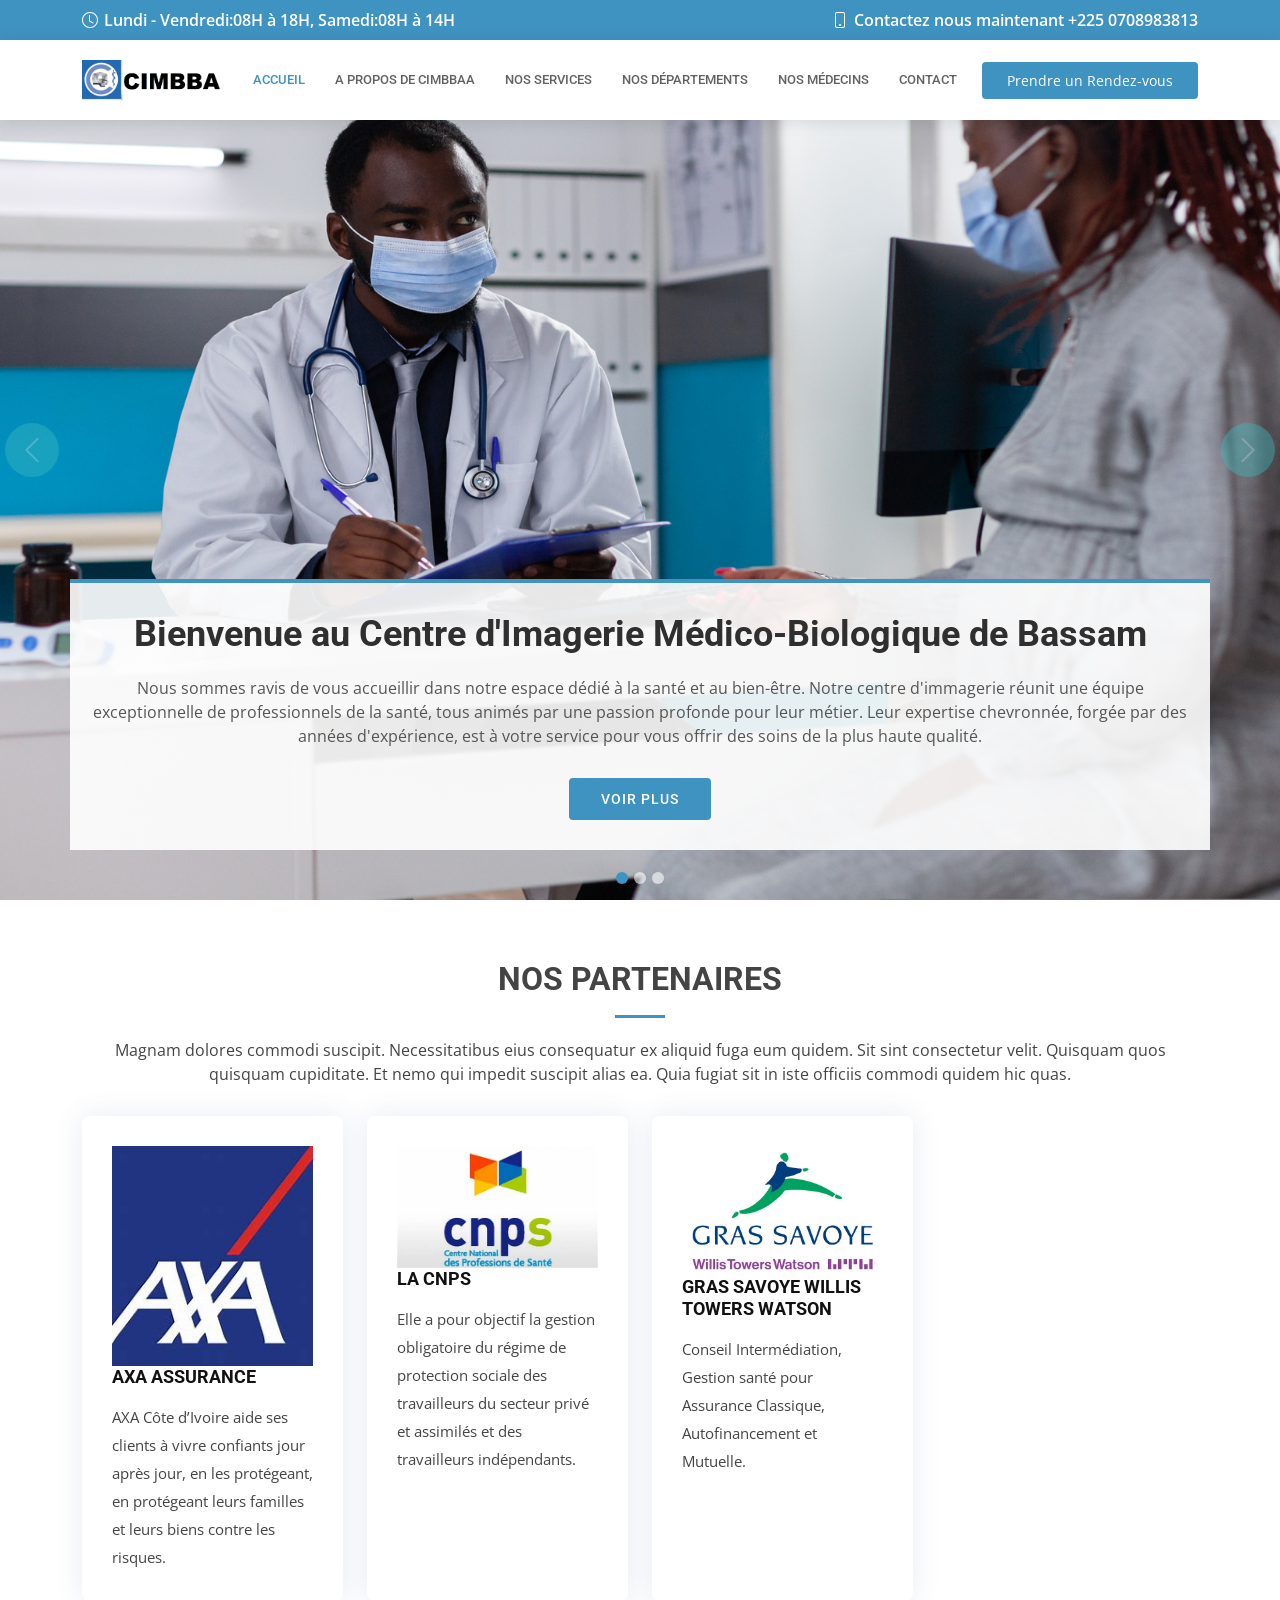
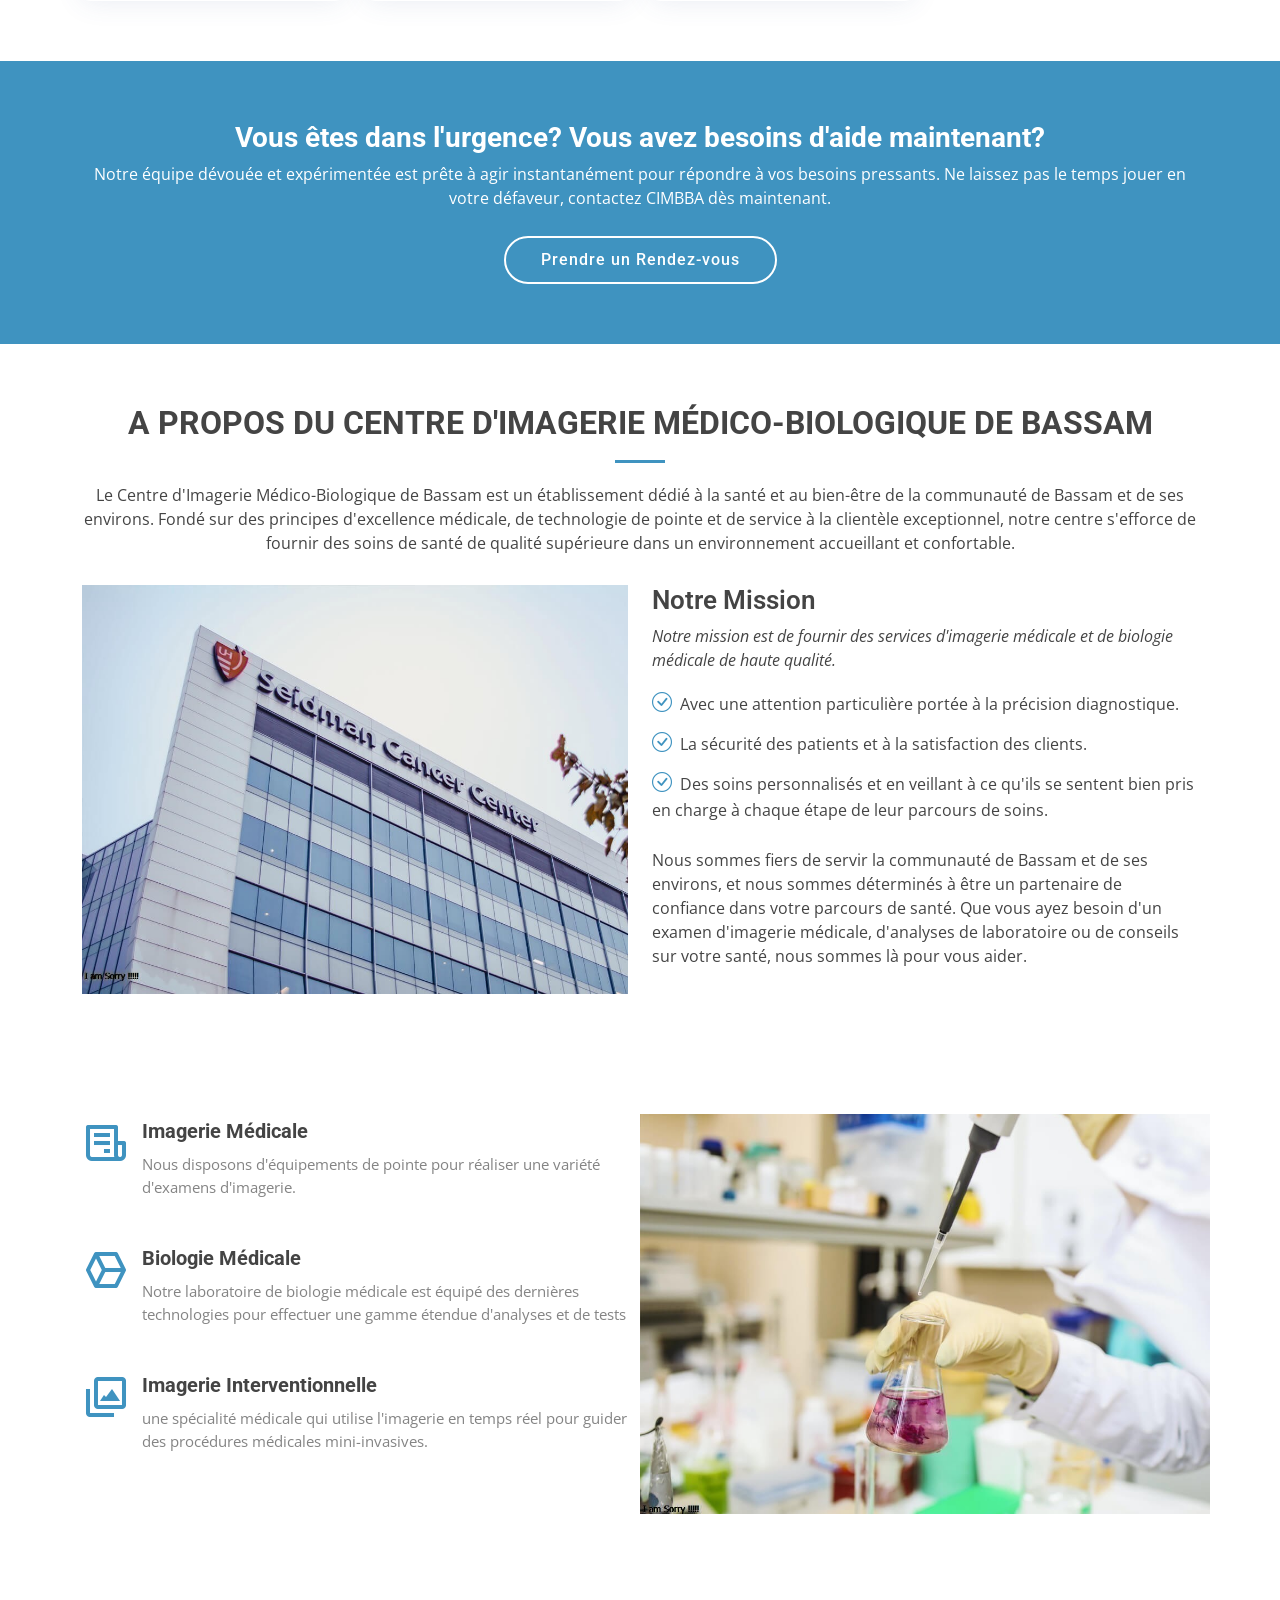
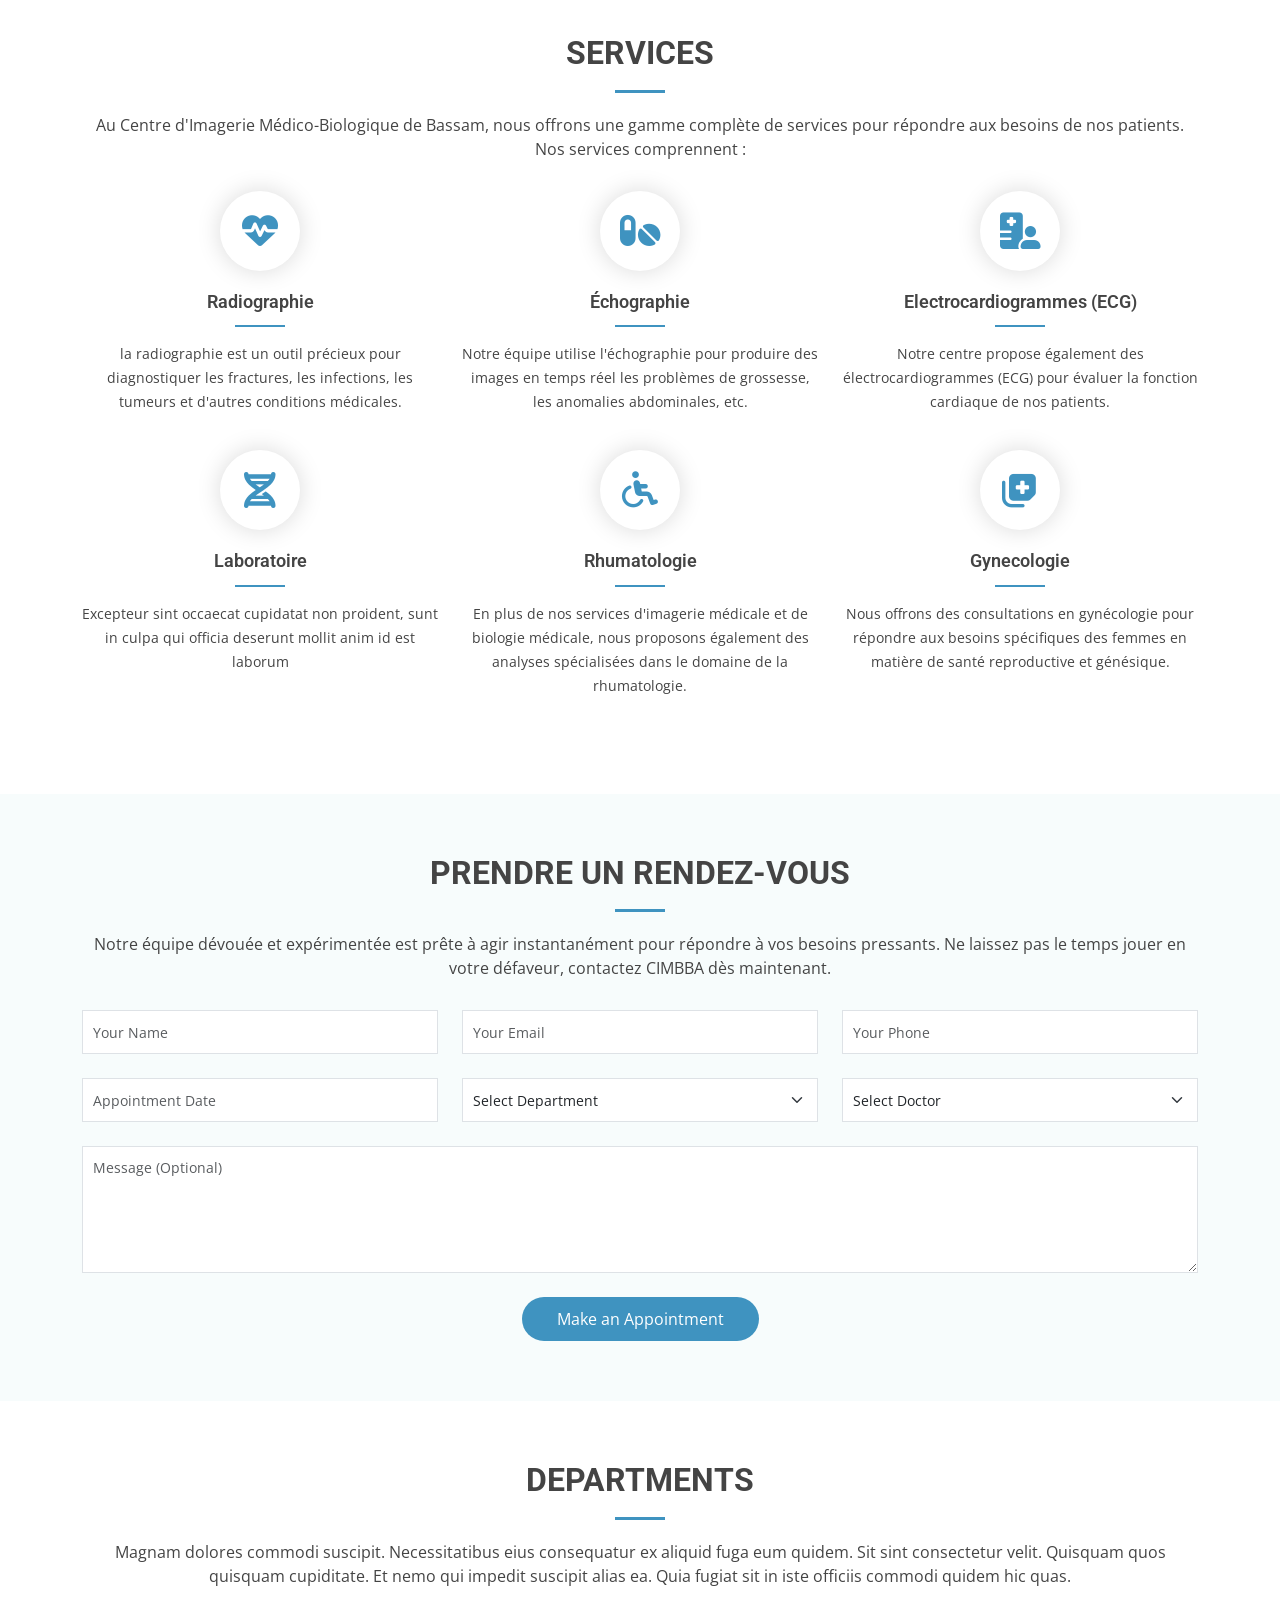
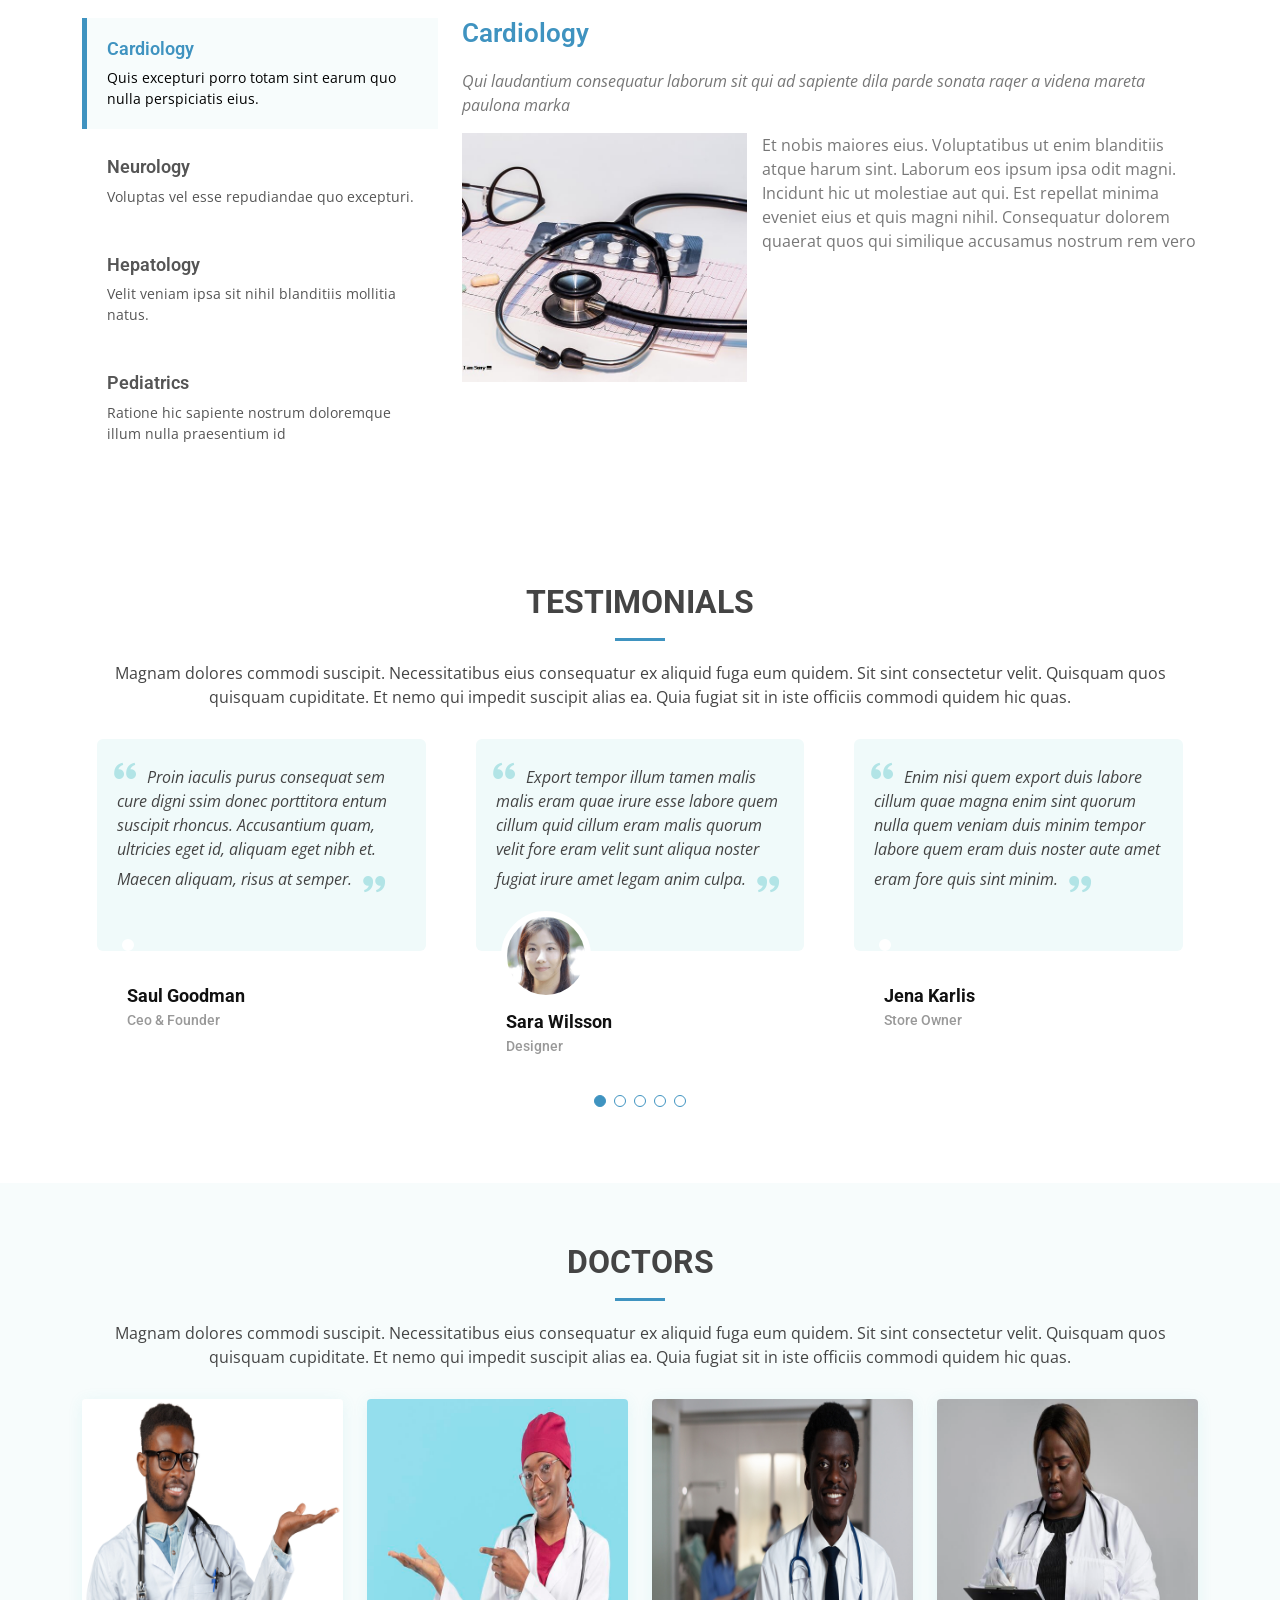
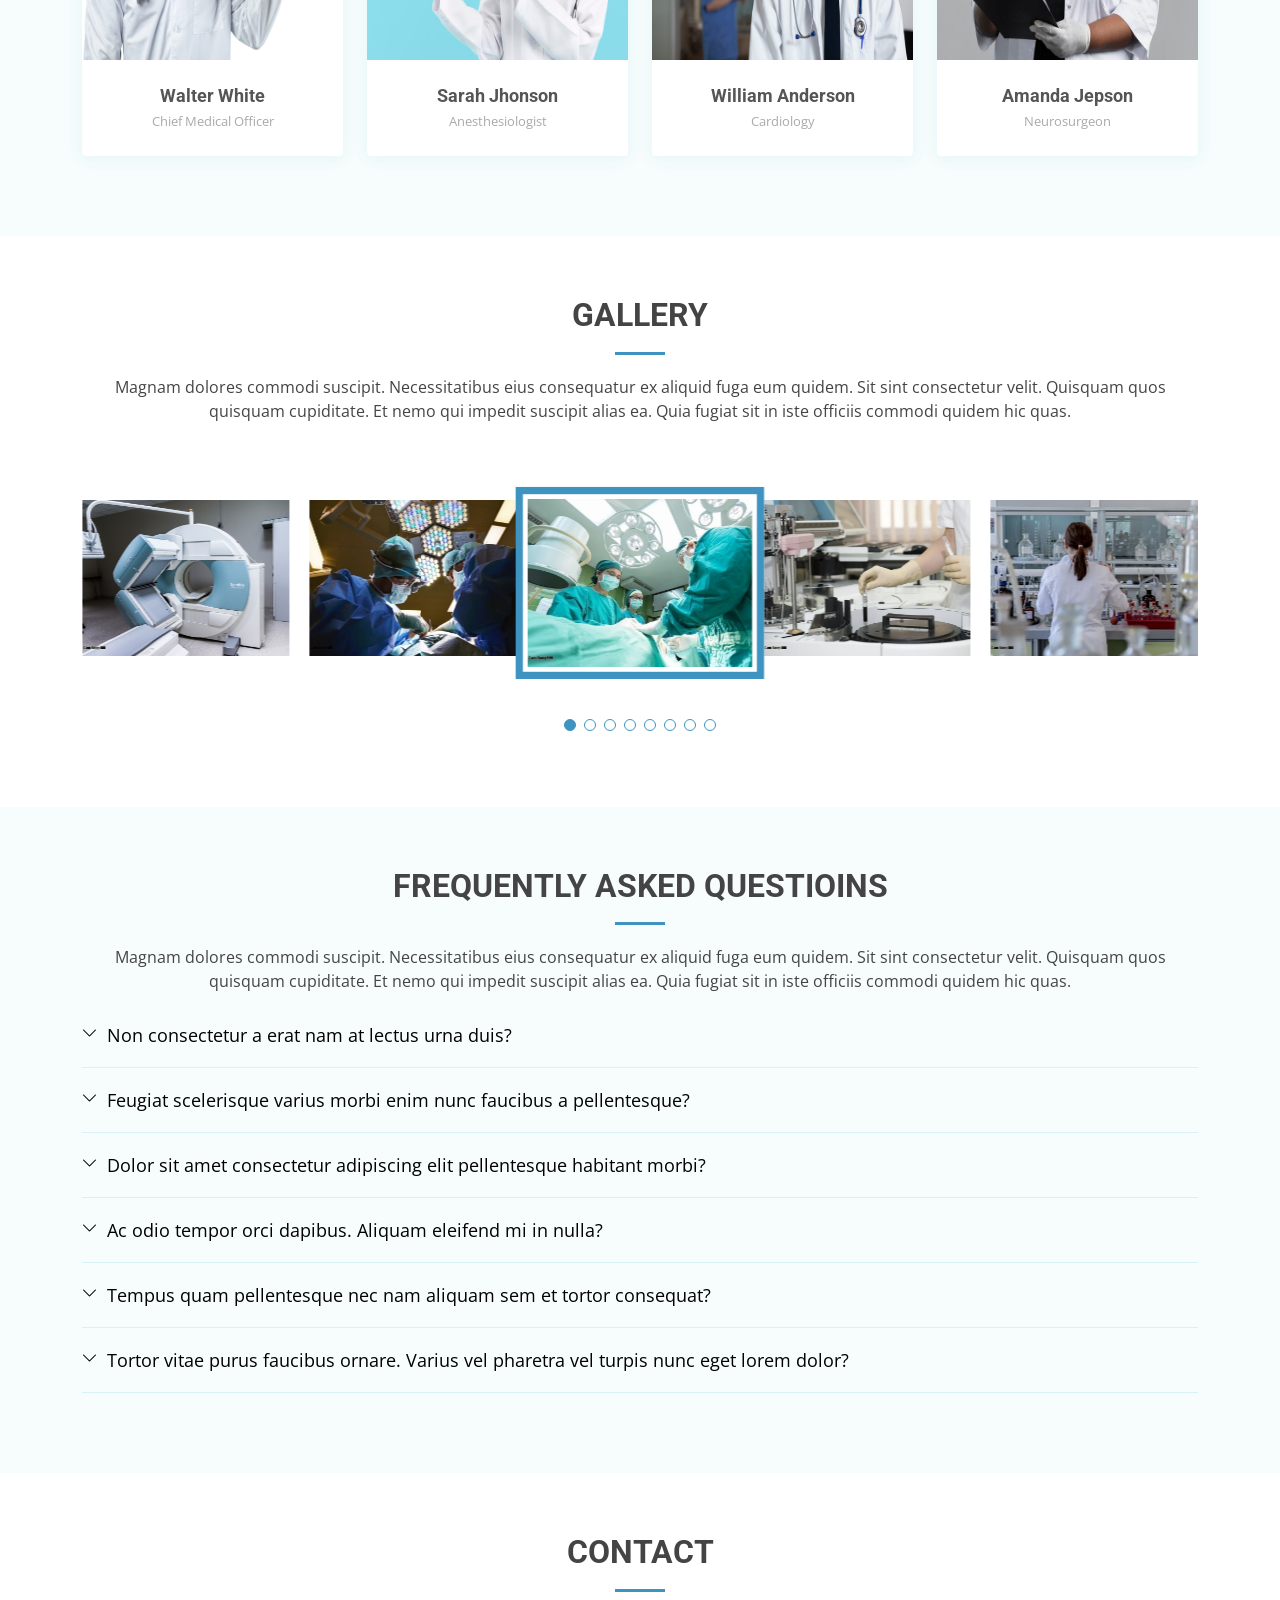
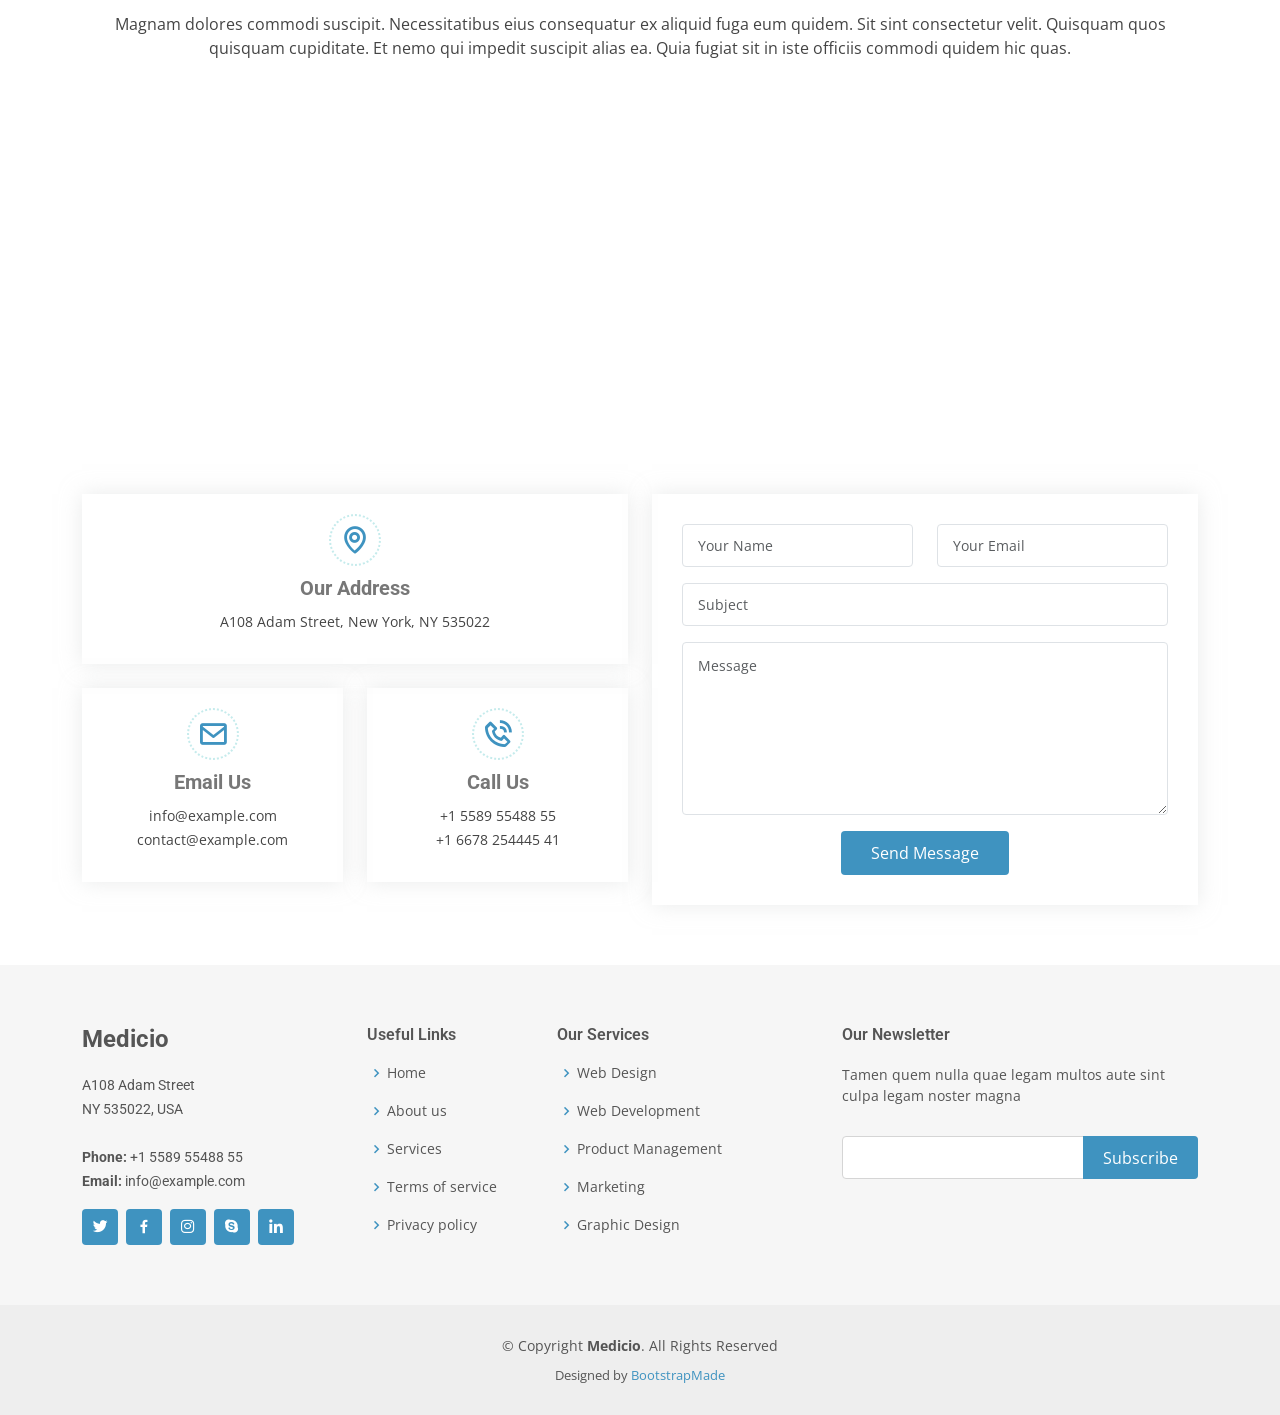
==== index.html @ bd2a92e5 "Premier depot" ====
<!DOCTYPE html>
<html lang="fr">

<head>
  <meta charset="utf-8">
  <meta content="width=device-width, initial-scale=1.0" name="viewport">

  <title>CIMBBA ACCEUIL Index</title>
  <meta content="" name="description">
  <meta content="" name="keywords">

  <!-- Favicons -->
  <link href="assets/img/favicon.png" rel="icon">
  <link href="assets/img/apple-touch-icon.png" rel="apple-touch-icon">

  <!-- Google Fonts -->
  <link href="https://fonts.googleapis.com/css?family=Open+Sans:300,300i,400,400i,600,600i,700,700i|Roboto:300,300i,400,400i,500,500i,600,600i,700,700i|Poppins:300,300i,400,400i,500,500i,600,600i,700,700i" rel="stylesheet">

  <!-- Vendor CSS Files -->
  <link href="assets/vendor/fontawesome-free/css/all.min.css" rel="stylesheet">
  <link href="assets/vendor/animate.css/animate.min.css" rel="stylesheet">
  <link href="assets/vendor/aos/aos.css" rel="stylesheet">
  <link href="assets/vendor/bootstrap/css/bootstrap.min.css" rel="stylesheet">
  <link href="assets/vendor/bootstrap-icons/bootstrap-icons.css" rel="stylesheet">
  <link href="assets/vendor/boxicons/css/boxicons.min.css" rel="stylesheet">
  <link href="assets/vendor/glightbox/css/glightbox.min.css" rel="stylesheet">
  <link href="assets/vendor/swiper/swiper-bundle.min.css" rel="stylesheet">

  <!-- Template Main CSS File -->
  <link href="assets/css/style.css" rel="stylesheet">

  <!-- =======================================================
  * Template Name: Medicio
  * Updated: Jul 27 2023 with Bootstrap v5.3.1
  * Template URL: https://bootstrapmade.com/medicio-free-bootstrap-theme/
  * Author: BootstrapMade.com
  * License: https://bootstrapmade.com/license/
  ======================================================== -->
</head>

<body>

  <!-- ======= Top Bar ======= -->
  <div id="topbar" class="d-flex align-items-center fixed-top">
    <div class="container d-flex align-items-center justify-content-center justify-content-md-between">
      <div class="align-items-center d-none d-md-flex">
        <i class="bi bi-clock"></i> Lundi - Vendredi:08H à 18H, Samedi:08H à 14H
      </div>
      <div class="d-flex align-items-center">
        <i class="bi bi-phone"></i> Contactez nous maintenant +225 0708983813
      </div>
    </div>
  </div>

  <!-- ======= Header ======= -->
  <header id="header" class="fixed-top">
    <div class="container d-flex align-items-center">

      <a href="index.html" class="logo me-auto"><img src="assets/img/logo.png" alt=""></a>
      <!-- Uncomment below if you prefer to use an image logo -->
      <!-- <h1 class="logo me-auto"><a href="index.html">Medicio</a></h1> -->

      <nav id="navbar" class="navbar order-last order-lg-0">
        <ul>
          <li><a class="nav-link scrollto " href="#hero">Accueil</a></li>
          <li><a class="nav-link scrollto" href="#about">A propos de CIMBBAA</a></li>
          <li><a class="nav-link scrollto" href="#services">Nos services</a></li>
          <li><a class="nav-link scrollto" href="#departments">Nos départements</a></li>
          <li><a class="nav-link scrollto" href="#doctors">Nos médecins</a></li>
          <!-- <li class="dropdown"><a href="#"><span>Drop Down</span> <i class="bi bi-chevron-down"></i></a>
            <ul>
              <li><a href="#">Drop Down 1</a></li>
              <li class="dropdown"><a href="#"><span>Deep Drop Down</span> <i class="bi bi-chevron-right"></i></a>
                <ul>
                  <li><a href="#">Deep Drop Down 1</a></li>
                  <li><a href="#">Deep Drop Down 2</a></li>
                  <li><a href="#">Deep Drop Down 3</a></li>
                  <li><a href="#">Deep Drop Down 4</a></li>
                  <li><a href="#">Deep Drop Down 5</a></li>
                </ul>
              </li>
              <li><a href="#">Drop Down 2</a></li>
              <li><a href="#">Drop Down 3</a></li>
              <li><a href="#">Drop Down 4</a></li>
            </ul>
          </li> -->
          <li><a class="nav-link scrollto" href="#contact">Contact</a></li>
        </ul>
        <i class="bi bi-list mobile-nav-toggle"></i>
      </nav><!-- .navbar -->

      <a href="#appointment" class="appointment-btn scrollto"><span class="d-none d-md-inline">Prendre un</span> Rendez-vous</a>

    </div>
  </header><!-- End Header -->

  <!-- ======= Hero Section ======= -->
  <section id="hero">
    <div id="heroCarousel" data-bs-interval="5000" class="carousel slide carousel-fade" data-bs-ride="carousel">

      <ol class="carousel-indicators" id="hero-carousel-indicators"></ol>

      <div class="carousel-inner" role="listbox">

        <!-- Slide 1 -->
        <div class="carousel-item active" style="background-image: url(assets/img/slide/slide-1.jpg)">
          <div class="container">
            <h2>Bienvenue au <span>Centre d'Imagerie Médico-Biologique de Bassam</span></h2>
            <p>Nous sommes ravis de vous accueillir dans notre espace dédié à la santé et au bien-être. Notre centre d'immagerie réunit une équipe exceptionnelle de professionnels de la santé, tous animés par une passion profonde pour leur métier. Leur expertise chevronnée, forgée par des années d'expérience, est à votre service pour vous offrir des soins de la plus haute qualité.</p>
            <a href="#about" class="btn-get-started scrollto">VOIR PLUS</a>
          </div>
        </div>

        <!-- Slide 2 -->
        <div class="carousel-item" style="background-image: url(assets/img/slide/slide-2.jpg)">
          <div class="container">
            <h2>Votre clinique sofistiquée</h2>
            <p>Nos équipements de pointe sont conçus pour optimiser les diagnostics, personnaliser les traitements et garantir une expérience de soins exceptionnelle pour chaque patient. Avec notre technologie de pointe, nous franchissons de nouvelles frontières pour vous offrir des solutions de santé plus rapides, plus précises et plus efficaces.</p>
            <a href="#about" class="btn-get-started scrollto">Read More</a>
          </div>
        </div>

        <!-- Slide 3 -->
        <div class="carousel-item" style="background-image: url(assets/img/slide/slide-3.jpg)">
          <div class="container">
            <h2>Un personel accueillant</h2>
            <p>Notre personnel est bien plus qu'une équipe médicale ; nous sommes une famille engagée à prendre soin de vous. Chaque membre de notre équipe est animé par le désir sincère de vous aider, de répondre à vos questions et de vous mettre à l'aise à chaque étape de votre parcours de soins.</p>
            <a href="#about" class="btn-get-started scrollto">Read More</a>
          </div>
        </div>

      </div>

      <a class="carousel-control-prev" href="#heroCarousel" role="button" data-bs-slide="prev">
        <span class="carousel-control-prev-icon bi bi-chevron-left" aria-hidden="true"></span>
      </a>

      <a class="carousel-control-next" href="#heroCarousel" role="button" data-bs-slide="next">
        <span class="carousel-control-next-icon bi bi-chevron-right" aria-hidden="true"></span>
      </a>

    </div>
  </section><!-- End Hero -->

  <main id="main">

    <!-- ======= Featured Services Section ======= -->
    <section id="featured-services" class="featured-services">
      <div class="container" data-aos="fade-up">

        <div class="section-title">
          <h2>Nos Partenaires</h2>
          <p>Magnam dolores commodi suscipit. Necessitatibus eius consequatur ex aliquid fuga eum quidem. Sit sint consectetur velit. Quisquam quos quisquam cupiditate. Et nemo qui impedit suscipit alias ea. Quia fugiat sit in iste officiis commodi quidem hic quas.</p>
        </div>

        <div class="row">
          <div class="col-md-6 col-lg-3 d-flex align-items-stretch mb-5 mb-lg-0">
            <div class="icon-box" data-aos="fade-up" data-aos-delay="100">
              <img src="assets/img/partenaire/axaassur.jpeg" alt="" class="img-fluid">
              <h4 class="title"><a href="">AXA ASSURANCE</a></h4>
              <p class="description">AXA Côte d’Ivoire aide ses clients à vivre confiants jour après jour, en les protégeant, en protégeant leurs familles et leurs biens contre les risques.</p>
            </div>
          </div>

          <div class="col-md-6 col-lg-3 d-flex align-items-stretch mb-5 mb-lg-0">
            <div class="icon-box" data-aos="fade-up" data-aos-delay="200">
              <img src="assets/img/partenaire/cnpsassur.jpeg" alt="" class="img-fluid">
              <h4 class="title"><a href="">LA CNPS</a></h4>
              <p class="description">Elle a pour objectif la gestion obligatoire du régime de protection sociale des travailleurs du secteur privé et assimilés et des travailleurs indépendants.</p>
            </div>
          </div>

          <div class="col-md-6 col-lg-3 d-flex align-items-stretch mb-5 mb-lg-0">
            <div class="icon-box" data-aos="fade-up" data-aos-delay="300">
              <img src="assets/img/partenaire/grasavoyeassur.jpeg" alt="" class="img-fluid">
              <h4 class="title"><a href="">GRAS SAVOYE WILLIS TOWERS WATSON</a></h4>
              <p class="description">Conseil Intermédiation, Gestion santé pour Assurance Classique, Autofinancement et Mutuelle.</p>
            </div>
          </div>

          <!-- <div class="col-md-6 col-lg-3 d-flex align-items-stretch mb-5 mb-lg-0">
            <div class="icon-box" data-aos="fade-up" data-aos-delay="400">
              <div class="icon"><i class="fas fa-dna"></i></div>
              <h4 class="title"><a href="">Nemo Enim</a></h4>
              <p class="description">At vero eos et accusamus et iusto odio dignissimos ducimus qui blanditiis</p>
            </div>
          </div> -->

        </div>

      </div>
    </section><!-- End Featured Services Section -->

    <!-- ======= Cta Section ======= -->
    <section id="cta" class="cta">
      <div class="container" data-aos="zoom-in">

        <div class="text-center">
          <h3>Vous êtes dans l'urgence? Vous avez besoins d'aide maintenant?</h3>
          <p> Notre équipe dévouée et expérimentée est prête à agir instantanément pour répondre à vos besoins pressants. Ne laissez pas le temps jouer en votre défaveur, contactez CIMBBA dès maintenant.</p>
          <a class="cta-btn scrollto" href="#appointment">Prendre un Rendez-vous</a>
        </div>

      </div>
    </section><!-- End Cta Section -->

    <!-- ======= About Us Section ======= -->
    <section id="about" class="about">
      <div class="container" data-aos="fade-up">

        <div class="section-title">
          <h2>A propos du Centre d'Imagerie Médico-Biologique de Bassam</h2>
          <p>Le Centre d'Imagerie Médico-Biologique de Bassam est un établissement dédié à la santé et au bien-être de la communauté de Bassam et de ses environs. Fondé sur des principes d'excellence médicale, de technologie de pointe et de service à la clientèle exceptionnel, notre centre s'efforce de fournir des soins de santé de qualité supérieure dans un environnement accueillant et confortable.</p>
        </div>

        <div class="row">
          <div class="col-lg-6" data-aos="fade-right">
            <img src="assets/img/about.jpg" class="img-fluid" alt="">
          </div>
          <div class="col-lg-6 pt-4 pt-lg-0 content" data-aos="fade-left">
            <h3>Notre Mission</h3>
            <p class="fst-italic">
              Notre mission est de fournir des services d'imagerie médicale et de biologie médicale de haute qualité.
            </p>
            <ul>
              <li><i class="bi bi-check-circle"></i> Avec une attention particulière portée à la précision diagnostique.</li>
              <li><i class="bi bi-check-circle"></i> La sécurité des patients et à la satisfaction des clients.</li>
              <li><i class="bi bi-check-circle"></i> Des soins personnalisés et en veillant à ce qu'ils se sentent bien pris en charge à chaque étape de leur parcours de soins.</li>
            </ul>
            <p>
              Nous sommes fiers de servir la communauté de Bassam et de ses environs, et nous sommes déterminés à être un partenaire de confiance dans votre parcours de santé. Que vous ayez besoin d'un examen d'imagerie médicale, 
              d'analyses de laboratoire ou de conseils sur votre santé, nous sommes là pour vous aider.
            </p>
          </div>
        </div>

      </div>
    </section><!-- End About Us Section -->

    <!-- ======= Counts Section ======= -->
    <!-- <section id="counts" class="counts">
      <div class="container" data-aos="fade-up">

        <div class="row no-gutters">

          <div class="col-lg-3 col-md-6 d-md-flex align-items-md-stretch">
            <div class="count-box">
              <i class="fas fa-user-md"></i>
              <span data-purecounter-start="0" data-purecounter-end="85" data-purecounter-duration="1" class="purecounter"></span>

              <p><strong>Doctors</strong> consequuntur quae qui deca rode</p>
              <a href="#">Find out more &raquo;</a>
            </div>
          </div>

          <div class="col-lg-3 col-md-6 d-md-flex align-items-md-stretch">
            <div class="count-box">
              <i class="far fa-hospital"></i>
              <span data-purecounter-start="0" data-purecounter-end="26" data-purecounter-duration="1" class="purecounter"></span>
              <p><strong>Departments</strong> adipisci atque cum quia aut numquam delectus</p>
              <a href="#">Find out more &raquo;</a>
            </div>
          </div>

          <div class="col-lg-3 col-md-6 d-md-flex align-items-md-stretch">
            <div class="count-box">
              <i class="fas fa-flask"></i>
              <span data-purecounter-start="0" data-purecounter-end="14" data-purecounter-duration="1" class="purecounter"></span>
              <p><strong>Research Lab</strong> aut commodi quaerat. Aliquam ratione</p>
              <a href="#">Find out more &raquo;</a>
            </div>
          </div>

          <div class="col-lg-3 col-md-6 d-md-flex align-items-md-stretch">
            <div class="count-box">
              <i class="fas fa-award"></i>
              <span data-purecounter-start="0" data-purecounter-end="150" data-purecounter-duration="1" class="purecounter"></span>
              <p><strong>Awards</strong> rerum asperiores dolor molestiae doloribu</p>
              <a href="#">Find out more &raquo;</a>
            </div>
          </div>

        </div>

      </div>-->
    </section><!-- End Counts Section -->

    <!-- ======= Features Section ======= -->
    <section id="features" class="features">
      <div class="container" data-aos="fade-up">

        <div class="row">
          <div class="col-lg-6 order-2 order-lg-1" data-aos="fade-right">
            <div class="icon-box mt-5 mt-lg-0">
              <i class="bx bx-receipt"></i>
              <h4>Imagerie Médicale</h4>
              <p> Nous disposons d'équipements de pointe pour réaliser une variété d'examens d'imagerie.</p>
            </div>
            <div class="icon-box mt-5">
              <i class="bx bx-cube-alt"></i>
              <h4>Biologie Médicale</h4>
              <p>Notre laboratoire de biologie médicale est équipé des dernières technologies pour effectuer une gamme étendue d'analyses et de tests</p>
            </div>
            <div class="icon-box mt-5">
              <i class="bx bx-images"></i>
              <h4>Imagerie Interventionnelle</h4>
              <p>une spécialité médicale qui utilise l'imagerie en temps réel pour guider des procédures médicales mini-invasives.</p>
            </div>
          </div>
          <div class="image col-lg-6 order-1 order-lg-2" style='background-image: url("assets/img/features.jpg");' data-aos="zoom-in"></div>
        </div>

      </div>
    </section><!-- End Features Section -->

    <!-- ======= Services Section ======= -->
    <section id="services" class="services services">
      <div class="container" data-aos="fade-up">

        <div class="section-title">
          <h2>Services</h2>
          <p>Au Centre d'Imagerie Médico-Biologique de Bassam, nous offrons une gamme complète de services pour répondre aux besoins de nos patients. Nos services comprennent :</p>
        </div>

        <div class="row">
          <div class="col-lg-4 col-md-6 icon-box" data-aos="zoom-in" data-aos-delay="100">
            <div class="icon"><i class="fas fa-heartbeat"></i></div>
            <h4 class="title"><a href="">Radiographie</a></h4>
            <p class="description">la radiographie est un outil précieux pour diagnostiquer les fractures, les infections, les tumeurs et d'autres conditions médicales.</p>
          </div>
          <div class="col-lg-4 col-md-6 icon-box" data-aos="zoom-in" data-aos-delay="200">
            <div class="icon"><i class="fas fa-pills"></i></div>
            <h4 class="title"><a href="">Échographie</a></h4>
            <p class="description">Notre équipe utilise l'échographie pour produire des images en temps réel les problèmes de grossesse, les anomalies abdominales, etc.</p>
          </div>
          <div class="col-lg-4 col-md-6 icon-box" data-aos="zoom-in" data-aos-delay="300">
            <div class="icon"><i class="fas fa-hospital-user"></i></div>
            <h4 class="title"><a href="">Electrocardiogrammes (ECG)</a></h4>
            <p class="description">Notre centre propose également des électrocardiogrammes (ECG) pour évaluer la fonction cardiaque de nos patients. </p>
          </div>
          <div class="col-lg-4 col-md-6 icon-box" data-aos="zoom-in" data-aos-delay="100">
            <div class="icon"><i class="fas fa-dna"></i></div>
            <h4 class="title"><a href="">Laboratoire</a></h4>
            <p class="description">Excepteur sint occaecat cupidatat non proident, sunt in culpa qui officia deserunt mollit anim id est laborum</p>
          </div>
          <div class="col-lg-4 col-md-6 icon-box" data-aos="zoom-in" data-aos-delay="200">
            <div class="icon"><i class="fas fa-wheelchair"></i></div>
            <h4 class="title"><a href="">Rhumatologie</a></h4>
            <p class="description">En plus de nos services d'imagerie médicale et de biologie médicale, nous proposons également des analyses spécialisées dans le domaine de la rhumatologie.</p>
          </div>
          <div class="col-lg-4 col-md-6 icon-box" data-aos="zoom-in" data-aos-delay="300">
            <div class="icon"><i class="fas fa-notes-medical"></i></div>
            <h4 class="title"><a href="">Gynecologie</a></h4>
            <p class="description">Nous offrons des consultations en gynécologie pour répondre aux besoins spécifiques des femmes en matière de santé reproductive et génésique. </p>
          </div>
        </div>

      </div>
    </section><!-- End Services Section -->

    <!-- ======= Appointment Section ======= -->
    <section id="appointment" class="appointment section-bg">
      <div class="container" data-aos="fade-up">

        <div class="section-title">
          <h2>Prendre un Rendez-vous</h2>
          <p>Notre équipe dévouée et expérimentée est prête à agir instantanément pour répondre à vos besoins pressants. Ne laissez pas le temps jouer en votre défaveur, contactez CIMBBA dès maintenant.</p>
        </div>

        <form action="forms/appointment.php" method="post" role="form" class="php-email-form" data-aos="fade-up" data-aos-delay="100">
          <div class="row">
            <div class="col-md-4 form-group">
              <input type="text" name="name" class="form-control" id="name" placeholder="Your Name" required>
            </div>
            <div class="col-md-4 form-group mt-3 mt-md-0">
              <input type="email" class="form-control" name="email" id="email" placeholder="Your Email" required>
            </div>
            <div class="col-md-4 form-group mt-3 mt-md-0">
              <input type="tel" class="form-control" name="phone" id="phone" placeholder="Your Phone" required>
            </div>
          </div>
          <div class="row">
            <div class="col-md-4 form-group mt-3">
              <input type="datetime" name="date" class="form-control datepicker" id="date" placeholder="Appointment Date" required>
            </div>
            <div class="col-md-4 form-group mt-3">
              <select name="department" id="department" class="form-select">
                <option value="">Select Department</option>
                <option value="Department 1">Department 1</option>
                <option value="Department 2">Department 2</option>
                <option value="Department 3">Department 3</option>
              </select>
            </div>
            <div class="col-md-4 form-group mt-3">
              <select name="doctor" id="doctor" class="form-select">
                <option value="">Select Doctor</option>
                <option value="Doctor 1">Doctor 1</option>
                <option value="Doctor 2">Doctor 2</option>
                <option value="Doctor 3">Doctor 3</option>
              </select>
            </div>
          </div>

          <div class="form-group mt-3">
            <textarea class="form-control" name="message" rows="5" placeholder="Message (Optional)"></textarea>
          </div>
          <div class="my-3">
            <div class="loading">Loading</div>
            <div class="error-message"></div>
            <div class="sent-message">Your appointment request has been sent successfully. Thank you!</div>
          </div>
          <div class="text-center"><button type="submit">Make an Appointment</button></div>
        </form>

      </div>
    </section><!-- End Appointment Section -->

    <!-- ======= Departments Section ======= -->
    <section id="departments" class="departments">
      <div class="container" data-aos="fade-up">

        <div class="section-title">
          <h2>Departments</h2>
          <p>Magnam dolores commodi suscipit. Necessitatibus eius consequatur ex aliquid fuga eum quidem. Sit sint consectetur velit. Quisquam quos quisquam cupiditate. Et nemo qui impedit suscipit alias ea. Quia fugiat sit in iste officiis commodi quidem hic quas.</p>
        </div>

        <div class="row" data-aos="fade-up" data-aos-delay="100">
          <div class="col-lg-4 mb-5 mb-lg-0">
            <ul class="nav nav-tabs flex-column">
              <li class="nav-item">
                <a class="nav-link active show" data-bs-toggle="tab" data-bs-target="#tab-1">
                  <h4>Cardiology</h4>
                  <p>Quis excepturi porro totam sint earum quo nulla perspiciatis eius.</p>
                </a>
              </li>
              <li class="nav-item mt-2">
                <a class="nav-link" data-bs-toggle="tab" data-bs-target="#tab-2">
                  <h4>Neurology</h4>
                  <p>Voluptas vel esse repudiandae quo excepturi.</p>
                </a>
              </li>
              <li class="nav-item mt-2">
                <a class="nav-link" data-bs-toggle="tab" data-bs-target="#tab-3">
                  <h4>Hepatology</h4>
                  <p>Velit veniam ipsa sit nihil blanditiis mollitia natus.</p>
                </a>
              </li>
              <li class="nav-item mt-2">
                <a class="nav-link" data-bs-toggle="tab" data-bs-target="#tab-4">
                  <h4>Pediatrics</h4>
                  <p>Ratione hic sapiente nostrum doloremque illum nulla praesentium id</p>
                </a>
              </li>
            </ul>
          </div>
          <div class="col-lg-8">
            <div class="tab-content">
              <div class="tab-pane active show" id="tab-1">
                <h3>Cardiology</h3>
                <p class="fst-italic">Qui laudantium consequatur laborum sit qui ad sapiente dila parde sonata raqer a videna mareta paulona marka</p>
                <img src="assets/img/departments-1.jpg" alt="" class="img-fluid">
                <p>Et nobis maiores eius. Voluptatibus ut enim blanditiis atque harum sint. Laborum eos ipsum ipsa odit magni. Incidunt hic ut molestiae aut qui. Est repellat minima eveniet eius et quis magni nihil. Consequatur dolorem quaerat quos qui similique accusamus nostrum rem vero</p>
              </div>
              <div class="tab-pane" id="tab-2">
                <h3>Neurology</h3>
                <p class="fst-italic">Qui laudantium consequatur laborum sit qui ad sapiente dila parde sonata raqer a videna mareta paulona marka</p>
                <img src="assets/img/departments-2.jpg" alt="" class="img-fluid">
                <p>Et nobis maiores eius. Voluptatibus ut enim blanditiis atque harum sint. Laborum eos ipsum ipsa odit magni. Incidunt hic ut molestiae aut qui. Est repellat minima eveniet eius et quis magni nihil. Consequatur dolorem quaerat quos qui similique accusamus nostrum rem vero</p>
              </div>
              <div class="tab-pane" id="tab-3">
                <h3>Hepatology</h3>
                <p class="fst-italic">Qui laudantium consequatur laborum sit qui ad sapiente dila parde sonata raqer a videna mareta paulona marka</p>
                <img src="assets/img/departments-3.jpg" alt="" class="img-fluid">
                <p>Et nobis maiores eius. Voluptatibus ut enim blanditiis atque harum sint. Laborum eos ipsum ipsa odit magni. Incidunt hic ut molestiae aut qui. Est repellat minima eveniet eius et quis magni nihil. Consequatur dolorem quaerat quos qui similique accusamus nostrum rem vero</p>
              </div>
              <div class="tab-pane" id="tab-4">
                <h3>Pediatrics</h3>
                <p class="fst-italic">Qui laudantium consequatur laborum sit qui ad sapiente dila parde sonata raqer a videna mareta paulona marka</p>
                <img src="assets/img/departments-4.jpg" alt="" class="img-fluid">
                <p>Et nobis maiores eius. Voluptatibus ut enim blanditiis atque harum sint. Laborum eos ipsum ipsa odit magni. Incidunt hic ut molestiae aut qui. Est repellat minima eveniet eius et quis magni nihil. Consequatur dolorem quaerat quos qui similique accusamus nostrum rem vero</p>
              </div>
            </div>
          </div>
        </div>

      </div>
    </section><!-- End Departments Section -->

    <!-- ======= Testimonials Section ======= -->
    <section id="testimonials" class="testimonials">
      <div class="container" data-aos="fade-up">

        <div class="section-title">
          <h2>Testimonials</h2>
          <p>Magnam dolores commodi suscipit. Necessitatibus eius consequatur ex aliquid fuga eum quidem. Sit sint consectetur velit. Quisquam quos quisquam cupiditate. Et nemo qui impedit suscipit alias ea. Quia fugiat sit in iste officiis commodi quidem hic quas.</p>
        </div>

        <div class="testimonials-slider swiper" data-aos="fade-up" data-aos-delay="100">
          <div class="swiper-wrapper">

            <div class="swiper-slide">
              <div class="testimonial-item">
                <p>
                  <i class="bx bxs-quote-alt-left quote-icon-left"></i>
                  Proin iaculis purus consequat sem cure digni ssim donec porttitora entum suscipit rhoncus. Accusantium quam, ultricies eget id, aliquam eget nibh et. Maecen aliquam, risus at semper.
                  <i class="bx bxs-quote-alt-right quote-icon-right"></i>
                </p>
                <img src="assets/img/testimonials/testimonials-1.jpg" class="testimonial-img" alt="">
                <h3>Saul Goodman</h3>
                <h4>Ceo &amp; Founder</h4>
              </div>
            </div><!-- End testimonial item -->

            <div class="swiper-slide">
              <div class="testimonial-item">
                <p>
                  <i class="bx bxs-quote-alt-left quote-icon-left"></i>
                  Export tempor illum tamen malis malis eram quae irure esse labore quem cillum quid cillum eram malis quorum velit fore eram velit sunt aliqua noster fugiat irure amet legam anim culpa.
                  <i class="bx bxs-quote-alt-right quote-icon-right"></i>
                </p>
                <img src="assets/img/testimonials/testimonials-2.jpg" class="testimonial-img" alt="">
                <h3>Sara Wilsson</h3>
                <h4>Designer</h4>
              </div>
            </div><!-- End testimonial item -->

            <div class="swiper-slide">
              <div class="testimonial-item">
                <p>
                  <i class="bx bxs-quote-alt-left quote-icon-left"></i>
                  Enim nisi quem export duis labore cillum quae magna enim sint quorum nulla quem veniam duis minim tempor labore quem eram duis noster aute amet eram fore quis sint minim.
                  <i class="bx bxs-quote-alt-right quote-icon-right"></i>
                </p>
                <img src="assets/img/testimonials/testimonials-3.jpg" class="testimonial-img" alt="">
                <h3>Jena Karlis</h3>
                <h4>Store Owner</h4>
              </div>
            </div><!-- End testimonial item -->

            <div class="swiper-slide">
              <div class="testimonial-item">
                <p>
                  <i class="bx bxs-quote-alt-left quote-icon-left"></i>
                  Fugiat enim eram quae cillum dolore dolor amet nulla culpa multos export minim fugiat minim velit minim dolor enim duis veniam ipsum anim magna sunt elit fore quem dolore labore illum veniam.
                  <i class="bx bxs-quote-alt-right quote-icon-right"></i>
                </p>
                <img src="assets/img/testimonials/testimonials-4.jpg" class="testimonial-img" alt="">
                <h3>Matt Brandon</h3>
                <h4>Freelancer</h4>
              </div>
            </div><!-- End testimonial item -->

            <div class="swiper-slide">
              <div class="testimonial-item">
                <p>
                  <i class="bx bxs-quote-alt-left quote-icon-left"></i>
                  Quis quorum aliqua sint quem legam fore sunt eram irure aliqua veniam tempor noster veniam enim culpa labore duis sunt culpa nulla illum cillum fugiat legam esse veniam culpa fore nisi cillum quid.
                  <i class="bx bxs-quote-alt-right quote-icon-right"></i>
                </p>
                <img src="assets/img/testimonials/testimonials-5.jpg" class="testimonial-img" alt="">
                <h3>John Larson</h3>
                <h4>Entrepreneur</h4>
              </div>
            </div><!-- End testimonial item -->

          </div>
          <div class="swiper-pagination"></div>
        </div>

      </div>
    </section><!-- End Testimonials Section -->

    <!-- ======= Doctors Section ======= -->
    <section id="doctors" class="doctors section-bg">
      <div class="container" data-aos="fade-up">

        <div class="section-title">
          <h2>Doctors</h2>
          <p>Magnam dolores commodi suscipit. Necessitatibus eius consequatur ex aliquid fuga eum quidem. Sit sint consectetur velit. Quisquam quos quisquam cupiditate. Et nemo qui impedit suscipit alias ea. Quia fugiat sit in iste officiis commodi quidem hic quas.</p>
        </div>

        <div class="row">

          <div class="col-lg-3 col-md-6 d-flex align-items-stretch">
            <div class="member" data-aos="fade-up" data-aos-delay="100">
              <div class="member-img">
                <img src="assets/img/doctors/doctors-1.jpg" class="img-fluid" alt="">
                <div class="social">
                  <a href=""><i class="bi bi-twitter"></i></a>
                  <a href=""><i class="bi bi-facebook"></i></a>
                  <a href=""><i class="bi bi-instagram"></i></a>
                  <a href=""><i class="bi bi-linkedin"></i></a>
                </div>
              </div>
              <div class="member-info">
                <h4>Walter White</h4>
                <span>Chief Medical Officer</span>
              </div>
            </div>
          </div>

          <div class="col-lg-3 col-md-6 d-flex align-items-stretch">
            <div class="member" data-aos="fade-up" data-aos-delay="200">
              <div class="member-img">
                <img src="assets/img/doctors/doctors-2.jpg" class="img-fluid" alt="">
                <div class="social">
                  <a href=""><i class="bi bi-twitter"></i></a>
                  <a href=""><i class="bi bi-facebook"></i></a>
                  <a href=""><i class="bi bi-instagram"></i></a>
                  <a href=""><i class="bi bi-linkedin"></i></a>
                </div>
              </div>
              <div class="member-info">
                <h4>Sarah Jhonson</h4>
                <span>Anesthesiologist</span>
              </div>
            </div>
          </div>

          <div class="col-lg-3 col-md-6 d-flex align-items-stretch">
            <div class="member" data-aos="fade-up" data-aos-delay="300">
              <div class="member-img">
                <img src="assets/img/doctors/doctors-3.jpg" class="img-fluid" alt="">
                <div class="social">
                  <a href=""><i class="bi bi-twitter"></i></a>
                  <a href=""><i class="bi bi-facebook"></i></a>
                  <a href=""><i class="bi bi-instagram"></i></a>
                  <a href=""><i class="bi bi-linkedin"></i></a>
                </div>
              </div>
              <div class="member-info">
                <h4>William Anderson</h4>
                <span>Cardiology</span>
              </div>
            </div>
          </div>

          <div class="col-lg-3 col-md-6 d-flex align-items-stretch">
            <div class="member" data-aos="fade-up" data-aos-delay="400">
              <div class="member-img">
                <img src="assets/img/doctors/doctors-4.jpg" class="img-fluid" alt="">
                <div class="social">
                  <a href=""><i class="bi bi-twitter"></i></a>
                  <a href=""><i class="bi bi-facebook"></i></a>
                  <a href=""><i class="bi bi-instagram"></i></a>
                  <a href=""><i class="bi bi-linkedin"></i></a>
                </div>
              </div>
              <div class="member-info">
                <h4>Amanda Jepson</h4>
                <span>Neurosurgeon</span>
              </div>
            </div>
          </div>

        </div>

      </div>
    </section><!-- End Doctors Section -->

    <!-- ======= Gallery Section ======= -->
    <section id="gallery" class="gallery">
      <div class="container" data-aos="fade-up">

        <div class="section-title">
          <h2>Gallery</h2>
          <p>Magnam dolores commodi suscipit. Necessitatibus eius consequatur ex aliquid fuga eum quidem. Sit sint consectetur velit. Quisquam quos quisquam cupiditate. Et nemo qui impedit suscipit alias ea. Quia fugiat sit in iste officiis commodi quidem hic quas.</p>
        </div>

        <div class="gallery-slider swiper">
          <div class="swiper-wrapper align-items-center">
            <div class="swiper-slide"><a class="gallery-lightbox" href="assets/img/gallery/gallery-1.jpg"><img src="assets/img/gallery/gallery-1.jpg" class="img-fluid" alt=""></a></div>
            <div class="swiper-slide"><a class="gallery-lightbox" href="assets/img/gallery/gallery-2.jpg"><img src="assets/img/gallery/gallery-2.jpg" class="img-fluid" alt=""></a></div>
            <div class="swiper-slide"><a class="gallery-lightbox" href="assets/img/gallery/gallery-3.jpg"><img src="assets/img/gallery/gallery-3.jpg" class="img-fluid" alt=""></a></div>
            <div class="swiper-slide"><a class="gallery-lightbox" href="assets/img/gallery/gallery-4.jpg"><img src="assets/img/gallery/gallery-4.jpg" class="img-fluid" alt=""></a></div>
            <div class="swiper-slide"><a class="gallery-lightbox" href="assets/img/gallery/gallery-5.jpg"><img src="assets/img/gallery/gallery-5.jpg" class="img-fluid" alt=""></a></div>
            <div class="swiper-slide"><a class="gallery-lightbox" href="assets/img/gallery/gallery-6.jpg"><img src="assets/img/gallery/gallery-6.jpg" class="img-fluid" alt=""></a></div>
            <div class="swiper-slide"><a class="gallery-lightbox" href="assets/img/gallery/gallery-7.jpg"><img src="assets/img/gallery/gallery-7.jpg" class="img-fluid" alt=""></a></div>
            <div class="swiper-slide"><a class="gallery-lightbox" href="assets/img/gallery/gallery-8.jpg"><img src="assets/img/gallery/gallery-8.jpg" class="img-fluid" alt=""></a></div>
          </div>
          <div class="swiper-pagination"></div>
        </div>

      </div>
    </section><!-- End Gallery Section -->

    <!-- ======= Frequently Asked Questioins Section ======= -->
    <section id="faq" class="faq section-bg">
      <div class="container" data-aos="fade-up">

        <div class="section-title">
          <h2>Frequently Asked Questioins</h2>
          <p>Magnam dolores commodi suscipit. Necessitatibus eius consequatur ex aliquid fuga eum quidem. Sit sint consectetur velit. Quisquam quos quisquam cupiditate. Et nemo qui impedit suscipit alias ea. Quia fugiat sit in iste officiis commodi quidem hic quas.</p>
        </div>

        <ul class="faq-list">

          <li>
            <div data-bs-toggle="collapse" class="collapsed question" href="#faq1">Non consectetur a erat nam at lectus urna duis? <i class="bi bi-chevron-down icon-show"></i><i class="bi bi-chevron-up icon-close"></i></div>
            <div id="faq1" class="collapse" data-bs-parent=".faq-list">
              <p>
                Feugiat pretium nibh ipsum consequat. Tempus iaculis urna id volutpat lacus laoreet non curabitur gravida. Venenatis lectus magna fringilla urna porttitor rhoncus dolor purus non.
              </p>
            </div>
          </li>

          <li>
            <div data-bs-toggle="collapse" href="#faq2" class="collapsed question">Feugiat scelerisque varius morbi enim nunc faucibus a pellentesque? <i class="bi bi-chevron-down icon-show"></i><i class="bi bi-chevron-up icon-close"></i></div>
            <div id="faq2" class="collapse" data-bs-parent=".faq-list">
              <p>
                Dolor sit amet consectetur adipiscing elit pellentesque habitant morbi. Id interdum velit laoreet id donec ultrices. Fringilla phasellus faucibus scelerisque eleifend donec pretium. Est pellentesque elit ullamcorper dignissim. Mauris ultrices eros in cursus turpis massa tincidunt dui.
              </p>
            </div>
          </li>

          <li>
            <div data-bs-toggle="collapse" href="#faq3" class="collapsed question">Dolor sit amet consectetur adipiscing elit pellentesque habitant morbi? <i class="bi bi-chevron-down icon-show"></i><i class="bi bi-chevron-up icon-close"></i></div>
            <div id="faq3" class="collapse" data-bs-parent=".faq-list">
              <p>
                Eleifend mi in nulla posuere sollicitudin aliquam ultrices sagittis orci. Faucibus pulvinar elementum integer enim. Sem nulla pharetra diam sit amet nisl suscipit. Rutrum tellus pellentesque eu tincidunt. Lectus urna duis convallis convallis tellus. Urna molestie at elementum eu facilisis sed odio morbi quis
              </p>
            </div>
          </li>

          <li>
            <div data-bs-toggle="collapse" href="#faq4" class="collapsed question">Ac odio tempor orci dapibus. Aliquam eleifend mi in nulla? <i class="bi bi-chevron-down icon-show"></i><i class="bi bi-chevron-up icon-close"></i></div>
            <div id="faq4" class="collapse" data-bs-parent=".faq-list">
              <p>
                Dolor sit amet consectetur adipiscing elit pellentesque habitant morbi. Id interdum velit laoreet id donec ultrices. Fringilla phasellus faucibus scelerisque eleifend donec pretium. Est pellentesque elit ullamcorper dignissim. Mauris ultrices eros in cursus turpis massa tincidunt dui.
              </p>
            </div>
          </li>

          <li>
            <div data-bs-toggle="collapse" href="#faq5" class="collapsed question">Tempus quam pellentesque nec nam aliquam sem et tortor consequat? <i class="bi bi-chevron-down icon-show"></i><i class="bi bi-chevron-up icon-close"></i></div>
            <div id="faq5" class="collapse" data-bs-parent=".faq-list">
              <p>
                Molestie a iaculis at erat pellentesque adipiscing commodo. Dignissim suspendisse in est ante in. Nunc vel risus commodo viverra maecenas accumsan. Sit amet nisl suscipit adipiscing bibendum est. Purus gravida quis blandit turpis cursus in
              </p>
            </div>
          </li>

          <li>
            <div data-bs-toggle="collapse" href="#faq6" class="collapsed question">Tortor vitae purus faucibus ornare. Varius vel pharetra vel turpis nunc eget lorem dolor? <i class="bi bi-chevron-down icon-show"></i><i class="bi bi-chevron-up icon-close"></i></div>
            <div id="faq6" class="collapse" data-bs-parent=".faq-list">
              <p>
                Laoreet sit amet cursus sit amet dictum sit amet justo. Mauris vitae ultricies leo integer malesuada nunc vel. Tincidunt eget nullam non nisi est sit amet. Turpis nunc eget lorem dolor sed. Ut venenatis tellus in metus vulputate eu scelerisque. Pellentesque diam volutpat commodo sed egestas egestas fringilla phasellus faucibus. Nibh tellus molestie nunc non blandit massa enim nec.
              </p>
            </div>
          </li>

        </ul>

      </div>
    </section><!-- End Frequently Asked Questioins Section -->

    <!-- ======= Contact Section ======= -->
    <section id="contact" class="contact">
      <div class="container">

        <div class="section-title">
          <h2>Contact</h2>
          <p>Magnam dolores commodi suscipit. Necessitatibus eius consequatur ex aliquid fuga eum quidem. Sit sint consectetur velit. Quisquam quos quisquam cupiditate. Et nemo qui impedit suscipit alias ea. Quia fugiat sit in iste officiis commodi quidem hic quas.</p>
        </div>

      </div>

      <div>
        <iframe style="border:0; width: 100%; height: 350px;" src="https://www.google.com/maps/embed?pb=!1m14!1m8!1m3!1d12097.433213460943!2d-74.0062269!3d40.7101282!3m2!1i1024!2i768!4f13.1!3m3!1m2!1s0x0%3A0xb89d1fe6bc499443!2sDowntown+Conference+Center!5e0!3m2!1smk!2sbg!4v1539943755621" frameborder="0" allowfullscreen></iframe>
      </div>

      <div class="container">

        <div class="row mt-5">

          <div class="col-lg-6">

            <div class="row">
              <div class="col-md-12">
                <div class="info-box">
                  <i class="bx bx-map"></i>
                  <h3>Our Address</h3>
                  <p>A108 Adam Street, New York, NY 535022</p>
                </div>
              </div>
              <div class="col-md-6">
                <div class="info-box mt-4">
                  <i class="bx bx-envelope"></i>
                  <h3>Email Us</h3>
                  <p>info@example.com<br>contact@example.com</p>
                </div>
              </div>
              <div class="col-md-6">
                <div class="info-box mt-4">
                  <i class="bx bx-phone-call"></i>
                  <h3>Call Us</h3>
                  <p>+1 5589 55488 55<br>+1 6678 254445 41</p>
                </div>
              </div>
            </div>

          </div>

          <div class="col-lg-6">
            <form action="forms/contact.php" method="post" role="form" class="php-email-form">
              <div class="row">
                <div class="col-md-6 form-group">
                  <input type="text" name="name" class="form-control" id="name" placeholder="Your Name" required="">
                </div>
                <div class="col-md-6 form-group mt-3 mt-md-0">
                  <input type="email" class="form-control" name="email" id="email" placeholder="Your Email" required="">
                </div>
              </div>
              <div class="form-group mt-3">
                <input type="text" class="form-control" name="subject" id="subject" placeholder="Subject" required="">
              </div>
              <div class="form-group mt-3">
                <textarea class="form-control" name="message" rows="7" placeholder="Message" required=""></textarea>
              </div>
              <div class="my-3">
                <div class="loading">Loading</div>
                <div class="error-message"></div>
                <div class="sent-message">Your message has been sent. Thank you!</div>
              </div>
              <div class="text-center"><button type="submit">Send Message</button></div>
            </form>
          </div>

        </div>

      </div>
    </section><!-- End Contact Section -->

  </main><!-- End #main -->

  <!-- ======= Footer ======= -->
  <footer id="footer">
    <div class="footer-top">
      <div class="container">
        <div class="row">

          <div class="col-lg-3 col-md-6">
            <div class="footer-info">
              <h3>Medicio</h3>
              <p>
                A108 Adam Street <br>
                NY 535022, USA<br><br>
                <strong>Phone:</strong> +1 5589 55488 55<br>
                <strong>Email:</strong> info@example.com<br>
              </p>
              <div class="social-links mt-3">
                <a href="#" class="twitter"><i class="bx bxl-twitter"></i></a>
                <a href="#" class="facebook"><i class="bx bxl-facebook"></i></a>
                <a href="#" class="instagram"><i class="bx bxl-instagram"></i></a>
                <a href="#" class="google-plus"><i class="bx bxl-skype"></i></a>
                <a href="#" class="linkedin"><i class="bx bxl-linkedin"></i></a>
              </div>
            </div>
          </div>

          <div class="col-lg-2 col-md-6 footer-links">
            <h4>Useful Links</h4>
            <ul>
              <li><i class="bx bx-chevron-right"></i> <a href="#">Home</a></li>
              <li><i class="bx bx-chevron-right"></i> <a href="#">About us</a></li>
              <li><i class="bx bx-chevron-right"></i> <a href="#">Services</a></li>
              <li><i class="bx bx-chevron-right"></i> <a href="#">Terms of service</a></li>
              <li><i class="bx bx-chevron-right"></i> <a href="#">Privacy policy</a></li>
            </ul>
          </div>

          <div class="col-lg-3 col-md-6 footer-links">
            <h4>Our Services</h4>
            <ul>
              <li><i class="bx bx-chevron-right"></i> <a href="#">Web Design</a></li>
              <li><i class="bx bx-chevron-right"></i> <a href="#">Web Development</a></li>
              <li><i class="bx bx-chevron-right"></i> <a href="#">Product Management</a></li>
              <li><i class="bx bx-chevron-right"></i> <a href="#">Marketing</a></li>
              <li><i class="bx bx-chevron-right"></i> <a href="#">Graphic Design</a></li>
            </ul>
          </div>

          <div class="col-lg-4 col-md-6 footer-newsletter">
            <h4>Our Newsletter</h4>
            <p>Tamen quem nulla quae legam multos aute sint culpa legam noster magna</p>
            <form action="" method="post">
              <input type="email" name="email"><input type="submit" value="Subscribe">
            </form>

          </div>

        </div>
      </div>
    </div>

    <div class="container">
      <div class="copyright">
        &copy; Copyright <strong><span>Medicio</span></strong>. All Rights Reserved
      </div>
      <div class="credits">
        <!-- All the links in the footer should remain intact. -->
        <!-- You can delete the links only if you purchased the pro version. -->
        <!-- Licensing information: https://bootstrapmade.com/license/ -->
        <!-- Purchase the pro version with working PHP/AJAX contact form: https://bootstrapmade.com/medicio-free-bootstrap-theme/ -->
        Designed by <a href="https://bootstrapmade.com/">BootstrapMade</a>
      </div>
    </div>
  </footer><!-- End Footer -->

  <div id="preloader"></div>
  <a href="#" class="back-to-top d-flex align-items-center justify-content-center"><i class="bi bi-arrow-up-short"></i></a>

  <!-- Vendor JS Files -->
  <script src="assets/vendor/purecounter/purecounter_vanilla.js"></script>
  <script src="assets/vendor/aos/aos.js"></script>
  <script src="assets/vendor/bootstrap/js/bootstrap.bundle.min.js"></script>
  <script src="assets/vendor/glightbox/js/glightbox.min.js"></script>
  <script src="assets/vendor/swiper/swiper-bundle.min.js"></script>
  <script src="assets/vendor/php-email-form/validate.js"></script>

  <!-- Template Main JS File -->
  <script src="assets/js/main.js"></script>

</body>

</html>
---- assets/css/style.css ----
/*--------------------------------------------------------------
# General
--------------------------------------------------------------*/
body {
  font-family: "Open Sans", sans-serif;
  color: #444444;
}

a {
  color: #3f93c0;
  text-decoration: none;
}

a:hover {
  color: #65c9cd;
  text-decoration: none;
}

h1,
h2,
h3,
h4,
h5,
h6 {
  font-family: "Roboto", sans-serif;
}

/*--------------------------------------------------------------
# Preloader
--------------------------------------------------------------*/
#preloader {
  position: fixed;
  top: 0;
  left: 0;
  right: 0;
  bottom: 0;
  z-index: 9999;
  overflow: hidden;
  background: #fff;
}

#preloader:before {
  content: "";
  position: fixed;
  top: calc(50% - 30px);
  left: calc(50% - 30px);
  border: 6px solid #3f93c0;
  border-top-color: #ecf8f9;
  border-radius: 50%;
  width: 60px;
  height: 60px;
  animation: animate-preloader 1s linear infinite;
}

@keyframes animate-preloader {
  0% {
    transform: rotate(0deg);
  }

  100% {
    transform: rotate(360deg);
  }
}

/*--------------------------------------------------------------
# Back to top button
--------------------------------------------------------------*/
.back-to-top {
  position: fixed;
  visibility: hidden;
  opacity: 0;
  right: 15px;
  bottom: 15px;
  z-index: 996;
  background: #3f93c0;
  width: 40px;
  height: 40px;
  border-radius: 4px;
  transition: all 0.4s;
}

.back-to-top i {
  font-size: 28px;
  color: #fff;
  line-height: 0;
}

.back-to-top:hover {
  background: #5ec6ca;
  color: #fff;
}

.back-to-top.active {
  visibility: visible;
  opacity: 1;
}

/*--------------------------------------------------------------
# Disable aos animation delay on mobile devices
--------------------------------------------------------------*/
@media screen and (max-width: 768px) {
  [data-aos-delay] {
    transition-delay: 0 !important;
  }
}

/*--------------------------------------------------------------
# Top Bar
--------------------------------------------------------------*/
#topbar {
  background: #3f93c0;
  color: #fff;
  height: 40px;
  font-size: 16px;
  font-weight: 600;
  z-index: 996;
  transition: all 0.5s;
}

#topbar.topbar-scrolled {
  top: -40px;
}

#topbar i {
  padding-right: 6px;
  line-height: 0;
}

/*--------------------------------------------------------------
# Header
--------------------------------------------------------------*/
#header {
  background: #fff;
  transition: all 0.5s;
  z-index: 997;
  padding: 20px 0;
  top: 40px;
  box-shadow: 0px 2px 15px rgba(0, 0, 0, 0.1);
}

@media (max-width: 992px) {
  #header {
    padding: 15px 0;
  }
}

#header.header-scrolled {
  top: 0;
}

#header .logo {
  font-size: 28px;
  margin: 0;
  padding: 0;
  line-height: 1;
  font-weight: 600;
  letter-spacing: 0.5px;
  text-transform: uppercase;
}

#header .logo a {
  color: #555555;
}

#header .logo img {
  max-height: 40px;
}

/**
* Appointment Button
*/
.appointment-btn {
  margin-left: 25px;
  background: #3f93c0;
  color: #fff;
  border-radius: 4px;
  padding: 8px 25px;
  white-space: nowrap;
  transition: 0.3s;
  font-size: 14px;
  display: inline-block;
}

.appointment-btn:hover {
  background: #65c9cd;
  color: #fff;
}

@media (max-width: 768px) {
  .appointment-btn {
    margin: 0 15px 0 0;
    padding: 6px 15px;
  }
}

/*--------------------------------------------------------------
# Navigation Menu
--------------------------------------------------------------*/
/**
* Desktop Navigation 
*/
.navbar {
  padding: 0;
}

.navbar ul {
  margin: 0;
  padding: 0;
  display: flex;
  list-style: none;
  align-items: center;
}

.navbar li {
  position: relative;
}

.navbar a,
.navbar a:focus {
  display: flex;
  align-items: center;
  justify-content: space-between;
  padding: 10px 0 10px 30px;
  font-family: "Roboto", sans-serif;
  font-size: 13px;
  color: #626262;
  white-space: nowrap;
  transition: 0.3s;
  text-transform: uppercase;
  font-weight: 500;
}

.navbar a i,
.navbar a:focus i {
  font-size: 12px;
  line-height: 0;
  margin-left: 5px;
}

.navbar a:hover,
.navbar .active,
.navbar .active:focus,
.navbar li:hover>a {
  color: #3f93c0;
}

.navbar .dropdown ul {
  display: block;
  position: absolute;
  left: 14px;
  top: calc(100% + 30px);
  margin: 0;
  padding: 10px 0;
  z-index: 99;
  opacity: 0;
  visibility: hidden;
  background: #fff;
  box-shadow: 0px 0px 30px rgba(127, 137, 161, 0.25);
  transition: 0.3s;
  border-radius: 4px;
}

.navbar .dropdown ul li {
  min-width: 200px;
}

.navbar .dropdown ul a {
  padding: 10px 20px;
  text-transform: none;
}

.navbar .dropdown ul a i {
  font-size: 12px;
}

.navbar .dropdown ul a:hover,
.navbar .dropdown ul .active:hover,
.navbar .dropdown ul li:hover>a {
  color: #3f93c0;
}

.navbar .dropdown:hover>ul {
  opacity: 1;
  top: 100%;
  visibility: visible;
}

.navbar .dropdown .dropdown ul {
  top: 0;
  left: calc(100% - 30px);
  visibility: hidden;
}

.navbar .dropdown .dropdown:hover>ul {
  opacity: 1;
  top: 0;
  left: 100%;
  visibility: visible;
}

@media (max-width: 1366px) {
  .navbar .dropdown .dropdown ul {
    left: -90%;
  }

  .navbar .dropdown .dropdown:hover>ul {
    left: -100%;
  }
}

/**
* Mobile Navigation 
*/
.mobile-nav-toggle {
  color: #555555;
  font-size: 28px;
  cursor: pointer;
  display: none;
  line-height: 0;
  transition: 0.5s;
}

.mobile-nav-toggle.bi-x {
  color: #fff;
}

@media (max-width: 991px) {
  .mobile-nav-toggle {
    display: block;
  }

  .navbar ul {
    display: none;
  }
}

.navbar-mobile {
  position: fixed;
  overflow: hidden;
  top: 0;
  right: 0;
  left: 0;
  bottom: 0;
  background: rgba(60, 60, 60, 0.9);
  transition: 0.3s;
  z-index: 999;
}

.navbar-mobile .mobile-nav-toggle {
  position: absolute;
  top: 15px;
  right: 15px;
}

.navbar-mobile ul {
  display: block;
  position: absolute;
  top: 55px;
  right: 15px;
  bottom: 15px;
  left: 15px;
  padding: 10px 0;
  border-radius: 8px;
  background-color: #fff;
  overflow-y: auto;
  transition: 0.3s;
}

.navbar-mobile a,
.navbar-mobile a:focus {
  padding: 10px 20px;
  font-size: 15px;
  color: #555555;
}

.navbar-mobile a:hover,
.navbar-mobile .active,
.navbar-mobile li:hover>a {
  color: #3f93c0;
}

.navbar-mobile .dropdown ul {
  position: static;
  display: none;
  margin: 10px 20px;
  padding: 10px 0;
  z-index: 99;
  opacity: 1;
  visibility: visible;
  background: #fff;
  box-shadow: 0px 0px 30px rgba(127, 137, 161, 0.25);
}

.navbar-mobile .dropdown ul li {
  min-width: 200px;
}

.navbar-mobile .dropdown ul a {
  padding: 10px 20px;
}

.navbar-mobile .dropdown ul a i {
  font-size: 12px;
}

.navbar-mobile .dropdown ul a:hover,
.navbar-mobile .dropdown ul .active:hover,
.navbar-mobile .dropdown ul li:hover>a {
  color: #3f93c0;
}

.navbar-mobile .dropdown>.dropdown-active {
  display: block;
}

/*--------------------------------------------------------------
# Hero Section
--------------------------------------------------------------*/
#hero {
  width: 100%;
  height: 100vh;
  background-color: rgba(60, 60, 60, 0.8);
  overflow: hidden;
  position: relative;
}

#hero .carousel,
#hero .carousel-inner,
#hero .carousel-item,
#hero .carousel-item::before {
  position: absolute;
  top: 0;
  right: 0;
  left: 0;
  bottom: 0;
}

#hero .carousel-item {
  background-size: cover;
  background-position: center;
  background-repeat: no-repeat;
  display: flex;
  justify-content: center;
  align-items: flex-end;
}

#hero .container {
  text-align: center;
  background: rgba(255, 255, 255, 0.9);
  padding-top: 30px;
  padding-bottom: 30px;
  margin-bottom: 50px;
  border-top: 4px solid #3f93c0;
}

@media (max-width: 1200px) {
  #hero .container {
    margin-left: 50px;
    margin-right: 50px;
  }
}

#hero h2 {
  color: #2f2f2f;
  margin-bottom: 20px;
  font-size: 36px;
  font-weight: 700;
}

#hero p {
  margin: 0 auto 30px auto;
  color: #555555;
}

#hero .carousel-inner .carousel-item {
  transition-property: opacity;
  background-position: center top;
}

#hero .carousel-inner .carousel-item,
#hero .carousel-inner .active.carousel-item-start,
#hero .carousel-inner .active.carousel-item-end {
  opacity: 0;
}

#hero .carousel-inner .active,
#hero .carousel-inner .carousel-item-next.carousel-item-start,
#hero .carousel-inner .carousel-item-prev.carousel-item-end {
  opacity: 1;
  transition: 0.5s;
}

#hero .carousel-inner .carousel-item-next,
#hero .carousel-inner .carousel-item-prev,
#hero .carousel-inner .active.carousel-item-start,
#hero .carousel-inner .active.carousel-item-end {
  left: 0;
  transform: translate3d(0, 0, 0);
}

#hero .carousel-control-next-icon,
#hero .carousel-control-prev-icon {
  background: none;
  font-size: 30px;
  line-height: 0;
  width: auto;
  height: auto;
  background: rgba(63, 187, 192, 0.8);
  border-radius: 50px;
  transition: 0.3s;
  color: rgba(255, 255, 255, 0.5);
  width: 54px;
  height: 54px;
  display: flex;
  align-items: center;
  justify-content: center;
}

#hero .carousel-control-next-icon:hover,
#hero .carousel-control-prev-icon:hover {
  background: #3f93c0;
  color: rgba(255, 255, 255, 0.8);
}

#hero .carousel-indicators li {
  list-style-type: none;
  cursor: pointer;
  background: #fff;
  overflow: hidden;
  border: 0;
  width: 12px;
  height: 12px;
  border-radius: 50px;
  opacity: 0.6;
  transition: 0.3s;
}

#hero .carousel-indicators li.active {
  opacity: 1;
  background: #3f93c0;
}

#hero .btn-get-started {
  font-family: "Roboto", sans-serif;
  font-weight: 500;
  font-size: 14px;
  letter-spacing: 1px;
  display: inline-block;
  padding: 14px 32px;
  border-radius: 4px;
  transition: 0.5s;
  line-height: 1;
  color: #fff;
  background: #3f93c0;
}

#hero .btn-get-started:hover {
  background: #65c9cd;
}

@media (max-width: 992px) {
  #hero {
    height: 100vh;
  }

  #hero .container {
    margin-top: 100px;
  }
}

@media (max-width: 768px) {
  #hero h2 {
    font-size: 28px;
  }
}

@media (min-width: 1024px) {

  #hero .carousel-control-prev,
  #hero .carousel-control-next {
    width: 5%;
  }
}

@media (max-height: 500px) {
  #hero {
    height: 160vh;
  }
}

/*--------------------------------------------------------------
# Sections General
--------------------------------------------------------------*/
section {
  padding: 60px 0;
  overflow: hidden;
}

.section-bg {
  background-color: #f7fcfc;
}

.section-title {
  text-align: center;
  padding-bottom: 30px;
}

.section-title h2 {
  font-size: 32px;
  font-weight: bold;
  text-transform: uppercase;
  margin-bottom: 20px;
  padding-bottom: 20px;
  position: relative;
}

.section-title h2::after {
  content: "";
  position: absolute;
  display: block;
  width: 50px;
  height: 3px;
  background: #3f93c0;
  bottom: 0;
  left: calc(50% - 25px);
}

.section-title p {
  margin-bottom: 0;
}

/*--------------------------------------------------------------
# Breadcrumbs
--------------------------------------------------------------*/
.breadcrumbs {
  padding: 20px 0;
  background-color: #ecf8f9;
  min-height: 40px;
  margin-top: 120px;
}

@media (max-width: 992px) {
  .breadcrumbs {
    margin-top: 70px;
  }
}

.breadcrumbs h2 {
  font-size: 24px;
  font-weight: 300;
  margin: 0;
}

@media (max-width: 992px) {
  .breadcrumbs h2 {
    margin: 0 0 10px 0;
  }
}

.breadcrumbs ol {
  display: flex;
  flex-wrap: wrap;
  list-style: none;
  padding: 0;
  margin: 0;
  font-size: 14px;
}

.breadcrumbs ol li+li {
  padding-left: 10px;
}

.breadcrumbs ol li+li::before {
  display: inline-block;
  padding-right: 10px;
  color: #6c757d;
  content: "/";
}

@media (max-width: 768px) {
  .breadcrumbs .d-flex {
    display: block !important;
  }

  .breadcrumbs ol {
    display: block;
  }

  .breadcrumbs ol li {
    display: inline-block;
  }
}

/*--------------------------------------------------------------
# Featured Services
--------------------------------------------------------------*/
.featured-services .icon-box {
  padding: 30px;
  position: relative;
  overflow: hidden;
  background: #fff;
  box-shadow: 0 0 29px 0 rgba(68, 88, 144, 0.12);
  transition: all 0.3s ease-in-out;
  border-radius: 8px;
  z-index: 1;
}

.featured-services .icon-box::before {
  content: "";
  position: absolute;
  background: #d9f1f2;
  right: 0;
  left: 0;
  bottom: 0;
  top: 100%;
  transition: all 0.3s;
  z-index: -1;
}

.featured-services .icon-box:hover::before {
  background: #3f93c0;
  top: 0;
  border-radius: 0px;
}

.featured-services .icon {
  margin-bottom: 15px;
}

.featured-services .icon i {
  font-size: 48px;
  line-height: 1;
  color: #3f93c0;
  transition: all 0.3s ease-in-out;
}

.featured-services .title {
  font-weight: 700;
  margin-bottom: 15px;
  font-size: 18px;
}

.featured-services .title a {
  color: #111;
}

.featured-services .description {
  font-size: 15px;
  line-height: 28px;
  margin-bottom: 0;
}

.featured-services .icon-box:hover .title a,
.featured-services .icon-box:hover .description {
  color: #fff;
}

.featured-services .icon-box:hover .icon i {
  color: #fff;
}

/*--------------------------------------------------------------
# Cta
--------------------------------------------------------------*/
.cta {
  background: #3f93c0;
  color: #fff;
  background-size: cover;
  padding: 60px 0;
}

.cta h3 {
  font-size: 28px;
  font-weight: 700;
}

.cta .cta-btn {
  font-family: "Roboto", sans-serif;
  font-weight: 500;
  font-size: 16px;
  letter-spacing: 1px;
  display: inline-block;
  padding: 10px 35px;
  border-radius: 25px;
  transition: 0.5s;
  margin-top: 10px;
  border: 2px solid #fff;
  color: #fff;
}

.cta .cta-btn:hover {
  background: #fff;
  color: #3f93c0;
}

/*--------------------------------------------------------------
# About Us
--------------------------------------------------------------*/
.about .content h3 {
  font-weight: 600;
  font-size: 26px;
}

.about .content ul {
  list-style: none;
  padding: 0;
}

.about .content ul li {
  padding-bottom: 10px;
}

.about .content ul i {
  font-size: 20px;
  padding-right: 4px;
  color: #3f93c0;
}

.about .content p:last-child {
  margin-bottom: 0;
}

/*--------------------------------------------------------------
# Counts
--------------------------------------------------------------*/
.counts {
  padding-bottom: 30px;
}

.counts .count-box {
  box-shadow: -10px -5px 40px 0 rgba(0, 0, 0, 0.1);
  padding: 30px;
  width: 100%;
}

.counts .count-box i {
  display: block;
  font-size: 30px;
  color: #3f93c0;
  float: left;
}

.counts .count-box span {
  font-size: 42px;
  line-height: 24px;
  display: block;
  font-weight: 700;
  color: #555555;
  margin-left: 50px;
}

.counts .count-box p {
  padding: 30px 0 0 0;
  margin: 0;
  font-family: "Roboto", sans-serif;
  font-size: 14px;
}

.counts .count-box a {
  font-weight: 600;
  display: block;
  margin-top: 20px;
  color: #7b7b7b;
  font-size: 15px;
  font-family: "Poppins", sans-serif;
  transition: ease-in-out 0.3s;
}

.counts .count-box a:hover {
  color: #3f93c0;
}

/*--------------------------------------------------------------
# Features
--------------------------------------------------------------*/
.features .icon-box h4 {
  font-size: 20px;
  font-weight: 700;
  margin: 5px 0 10px 60px;
}

.features .icon-box i {
  font-size: 48px;
  float: left;
  color: #3f93c0;
}

.features .icon-box p {
  font-size: 15px;
  color: #848484;
  margin-left: 60px;
}

.features .image {
  background-position: center center;
  background-repeat: no-repeat;
  background-size: cover;
  min-height: 400px;
}

/*--------------------------------------------------------------
# Services
--------------------------------------------------------------*/
.services .icon-box {
  margin-bottom: 20px;
  text-align: center;
}

.services .icon {
  display: inline-flex;
  justify-content: center;
  align-items: center;
  width: 80px;
  height: 80px;
  margin-bottom: 20px;
  background: #fff;
  border-radius: 50%;
  transition: 0.5s;
  color: #3f93c0;
  overflow: hidden;
  box-shadow: 0px 0 25px rgba(0, 0, 0, 0.15);
}

.services .icon i {
  font-size: 36px;
  line-height: 0;
}

.services .icon-box:hover .icon {
  box-shadow: 0px 0 25px rgba(63, 187, 192, 0.3);
}

.services .title {
  font-weight: 600;
  margin-bottom: 15px;
  font-size: 18px;
  position: relative;
  padding-bottom: 15px;
}

.services .title a {
  color: #444444;
  transition: 0.3s;
}

.services .title a:hover {
  color: #3f93c0;
}

.services .title::after {
  content: "";
  position: absolute;
  display: block;
  width: 50px;
  height: 2px;
  background: #3f93c0;
  bottom: 0;
  left: calc(50% - 25px);
}

.services .description {
  line-height: 24px;
  font-size: 14px;
}

/*--------------------------------------------------------------
# Appointments
--------------------------------------------------------------*/
.appointment .php-email-form {
  width: 100%;
}

.appointment .php-email-form .form-group {
  padding-bottom: 8px;
}

.appointment .php-email-form .validate {
  display: none;
  color: red;
  margin: 0 0 15px 0;
  font-weight: 400;
  font-size: 13px;
}

.appointment .php-email-form .error-message {
  display: none;
  color: #fff;
  background: #ed3c0d;
  text-align: left;
  padding: 15px;
  font-weight: 600;
}

.appointment .php-email-form .error-message br+br {
  margin-top: 25px;
}

.appointment .php-email-form .sent-message {
  display: none;
  color: #fff;
  background: #18d26e;
  text-align: center;
  padding: 15px;
  font-weight: 600;
}

.appointment .php-email-form .loading {
  display: none;
  background: #fff;
  text-align: center;
  padding: 15px;
}

.appointment .php-email-form .loading:before {
  content: "";
  display: inline-block;
  border-radius: 50%;
  width: 24px;
  height: 24px;
  margin: 0 10px -6px 0;
  border: 3px solid #18d26e;
  border-top-color: #eee;
  animation: animate-loading 1s linear infinite;
}

.appointment .php-email-form input,
.appointment .php-email-form textarea,
.appointment .php-email-form select {
  border-radius: 0;
  box-shadow: none;
  font-size: 14px;
  padding: 10px !important;
}

.appointment .php-email-form input:focus,
.appointment .php-email-form textarea:focus,
.appointment .php-email-form select:focus {
  border-color: #3f93c0;
}

.appointment .php-email-form input,
.appointment .php-email-form select {
  height: 44px;
}

.appointment .php-email-form textarea {
  padding: 10px 12px;
}

.appointment .php-email-form button[type=submit] {
  background: #3f93c0;
  border: 0;
  padding: 10px 35px;
  color: #fff;
  transition: 0.4s;
  border-radius: 50px;
}

.appointment .php-email-form button[type=submit]:hover {
  background: #52c2c6;
}

/*--------------------------------------------------------------
# Departments
--------------------------------------------------------------*/
.departments .nav-tabs {
  border: 0;
}

.departments .nav-link {
  border: 0;
  padding: 20px;
  color: #555555;
  border-radius: 0;
  border-left: 5px solid #fff;
  cursor: pointer;
}

.departments .nav-link h4 {
  font-size: 18px;
  font-weight: 600;
  transition: 0.3s;
}

.departments .nav-link p {
  font-size: 14px;
  margin-bottom: 0;
}

.departments .nav-link:hover h4 {
  color: #3f93c0;
}

.departments .nav-link.active {
  background: #f7fcfc;
  border-color: #3f93c0;
}

.departments .nav-link.active h4 {
  color: #3f93c0;
}

.departments .tab-pane.active {
  animation: slide-down 0.5s ease-out;
}

.departments .tab-pane img {
  float: left;
  max-width: 300px;
  padding: 0 15px 15px 0;
}

@media (max-width: 768px) {
  .departments .tab-pane img {
    float: none;
    padding: 0 0 15px 0;
    max-width: 100%;
  }
}

.departments .tab-pane h3 {
  font-size: 26px;
  font-weight: 600;
  margin-bottom: 20px;
  color: #3f93c0;
}

.departments .tab-pane p {
  color: #777777;
}

.departments .tab-pane p:last-child {
  margin-bottom: 0;
}

@keyframes slide-down {
  0% {
    opacity: 0;
  }

  100% {
    opacity: 1;
  }
}

/*--------------------------------------------------------------
# Testimonials
--------------------------------------------------------------*/
.testimonials .testimonials-carousel,
.testimonials .testimonials-slider {
  overflow: hidden;
}

.testimonials .testimonial-item {
  box-sizing: content-box;
  min-height: 320px;
}

.testimonials .testimonial-item .testimonial-img {
  width: 90px;
  border-radius: 50%;
  margin: -40px 0 0 40px;
  position: relative;
  z-index: 2;
  border: 6px solid #fff;
}

.testimonials .testimonial-item h3 {
  font-size: 18px;
  font-weight: bold;
  margin: 10px 0 5px 45px;
  color: #111;
}

.testimonials .testimonial-item h4 {
  font-size: 14px;
  color: #999;
  margin: 0 0 0 45px;
}

.testimonials .testimonial-item .quote-icon-left,
.testimonials .testimonial-item .quote-icon-right {
  color: #b2e4e6;
  font-size: 26px;
}

.testimonials .testimonial-item .quote-icon-left {
  display: inline-block;
  left: -5px;
  position: relative;
}

.testimonials .testimonial-item .quote-icon-right {
  display: inline-block;
  right: -5px;
  position: relative;
  top: 10px;
}

.testimonials .testimonial-item p {
  font-style: italic;
  margin: 0 15px 0 15px;
  padding: 20px 20px 60px 20px;
  background: #f0fafa;
  position: relative;
  border-radius: 6px;
  position: relative;
  z-index: 1;
}

.testimonials .swiper-pagination {
  margin-top: 20px;
  position: relative;
}

.testimonials .swiper-pagination .swiper-pagination-bullet {
  width: 12px;
  height: 12px;
  background-color: #fff;
  opacity: 1;
  border: 1px solid #3f93c0;
}

.testimonials .swiper-pagination .swiper-pagination-bullet-active {
  background-color: #3f93c0;
}

/*--------------------------------------------------------------
# Doctors
--------------------------------------------------------------*/
.doctors .member {
  margin-bottom: 20px;
  overflow: hidden;
  text-align: center;
  border-radius: 4px;
  background: #fff;
  box-shadow: 0px 2px 15px rgba(63, 187, 192, 0.1);
}

.doctors .member .member-img {
  position: relative;
  overflow: hidden;
}

.doctors .member .social {
  position: absolute;
  left: 0;
  bottom: 0;
  right: 0;
  height: 40px;
  opacity: 0;
  transition: ease-in-out 0.3s;
  background: rgba(255, 255, 255, 0.85);
  display: flex;
  align-items: center;
  justify-content: center;
}

.doctors .member .social a {
  transition: color 0.3s;
  color: #555555;
  margin: 0 10px;
  display: inline-flex;
  align-items: center;
  justify-content: center;
}

.doctors .member .social a i {
  line-height: 0;
}

.doctors .member .social a:hover {
  color: #3f93c0;
}

.doctors .member .social i {
  font-size: 18px;
  margin: 0 2px;
}

.doctors .member .member-info {
  padding: 25px 15px;
}

.doctors .member .member-info h4 {
  font-weight: 700;
  margin-bottom: 5px;
  font-size: 18px;
  color: #555555;
}

.doctors .member .member-info span {
  display: block;
  font-size: 13px;
  font-weight: 400;
  color: #aaaaaa;
}

.doctors .member .member-info p {
  font-style: italic;
  font-size: 14px;
  line-height: 26px;
  color: #777777;
}

.doctors .member:hover .social {
  opacity: 1;
}

/*--------------------------------------------------------------
# Gallery
--------------------------------------------------------------*/
.gallery {
  overflow: hidden;
}

.gallery .swiper-pagination {
  margin-top: 20px;
  position: relative;
}

.gallery .swiper-pagination .swiper-pagination-bullet {
  width: 12px;
  height: 12px;
  background-color: #fff;
  opacity: 1;
  border: 1px solid #3f93c0;
}

.gallery .swiper-pagination .swiper-pagination-bullet-active {
  background-color: #3f93c0;
}

.gallery .swiper-slide-active {
  text-align: center;
}

@media (min-width: 992px) {
  .gallery .swiper-wrapper {
    padding: 40px 0;
  }

  .gallery .swiper-slide-active {
    border: 6px solid #3f93c0;
    padding: 4px;
    background: #fff;
    z-index: 1;
    transform: scale(1.2);
    margin-top: 10px;
  }
}

/*--------------------------------------------------------------
# Pricing
--------------------------------------------------------------*/
.pricing .box {
  padding: 20px;
  background: #fff;
  text-align: center;
  box-shadow: 0px 0px 4px rgba(0, 0, 0, 0.12);
  border-radius: 4px;
  position: relative;
  overflow: hidden;
}

.pricing h3 {
  font-weight: 400;
  margin: -20px -20px 20px -20px;
  padding: 20px 15px;
  font-size: 16px;
  font-weight: 600;
  color: #777777;
  background: #f8f8f8;
}

.pricing h4 {
  font-size: 36px;
  color: #3f93c0;
  font-weight: 600;
  font-family: "Poppins", sans-serif;
  margin-bottom: 20px;
}

.pricing h4 sup {
  font-size: 20px;
  top: -15px;
  left: -3px;
}

.pricing h4 span {
  color: #bababa;
  font-size: 16px;
  font-weight: 300;
}

.pricing ul {
  padding: 0;
  list-style: none;
  color: #444444;
  text-align: center;
  line-height: 20px;
  font-size: 14px;
}

.pricing ul li {
  padding-bottom: 16px;
}

.pricing ul i {
  color: #3f93c0;
  font-size: 18px;
  padding-right: 4px;
}

.pricing ul .na {
  color: #ccc;
  text-decoration: line-through;
}

.pricing .btn-wrap {
  margin: 20px -20px -20px -20px;
  padding: 20px 15px;
  background: #f8f8f8;
  text-align: center;
}

.pricing .btn-buy {
  background: #3f93c0;
  display: inline-block;
  padding: 8px 35px 10px 35px;
  border-radius: 4px;
  color: #fff;
  transition: none;
  font-size: 14px;
  font-weight: 400;
  font-family: "Roboto", sans-serif;
  font-weight: 600;
  transition: 0.3s;
}

.pricing .btn-buy:hover {
  background: #65c9cd;
}

.pricing .featured h3 {
  color: #fff;
  background: #3f93c0;
}

.pricing .advanced {
  width: 200px;
  position: absolute;
  top: 18px;
  right: -68px;
  transform: rotate(45deg);
  z-index: 1;
  font-size: 14px;
  padding: 1px 0 3px 0;
  background: #3f93c0;
  color: #fff;
}

/*--------------------------------------------------------------
# Frequently Asked Questioins
--------------------------------------------------------------*/
.faq {
  padding: 60px 0;
}

.faq .faq-list {
  padding: 0;
  list-style: none;
}

.faq .faq-list li {
  border-bottom: 1px solid #d9f1f2;
  margin-bottom: 20px;
  padding-bottom: 20px;
}

.faq .faq-list .question {
  display: block;
  position: relative;
  font-family: #3f93c0;
  font-size: 18px;
  line-height: 24px;
  font-weight: 400;
  padding-left: 25px;
  cursor: pointer;
  color: #32969a;
  transition: 0.3s;
}

.faq .faq-list i {
  font-size: 16px;
  position: absolute;
  left: 0;
  top: -2px;
}

.faq .faq-list p {
  margin-bottom: 0;
  padding: 10px 0 0 25px;
}

.faq .faq-list .icon-show {
  display: none;
}

.faq .faq-list .collapsed {
  color: black;
}

.faq .faq-list .collapsed:hover {
  color: #3f93c0;
}

.faq .faq-list .collapsed .icon-show {
  display: inline-block;
  transition: 0.6s;
}

.faq .faq-list .collapsed .icon-close {
  display: none;
  transition: 0.6s;
}

/*--------------------------------------------------------------
# Contact
--------------------------------------------------------------*/
.contact .info-box {
  color: #444444;
  text-align: center;
  box-shadow: 0 0 20px rgba(214, 215, 216, 0.5);
  padding: 20px 0 30px 0;
}

.contact .info-box i {
  font-size: 32px;
  color: #3f93c0;
  border-radius: 50%;
  padding: 8px;
  border: 2px dotted #c5ebec;
}

.contact .info-box h3 {
  font-size: 20px;
  color: #777777;
  font-weight: 700;
  margin: 10px 0;
}

.contact .info-box p {
  padding: 0;
  line-height: 24px;
  font-size: 14px;
  margin-bottom: 0;
}

.contact .php-email-form {
  box-shadow: 0 0 20px rgba(214, 215, 216, 0.5);
  padding: 30px;
}

.contact .php-email-form .error-message {
  display: none;
  color: #fff;
  background: #ed3c0d;
  text-align: left;
  padding: 15px;
  font-weight: 600;
}

.contact .php-email-form .error-message br+br {
  margin-top: 25px;
}

.contact .php-email-form .sent-message {
  display: none;
  color: #fff;
  background: #18d26e;
  text-align: center;
  padding: 15px;
  font-weight: 600;
}

.contact .php-email-form .loading {
  display: none;
  background: #fff;
  text-align: center;
  padding: 15px;
}

.contact .php-email-form .loading:before {
  content: "";
  display: inline-block;
  border-radius: 50%;
  width: 24px;
  height: 24px;
  margin: 0 10px -6px 0;
  border: 3px solid #18d26e;
  border-top-color: #eee;
  animation: animate-loading 1s linear infinite;
}

.contact .php-email-form input,
.contact .php-email-form textarea {
  border-radius: 4px;
  box-shadow: none;
  font-size: 14px;
}

.contact .php-email-form input:focus,
.contact .php-email-form textarea:focus {
  border-color: #3f93c0;
}

.contact .php-email-form input {
  padding: 10px 15px;
}

.contact .php-email-form textarea {
  padding: 12px 15px;
}

.contact .php-email-form button[type=submit] {
  background: #3f93c0;
  border: 0;
  padding: 10px 30px;
  color: #fff;
  transition: 0.4s;
  border-radius: 4px;
}

.contact .php-email-form button[type=submit]:hover {
  background: #65c9cd;
}

@keyframes animate-loading {
  0% {
    transform: rotate(0deg);
  }

  100% {
    transform: rotate(360deg);
  }
}

/*--------------------------------------------------------------
# Footer
--------------------------------------------------------------*/
#footer {
  background: #eeeeee;
  padding: 0 0 30px 0;
  color: #555555;
  font-size: 14px;
}

#footer .footer-top {
  background: #f6f6f6;
  padding: 60px 0 30px 0;
}

#footer .footer-top .footer-info {
  margin-bottom: 30px;
}

#footer .footer-top .footer-info h3 {
  font-size: 24px;
  margin: 0 0 20px 0;
  padding: 2px 0 2px 0;
  line-height: 1;
  font-weight: 700;
}

#footer .footer-top .footer-info p {
  font-size: 14px;
  line-height: 24px;
  margin-bottom: 0;
  font-family: "Roboto", sans-serif;
}

#footer .footer-top .social-links a {
  font-size: 18px;
  display: inline-block;
  background: #3f93c0;
  color: #fff;
  line-height: 1;
  padding: 8px 0;
  margin-right: 4px;
  border-radius: 4px;
  text-align: center;
  width: 36px;
  height: 36px;
  transition: 0.3s;
}

#footer .footer-top .social-links a:hover {
  background: #65c9cd;
  text-decoration: none;
}

#footer .footer-top h4 {
  font-size: 16px;
  font-weight: 600;
  position: relative;
  padding-bottom: 12px;
}

#footer .footer-top .footer-links {
  margin-bottom: 30px;
}

#footer .footer-top .footer-links ul {
  list-style: none;
  padding: 0;
  margin: 0;
}

#footer .footer-top .footer-links ul i {
  padding-right: 2px;
  color: #3f93c0;
  font-size: 18px;
  line-height: 1;
}

#footer .footer-top .footer-links ul li {
  padding: 10px 0;
  display: flex;
  align-items: center;
}

#footer .footer-top .footer-links ul li:first-child {
  padding-top: 0;
}

#footer .footer-top .footer-links ul a {
  color: #555555;
  transition: 0.3s;
  display: inline-block;
  line-height: 1;
}

#footer .footer-top .footer-links ul a:hover {
  color: #3f93c0;
}

#footer .footer-top .footer-newsletter form {
  margin-top: 30px;
  background: #fff;
  padding: 6px 10px;
  position: relative;
  border: 1px solid #d5d5d5;
  border-radius: 4px;
}

#footer .footer-top .footer-newsletter form input[type=email] {
  border: 0;
  padding: 4px;
  width: calc(100% - 110px);
}

#footer .footer-top .footer-newsletter form input[type=submit] {
  position: absolute;
  top: -1px;
  right: -1px;
  bottom: -1px;
  border: 0;
  background: none;
  font-size: 16px;
  padding: 0 20px;
  background: #3f93c0;
  color: #fff;
  transition: 0.3s;
  border-radius: 0 4px 4px 0;
}

#footer .footer-top .footer-newsletter form input[type=submit]:hover {
  background: #65c9cd;
}

#footer .copyright {
  text-align: center;
  padding-top: 30px;
}

#footer .credits {
  padding-top: 10px;
  text-align: center;
  font-size: 13px;
}
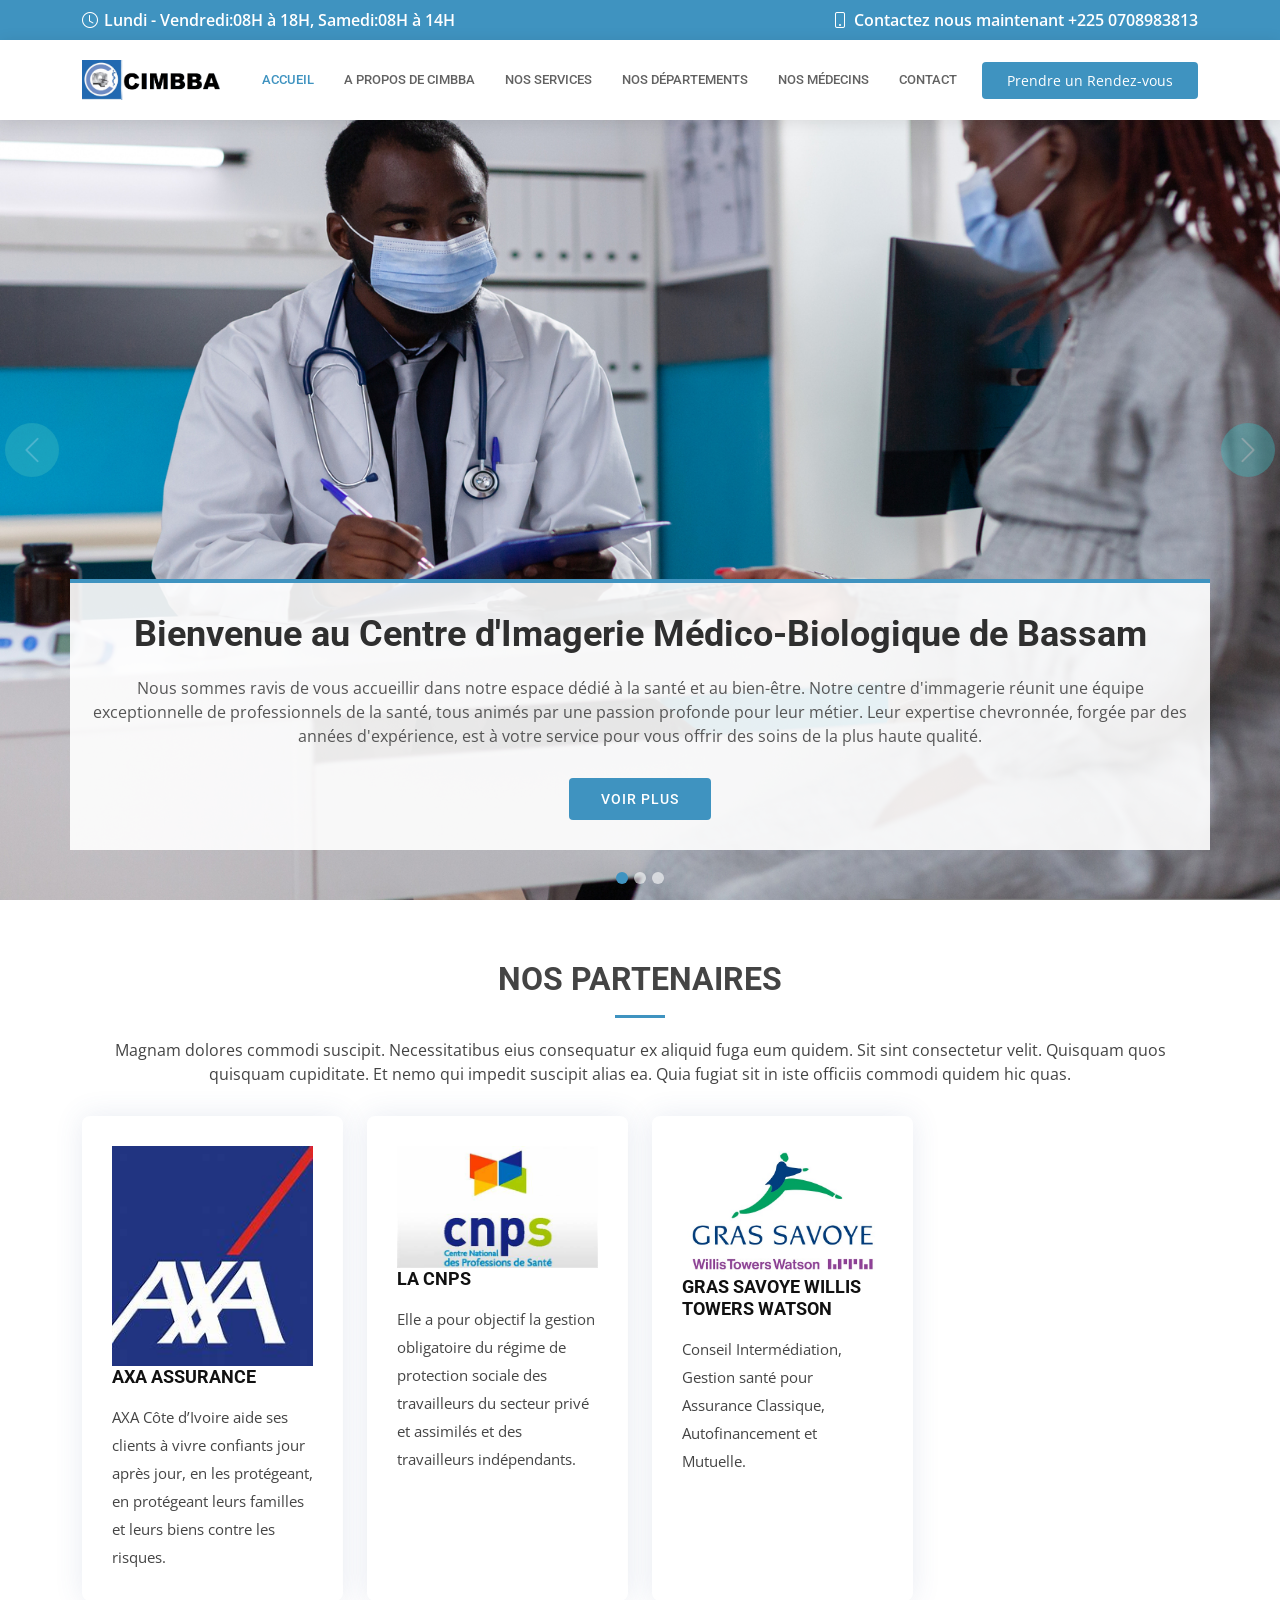
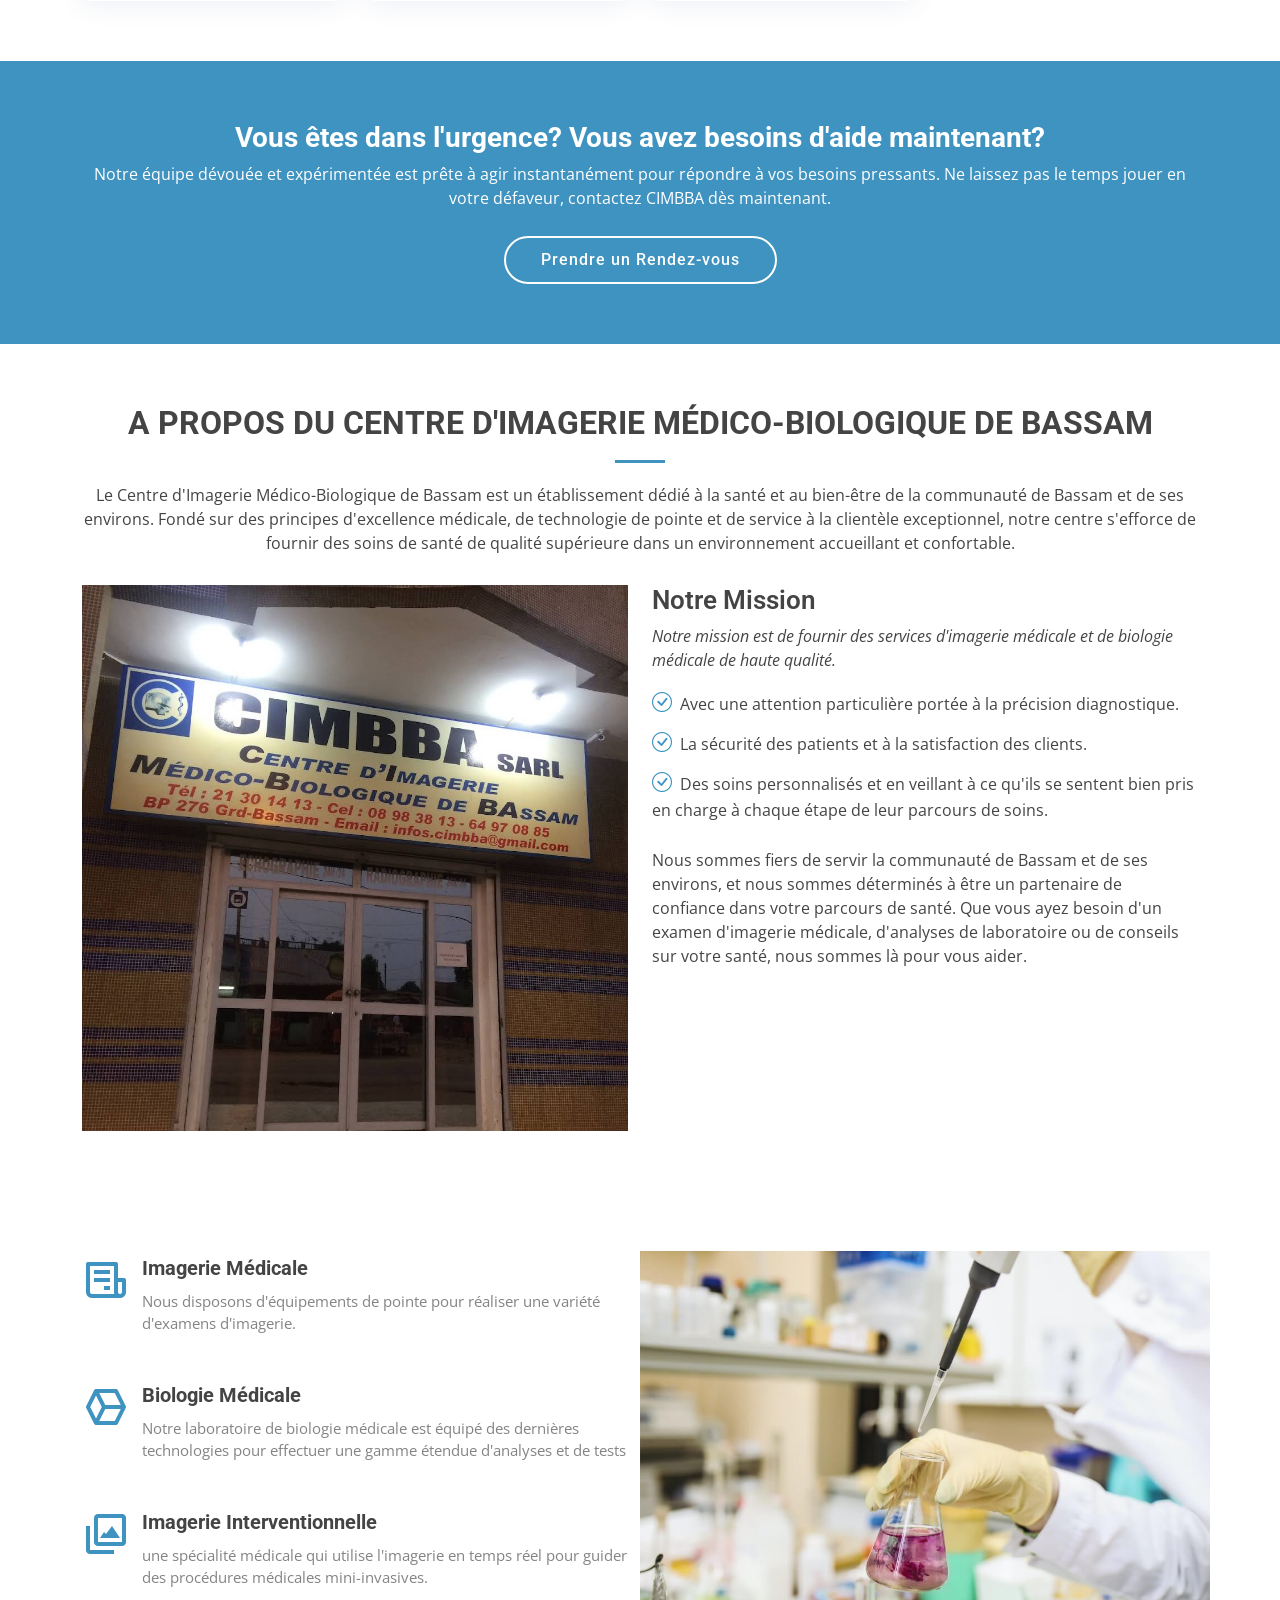
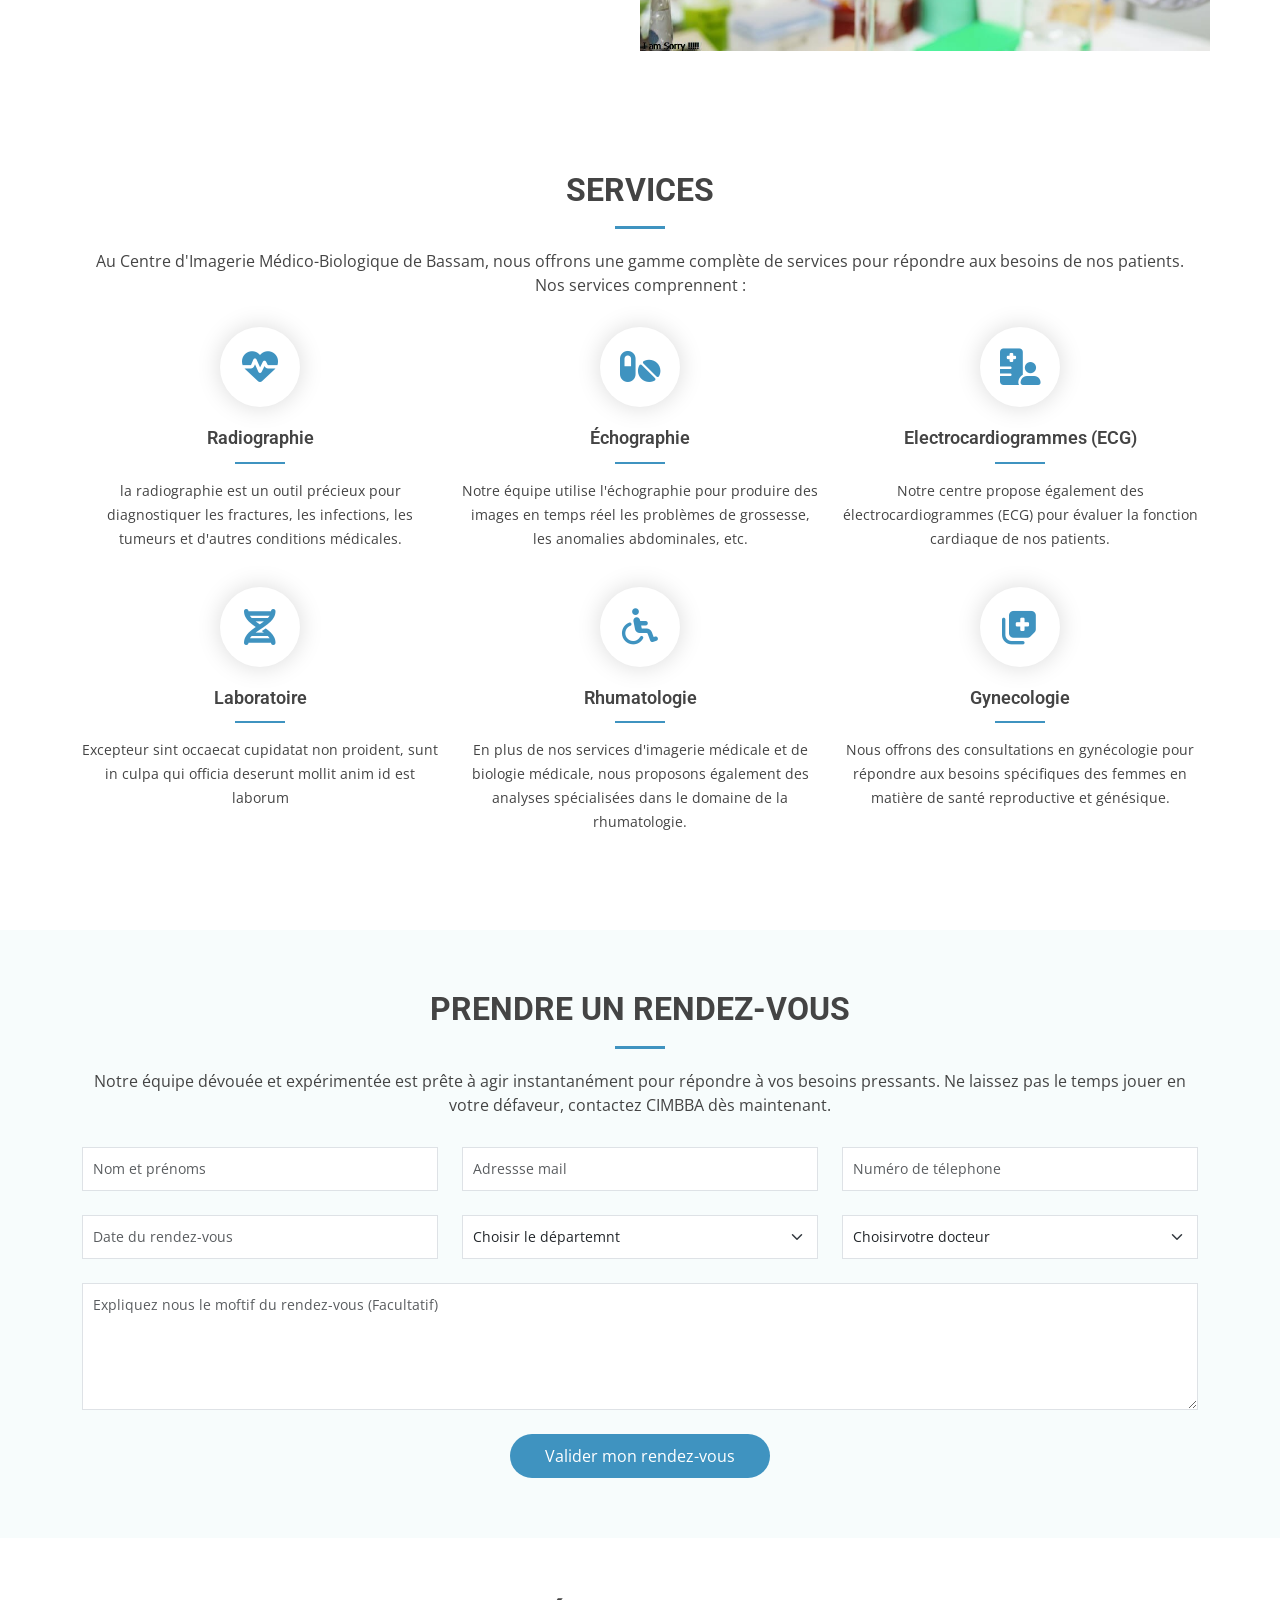
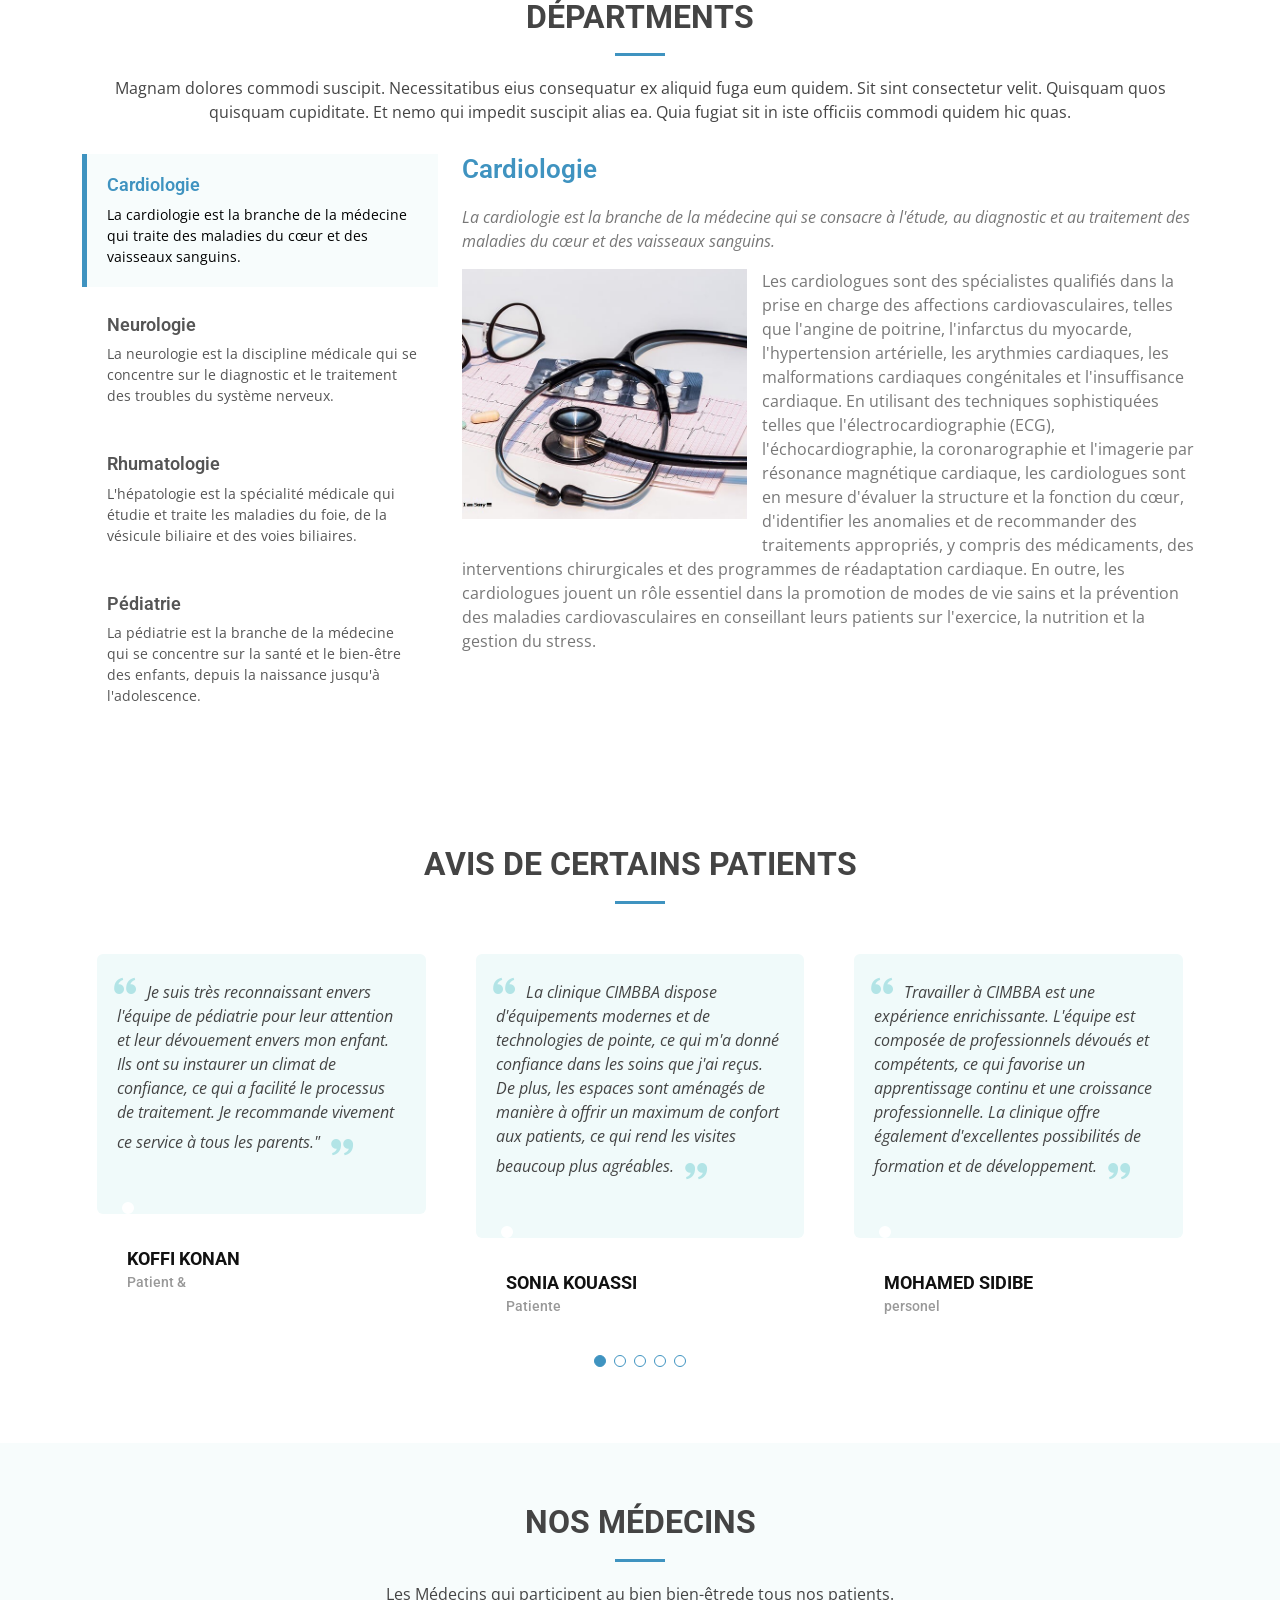
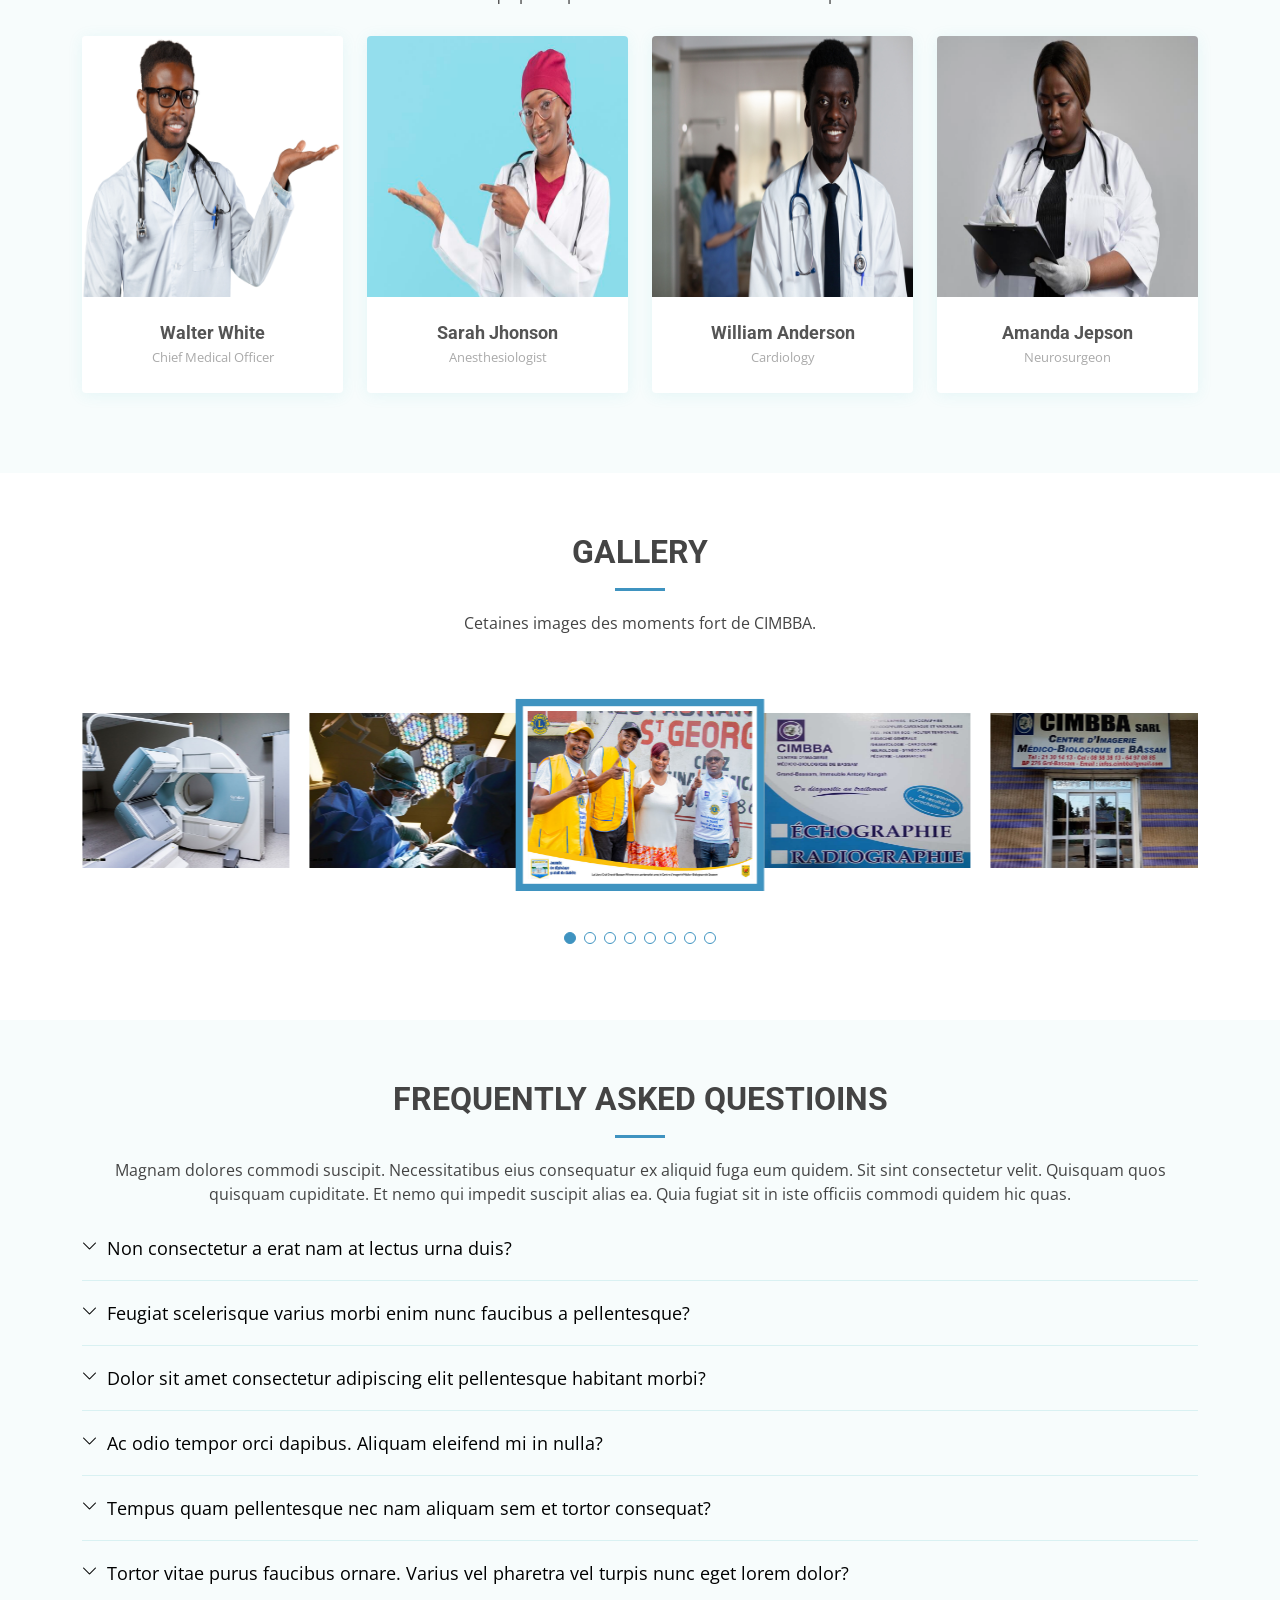
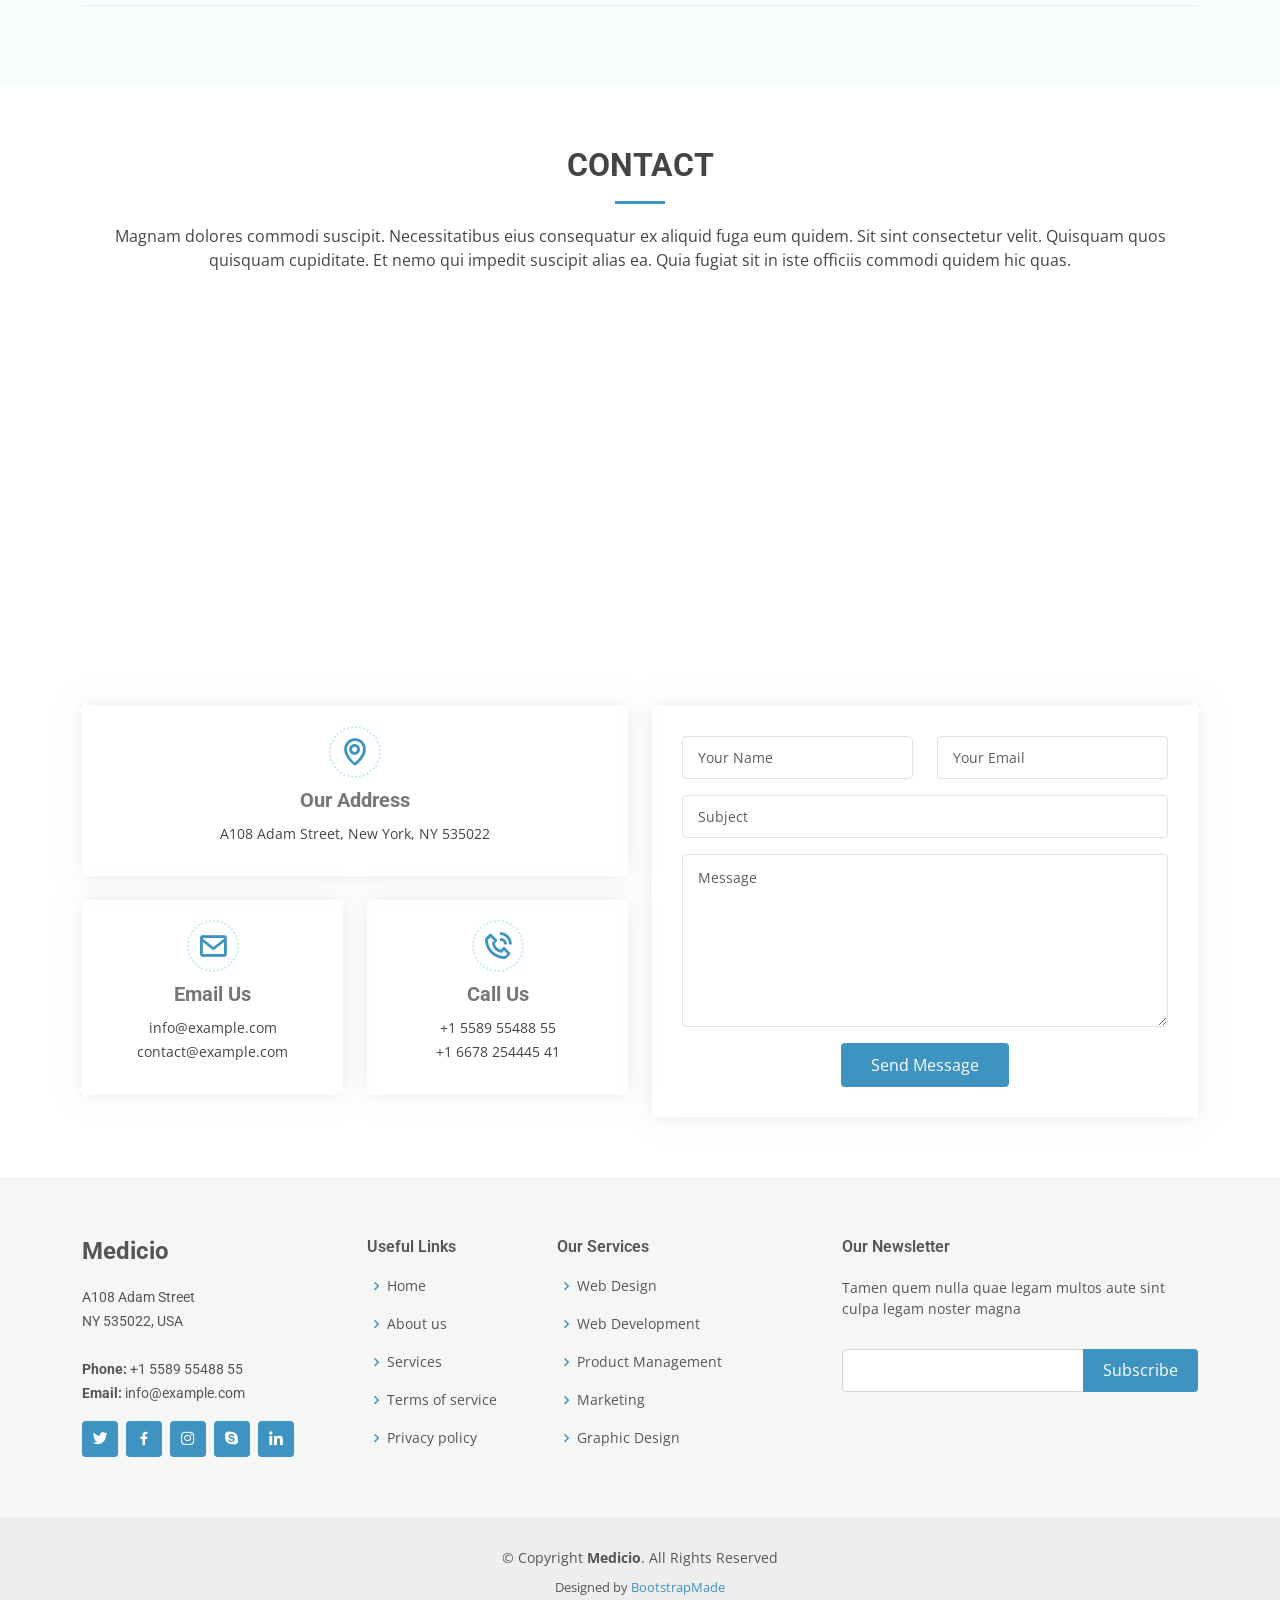
==== commit cfbb16e1: "2 depot" ====
--- a/index.html
+++ b/index.html
@@ -8,6 +8,21 @@
   <title>CIMBBA ACCEUIL Index</title>
   <meta content="" name="description">
   <meta content="" name="keywords">
+
+   <!-- Inclure jQuery -->
+   <script src="https://ajax.googleapis.com/ajax/libs/jquery/3.5.1/jquery.min.js"></script>
+   <!-- Inclure jQuery UI -->
+   <link rel="stylesheet" href="https://cdnjs.cloudflare.com/ajax/libs/jqueryui/1.12.1/jquery-ui.min.css">
+   <script src="https://cdnjs.cloudflare.com/ajax/libs/jqueryui/1.12.1/jquery-ui.min.js"></script>
+   <script>
+       // Attendre que le document soit prêt
+       $(document).ready(function () {
+           // Activer le datepicker sur l'élément avec la classe "datepicker"
+           $(".datepicker").datepicker({
+               dateFormat: "yy-mm-dd" // Format de la date
+           });
+       });
+   </script>
 
   <!-- Favicons -->
   <link href="assets/img/favicon.png" rel="icon">
@@ -63,7 +78,7 @@
       <nav id="navbar" class="navbar order-last order-lg-0">
         <ul>
           <li><a class="nav-link scrollto " href="#hero">Accueil</a></li>
-          <li><a class="nav-link scrollto" href="#about">A propos de CIMBBAA</a></li>
+          <li><a class="nav-link scrollto" href="#about">A propos de CIMBBA</a></li>
           <li><a class="nav-link scrollto" href="#services">Nos services</a></li>
           <li><a class="nav-link scrollto" href="#departments">Nos départements</a></li>
           <li><a class="nav-link scrollto" href="#doctors">Nos médecins</a></li>
@@ -370,30 +385,31 @@
         <form action="forms/appointment.php" method="post" role="form" class="php-email-form" data-aos="fade-up" data-aos-delay="100">
           <div class="row">
             <div class="col-md-4 form-group">
-              <input type="text" name="name" class="form-control" id="name" placeholder="Your Name" required>
+              <input type="text" name="name" class="form-control" id="name" placeholder="Nom et prénoms" required>
             </div>
             <div class="col-md-4 form-group mt-3 mt-md-0">
-              <input type="email" class="form-control" name="email" id="email" placeholder="Your Email" required>
+              <input type="email" class="form-control" name="email" id="email" placeholder="Adressse mail" required>
             </div>
             <div class="col-md-4 form-group mt-3 mt-md-0">
-              <input type="tel" class="form-control" name="phone" id="phone" placeholder="Your Phone" required>
+              <input type="tel" class="form-control" name="phone" id="phone" placeholder="Numéro de télephone" required>
             </div>
           </div>
           <div class="row">
             <div class="col-md-4 form-group mt-3">
-              <input type="datetime" name="date" class="form-control datepicker" id="date" placeholder="Appointment Date" required>
+              <input type="text" name="date" class="form-control datepicker" id="date" placeholder="Date du rendez-vous" required>
             </div>
             <div class="col-md-4 form-group mt-3">
               <select name="department" id="department" class="form-select">
-                <option value="">Select Department</option>
-                <option value="Department 1">Department 1</option>
-                <option value="Department 2">Department 2</option>
-                <option value="Department 3">Department 3</option>
+                <option value="">Choisir le départemnt</option>
+                <option value="Department 1">Department de radiologie</option>
+                <option value="Department 2">Department d'échographie</option>
+                <option value="Department 3">Department de rhumatologie</option>
+                <option value="Department 3">Department d'électrocardiogrammes</option>
               </select>
             </div>
             <div class="col-md-4 form-group mt-3">
               <select name="doctor" id="doctor" class="form-select">
-                <option value="">Select Doctor</option>
+                <option value="">Choisirvotre docteur</option>
                 <option value="Doctor 1">Doctor 1</option>
                 <option value="Doctor 2">Doctor 2</option>
                 <option value="Doctor 3">Doctor 3</option>
@@ -402,14 +418,14 @@
           </div>
 
           <div class="form-group mt-3">
-            <textarea class="form-control" name="message" rows="5" placeholder="Message (Optional)"></textarea>
+            <textarea class="form-control" name="message" rows="5" placeholder="Expliquez nous le moftif du rendez-vous (Facultatif)"></textarea>
           </div>
           <div class="my-3">
-            <div class="loading">Loading</div>
+            <div class="loading">En cours</div>
             <div class="error-message"></div>
-            <div class="sent-message">Your appointment request has been sent successfully. Thank you!</div>
-          </div>
-          <div class="text-center"><button type="submit">Make an Appointment</button></div>
+            <div class="sent-message">Votre demande de rendez-vous a été envoyée avec succès. Merci!</div>
+          </div>
+          <div class="text-center"><button type="submit">Valider mon rendez-vous</button></div>
         </form>
 
       </div>
@@ -420,7 +436,7 @@
       <div class="container" data-aos="fade-up">
 
         <div class="section-title">
-          <h2>Departments</h2>
+          <h2>Départments</h2>
           <p>Magnam dolores commodi suscipit. Necessitatibus eius consequatur ex aliquid fuga eum quidem. Sit sint consectetur velit. Quisquam quos quisquam cupiditate. Et nemo qui impedit suscipit alias ea. Quia fugiat sit in iste officiis commodi quidem hic quas.</p>
         </div>
 
@@ -429,26 +445,26 @@
             <ul class="nav nav-tabs flex-column">
               <li class="nav-item">
                 <a class="nav-link active show" data-bs-toggle="tab" data-bs-target="#tab-1">
-                  <h4>Cardiology</h4>
-                  <p>Quis excepturi porro totam sint earum quo nulla perspiciatis eius.</p>
+                  <h4>Cardiologie</h4>
+                  <p>La cardiologie est la branche de la médecine qui traite des maladies du cœur et des vaisseaux sanguins.</p>
                 </a>
               </li>
               <li class="nav-item mt-2">
                 <a class="nav-link" data-bs-toggle="tab" data-bs-target="#tab-2">
-                  <h4>Neurology</h4>
-                  <p>Voluptas vel esse repudiandae quo excepturi.</p>
+                  <h4>Neurologie</h4>
+                  <p>La neurologie est la discipline médicale qui se concentre sur le diagnostic et le traitement des troubles du système nerveux.</p>
                 </a>
               </li>
               <li class="nav-item mt-2">
                 <a class="nav-link" data-bs-toggle="tab" data-bs-target="#tab-3">
-                  <h4>Hepatology</h4>
-                  <p>Velit veniam ipsa sit nihil blanditiis mollitia natus.</p>
+                  <h4>Rhumatologie</h4>
+                  <p>L'hépatologie est la spécialité médicale qui étudie et traite les maladies du foie, de la vésicule biliaire et des voies biliaires.</p>
                 </a>
               </li>
               <li class="nav-item mt-2">
                 <a class="nav-link" data-bs-toggle="tab" data-bs-target="#tab-4">
-                  <h4>Pediatrics</h4>
-                  <p>Ratione hic sapiente nostrum doloremque illum nulla praesentium id</p>
+                  <h4>Pédiatrie</h4>
+                  <p>La pédiatrie est la branche de la médecine qui se concentre sur la santé et le bien-être des enfants, depuis la naissance jusqu'à l'adolescence.</p>
                 </a>
               </li>
             </ul>
@@ -456,28 +472,51 @@
           <div class="col-lg-8">
             <div class="tab-content">
               <div class="tab-pane active show" id="tab-1">
-                <h3>Cardiology</h3>
-                <p class="fst-italic">Qui laudantium consequatur laborum sit qui ad sapiente dila parde sonata raqer a videna mareta paulona marka</p>
+                <h3>Cardiologie</h3>
+                <p class="fst-italic">La cardiologie est la branche de la médecine qui se consacre à l'étude, au diagnostic et au traitement des maladies du cœur et des vaisseaux sanguins.</p>
                 <img src="assets/img/departments-1.jpg" alt="" class="img-fluid">
-                <p>Et nobis maiores eius. Voluptatibus ut enim blanditiis atque harum sint. Laborum eos ipsum ipsa odit magni. Incidunt hic ut molestiae aut qui. Est repellat minima eveniet eius et quis magni nihil. Consequatur dolorem quaerat quos qui similique accusamus nostrum rem vero</p>
+                <p>Les cardiologues sont des spécialistes qualifiés dans la prise en charge des affections cardiovasculaires, 
+                  telles que l'angine de poitrine, l'infarctus du myocarde, l'hypertension artérielle, les arythmies cardiaques, 
+                  les malformations cardiaques congénitales et l'insuffisance cardiaque. En utilisant des techniques sophistiquées telles 
+                  que l'électrocardiographie (ECG), l'échocardiographie, la coronarographie et l'imagerie par résonance magnétique cardiaque, 
+                  les cardiologues sont en mesure d'évaluer la structure et la fonction du cœur, d'identifier les anomalies et de recommander 
+                  des traitements appropriés, y compris des médicaments, des interventions chirurgicales et des programmes de réadaptation 
+                  cardiaque. En outre, les cardiologues jouent un rôle essentiel dans la promotion de modes de vie sains et la prévention 
+                  des maladies cardiovasculaires en conseillant leurs patients sur l'exercice, la nutrition et la gestion du stress.
+                </p>
               </div>
               <div class="tab-pane" id="tab-2">
-                <h3>Neurology</h3>
-                <p class="fst-italic">Qui laudantium consequatur laborum sit qui ad sapiente dila parde sonata raqer a videna mareta paulona marka</p>
+                <h3>Neurologie</h3>
+                <p class="fst-italic">La neurologie est une spécialité médicale axée sur l'étude et le traitement des troubles du système nerveux central et périphérique.</p>
                 <img src="assets/img/departments-2.jpg" alt="" class="img-fluid">
-                <p>Et nobis maiores eius. Voluptatibus ut enim blanditiis atque harum sint. Laborum eos ipsum ipsa odit magni. Incidunt hic ut molestiae aut qui. Est repellat minima eveniet eius et quis magni nihil. Consequatur dolorem quaerat quos qui similique accusamus nostrum rem vero</p>
+                <p> Les neurologues sont formés pour diagnostiquer et gérer un large éventail de conditions neurologiques, notamment les maladies dégénératives telles 
+                  que la maladie d'Alzheimer et la maladie de Parkinson, les troubles épileptiques, les accidents vasculaires cérébraux, les maux de tête 
+                  chroniques, les troubles du sommeil, les tumeurs cérébrales et les blessures à la moelle épinière. Grâce à des techniques avancées 
+                  d'imagerie cérébrale, de tests neurophysiologiques et de consultations spécialisées, les neurologues sont en mesure d'offrir des soins 
+                  précis et personnalisés à leurs patients, tout en travaillant souvent en collaboration avec d'autres spécialistes, tels que les 
+                  neurochirurgiens et les physiothérapeutes, pour assurer une approche globale et intégrée du traitement.</p>
               </div>
               <div class="tab-pane" id="tab-3">
-                <h3>Hepatology</h3>
-                <p class="fst-italic">Qui laudantium consequatur laborum sit qui ad sapiente dila parde sonata raqer a videna mareta paulona marka</p>
+                <h3>Rhumatologie</h3>
+                <p class="fst-italic">La rhumatologie est une spécialité médicale qui se concentre sur le diagnostic et le traitement des maladies et des troubles affectant les articulations, les os, les muscles et les tissus conjonctifs.</p>
                 <img src="assets/img/departments-3.jpg" alt="" class="img-fluid">
-                <p>Et nobis maiores eius. Voluptatibus ut enim blanditiis atque harum sint. Laborum eos ipsum ipsa odit magni. Incidunt hic ut molestiae aut qui. Est repellat minima eveniet eius et quis magni nihil. Consequatur dolorem quaerat quos qui similique accusamus nostrum rem vero</p>
+                <p>Les rhumatologues sont des médecins spécialisés dans la gestion des affections telles que l'arthrite rhumatoïde, 
+                  l'ostéoarthrite, la spondylarthrite ankylosante, le lupus érythémateux systémique, la fibromyalgie, 
+                  la goutte et d'autres formes d'arthrite inflammatoire ou auto-immune. Ils utilisent une combinaison d'examens cliniques, 
+                  d'imagerie médicale, de tests sanguins et parfois de biopsies pour évaluer les symptômes et établir un plan de traitement 
+                  adapté à chaque patient. En plus de la gestion médicamenteuse, les rhumatologues peuvent recommander des thérapies physiques,
+                   des exercices et des changements de mode de vie pour aider à réduire la douleur, 
+                  à améliorer la mobilité et à prévenir les complications à long terme des maladies rhumatismales.</p>
               </div>
               <div class="tab-pane" id="tab-4">
-                <h3>Pediatrics</h3>
-                <p class="fst-italic">Qui laudantium consequatur laborum sit qui ad sapiente dila parde sonata raqer a videna mareta paulona marka</p>
+                <h3>Pédiatrie</h3>
+                <p class="fst-italic">La pédiatrie est une spécialité médicale dédiée à la santé et au bien-être des nourrissons, des enfants et des adolescents.</p>
                 <img src="assets/img/departments-4.jpg" alt="" class="img-fluid">
-                <p>Et nobis maiores eius. Voluptatibus ut enim blanditiis atque harum sint. Laborum eos ipsum ipsa odit magni. Incidunt hic ut molestiae aut qui. Est repellat minima eveniet eius et quis magni nihil. Consequatur dolorem quaerat quos qui similique accusamus nostrum rem vero</p>
+                <p>Les pédiatres sont formés pour diagnostiquer, traiter et prévenir une large gamme de problèmes de santé spécifiques à ces groupes d'âge. 
+                  Leur expertise couvre des domaines tels que le développement physique et mental, les maladies infantiles courantes, les vaccinations, 
+                  les troubles du comportement et de l'apprentissage, ainsi que les problèmes de croissance et de développement. En collaborant étroitement 
+                  avec les parents et les tuteurs légaux, les pédiatres s'efforcent de fournir des soins complets et holistiques aux jeunes patients, 
+                  en mettant l'accent sur la promotion d'un mode de vie sain dès le plus jeune âge.</p>
               </div>
             </div>
           </div>
@@ -491,8 +530,8 @@
       <div class="container" data-aos="fade-up">
 
         <div class="section-title">
-          <h2>Testimonials</h2>
-          <p>Magnam dolores commodi suscipit. Necessitatibus eius consequatur ex aliquid fuga eum quidem. Sit sint consectetur velit. Quisquam quos quisquam cupiditate. Et nemo qui impedit suscipit alias ea. Quia fugiat sit in iste officiis commodi quidem hic quas.</p>
+          <h2>Avis de certains patients</h2>
+          <p></p>
         </div>
 
         <div class="testimonials-slider swiper" data-aos="fade-up" data-aos-delay="100">
@@ -502,12 +541,12 @@
               <div class="testimonial-item">
                 <p>
                   <i class="bx bxs-quote-alt-left quote-icon-left"></i>
-                  Proin iaculis purus consequat sem cure digni ssim donec porttitora entum suscipit rhoncus. Accusantium quam, ultricies eget id, aliquam eget nibh et. Maecen aliquam, risus at semper.
+                  Je suis très reconnaissant envers l'équipe de pédiatrie pour leur attention et leur dévouement envers mon enfant. Ils ont su instaurer un climat de confiance, ce qui a facilité le processus de traitement. Je recommande vivement ce service à tous les parents."
                   <i class="bx bxs-quote-alt-right quote-icon-right"></i>
                 </p>
                 <img src="assets/img/testimonials/testimonials-1.jpg" class="testimonial-img" alt="">
-                <h3>Saul Goodman</h3>
-                <h4>Ceo &amp; Founder</h4>
+                <h3>KOFFI KONAN</h3>
+                <h4>Patient &amp;</h4>
               </div>
             </div><!-- End testimonial item -->
 
@@ -515,12 +554,12 @@
               <div class="testimonial-item">
                 <p>
                   <i class="bx bxs-quote-alt-left quote-icon-left"></i>
-                  Export tempor illum tamen malis malis eram quae irure esse labore quem cillum quid cillum eram malis quorum velit fore eram velit sunt aliqua noster fugiat irure amet legam anim culpa.
+                  La clinique CIMBBA dispose d'équipements modernes et de technologies de pointe, ce qui m'a donné confiance dans les soins que j'ai reçus. De plus, les espaces sont aménagés de manière à offrir un maximum de confort aux patients, ce qui rend les visites beaucoup plus agréables.
                   <i class="bx bxs-quote-alt-right quote-icon-right"></i>
                 </p>
-                <img src="assets/img/testimonials/testimonials-2.jpg" class="testimonial-img" alt="">
-                <h3>Sara Wilsson</h3>
-                <h4>Designer</h4>
+                <img src="assets/img/testimonials/testimonials-1.jpg" class="testimonial-img" alt="">
+                <h3>SONIA KOUASSI</h3>
+                <h4>Patiente</h4>
               </div>
             </div><!-- End testimonial item -->
 
@@ -528,12 +567,12 @@
               <div class="testimonial-item">
                 <p>
                   <i class="bx bxs-quote-alt-left quote-icon-left"></i>
-                  Enim nisi quem export duis labore cillum quae magna enim sint quorum nulla quem veniam duis minim tempor labore quem eram duis noster aute amet eram fore quis sint minim.
+                  Travailler à CIMBBA est une expérience enrichissante. L'équipe est composée de professionnels dévoués et compétents, ce qui favorise un apprentissage continu et une croissance professionnelle. La clinique offre également d'excellentes possibilités de formation et de développement.
                   <i class="bx bxs-quote-alt-right quote-icon-right"></i>
                 </p>
                 <img src="assets/img/testimonials/testimonials-3.jpg" class="testimonial-img" alt="">
-                <h3>Jena Karlis</h3>
-                <h4>Store Owner</h4>
+                <h3>MOHAMED SIDIBE</h3>
+                <h4>personel</h4>
               </div>
             </div><!-- End testimonial item -->
 
@@ -541,12 +580,12 @@
               <div class="testimonial-item">
                 <p>
                   <i class="bx bxs-quote-alt-left quote-icon-left"></i>
-                  Fugiat enim eram quae cillum dolore dolor amet nulla culpa multos export minim fugiat minim velit minim dolor enim duis veniam ipsum anim magna sunt elit fore quem dolore labore illum veniam.
+                  Je suis très satisfait des soins que j'ai reçus en cardiologie. L'équipe médicale a été très professionnelle et empathique tout au long de mon parcours de traitement. Grâce à leur expertise, j'ai pu retrouver une meilleure qualité de vie. Je recommande fortement ce service à quiconque a des problèmes cardiaques.
                   <i class="bx bxs-quote-alt-right quote-icon-right"></i>
                 </p>
                 <img src="assets/img/testimonials/testimonials-4.jpg" class="testimonial-img" alt="">
                 <h3>Matt Brandon</h3>
-                <h4>Freelancer</h4>
+                <h4>Patient</h4>
               </div>
             </div><!-- End testimonial item -->
 
@@ -554,12 +593,12 @@
               <div class="testimonial-item">
                 <p>
                   <i class="bx bxs-quote-alt-left quote-icon-left"></i>
-                  Quis quorum aliqua sint quem legam fore sunt eram irure aliqua veniam tempor noster veniam enim culpa labore duis sunt culpa nulla illum cillum fugiat legam esse veniam culpa fore nisi cillum quid.
+                  Notre partenariat avec le Centre Médical-Biologique de Grand-Bassam a été extrêmement fructueux. Leur équipe est professionnelle, bien organisée et toujours prête à collaborer pour offrir des soins de qualité à nos patients communs. C'est un plaisir de travailler avec une clinique aussi engagée et soucieuse du bien-être des patients.
                   <i class="bx bxs-quote-alt-right quote-icon-right"></i>
                 </p>
-                <img src="assets/img/testimonials/testimonials-5.jpg" class="testimonial-img" alt="">
+                <img src="assets/img/testimonials/testimonials-1.jpg" class="testimonial-img" alt="">
                 <h3>John Larson</h3>
-                <h4>Entrepreneur</h4>
+                <h4>Partenaire AXA</h4>
               </div>
             </div><!-- End testimonial item -->
 
@@ -575,8 +614,8 @@
       <div class="container" data-aos="fade-up">
 
         <div class="section-title">
-          <h2>Doctors</h2>
-          <p>Magnam dolores commodi suscipit. Necessitatibus eius consequatur ex aliquid fuga eum quidem. Sit sint consectetur velit. Quisquam quos quisquam cupiditate. Et nemo qui impedit suscipit alias ea. Quia fugiat sit in iste officiis commodi quidem hic quas.</p>
+          <h2>Nos Médecins</h2>
+          <p>Les Médecins qui participent au bien bien-êtrede tous nos patients.</p>
         </div>
 
         <div class="row">
@@ -664,7 +703,7 @@
 
         <div class="section-title">
           <h2>Gallery</h2>
-          <p>Magnam dolores commodi suscipit. Necessitatibus eius consequatur ex aliquid fuga eum quidem. Sit sint consectetur velit. Quisquam quos quisquam cupiditate. Et nemo qui impedit suscipit alias ea. Quia fugiat sit in iste officiis commodi quidem hic quas.</p>
+          <p>Cetaines images des moments fort de CIMBBA.</p>
         </div>
 
         <div class="gallery-slider swiper">
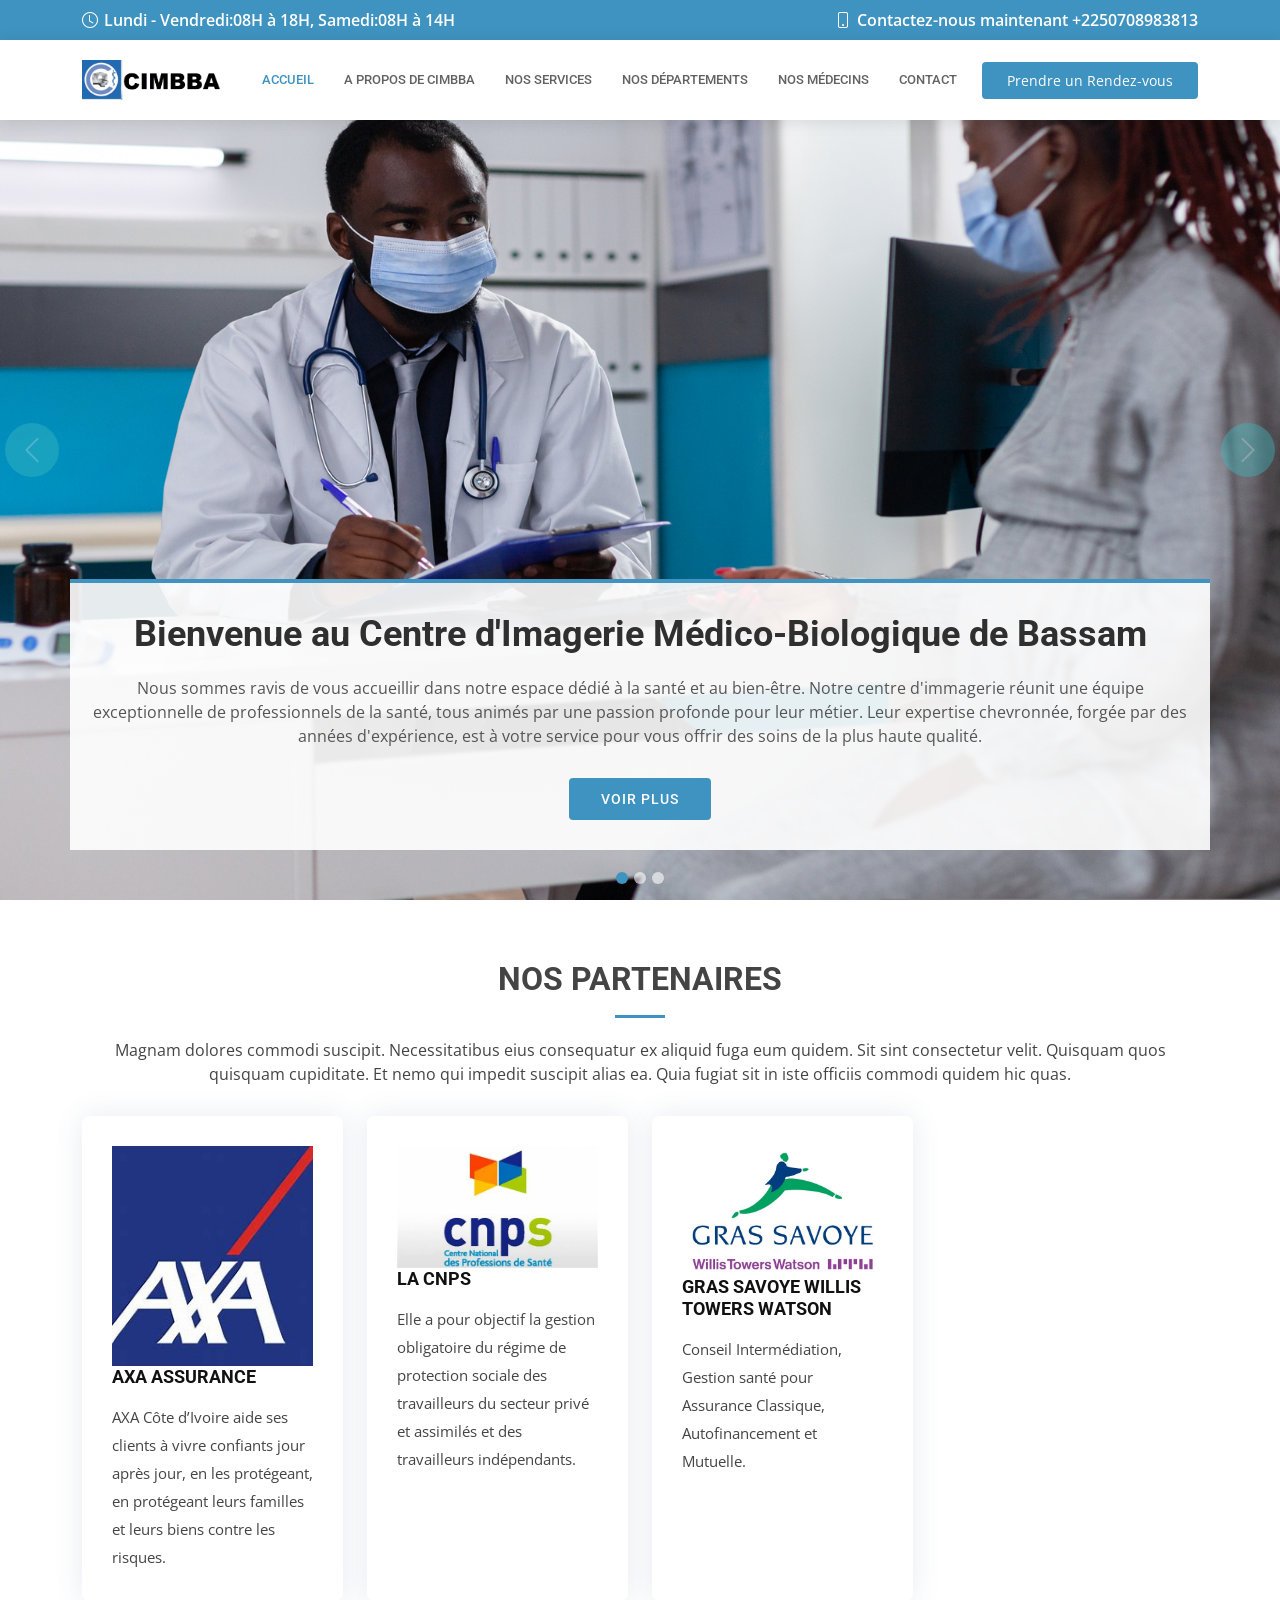
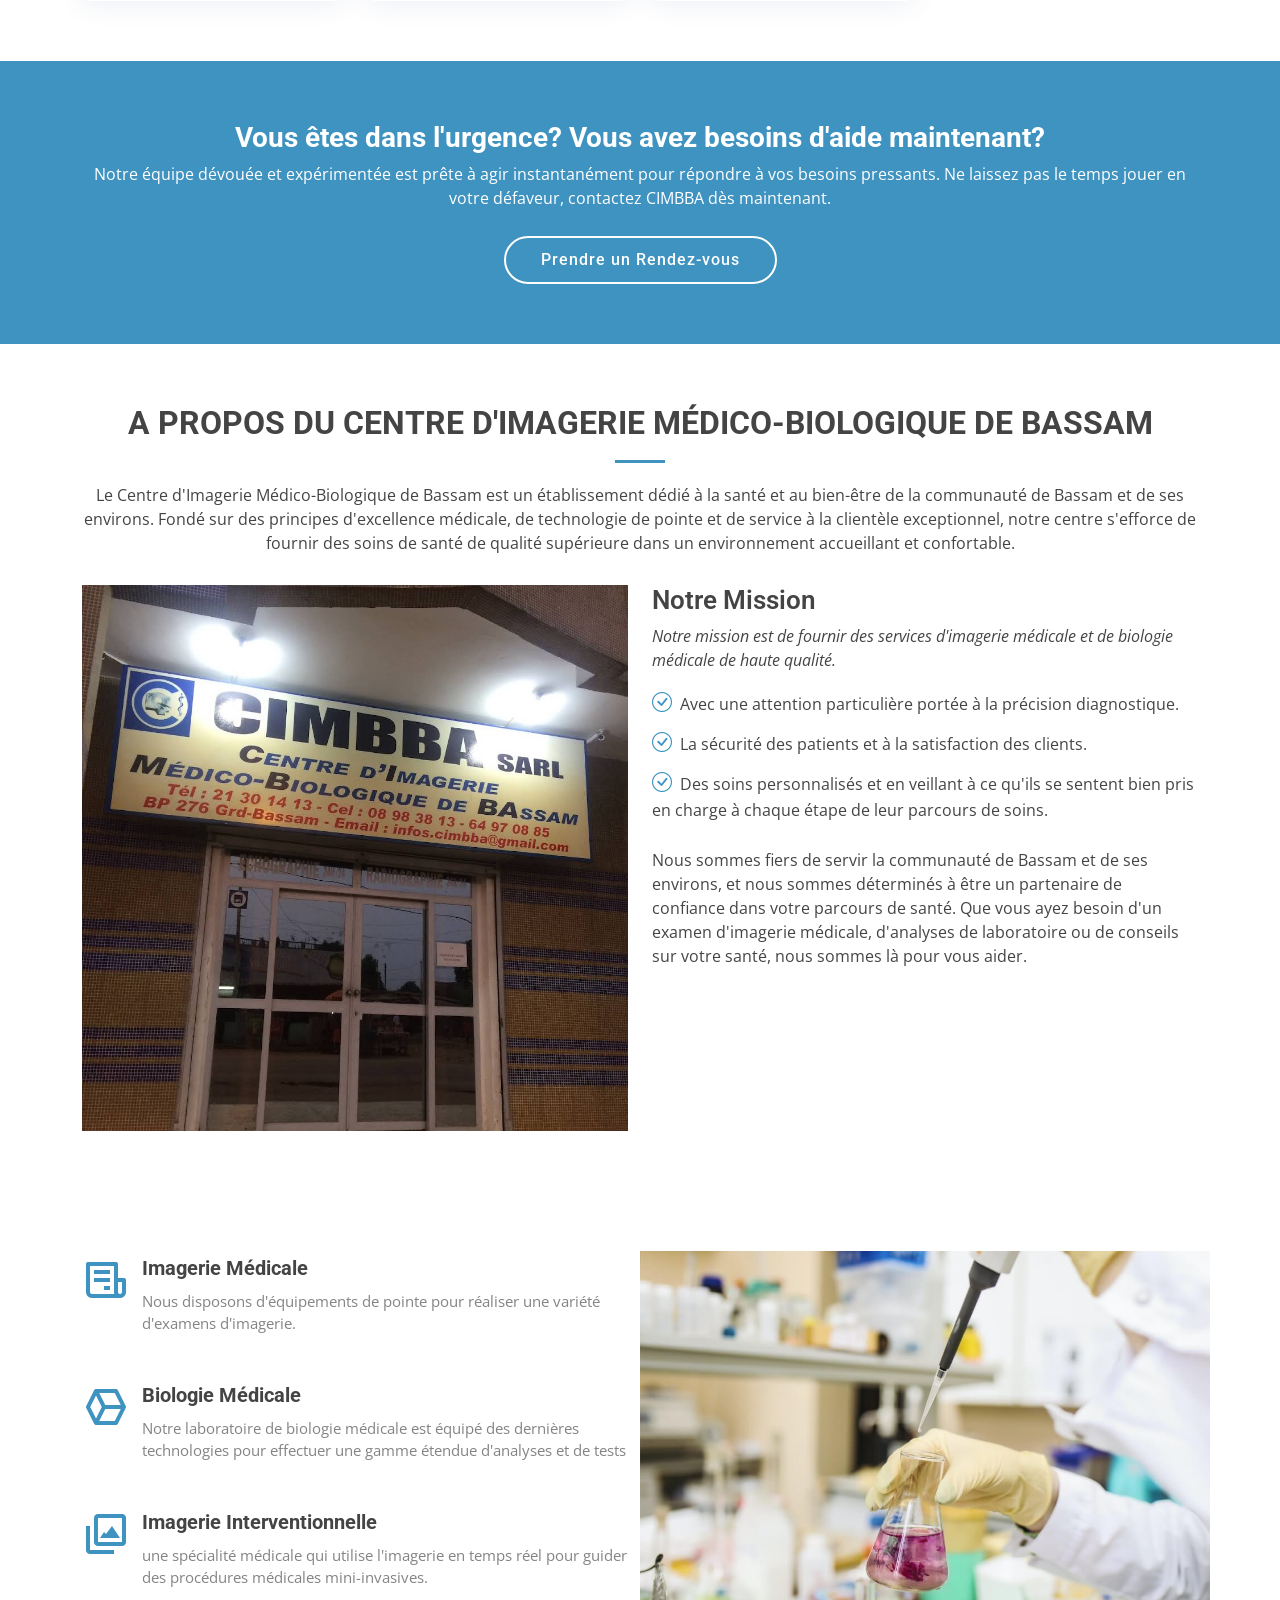
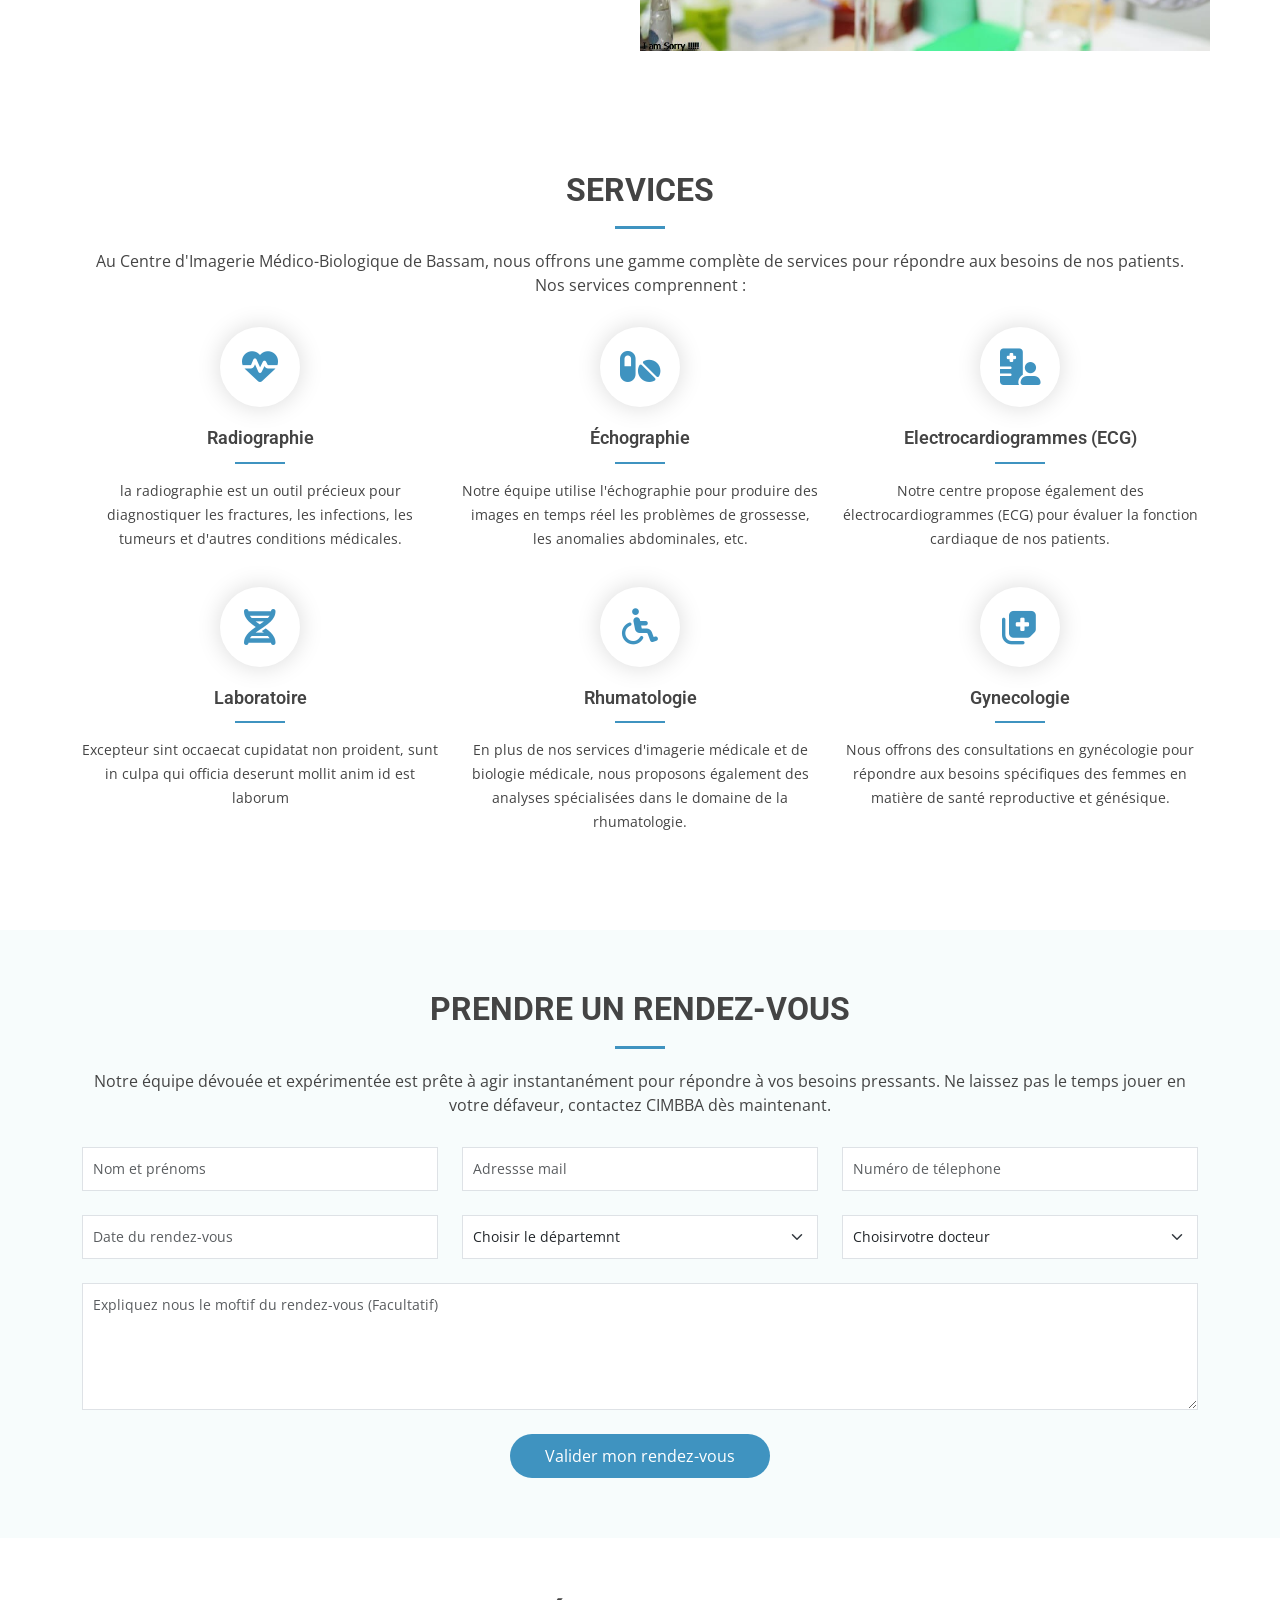
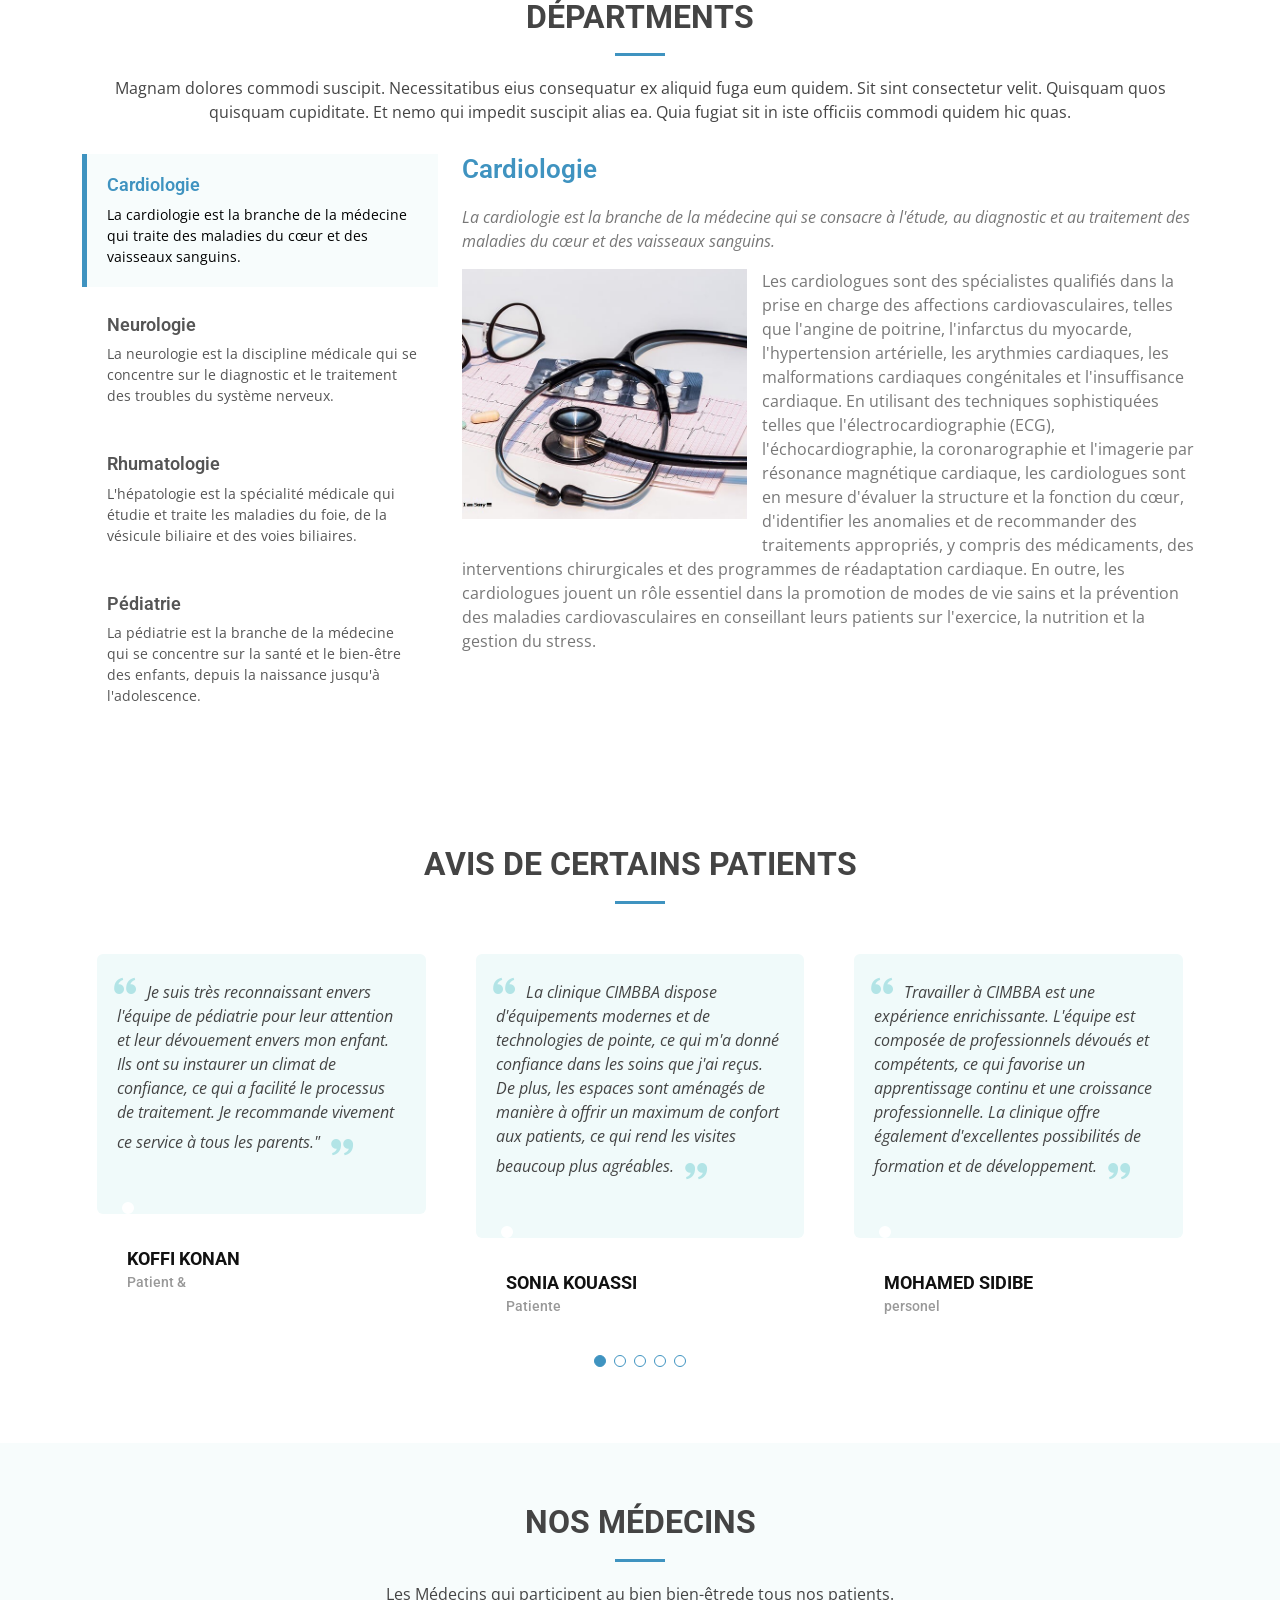
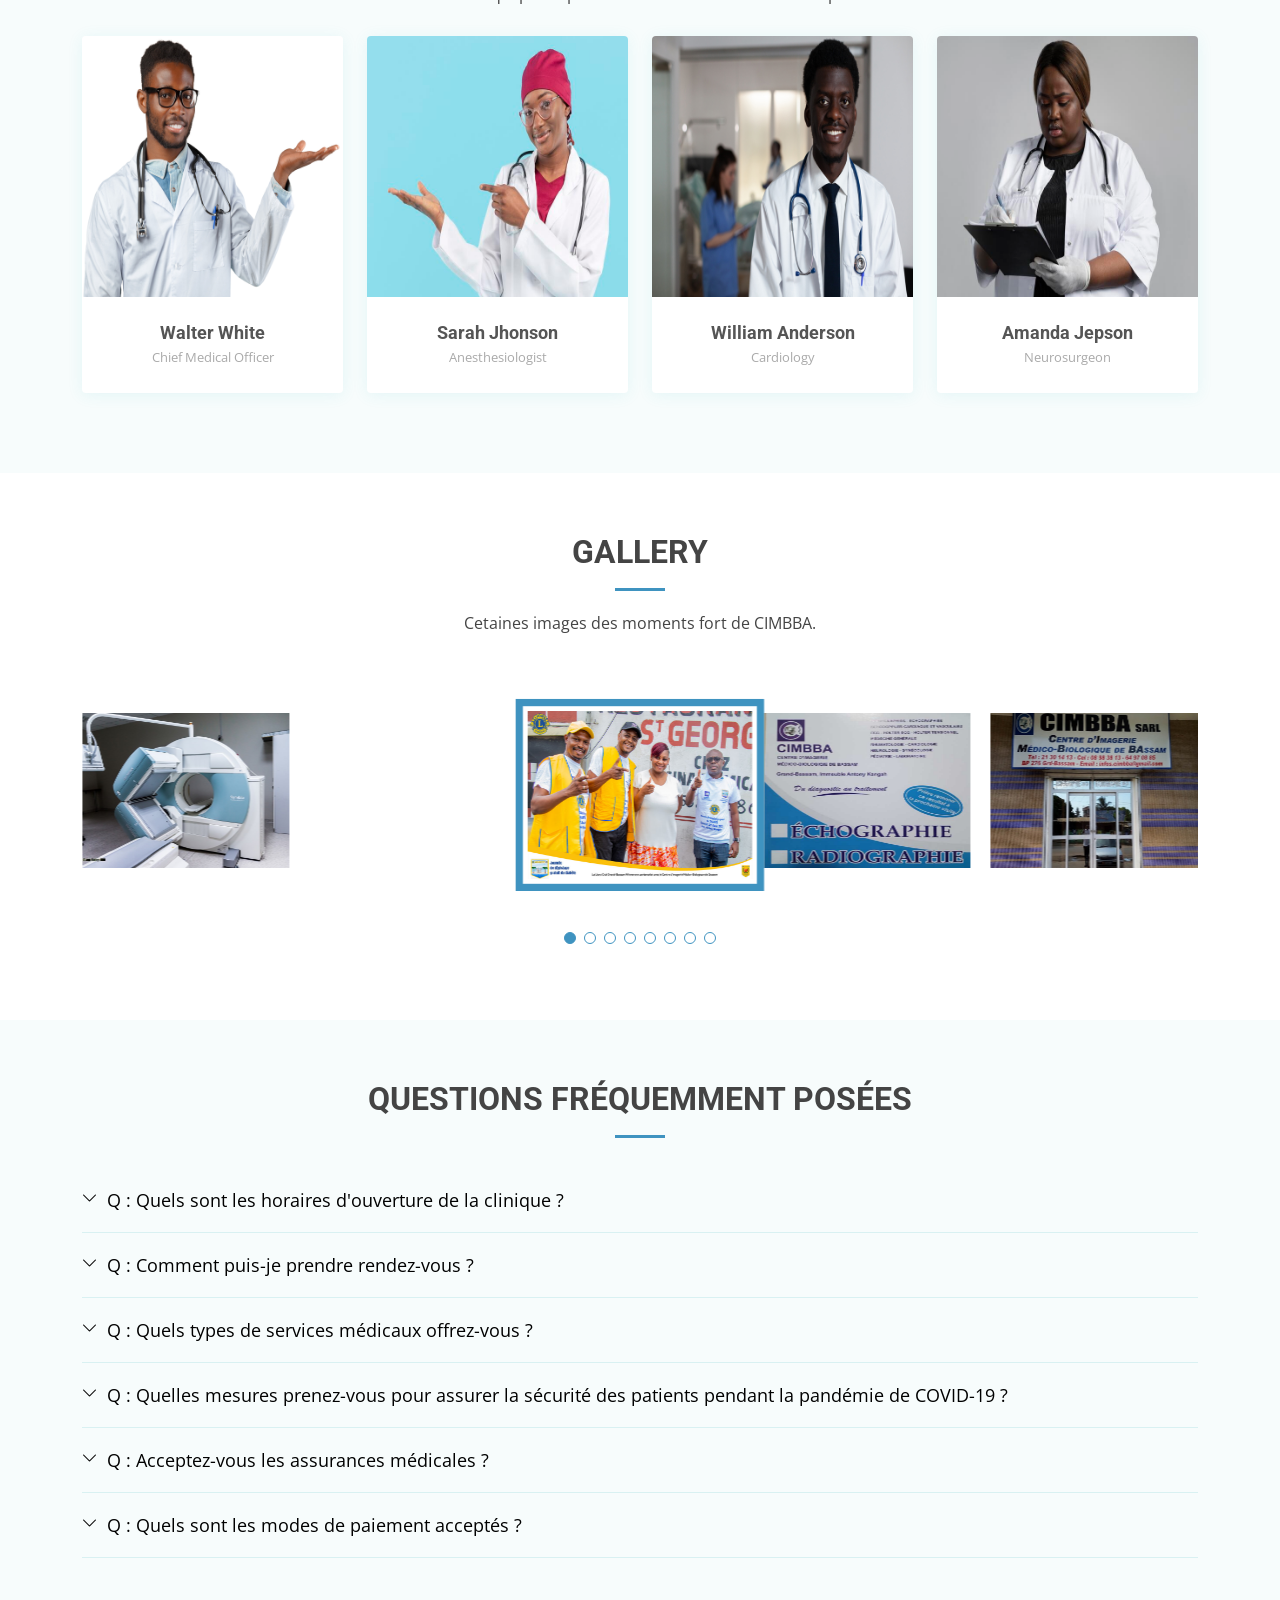
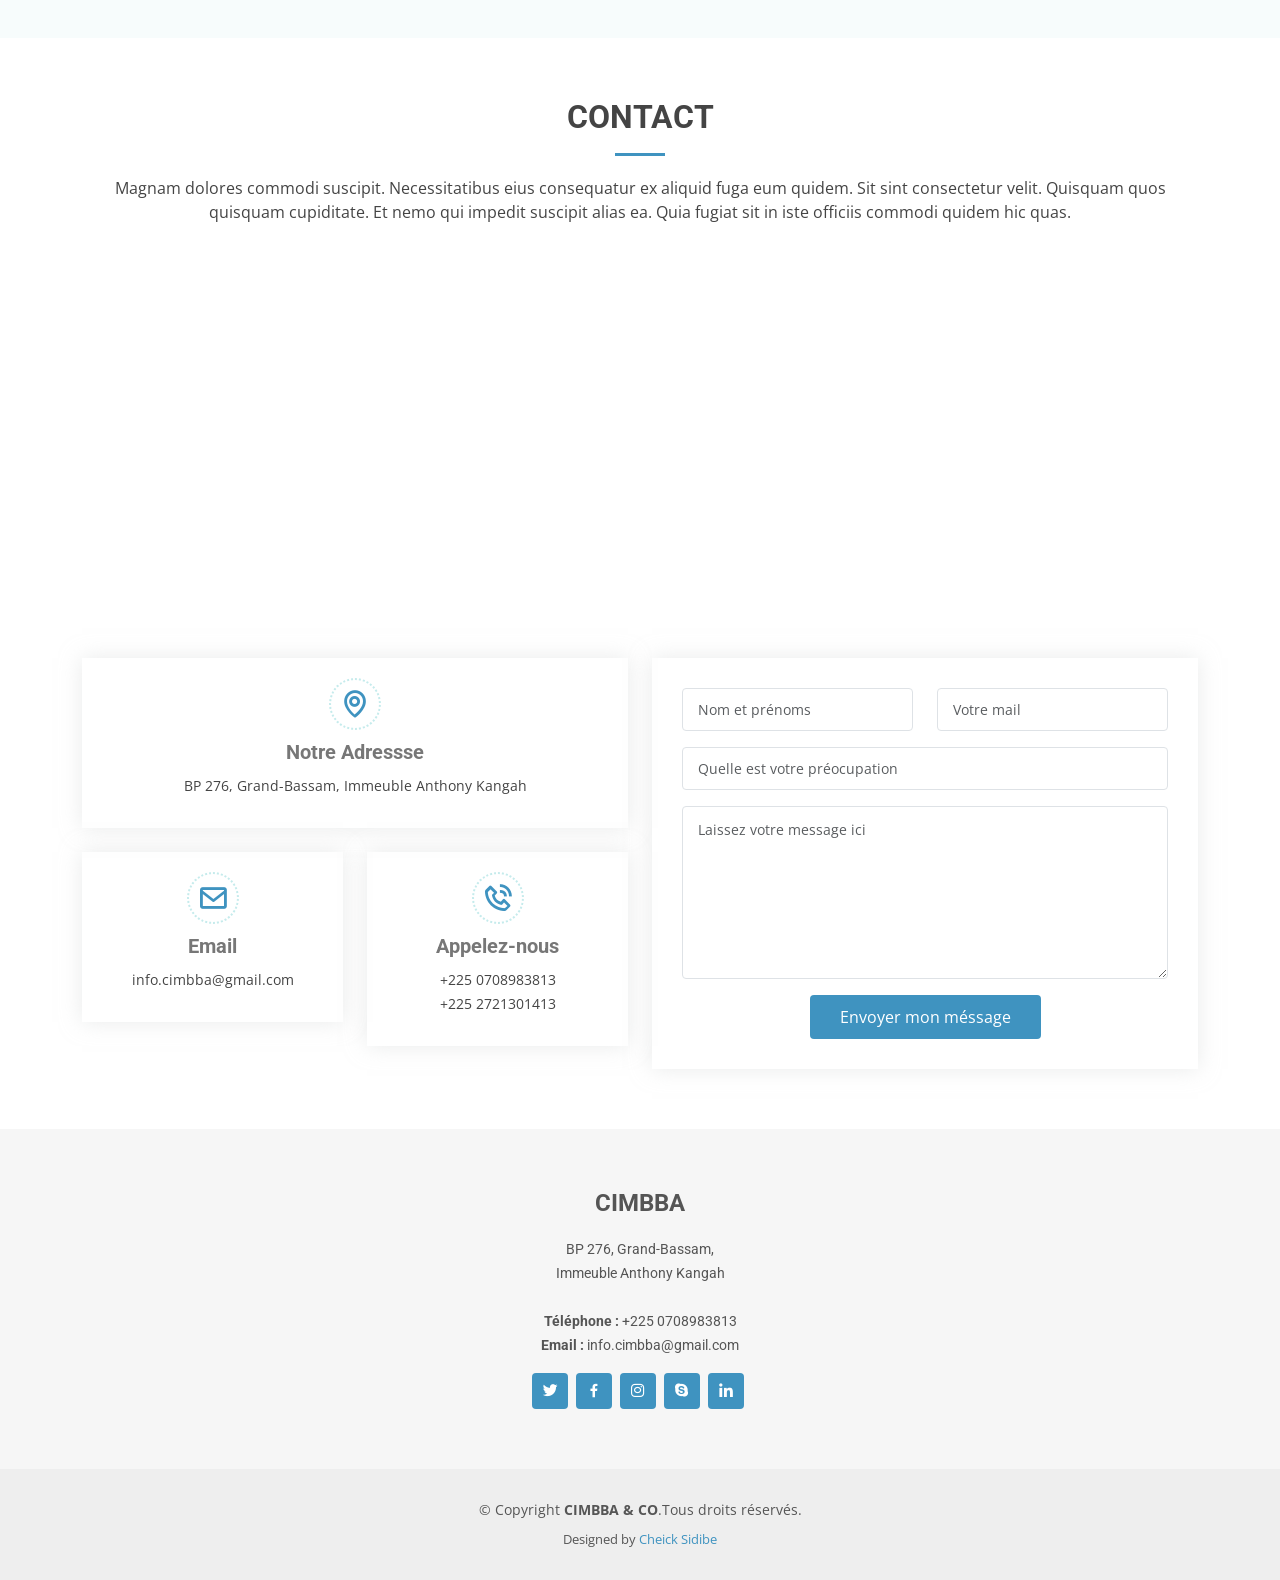
==== commit 80f241d7: "final1 depot" ====
--- a/index.html
+++ b/index.html
@@ -62,7 +62,7 @@
         <i class="bi bi-clock"></i> Lundi - Vendredi:08H à 18H, Samedi:08H à 14H
       </div>
       <div class="d-flex align-items-center">
-        <i class="bi bi-phone"></i> Contactez nous maintenant +225 0708983813
+        <i class="bi bi-phone"></i>Contactez-nous maintenant +2250708983813
       </div>
     </div>
   </div>
@@ -728,62 +728,62 @@
       <div class="container" data-aos="fade-up">
 
         <div class="section-title">
-          <h2>Frequently Asked Questioins</h2>
-          <p>Magnam dolores commodi suscipit. Necessitatibus eius consequatur ex aliquid fuga eum quidem. Sit sint consectetur velit. Quisquam quos quisquam cupiditate. Et nemo qui impedit suscipit alias ea. Quia fugiat sit in iste officiis commodi quidem hic quas.</p>
+          <h2>Questions Fréquemment Posées</h2>
+          <p></p>
         </div>
 
         <ul class="faq-list">
 
           <li>
-            <div data-bs-toggle="collapse" class="collapsed question" href="#faq1">Non consectetur a erat nam at lectus urna duis? <i class="bi bi-chevron-down icon-show"></i><i class="bi bi-chevron-up icon-close"></i></div>
+            <div data-bs-toggle="collapse" class="collapsed question" href="#faq1">Q : Quels sont les horaires d'ouverture de la clinique ? <i class="bi bi-chevron-down icon-show"></i><i class="bi bi-chevron-up icon-close"></i></div>
             <div id="faq1" class="collapse" data-bs-parent=".faq-list">
               <p>
-                Feugiat pretium nibh ipsum consequat. Tempus iaculis urna id volutpat lacus laoreet non curabitur gravida. Venenatis lectus magna fringilla urna porttitor rhoncus dolor purus non.
+                R : La clinique est ouverte du lundi au vendredi de 8h00 à 18h00, et le samedi de 8h00 à 12h00. Veuillez noter que les horaires peuvent varier pendant les jours fériés, veuillez vérifier notre site web pour les mises à jour.
               </p>
             </div>
           </li>
 
           <li>
-            <div data-bs-toggle="collapse" href="#faq2" class="collapsed question">Feugiat scelerisque varius morbi enim nunc faucibus a pellentesque? <i class="bi bi-chevron-down icon-show"></i><i class="bi bi-chevron-up icon-close"></i></div>
+            <div data-bs-toggle="collapse" href="#faq2" class="collapsed question">Q : Comment puis-je prendre rendez-vous ? <i class="bi bi-chevron-down icon-show"></i><i class="bi bi-chevron-up icon-close"></i></div>
             <div id="faq2" class="collapse" data-bs-parent=".faq-list">
               <p>
-                Dolor sit amet consectetur adipiscing elit pellentesque habitant morbi. Id interdum velit laoreet id donec ultrices. Fringilla phasellus faucibus scelerisque eleifend donec pretium. Est pellentesque elit ullamcorper dignissim. Mauris ultrices eros in cursus turpis massa tincidunt dui.
+                R : Vous pouvez prendre rendez-vous en ligne via notre site web en remplissant le formulaire de rendez-vous, ou en nous appelant au numéro indiqué sur la page de contact. Notre équipe se fera un plaisir de vous aider à planifier votre visite.
               </p>
             </div>
           </li>
 
           <li>
-            <div data-bs-toggle="collapse" href="#faq3" class="collapsed question">Dolor sit amet consectetur adipiscing elit pellentesque habitant morbi? <i class="bi bi-chevron-down icon-show"></i><i class="bi bi-chevron-up icon-close"></i></div>
+            <div data-bs-toggle="collapse" href="#faq3" class="collapsed question">Q : Quels types de services médicaux offrez-vous ? <i class="bi bi-chevron-down icon-show"></i><i class="bi bi-chevron-up icon-close"></i></div>
             <div id="faq3" class="collapse" data-bs-parent=".faq-list">
               <p>
-                Eleifend mi in nulla posuere sollicitudin aliquam ultrices sagittis orci. Faucibus pulvinar elementum integer enim. Sem nulla pharetra diam sit amet nisl suscipit. Rutrum tellus pellentesque eu tincidunt. Lectus urna duis convallis convallis tellus. Urna molestie at elementum eu facilisis sed odio morbi quis
+                R : Nous offrons une gamme complète de services médicaux dans divers domaines, y compris la pédiatrie, la cardiologie, la neurologie, l'hépatologie et la rhumatologie. Pour plus d'informations sur nos services, veuillez consulter la section "Nos Services" de notre site web.
               </p>
             </div>
           </li>
 
           <li>
-            <div data-bs-toggle="collapse" href="#faq4" class="collapsed question">Ac odio tempor orci dapibus. Aliquam eleifend mi in nulla? <i class="bi bi-chevron-down icon-show"></i><i class="bi bi-chevron-up icon-close"></i></div>
+            <div data-bs-toggle="collapse" href="#faq4" class="collapsed question">Q : Quelles mesures prenez-vous pour assurer la sécurité des patients pendant la pandémie de COVID-19 ? <i class="bi bi-chevron-down icon-show"></i><i class="bi bi-chevron-up icon-close"></i></div>
             <div id="faq4" class="collapse" data-bs-parent=".faq-list">
               <p>
-                Dolor sit amet consectetur adipiscing elit pellentesque habitant morbi. Id interdum velit laoreet id donec ultrices. Fringilla phasellus faucibus scelerisque eleifend donec pretium. Est pellentesque elit ullamcorper dignissim. Mauris ultrices eros in cursus turpis massa tincidunt dui.
+                R : Nous avons mis en place des protocoles stricts de désinfection et de distanciation sociale pour assurer la sécurité de nos patients et de notre personnel. Cela comprend le port obligatoire de masques, la désinfection fréquente des surfaces et la limitation du nombre de personnes dans la clinique à tout moment. Pour plus de détails sur nos mesures COVID-19, veuillez consulter notre page dédiée sur notre site web.
               </p>
             </div>
           </li>
 
           <li>
-            <div data-bs-toggle="collapse" href="#faq5" class="collapsed question">Tempus quam pellentesque nec nam aliquam sem et tortor consequat? <i class="bi bi-chevron-down icon-show"></i><i class="bi bi-chevron-up icon-close"></i></div>
+            <div data-bs-toggle="collapse" href="#faq5" class="collapsed question">Q : Acceptez-vous les assurances médicales ? <i class="bi bi-chevron-down icon-show"></i><i class="bi bi-chevron-up icon-close"></i></div>
             <div id="faq5" class="collapse" data-bs-parent=".faq-list">
               <p>
-                Molestie a iaculis at erat pellentesque adipiscing commodo. Dignissim suspendisse in est ante in. Nunc vel risus commodo viverra maecenas accumsan. Sit amet nisl suscipit adipiscing bibendum est. Purus gravida quis blandit turpis cursus in
+                R : Oui, nous acceptons la plupart des assurances médicales. Veuillez vérifier auprès de votre fournisseur d'assurance pour connaître la couverture spécifique de votre plan. Nous sommes également heureux de vous aider à comprendre vos prestations d'assurance et à traiter les réclamations.
               </p>
             </div>
           </li>
 
           <li>
-            <div data-bs-toggle="collapse" href="#faq6" class="collapsed question">Tortor vitae purus faucibus ornare. Varius vel pharetra vel turpis nunc eget lorem dolor? <i class="bi bi-chevron-down icon-show"></i><i class="bi bi-chevron-up icon-close"></i></div>
+            <div data-bs-toggle="collapse" href="#faq6" class="collapsed question">Q : Quels sont les modes de paiement acceptés ? <i class="bi bi-chevron-down icon-show"></i><i class="bi bi-chevron-up icon-close"></i></div>
             <div id="faq6" class="collapse" data-bs-parent=".faq-list">
               <p>
-                Laoreet sit amet cursus sit amet dictum sit amet justo. Mauris vitae ultricies leo integer malesuada nunc vel. Tincidunt eget nullam non nisi est sit amet. Turpis nunc eget lorem dolor sed. Ut venenatis tellus in metus vulputate eu scelerisque. Pellentesque diam volutpat commodo sed egestas egestas fringilla phasellus faucibus. Nibh tellus molestie nunc non blandit massa enim nec.
+                R : Nous acceptons les paiements en espèces, par carte de crédit et par mobile monney. Nous offrons également des options de paiement flexibles, y compris des plans de paiement échelonnés pour les patients admissibles. Pour plus d'informations sur les options de paiement, veuillez nous contacter directement.
               </p>
             </div>
           </li>
@@ -805,7 +805,7 @@
       </div>
 
       <div>
-        <iframe style="border:0; width: 100%; height: 350px;" src="https://www.google.com/maps/embed?pb=!1m14!1m8!1m3!1d12097.433213460943!2d-74.0062269!3d40.7101282!3m2!1i1024!2i768!4f13.1!3m3!1m2!1s0x0%3A0xb89d1fe6bc499443!2sDowntown+Conference+Center!5e0!3m2!1smk!2sbg!4v1539943755621" frameborder="0" allowfullscreen></iframe>
+        <iframe style="border:0; width: 100%; height: 350px;" src="https://www.google.com/maps/embed?pb=!1m18!1m12!1m3!1d1986.6652924146063!2d-3.7373339648291433!3d5.210642148266239!2m3!1f0!2f0!3f0!3m2!1i1024!2i768!4f13.1!3m3!1m2!1s0xfc203c7c8038b03%3A0xa448d89620e4583d!2sCIMBBA%20Centre%20d&#39;Imagerie%20M%C3%A9dico-Biologique%20de%20Bassam!5e0!3m2!1sfr!2sci!4v1708704973634!5m2!1sfr!2sci" frameborder="0" allowfullscreen></iframe>
       </div>
 
       <div class="container">
@@ -818,22 +818,22 @@
               <div class="col-md-12">
                 <div class="info-box">
                   <i class="bx bx-map"></i>
-                  <h3>Our Address</h3>
-                  <p>A108 Adam Street, New York, NY 535022</p>
+                  <h3>Notre Adressse</h3>
+                  <p>BP 276, Grand-Bassam, Immeuble Anthony Kangah</p>
                 </div>
               </div>
               <div class="col-md-6">
                 <div class="info-box mt-4">
                   <i class="bx bx-envelope"></i>
-                  <h3>Email Us</h3>
-                  <p>info@example.com<br>contact@example.com</p>
+                  <h3>Email</h3>
+                  <p>info.cimbba@gmail.com<br></p>
                 </div>
               </div>
               <div class="col-md-6">
                 <div class="info-box mt-4">
                   <i class="bx bx-phone-call"></i>
-                  <h3>Call Us</h3>
-                  <p>+1 5589 55488 55<br>+1 6678 254445 41</p>
+                  <h3>Appelez-nous</h3>
+                  <p>+225 0708983813<br>+225 2721301413</p>
                 </div>
               </div>
             </div>
@@ -844,24 +844,24 @@
             <form action="forms/contact.php" method="post" role="form" class="php-email-form">
               <div class="row">
                 <div class="col-md-6 form-group">
-                  <input type="text" name="name" class="form-control" id="name" placeholder="Your Name" required="">
+                  <input type="text" name="name" class="form-control" id="name" placeholder="Nom et prénoms" required="">
                 </div>
                 <div class="col-md-6 form-group mt-3 mt-md-0">
-                  <input type="email" class="form-control" name="email" id="email" placeholder="Your Email" required="">
+                  <input type="email" class="form-control" name="email" id="email" placeholder="Votre mail" required="">
                 </div>
               </div>
               <div class="form-group mt-3">
-                <input type="text" class="form-control" name="subject" id="subject" placeholder="Subject" required="">
+                <input type="text" class="form-control" name="subject" id="subject" placeholder="Quelle est votre préocupation" required="">
               </div>
               <div class="form-group mt-3">
-                <textarea class="form-control" name="message" rows="7" placeholder="Message" required=""></textarea>
+                <textarea class="form-control" name="message" rows="7" placeholder="Laissez votre message ici" required=""></textarea>
               </div>
               <div class="my-3">
-                <div class="loading">Loading</div>
+                <div class="loading">Evoi en cours</div>
                 <div class="error-message"></div>
-                <div class="sent-message">Your message has been sent. Thank you!</div>
-              </div>
-              <div class="text-center"><button type="submit">Send Message</button></div>
+                <div class="sent-message">Votre méssage a été envoyée avec succès. Merci!</div>
+              </div>
+              <div class="text-center"><button type="submit">Envoyer mon méssage</button></div>
             </form>
           </div>
 
@@ -874,74 +874,44 @@
 
   <!-- ======= Footer ======= -->
   <footer id="footer">
-    <div class="footer-top">
+    <div class="footer-top text-center">
       <div class="container">
-        <div class="row">
-
+        <div class="row justify-content-center">
+    
           <div class="col-lg-3 col-md-6">
             <div class="footer-info">
-              <h3>Medicio</h3>
+              <h3>CIMBBA</h3>
               <p>
-                A108 Adam Street <br>
-                NY 535022, USA<br><br>
-                <strong>Phone:</strong> +1 5589 55488 55<br>
-                <strong>Email:</strong> info@example.com<br>
+                BP 276, Grand-Bassam,<br>
+                Immeuble Anthony Kangah<br><br>
+                <strong>Téléphone :</strong> +225 0708983813<br>
+                <strong>Email :</strong> info.cimbba@gmail.com<br>
               </p>
               <div class="social-links mt-3">
                 <a href="#" class="twitter"><i class="bx bxl-twitter"></i></a>
-                <a href="#" class="facebook"><i class="bx bxl-facebook"></i></a>
+                <a href="https://www.facebook.com/cimbba.cimbba" class="facebook"><i class="bx bxl-facebook"></i></a>
                 <a href="#" class="instagram"><i class="bx bxl-instagram"></i></a>
                 <a href="#" class="google-plus"><i class="bx bxl-skype"></i></a>
                 <a href="#" class="linkedin"><i class="bx bxl-linkedin"></i></a>
               </div>
             </div>
           </div>
-
-          <div class="col-lg-2 col-md-6 footer-links">
-            <h4>Useful Links</h4>
-            <ul>
-              <li><i class="bx bx-chevron-right"></i> <a href="#">Home</a></li>
-              <li><i class="bx bx-chevron-right"></i> <a href="#">About us</a></li>
-              <li><i class="bx bx-chevron-right"></i> <a href="#">Services</a></li>
-              <li><i class="bx bx-chevron-right"></i> <a href="#">Terms of service</a></li>
-              <li><i class="bx bx-chevron-right"></i> <a href="#">Privacy policy</a></li>
-            </ul>
-          </div>
-
-          <div class="col-lg-3 col-md-6 footer-links">
-            <h4>Our Services</h4>
-            <ul>
-              <li><i class="bx bx-chevron-right"></i> <a href="#">Web Design</a></li>
-              <li><i class="bx bx-chevron-right"></i> <a href="#">Web Development</a></li>
-              <li><i class="bx bx-chevron-right"></i> <a href="#">Product Management</a></li>
-              <li><i class="bx bx-chevron-right"></i> <a href="#">Marketing</a></li>
-              <li><i class="bx bx-chevron-right"></i> <a href="#">Graphic Design</a></li>
-            </ul>
-          </div>
-
-          <div class="col-lg-4 col-md-6 footer-newsletter">
-            <h4>Our Newsletter</h4>
-            <p>Tamen quem nulla quae legam multos aute sint culpa legam noster magna</p>
-            <form action="" method="post">
-              <input type="email" name="email"><input type="submit" value="Subscribe">
-            </form>
-
-          </div>
-
+    
         </div>
       </div>
     </div>
+    
 
     <div class="container">
       <div class="copyright">
-        &copy; Copyright <strong><span>Medicio</span></strong>. All Rights Reserved
+        &copy; Copyright <strong><span>CIMBBA & CO</span></strong>.Tous droits réservés.
       </div>
       <div class="credits">
         <!-- All the links in the footer should remain intact. -->
         <!-- You can delete the links only if you purchased the pro version. -->
         <!-- Licensing information: https://bootstrapmade.com/license/ -->
         <!-- Purchase the pro version with working PHP/AJAX contact form: https://bootstrapmade.com/medicio-free-bootstrap-theme/ -->
-        Designed by <a href="https://bootstrapmade.com/">BootstrapMade</a>
+        Designed by <a href="https://www.linkedin.com/in/cheick-sidibe27/">Cheick Sidibe</a>
       </div>
     </div>
   </footer><!-- End Footer -->
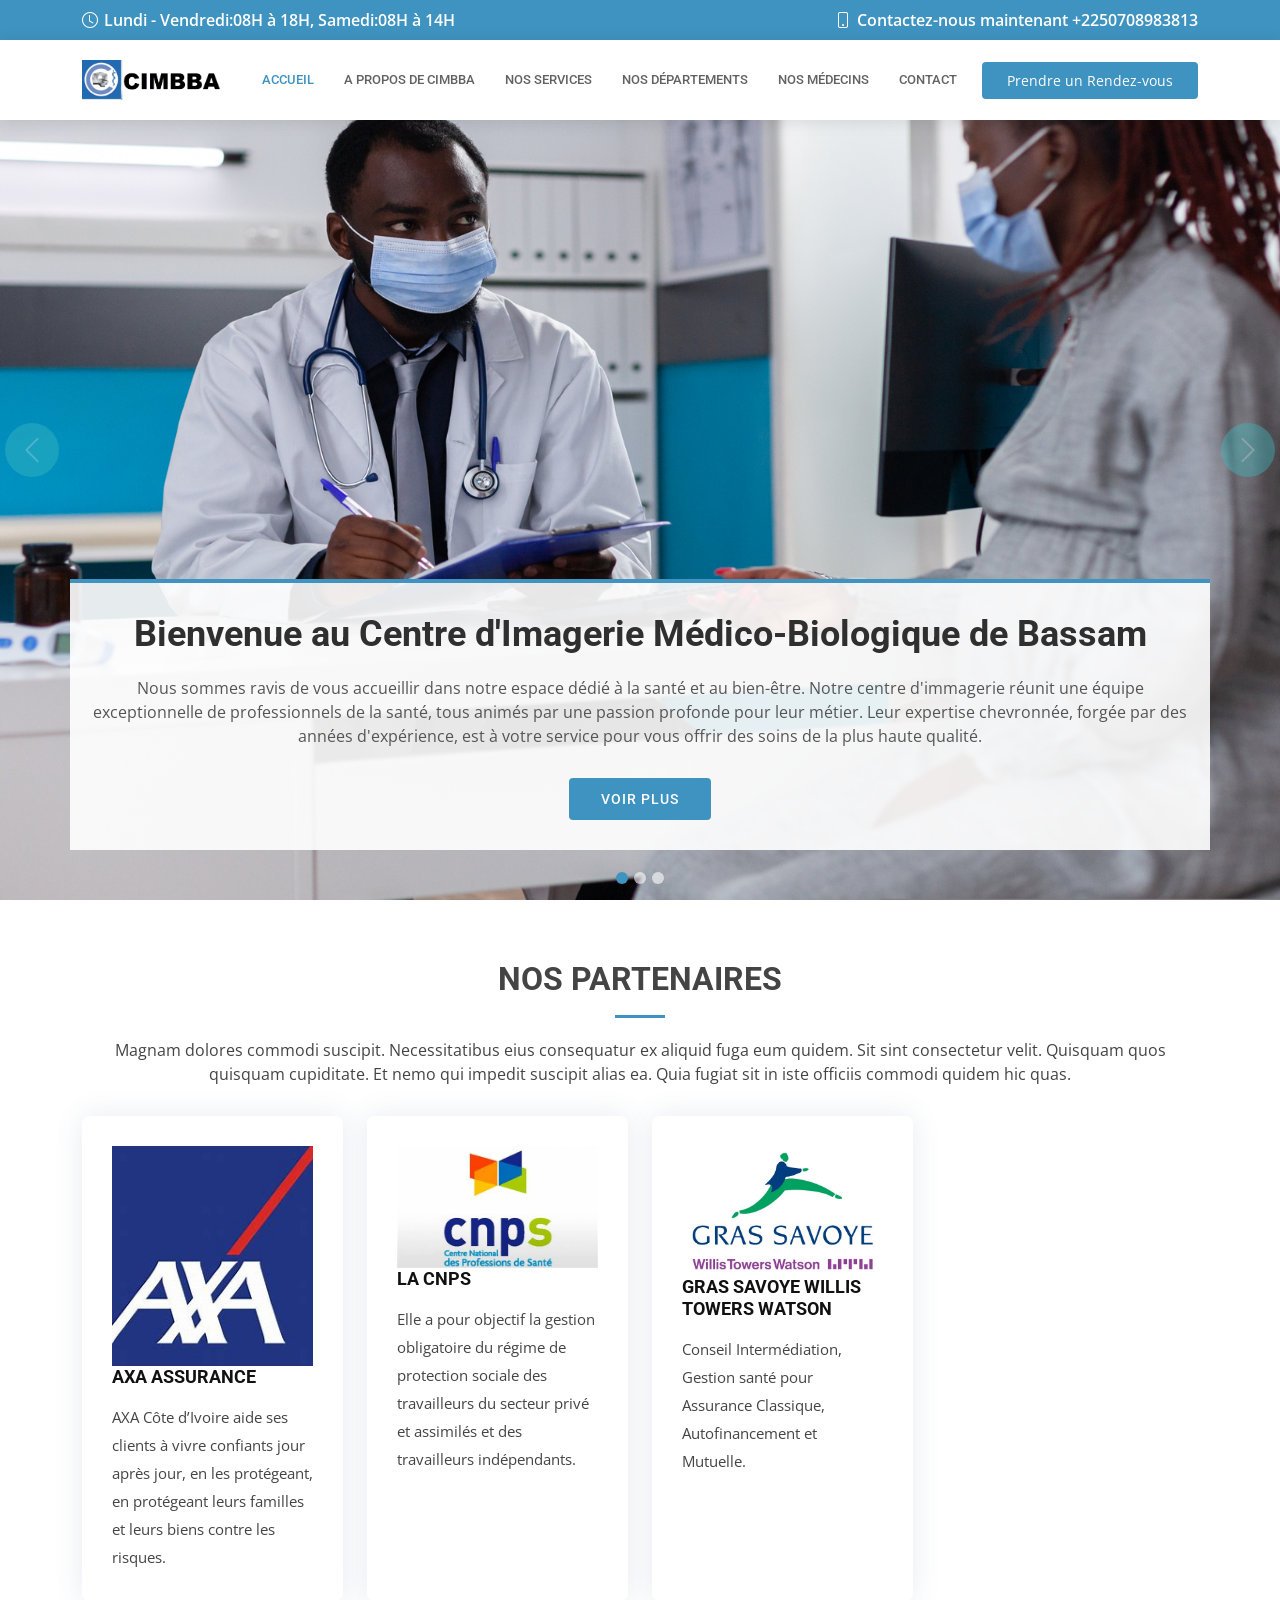
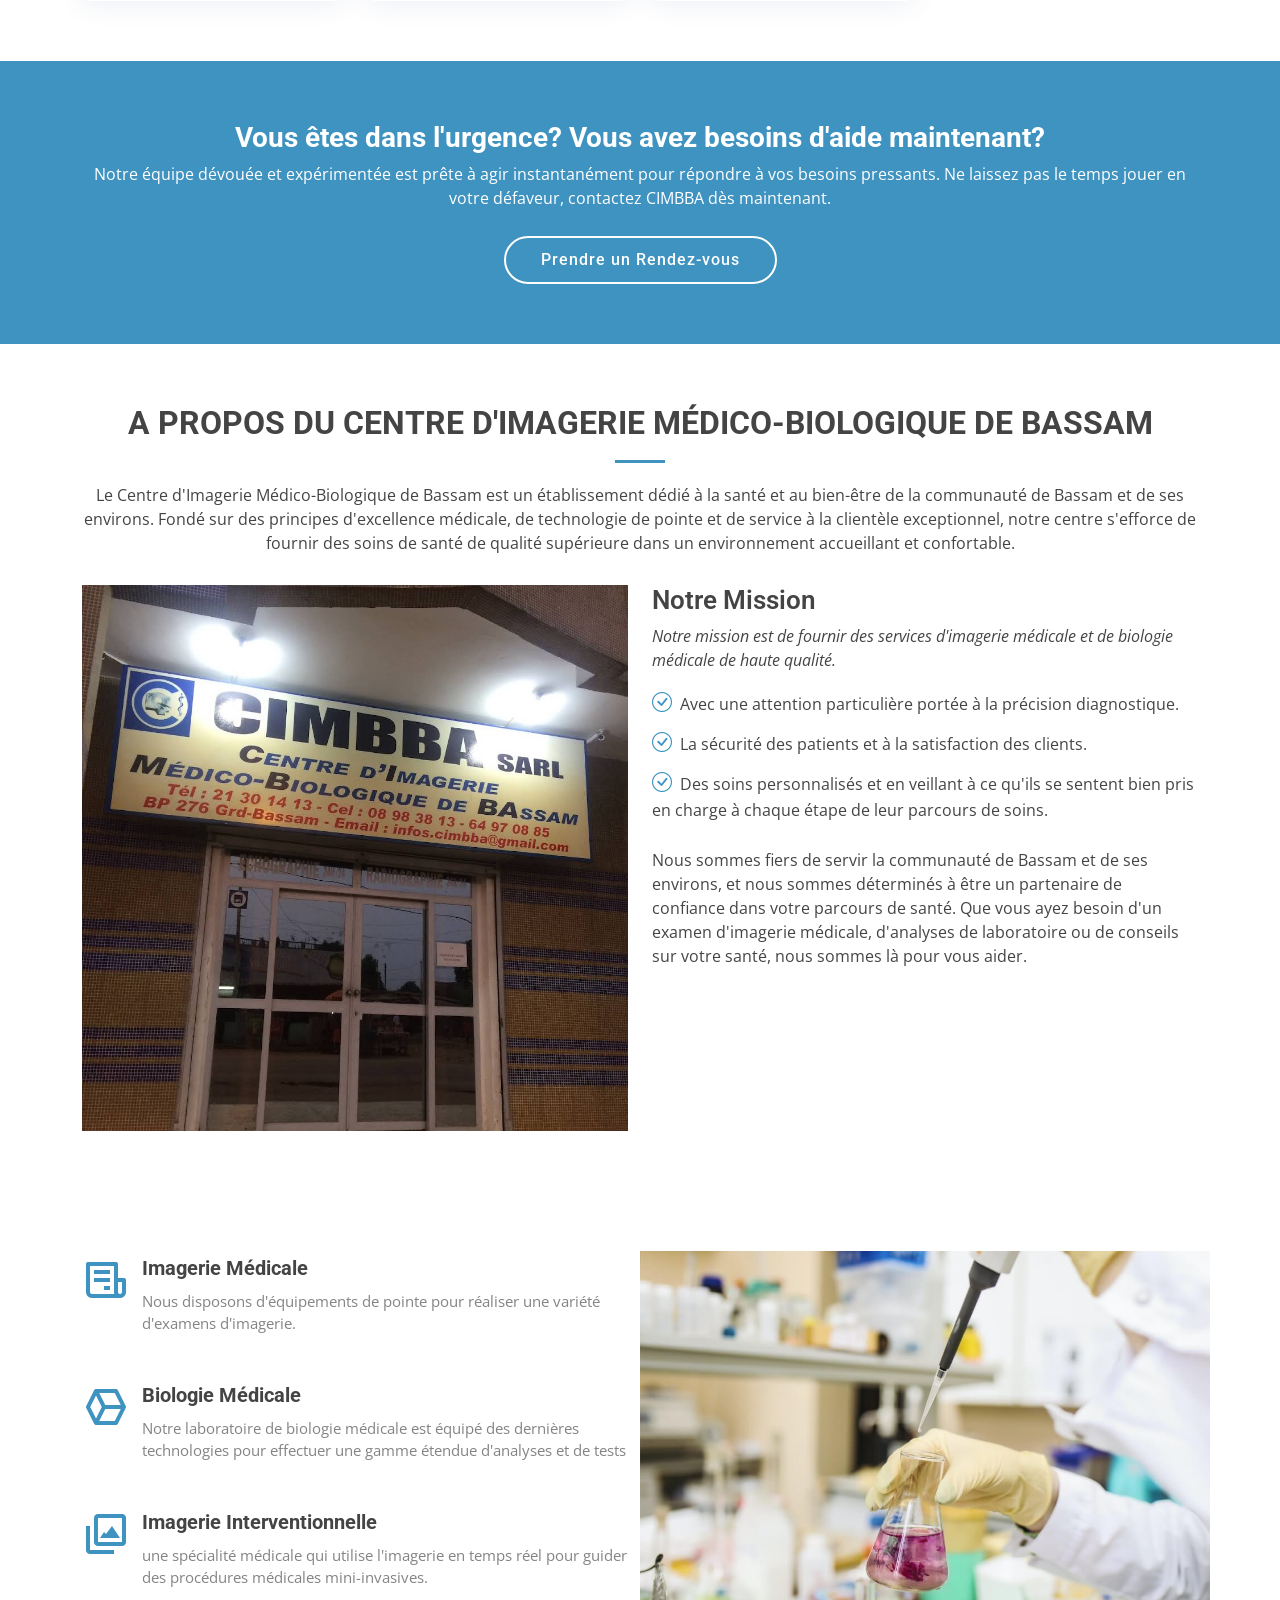
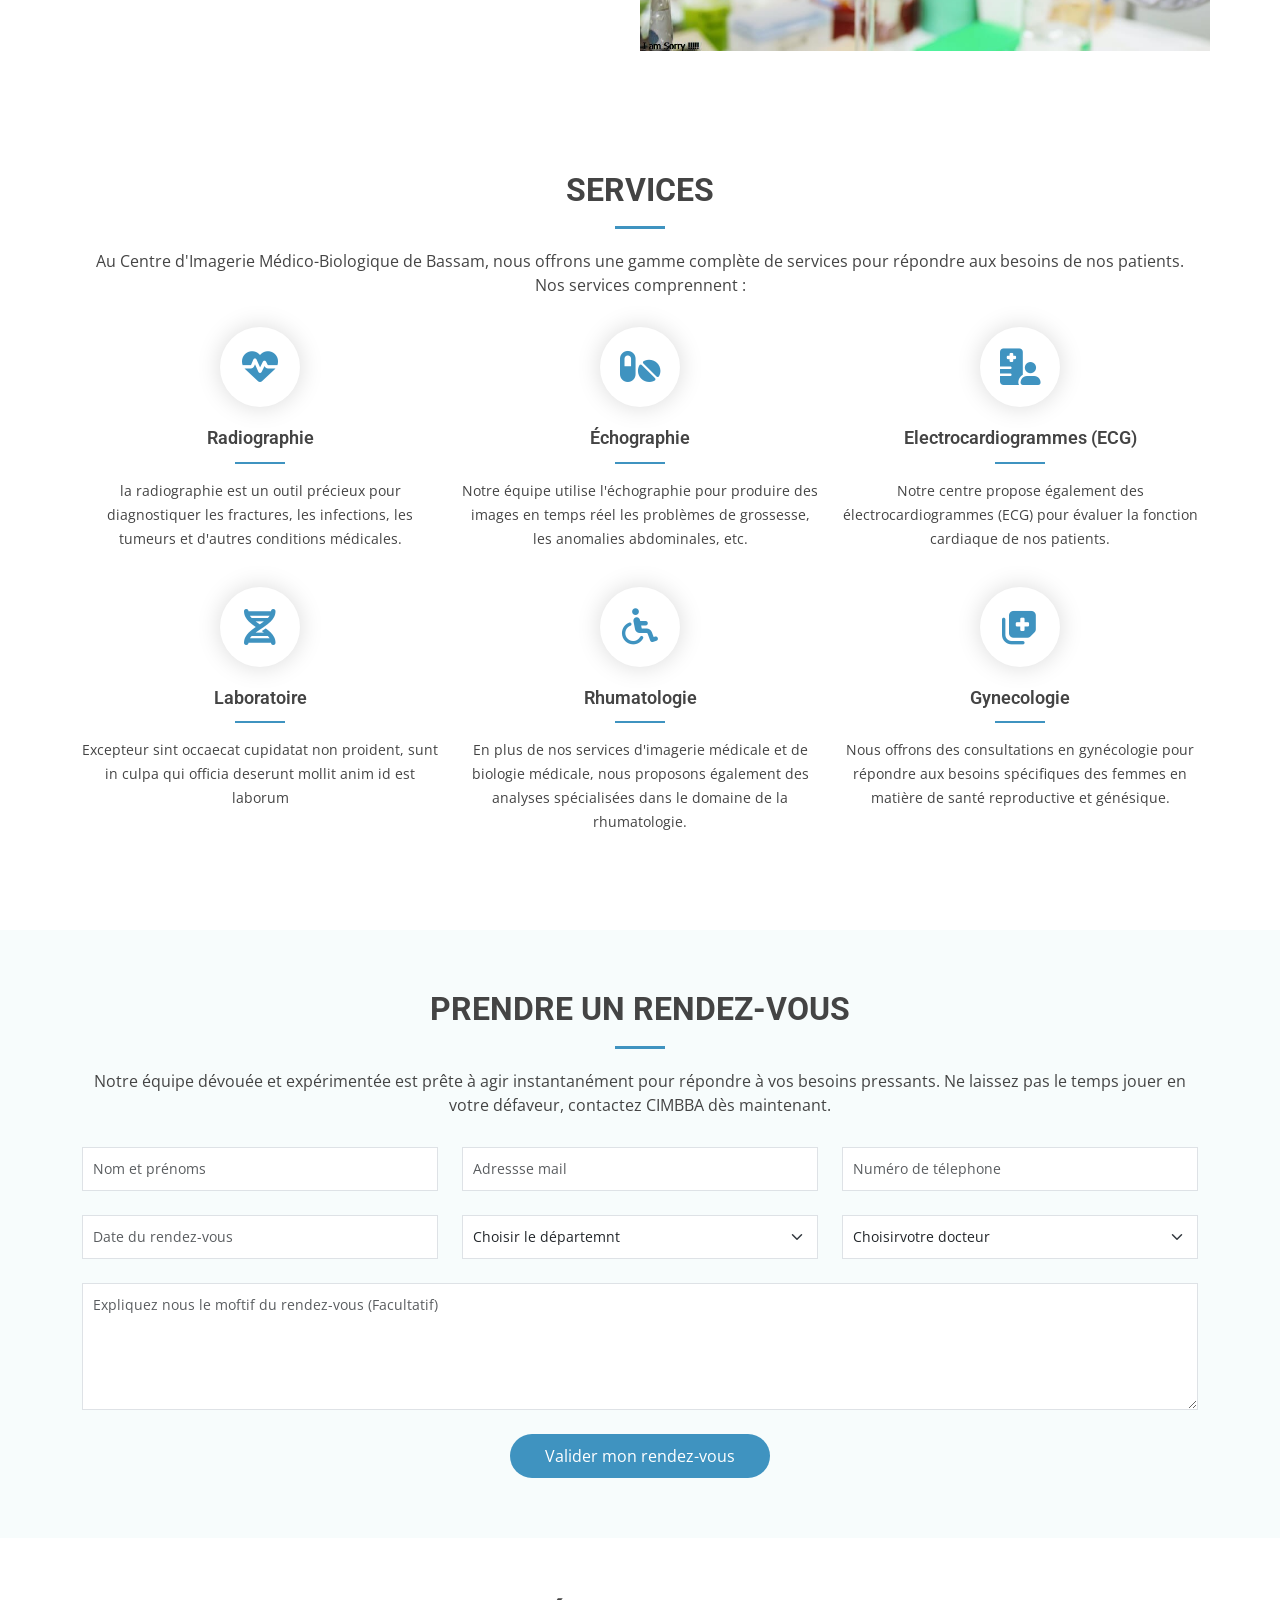
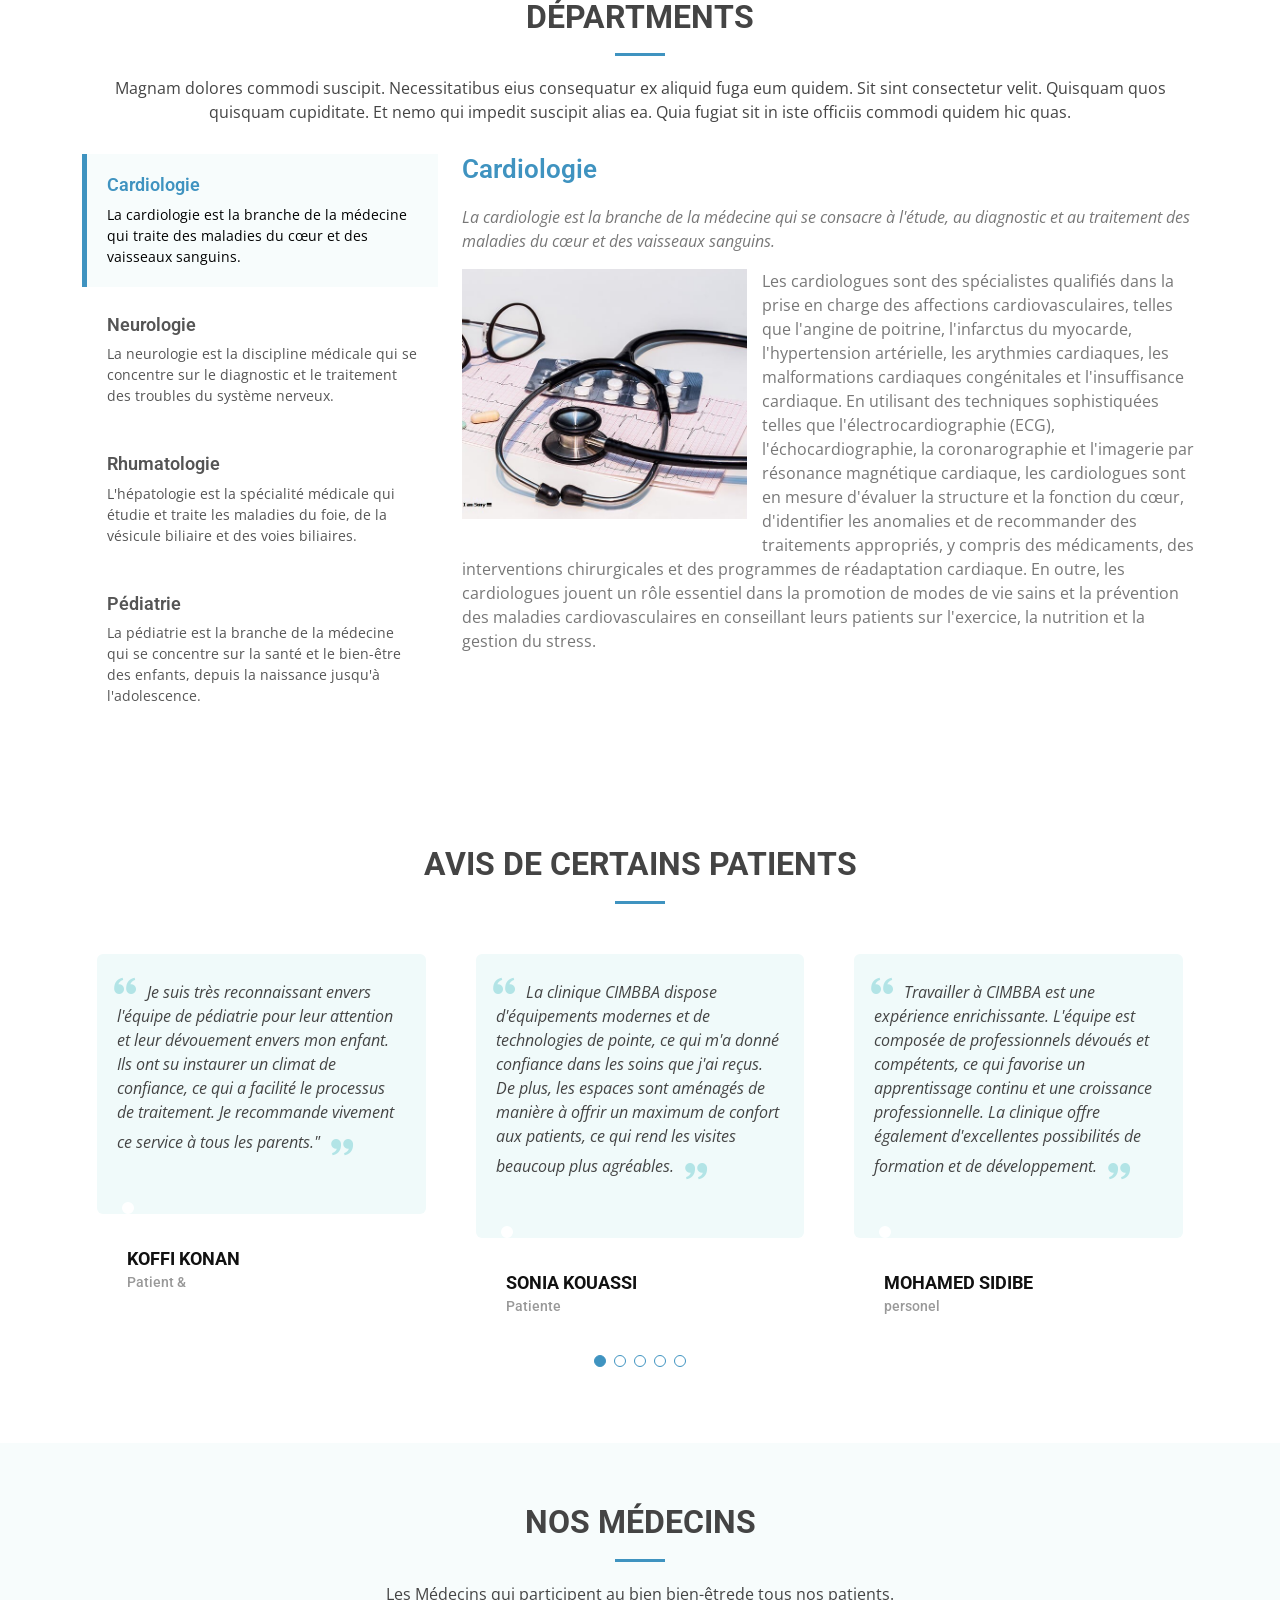
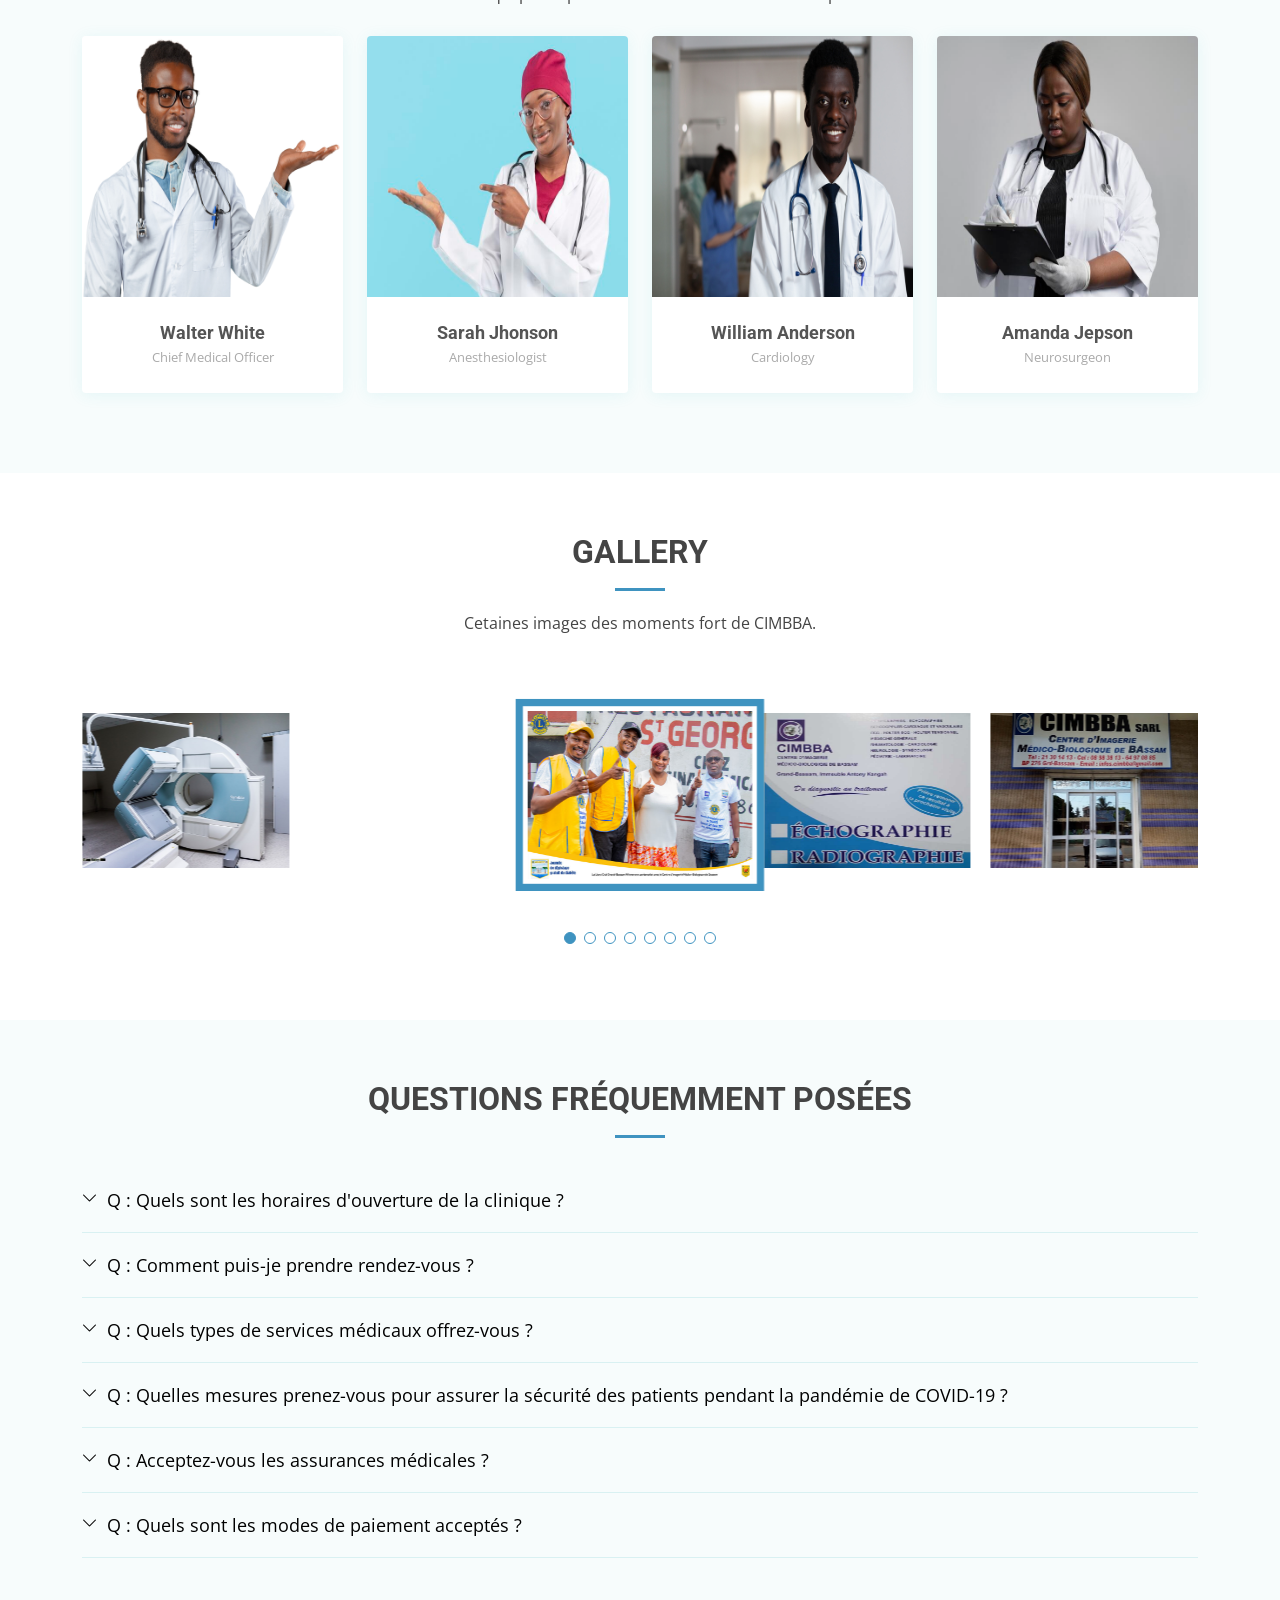
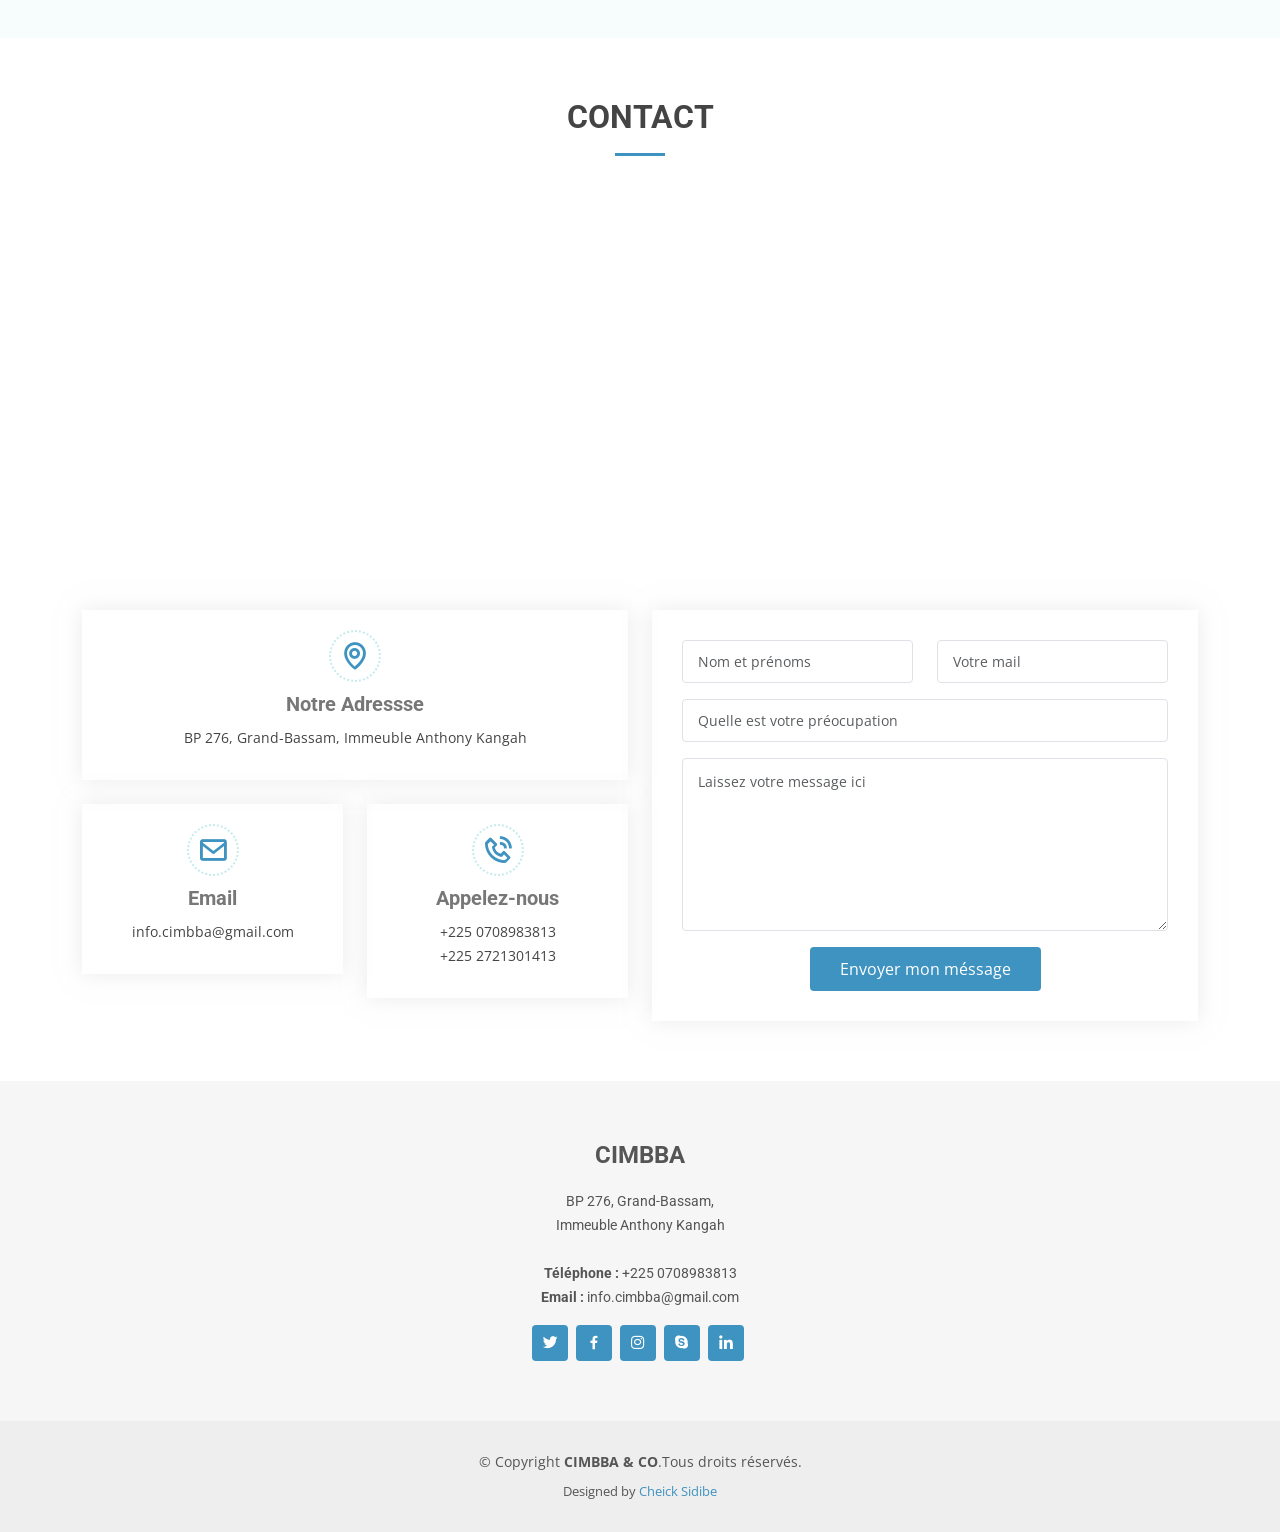
==== commit 9ce3186e: "Update index.html" ====
--- a/index.html
+++ b/index.html
@@ -799,7 +799,7 @@
 
         <div class="section-title">
           <h2>Contact</h2>
-          <p>Magnam dolores commodi suscipit. Necessitatibus eius consequatur ex aliquid fuga eum quidem. Sit sint consectetur velit. Quisquam quos quisquam cupiditate. Et nemo qui impedit suscipit alias ea. Quia fugiat sit in iste officiis commodi quidem hic quas.</p>
+          <p></p>
         </div>
 
       </div>
@@ -932,4 +932,4 @@
 
 </body>
 
-</html>+</html>
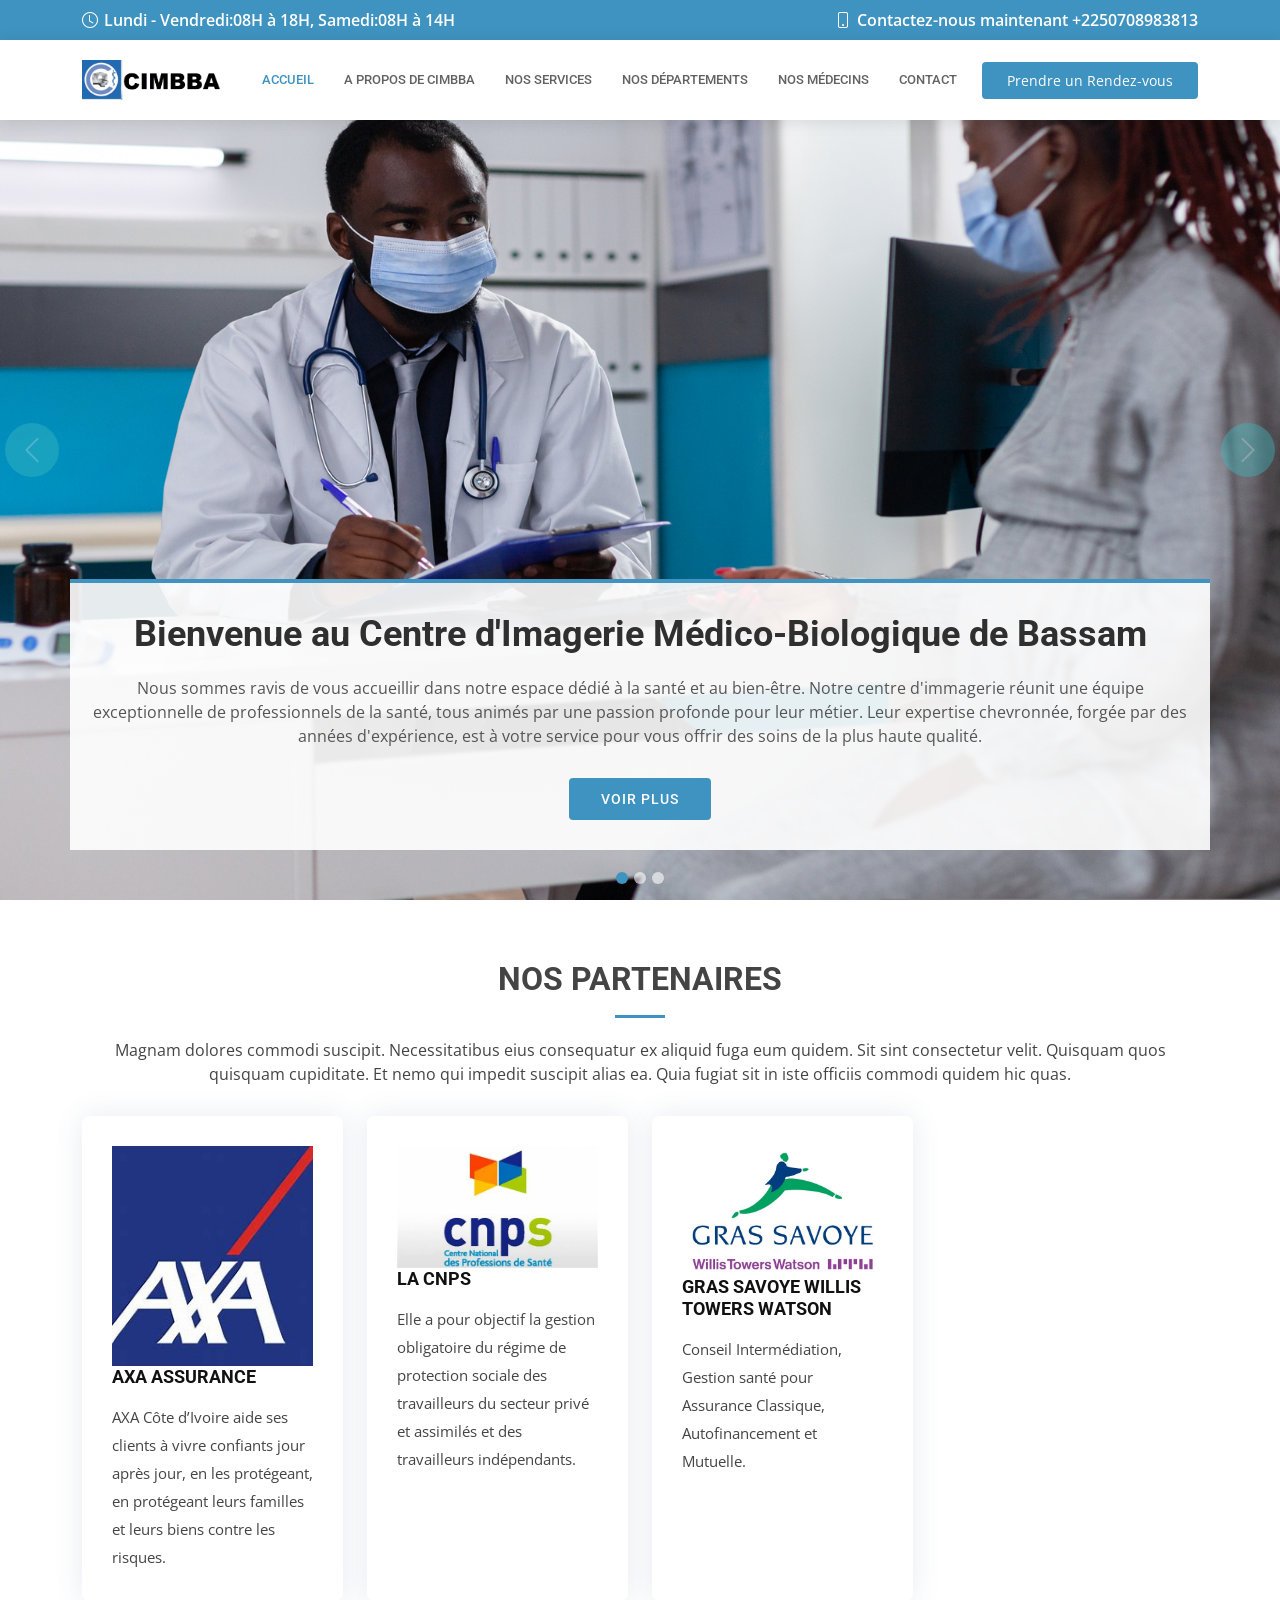
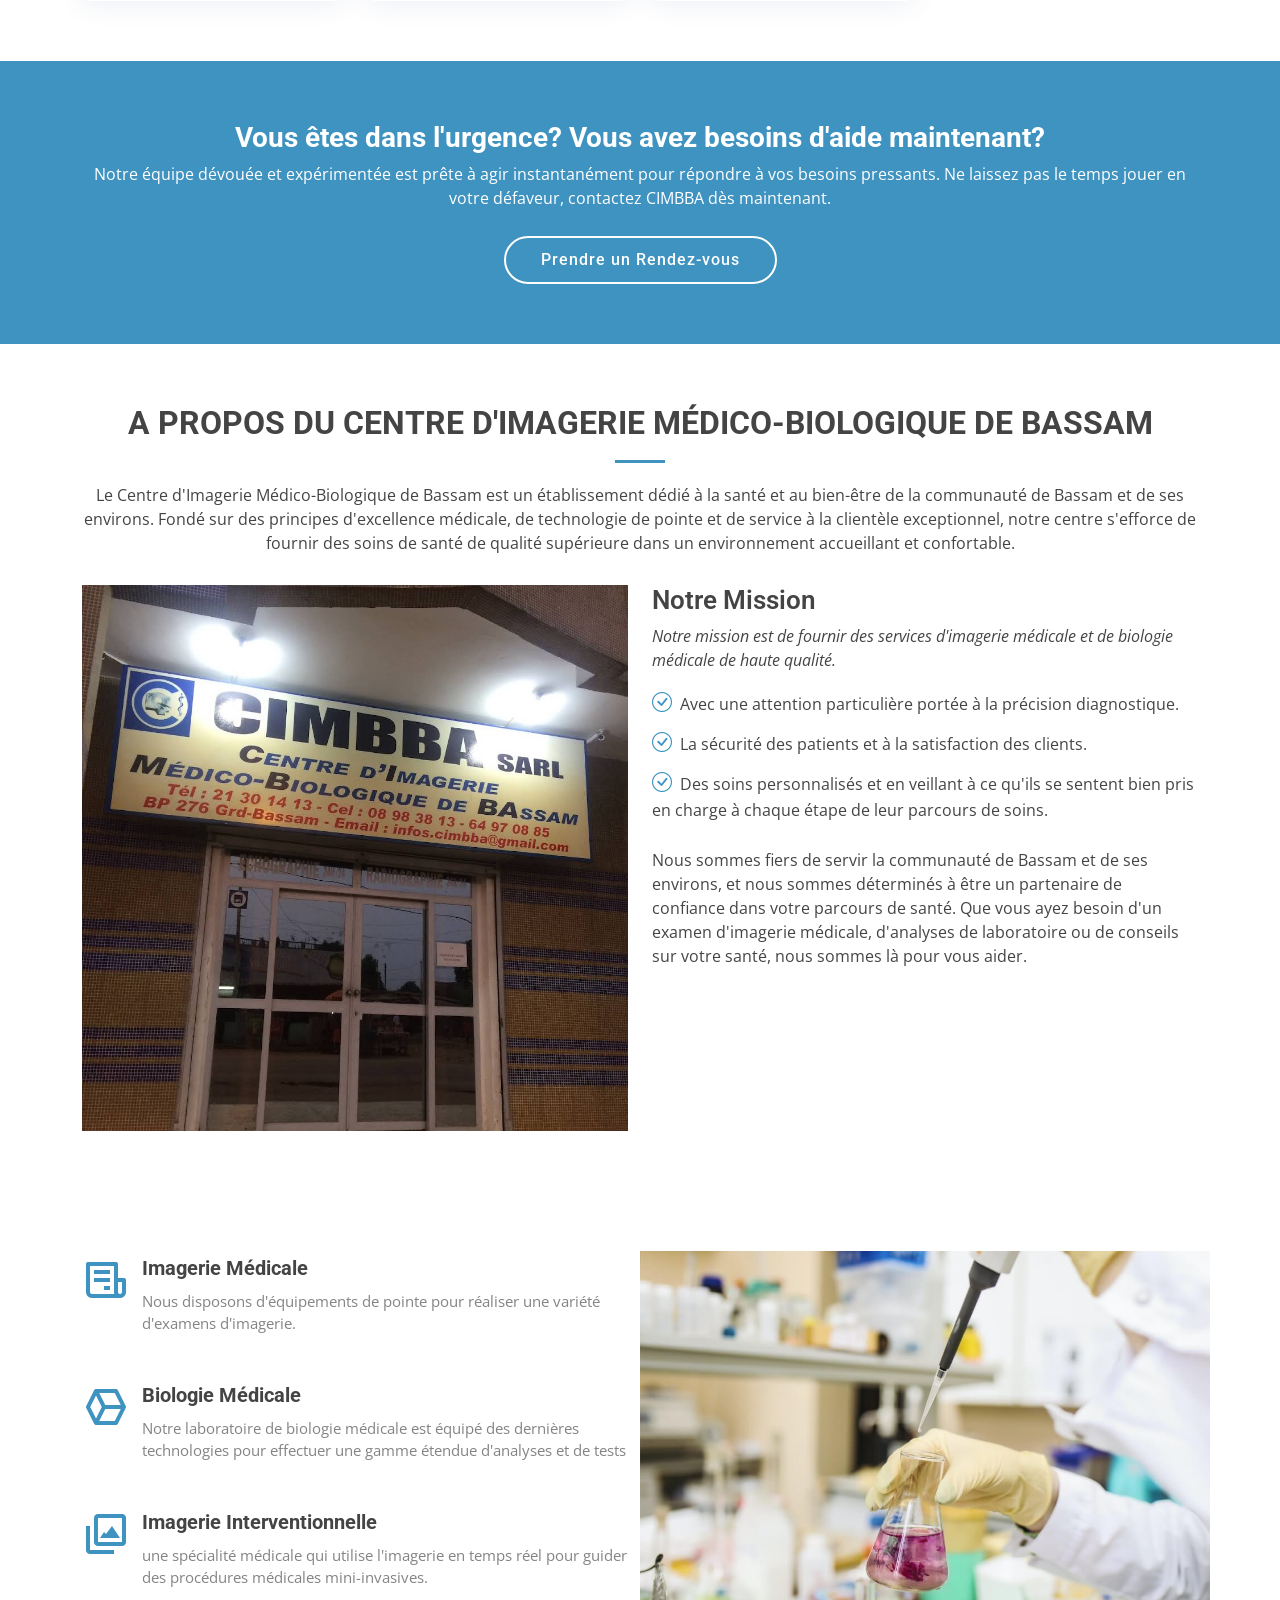
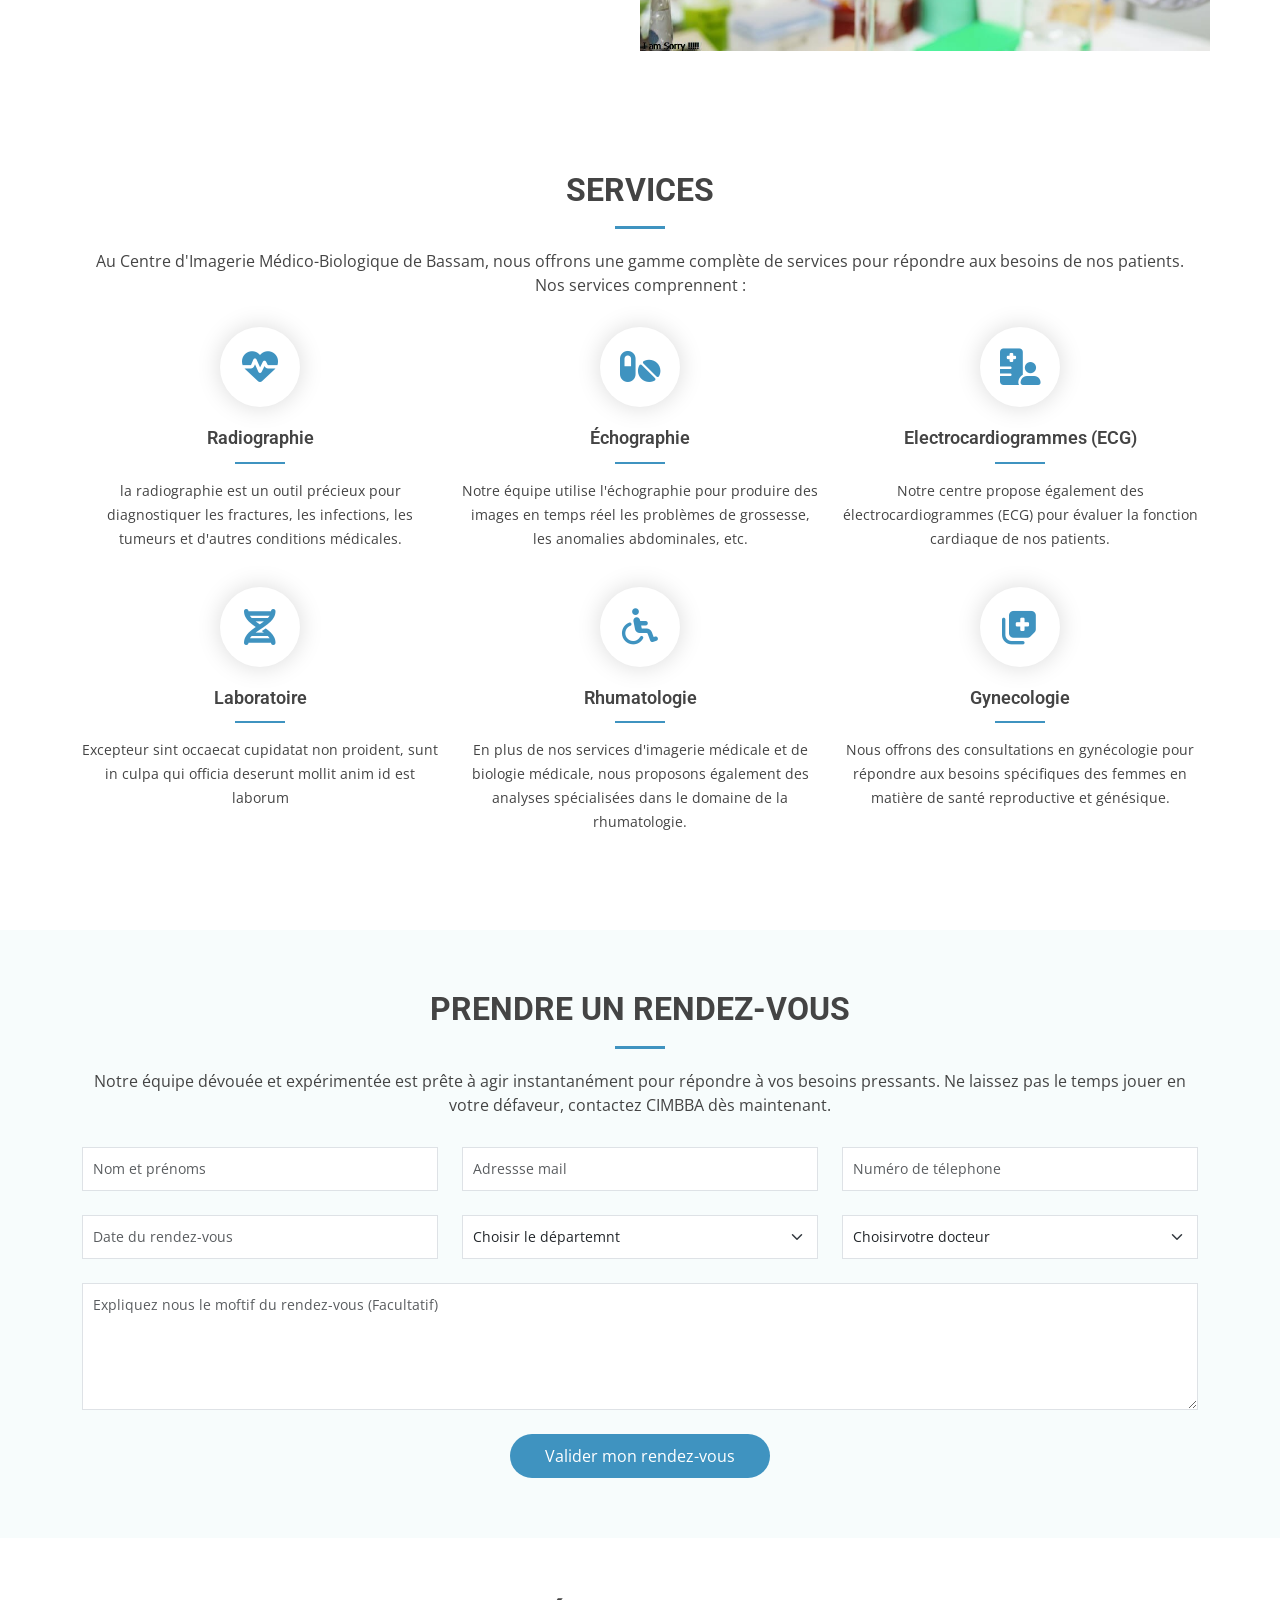
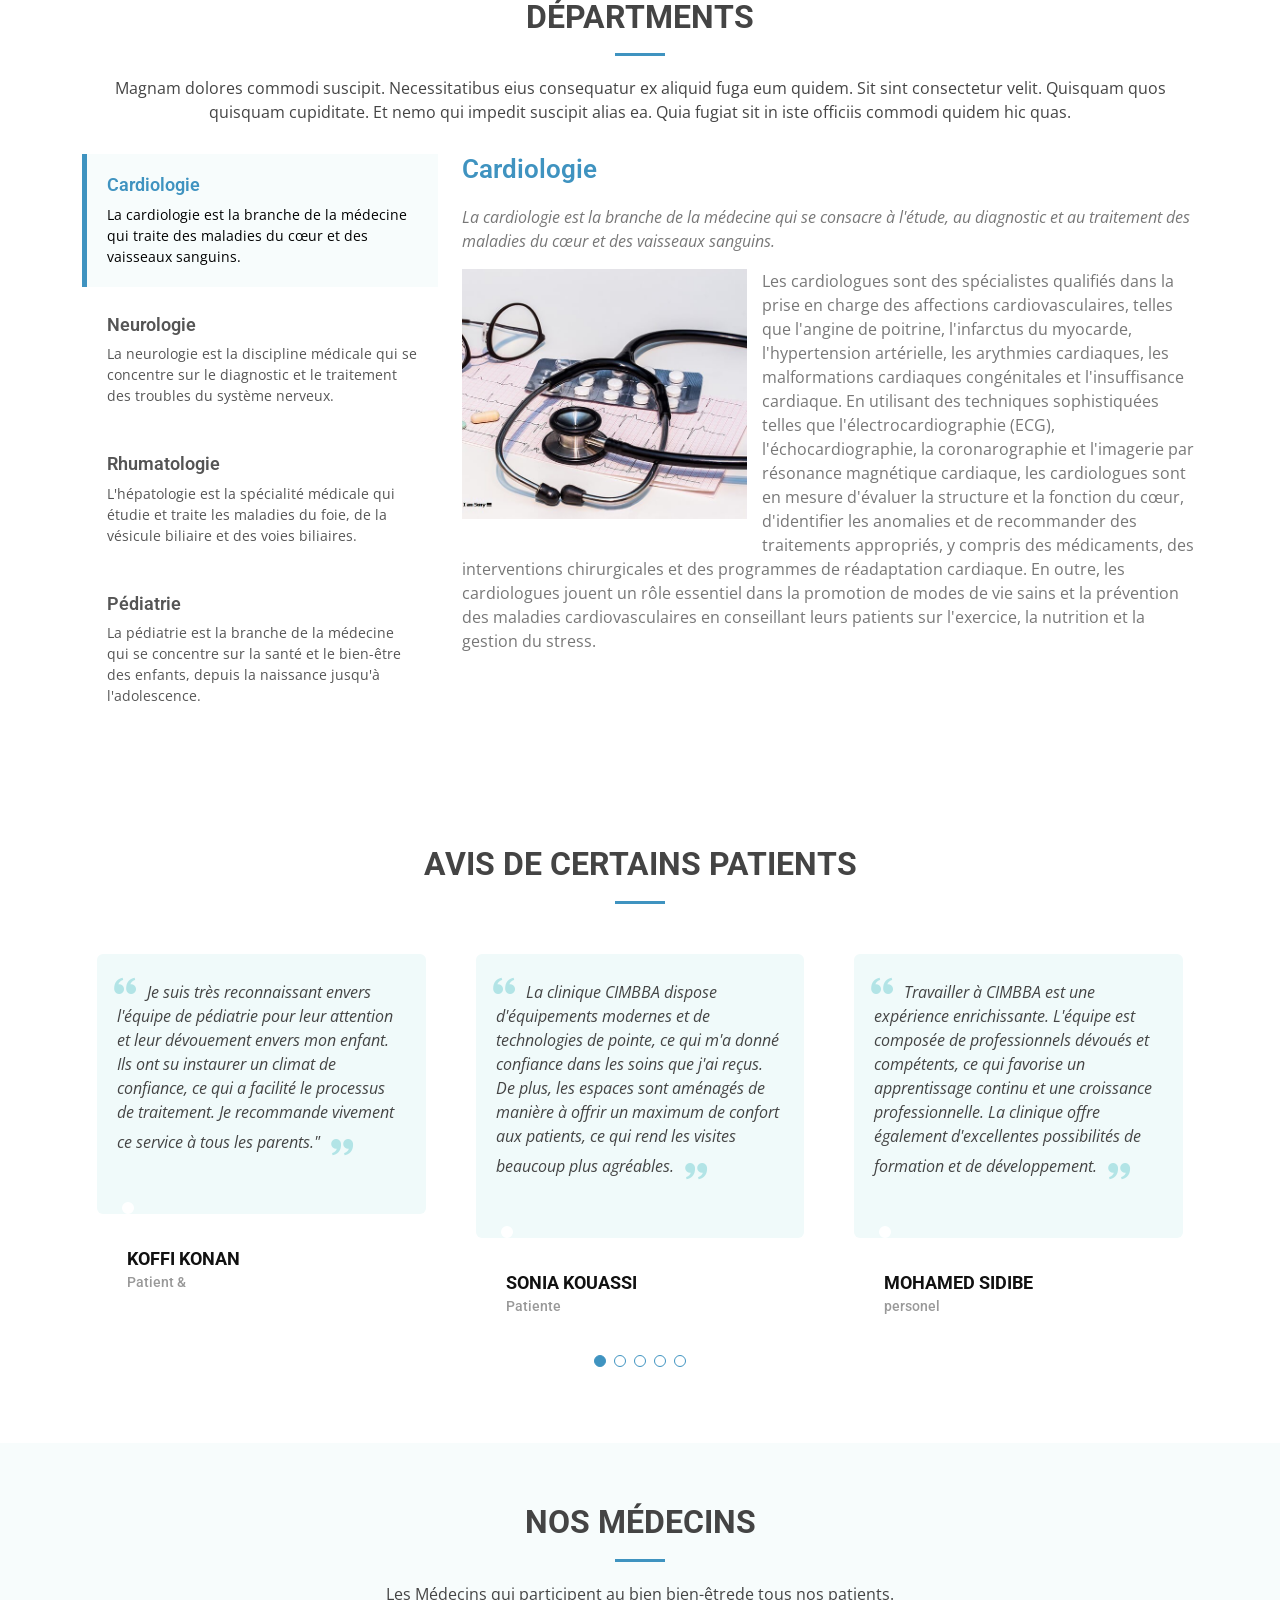
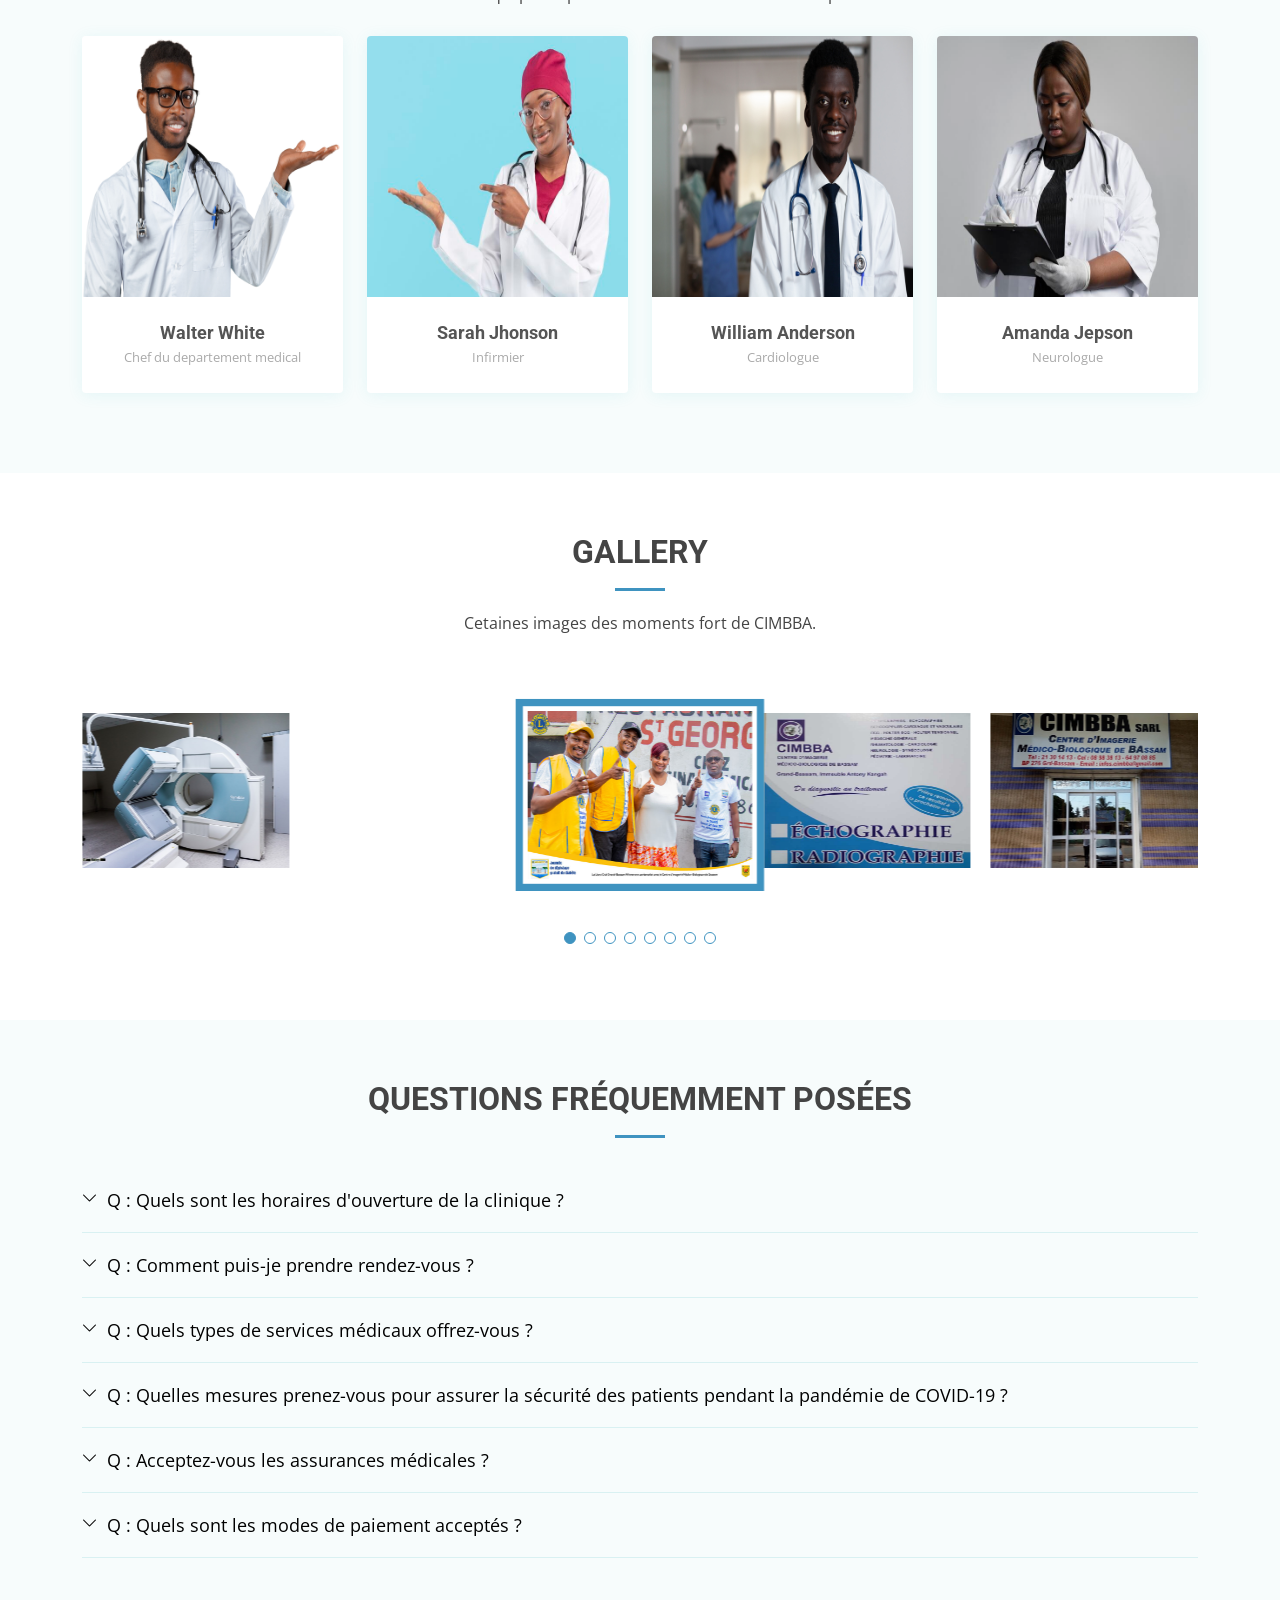
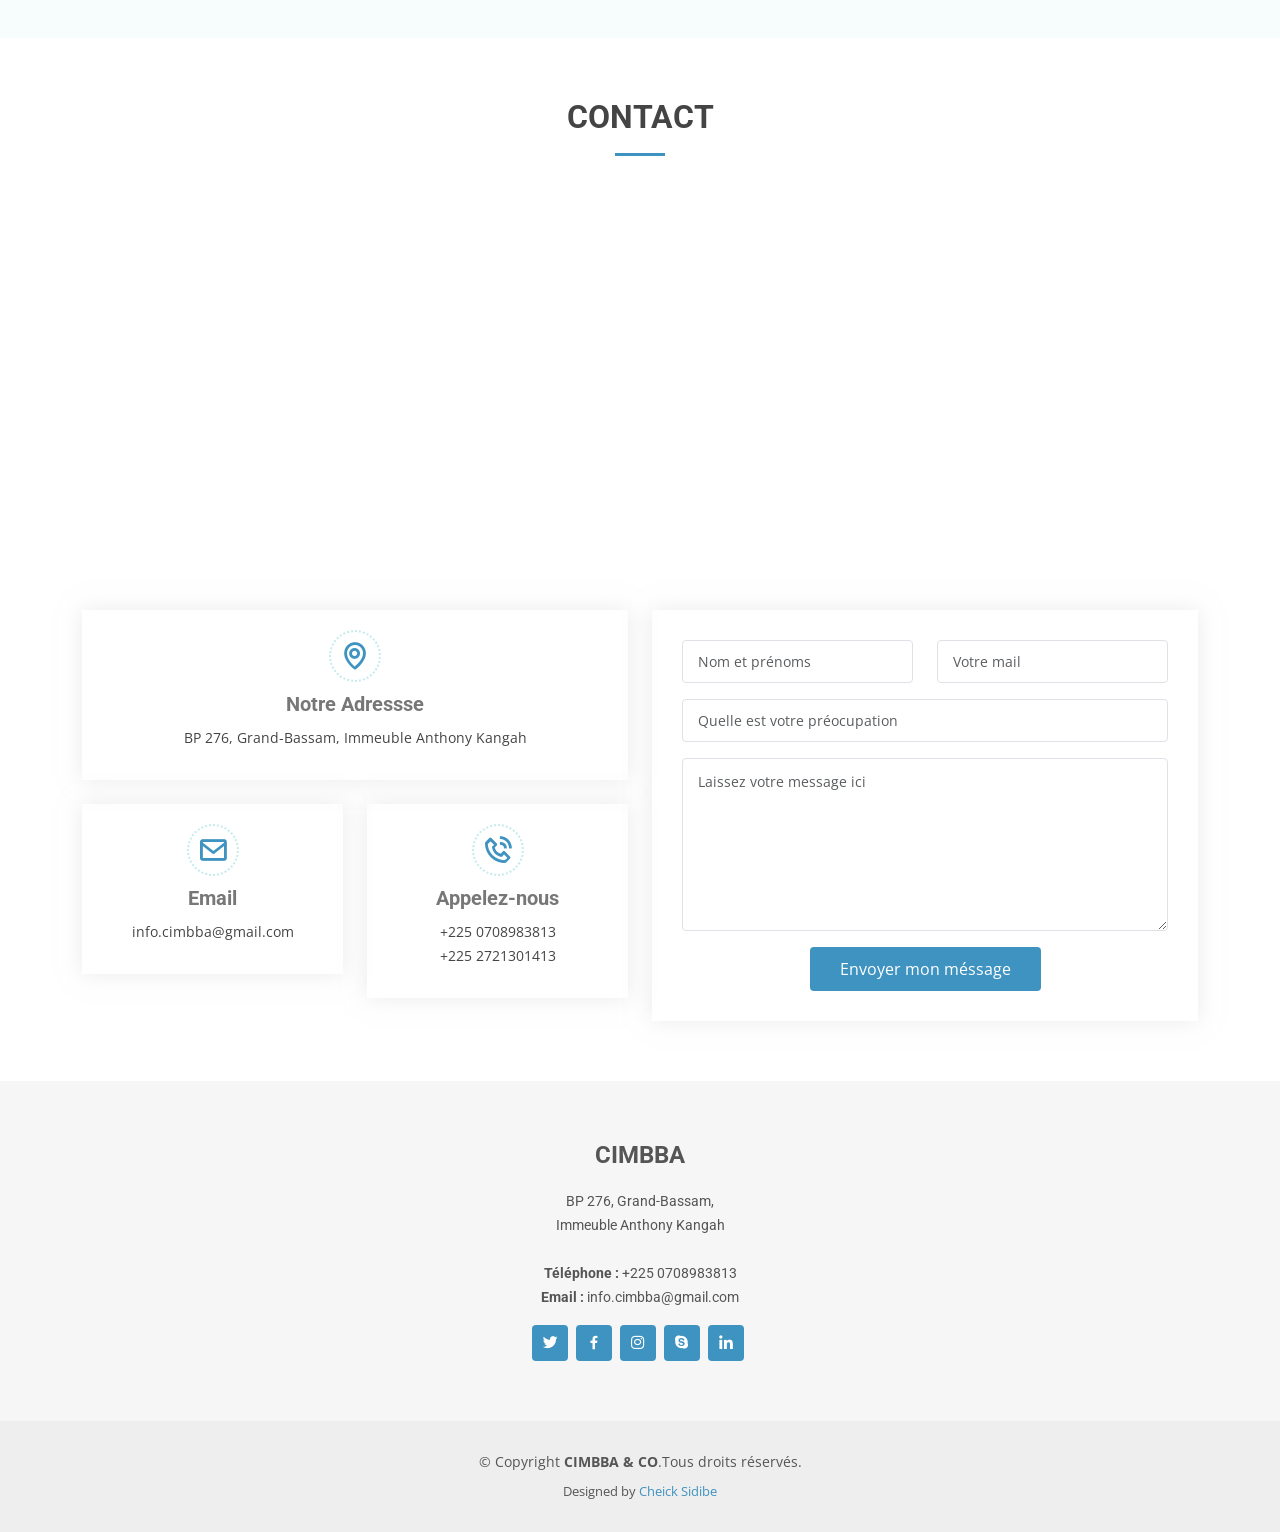
==== commit 18309633: "Update index.html" ====
--- a/index.html
+++ b/index.html
@@ -633,7 +633,7 @@
               </div>
               <div class="member-info">
                 <h4>Walter White</h4>
-                <span>Chief Medical Officer</span>
+                <span>Chef du departement medical</span>
               </div>
             </div>
           </div>
@@ -651,7 +651,7 @@
               </div>
               <div class="member-info">
                 <h4>Sarah Jhonson</h4>
-                <span>Anesthesiologist</span>
+                <span>Infirmier</span>
               </div>
             </div>
           </div>
@@ -669,7 +669,7 @@
               </div>
               <div class="member-info">
                 <h4>William Anderson</h4>
-                <span>Cardiology</span>
+                <span>Cardiologue</span>
               </div>
             </div>
           </div>
@@ -687,7 +687,7 @@
               </div>
               <div class="member-info">
                 <h4>Amanda Jepson</h4>
-                <span>Neurosurgeon</span>
+                <span>Neurologue</span>
               </div>
             </div>
           </div>
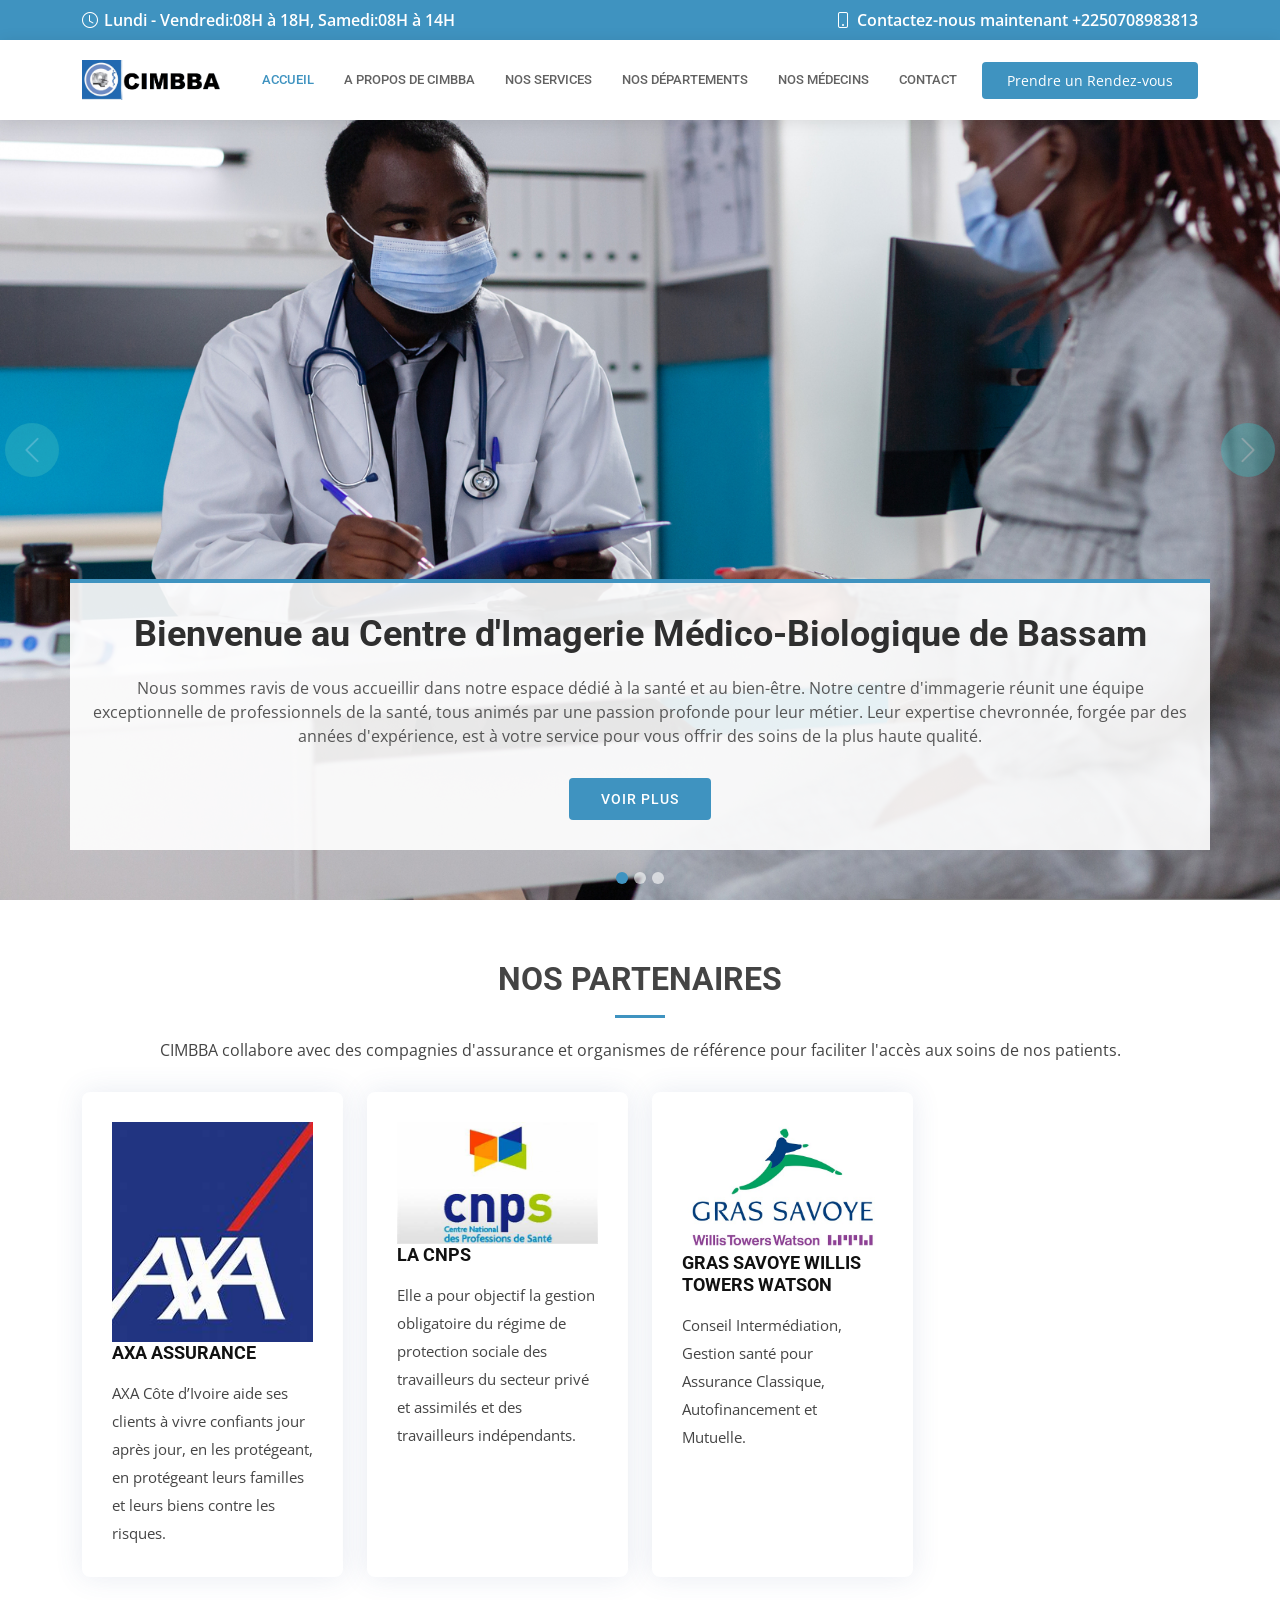
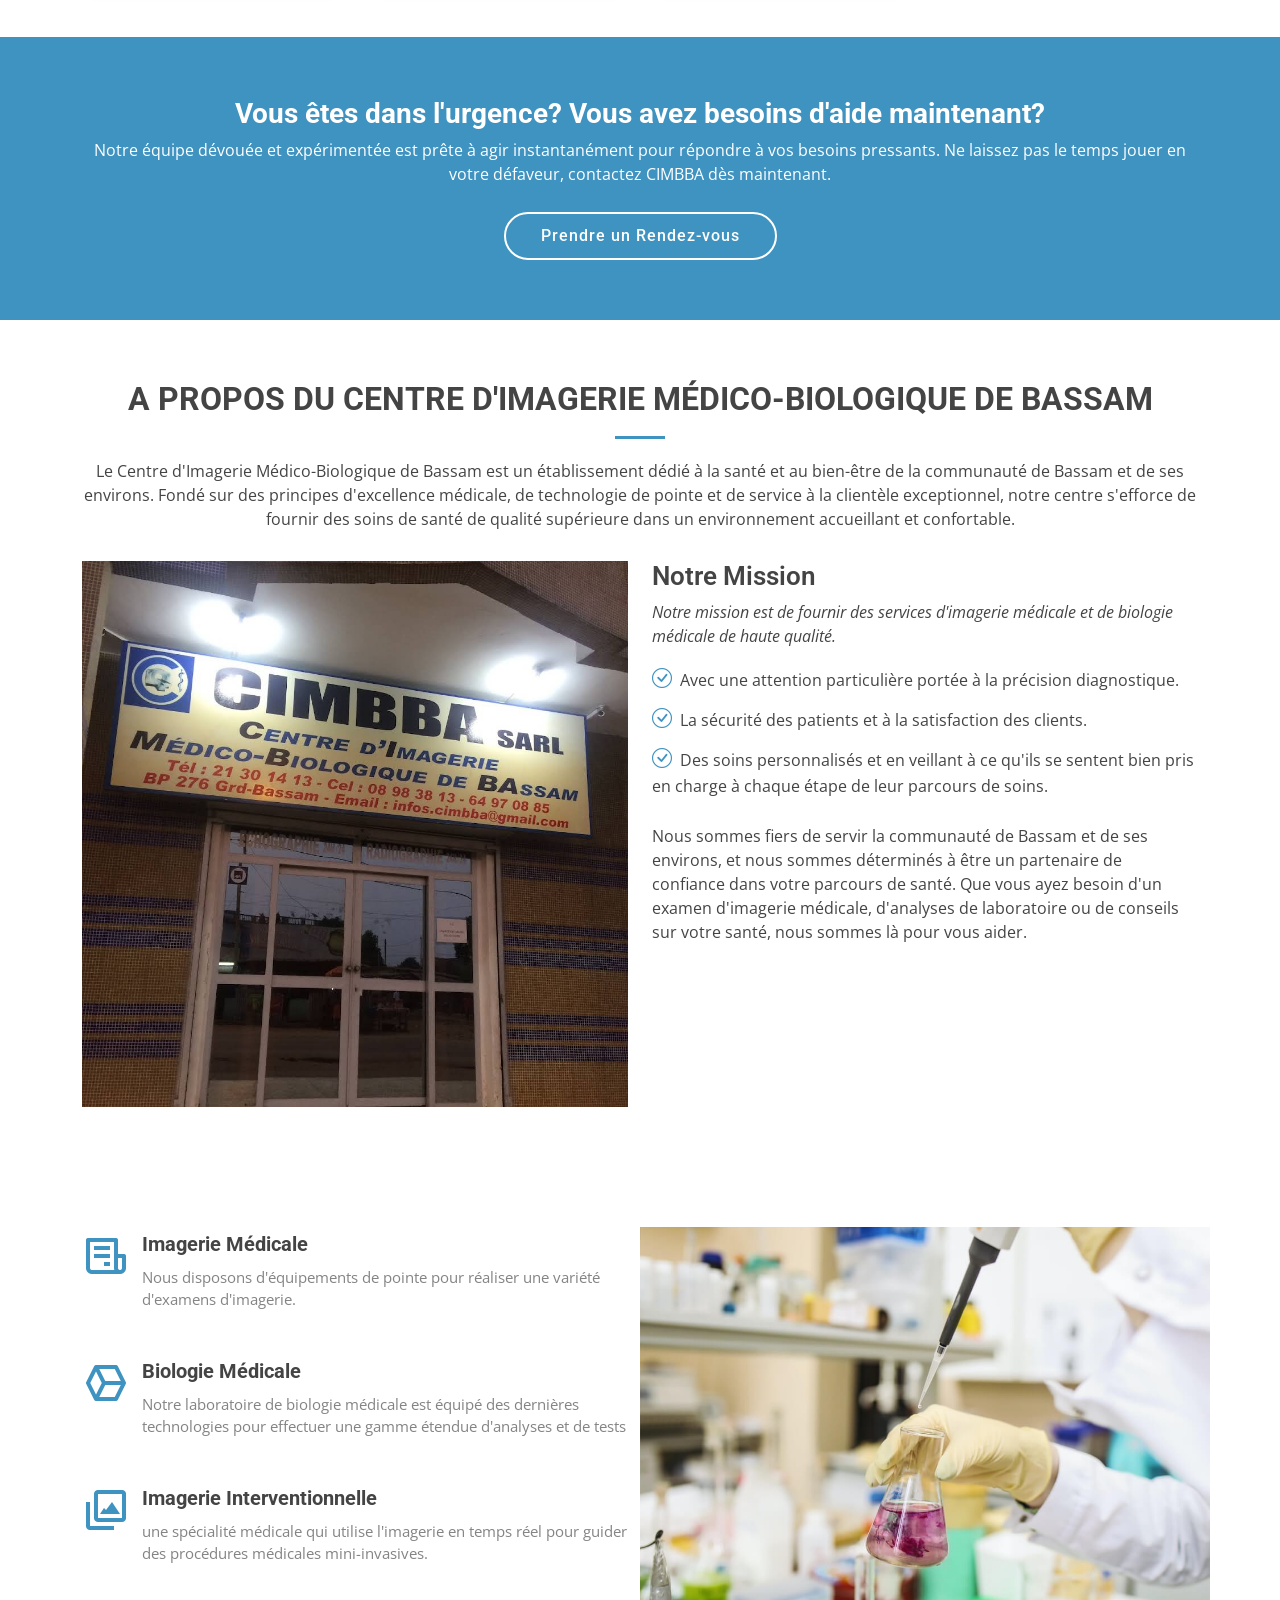
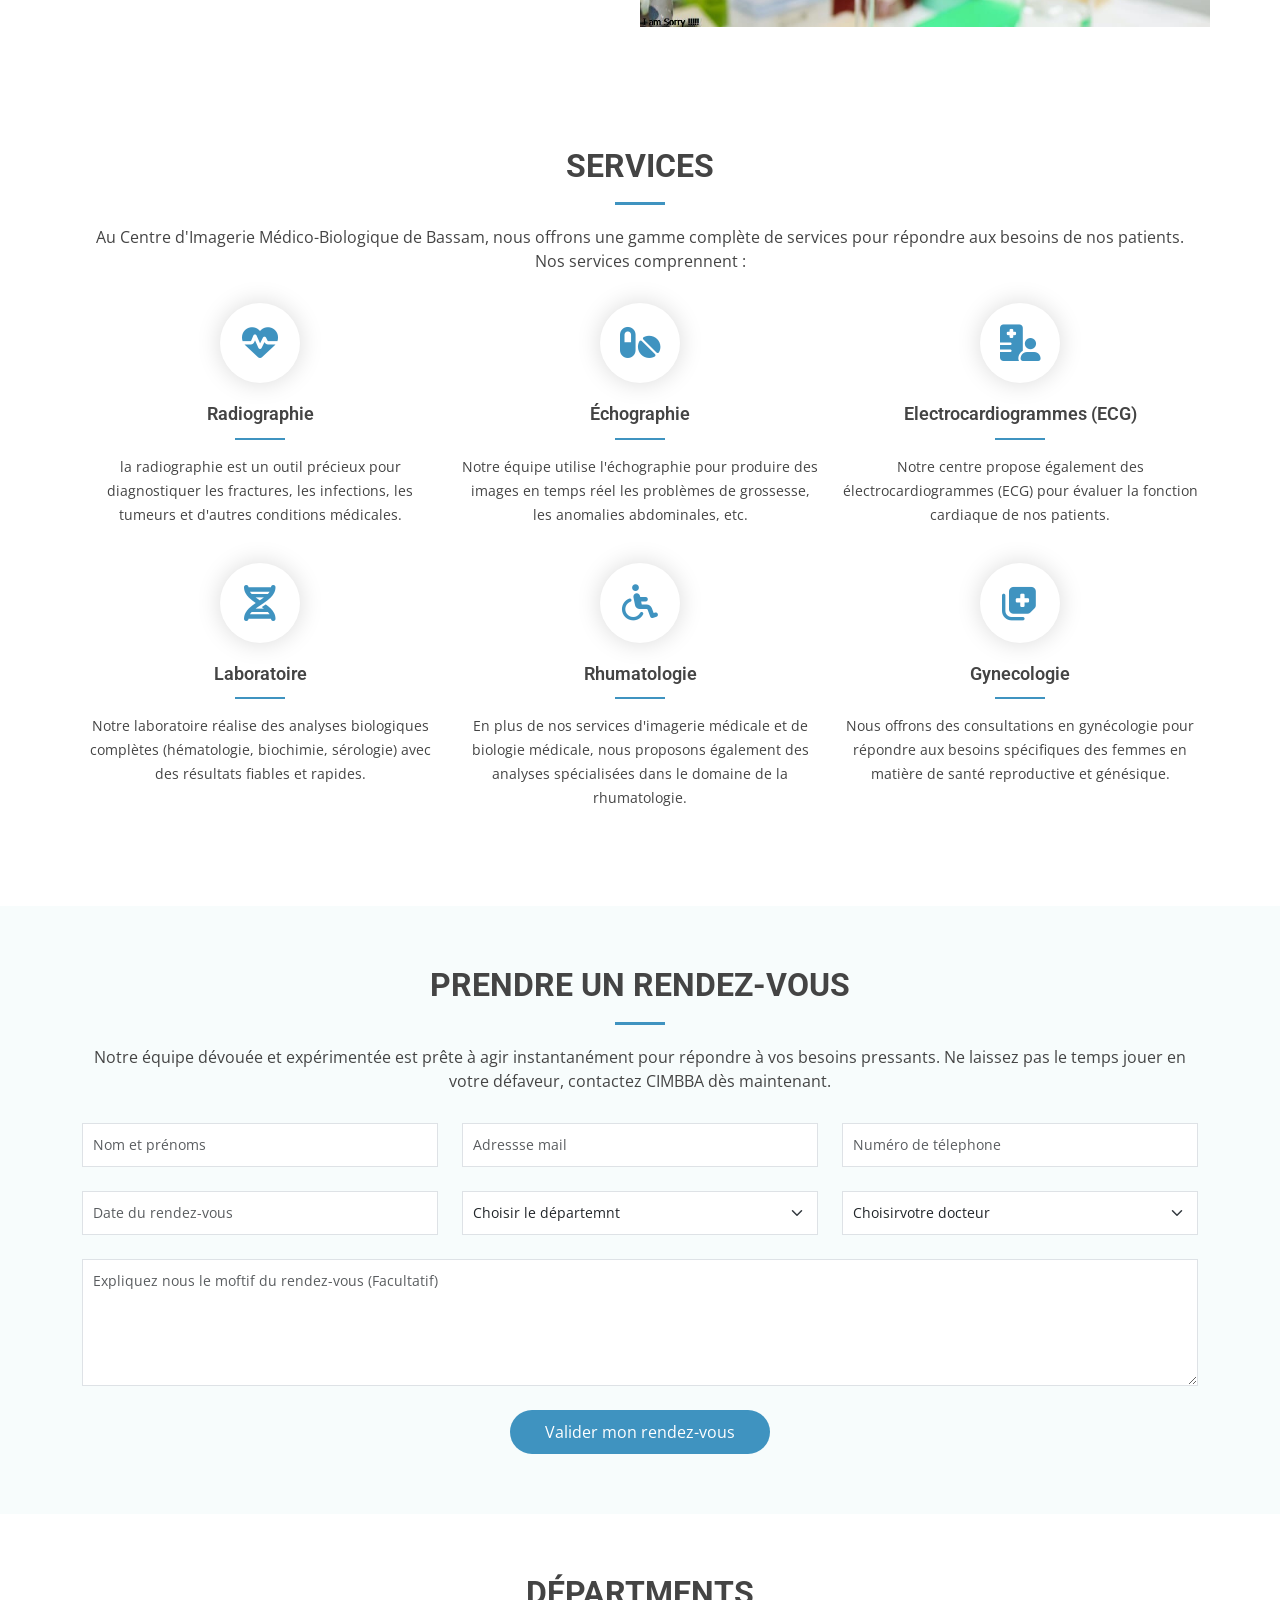
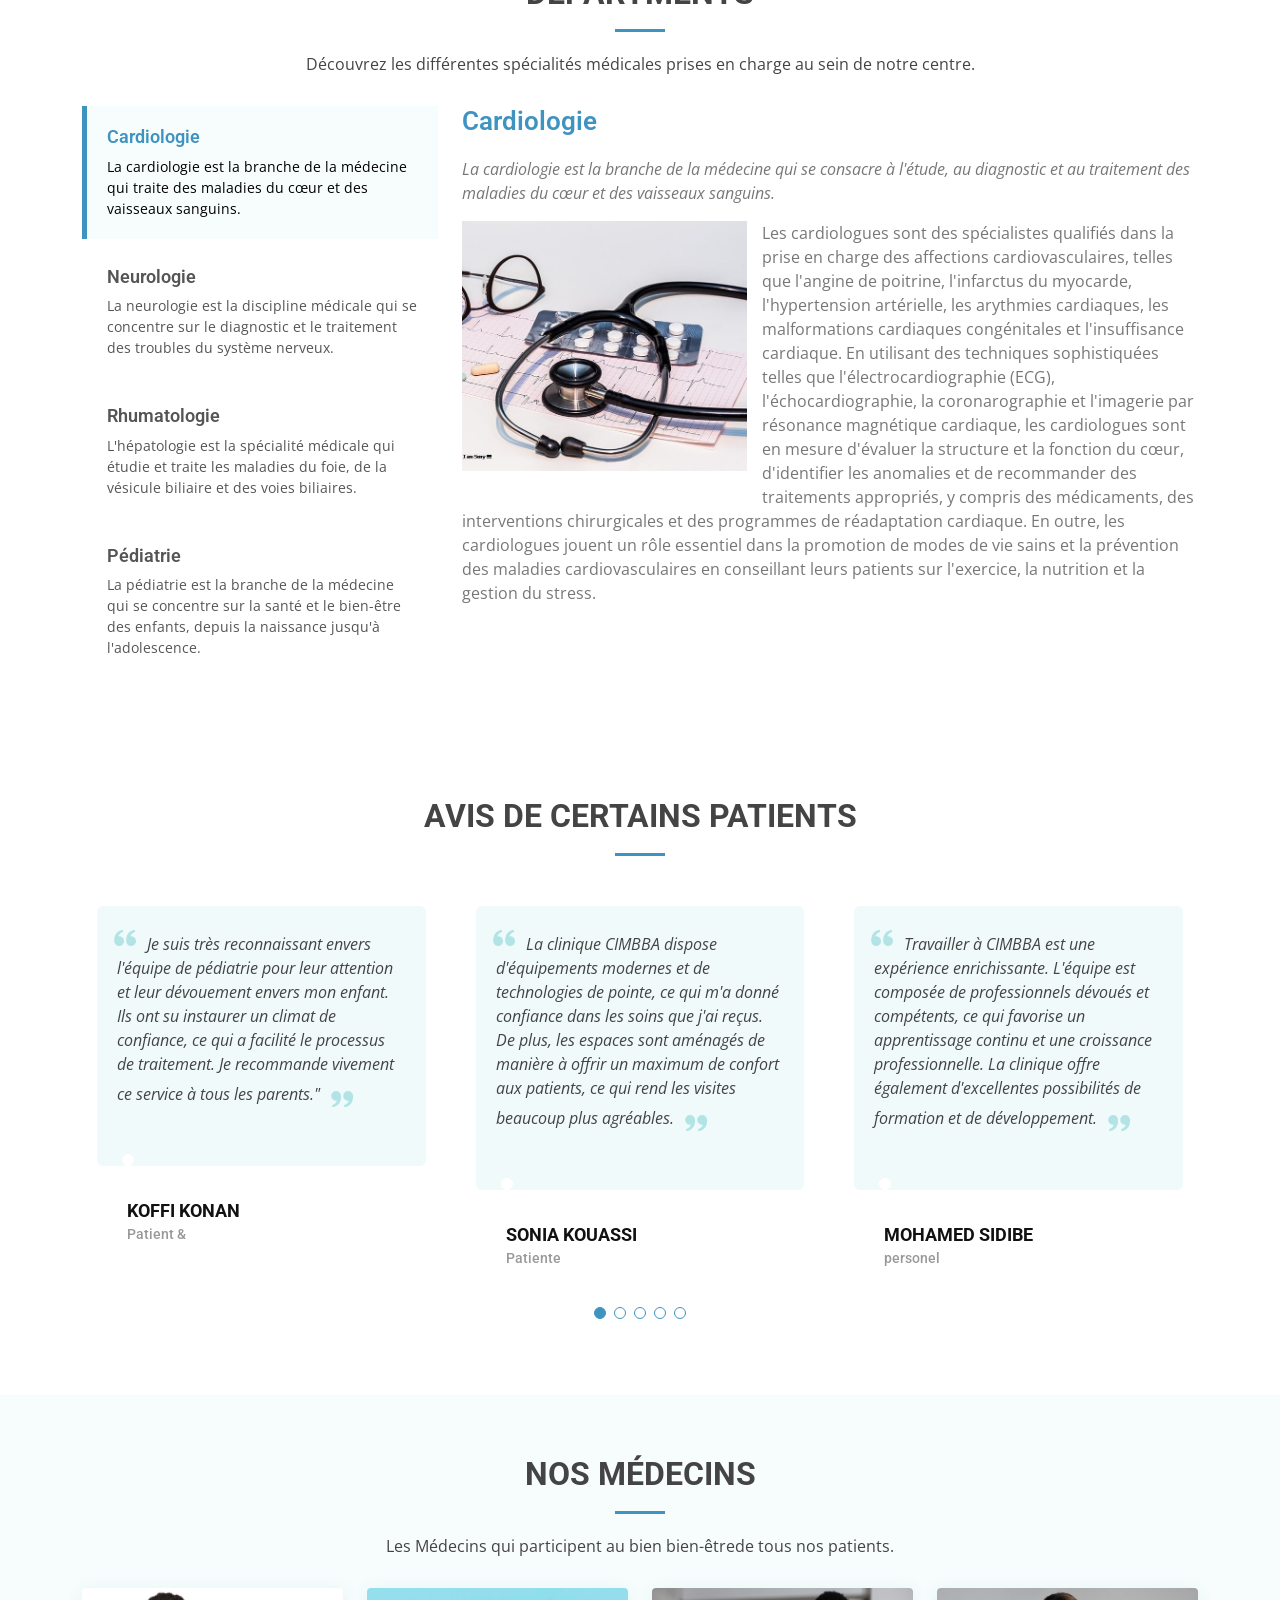
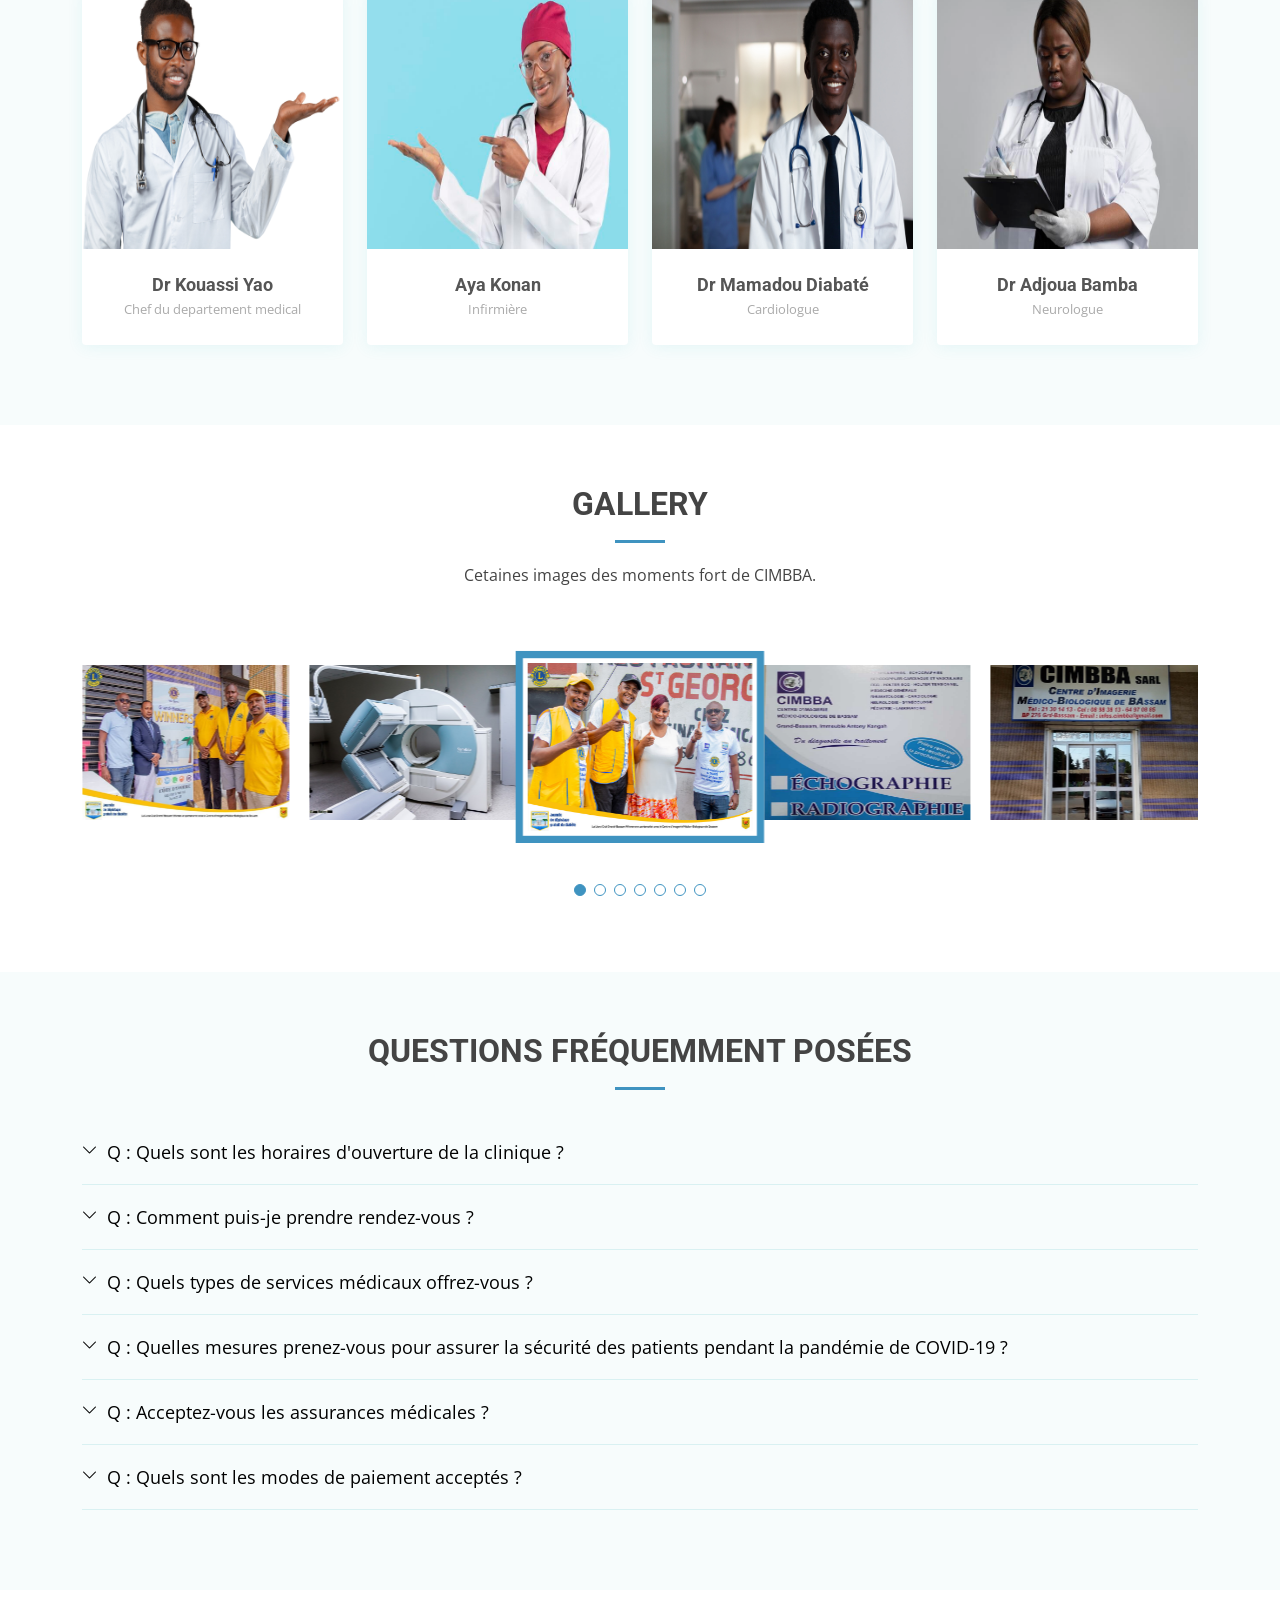
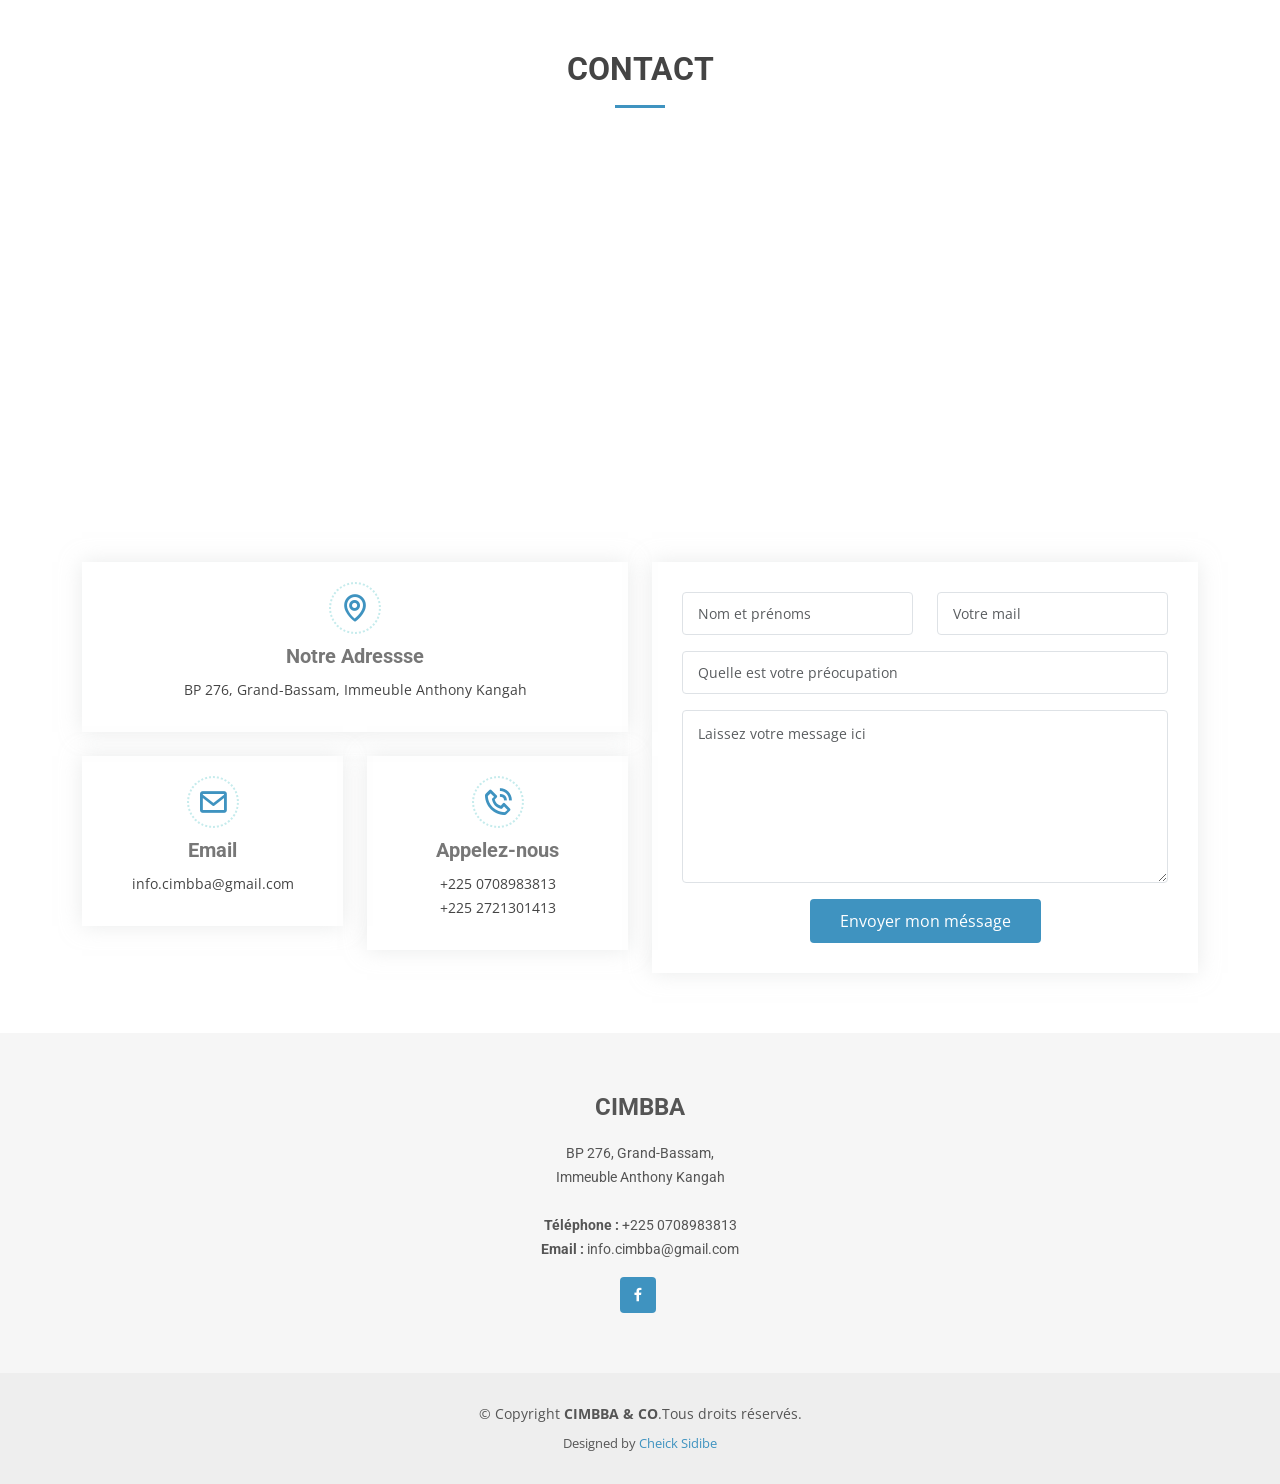
==== commit c4fa1240: "Add files via upload" ====
--- a/index.html
+++ b/index.html
@@ -43,6 +43,9 @@
 
   <!-- Template Main CSS File -->
   <link href="assets/css/style.css" rel="stylesheet">
+
+  <!-- CIMBBA Liquid Glass Theme -->
+  <link href="assets/css/glass.css" rel="stylesheet">
 
   <!-- =======================================================
   * Template Name: Medicio
@@ -165,7 +168,7 @@
 
         <div class="section-title">
           <h2>Nos Partenaires</h2>
-          <p>Magnam dolores commodi suscipit. Necessitatibus eius consequatur ex aliquid fuga eum quidem. Sit sint consectetur velit. Quisquam quos quisquam cupiditate. Et nemo qui impedit suscipit alias ea. Quia fugiat sit in iste officiis commodi quidem hic quas.</p>
+          <p>CIMBBA collabore avec des compagnies d'assurance et organismes de référence pour faciliter l'accès aux soins de nos patients.</p>
         </div>
 
         <div class="row">
@@ -356,7 +359,7 @@
           <div class="col-lg-4 col-md-6 icon-box" data-aos="zoom-in" data-aos-delay="100">
             <div class="icon"><i class="fas fa-dna"></i></div>
             <h4 class="title"><a href="">Laboratoire</a></h4>
-            <p class="description">Excepteur sint occaecat cupidatat non proident, sunt in culpa qui officia deserunt mollit anim id est laborum</p>
+            <p class="description">Notre laboratoire réalise des analyses biologiques complètes (hématologie, biochimie, sérologie) avec des résultats fiables et rapides.</p>
           </div>
           <div class="col-lg-4 col-md-6 icon-box" data-aos="zoom-in" data-aos-delay="200">
             <div class="icon"><i class="fas fa-wheelchair"></i></div>
@@ -382,7 +385,10 @@
           <p>Notre équipe dévouée et expérimentée est prête à agir instantanément pour répondre à vos besoins pressants. Ne laissez pas le temps jouer en votre défaveur, contactez CIMBBA dès maintenant.</p>
         </div>
 
-        <form action="forms/appointment.php" method="post" role="form" class="php-email-form" data-aos="fade-up" data-aos-delay="100">
+        <form action="https://api.web3forms.com/submit" method="post" role="form" class="php-email-form" data-aos="fade-up" data-aos-delay="100">
+          <input type="hidden" name="access_key" value="22a340c6-c098-4c7d-a2a0-a2d2ca713986">
+          <input type="hidden" name="subject" value="Nouveau rendez-vous en ligne - CIMBBA">
+          <input type="hidden" name="from_name" value="Site CIMBBA - Prise de rendez-vous">
           <div class="row">
             <div class="col-md-4 form-group">
               <input type="text" name="name" class="form-control" id="name" placeholder="Nom et prénoms" required>
@@ -437,7 +443,7 @@
 
         <div class="section-title">
           <h2>Départments</h2>
-          <p>Magnam dolores commodi suscipit. Necessitatibus eius consequatur ex aliquid fuga eum quidem. Sit sint consectetur velit. Quisquam quos quisquam cupiditate. Et nemo qui impedit suscipit alias ea. Quia fugiat sit in iste officiis commodi quidem hic quas.</p>
+          <p>Découvrez les différentes spécialités médicales prises en charge au sein de notre centre.</p>
         </div>
 
         <div class="row" data-aos="fade-up" data-aos-delay="100">
@@ -584,7 +590,7 @@
                   <i class="bx bxs-quote-alt-right quote-icon-right"></i>
                 </p>
                 <img src="assets/img/testimonials/testimonials-4.jpg" class="testimonial-img" alt="">
-                <h3>Matt Brandon</h3>
+                <h3>Yves Kouamé</h3>
                 <h4>Patient</h4>
               </div>
             </div><!-- End testimonial item -->
@@ -597,7 +603,7 @@
                   <i class="bx bxs-quote-alt-right quote-icon-right"></i>
                 </p>
                 <img src="assets/img/testimonials/testimonials-1.jpg" class="testimonial-img" alt="">
-                <h3>John Larson</h3>
+                <h3>Ibrahim Coulibaly</h3>
                 <h4>Partenaire AXA</h4>
               </div>
             </div><!-- End testimonial item -->
@@ -624,15 +630,9 @@
             <div class="member" data-aos="fade-up" data-aos-delay="100">
               <div class="member-img">
                 <img src="assets/img/doctors/doctors-1.jpg" class="img-fluid" alt="">
-                <div class="social">
-                  <a href=""><i class="bi bi-twitter"></i></a>
-                  <a href=""><i class="bi bi-facebook"></i></a>
-                  <a href=""><i class="bi bi-instagram"></i></a>
-                  <a href=""><i class="bi bi-linkedin"></i></a>
-                </div>
               </div>
               <div class="member-info">
-                <h4>Walter White</h4>
+                <h4>Dr Kouassi Yao</h4>
                 <span>Chef du departement medical</span>
               </div>
             </div>
@@ -642,16 +642,10 @@
             <div class="member" data-aos="fade-up" data-aos-delay="200">
               <div class="member-img">
                 <img src="assets/img/doctors/doctors-2.jpg" class="img-fluid" alt="">
-                <div class="social">
-                  <a href=""><i class="bi bi-twitter"></i></a>
-                  <a href=""><i class="bi bi-facebook"></i></a>
-                  <a href=""><i class="bi bi-instagram"></i></a>
-                  <a href=""><i class="bi bi-linkedin"></i></a>
-                </div>
               </div>
               <div class="member-info">
-                <h4>Sarah Jhonson</h4>
-                <span>Infirmier</span>
+                <h4>Aya Konan</h4>
+                <span>Infirmière</span>
               </div>
             </div>
           </div>
@@ -660,15 +654,9 @@
             <div class="member" data-aos="fade-up" data-aos-delay="300">
               <div class="member-img">
                 <img src="assets/img/doctors/doctors-3.jpg" class="img-fluid" alt="">
-                <div class="social">
-                  <a href=""><i class="bi bi-twitter"></i></a>
-                  <a href=""><i class="bi bi-facebook"></i></a>
-                  <a href=""><i class="bi bi-instagram"></i></a>
-                  <a href=""><i class="bi bi-linkedin"></i></a>
-                </div>
               </div>
               <div class="member-info">
-                <h4>William Anderson</h4>
+                <h4>Dr Mamadou Diabaté</h4>
                 <span>Cardiologue</span>
               </div>
             </div>
@@ -678,15 +666,9 @@
             <div class="member" data-aos="fade-up" data-aos-delay="400">
               <div class="member-img">
                 <img src="assets/img/doctors/doctors-4.jpg" class="img-fluid" alt="">
-                <div class="social">
-                  <a href=""><i class="bi bi-twitter"></i></a>
-                  <a href=""><i class="bi bi-facebook"></i></a>
-                  <a href=""><i class="bi bi-instagram"></i></a>
-                  <a href=""><i class="bi bi-linkedin"></i></a>
-                </div>
               </div>
               <div class="member-info">
-                <h4>Amanda Jepson</h4>
+                <h4>Dr Adjoua Bamba</h4>
                 <span>Neurologue</span>
               </div>
             </div>
@@ -715,7 +697,6 @@
             <div class="swiper-slide"><a class="gallery-lightbox" href="assets/img/gallery/gallery-5.jpg"><img src="assets/img/gallery/gallery-5.jpg" class="img-fluid" alt=""></a></div>
             <div class="swiper-slide"><a class="gallery-lightbox" href="assets/img/gallery/gallery-6.jpg"><img src="assets/img/gallery/gallery-6.jpg" class="img-fluid" alt=""></a></div>
             <div class="swiper-slide"><a class="gallery-lightbox" href="assets/img/gallery/gallery-7.jpg"><img src="assets/img/gallery/gallery-7.jpg" class="img-fluid" alt=""></a></div>
-            <div class="swiper-slide"><a class="gallery-lightbox" href="assets/img/gallery/gallery-8.jpg"><img src="assets/img/gallery/gallery-8.jpg" class="img-fluid" alt=""></a></div>
           </div>
           <div class="swiper-pagination"></div>
         </div>
@@ -841,7 +822,9 @@
           </div>
 
           <div class="col-lg-6">
-            <form action="forms/contact.php" method="post" role="form" class="php-email-form">
+            <form action="https://api.web3forms.com/submit" method="post" role="form" class="php-email-form">
+              <input type="hidden" name="access_key" value="22a340c6-c098-4c7d-a2a0-a2d2ca713986">
+              <input type="hidden" name="from_name" value="Site CIMBBA - Formulaire de contact">
               <div class="row">
                 <div class="col-md-6 form-group">
                   <input type="text" name="name" class="form-control" id="name" placeholder="Nom et prénoms" required="">
@@ -888,11 +871,7 @@
                 <strong>Email :</strong> info.cimbba@gmail.com<br>
               </p>
               <div class="social-links mt-3">
-                <a href="#" class="twitter"><i class="bx bxl-twitter"></i></a>
                 <a href="https://www.facebook.com/cimbba.cimbba" class="facebook"><i class="bx bxl-facebook"></i></a>
-                <a href="#" class="instagram"><i class="bx bxl-instagram"></i></a>
-                <a href="#" class="google-plus"><i class="bx bxl-skype"></i></a>
-                <a href="#" class="linkedin"><i class="bx bxl-linkedin"></i></a>
               </div>
             </div>
           </div>
@@ -925,7 +904,8 @@
   <script src="assets/vendor/bootstrap/js/bootstrap.bundle.min.js"></script>
   <script src="assets/vendor/glightbox/js/glightbox.min.js"></script>
   <script src="assets/vendor/swiper/swiper-bundle.min.js"></script>
-  <script src="assets/vendor/php-email-form/validate.js"></script>
+  <!-- Envoi des formulaires (Web3Forms) -->
+  <script src="assets/js/web3forms.js"></script>
 
   <!-- Template Main JS File -->
   <script src="assets/js/main.js"></script>
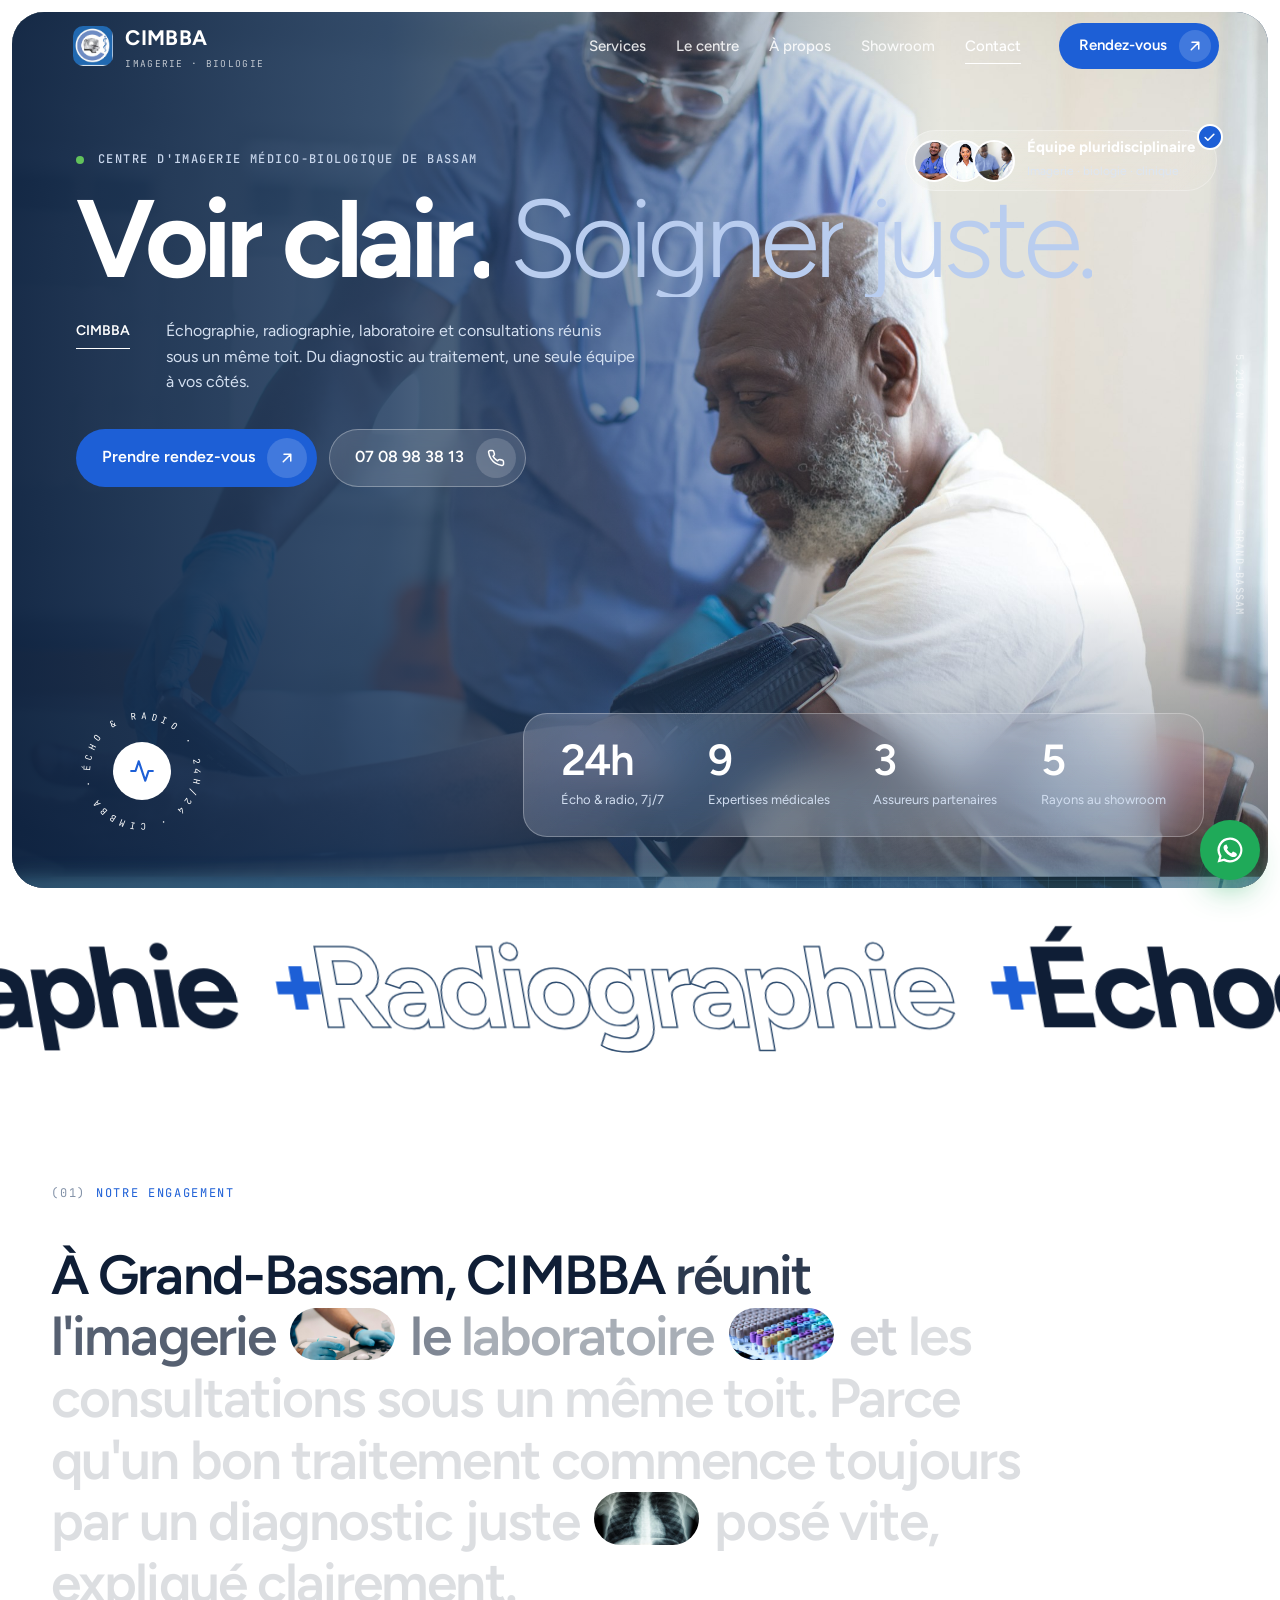
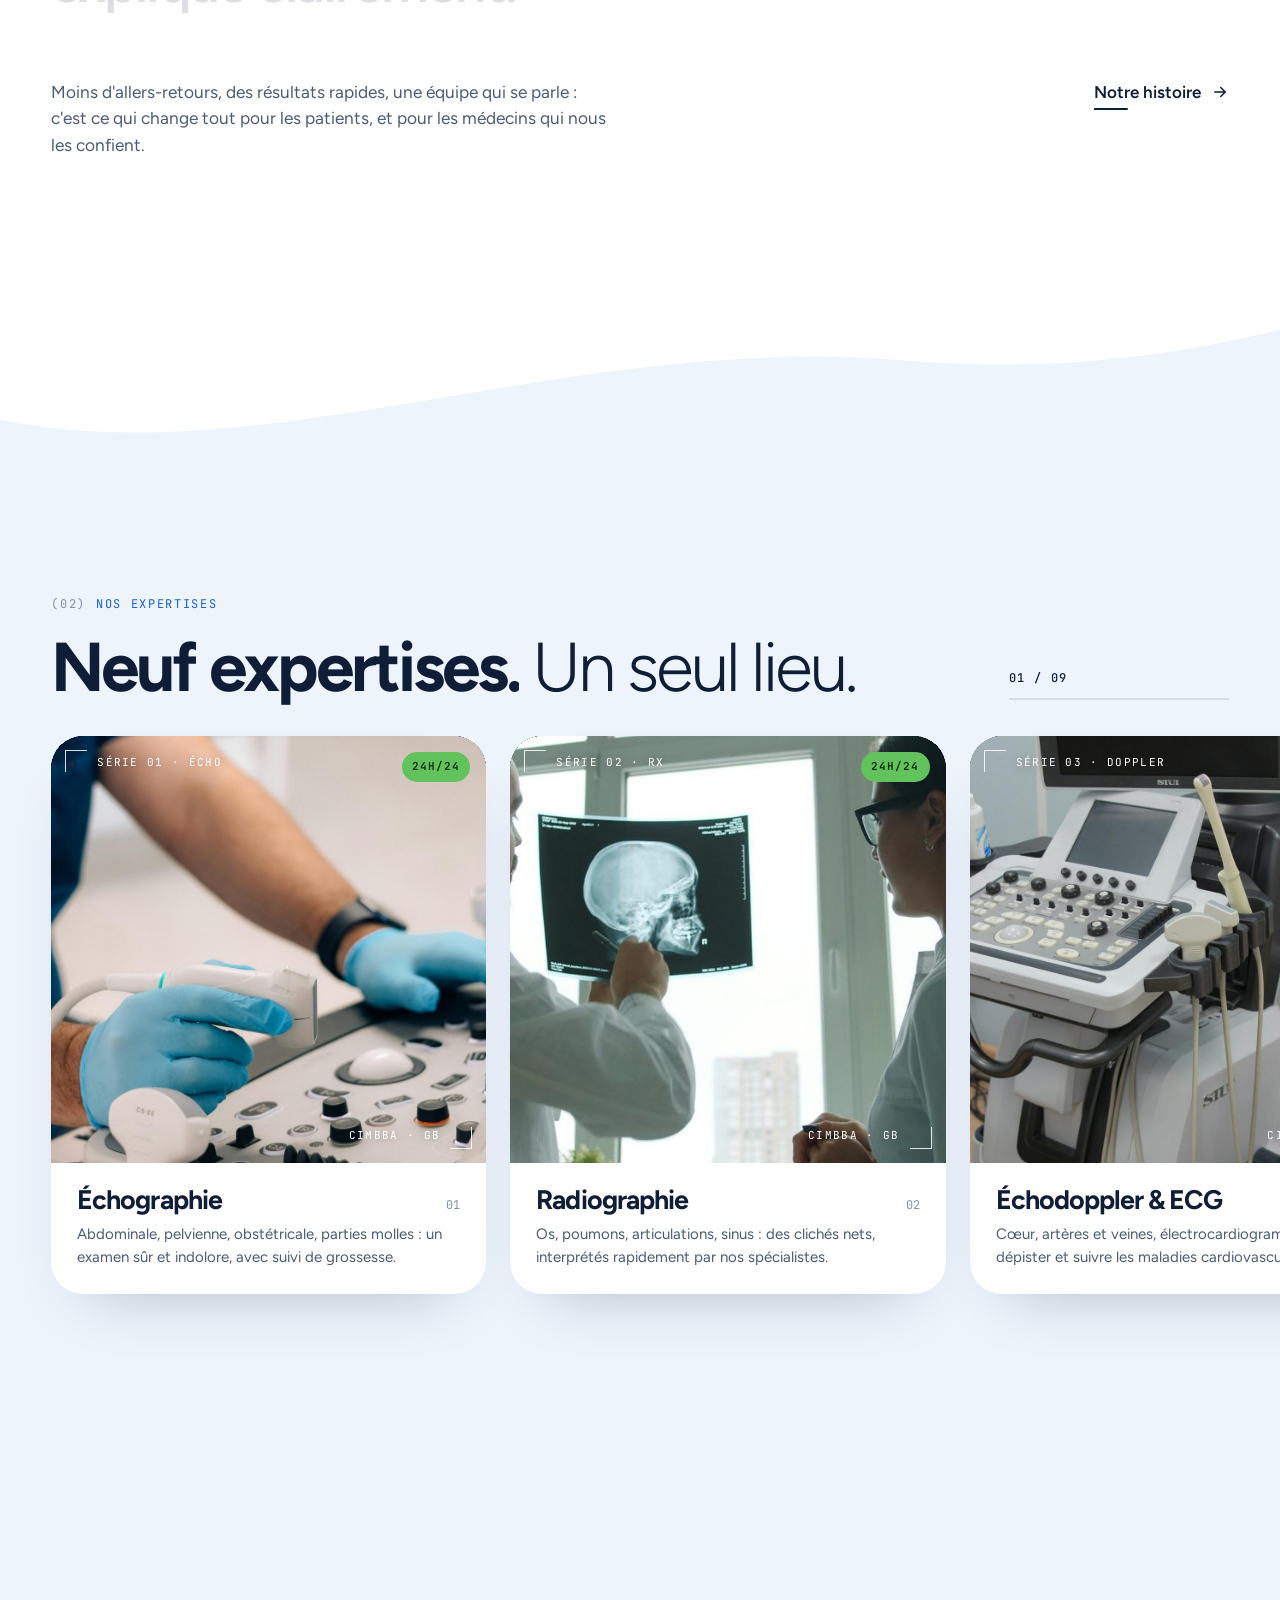
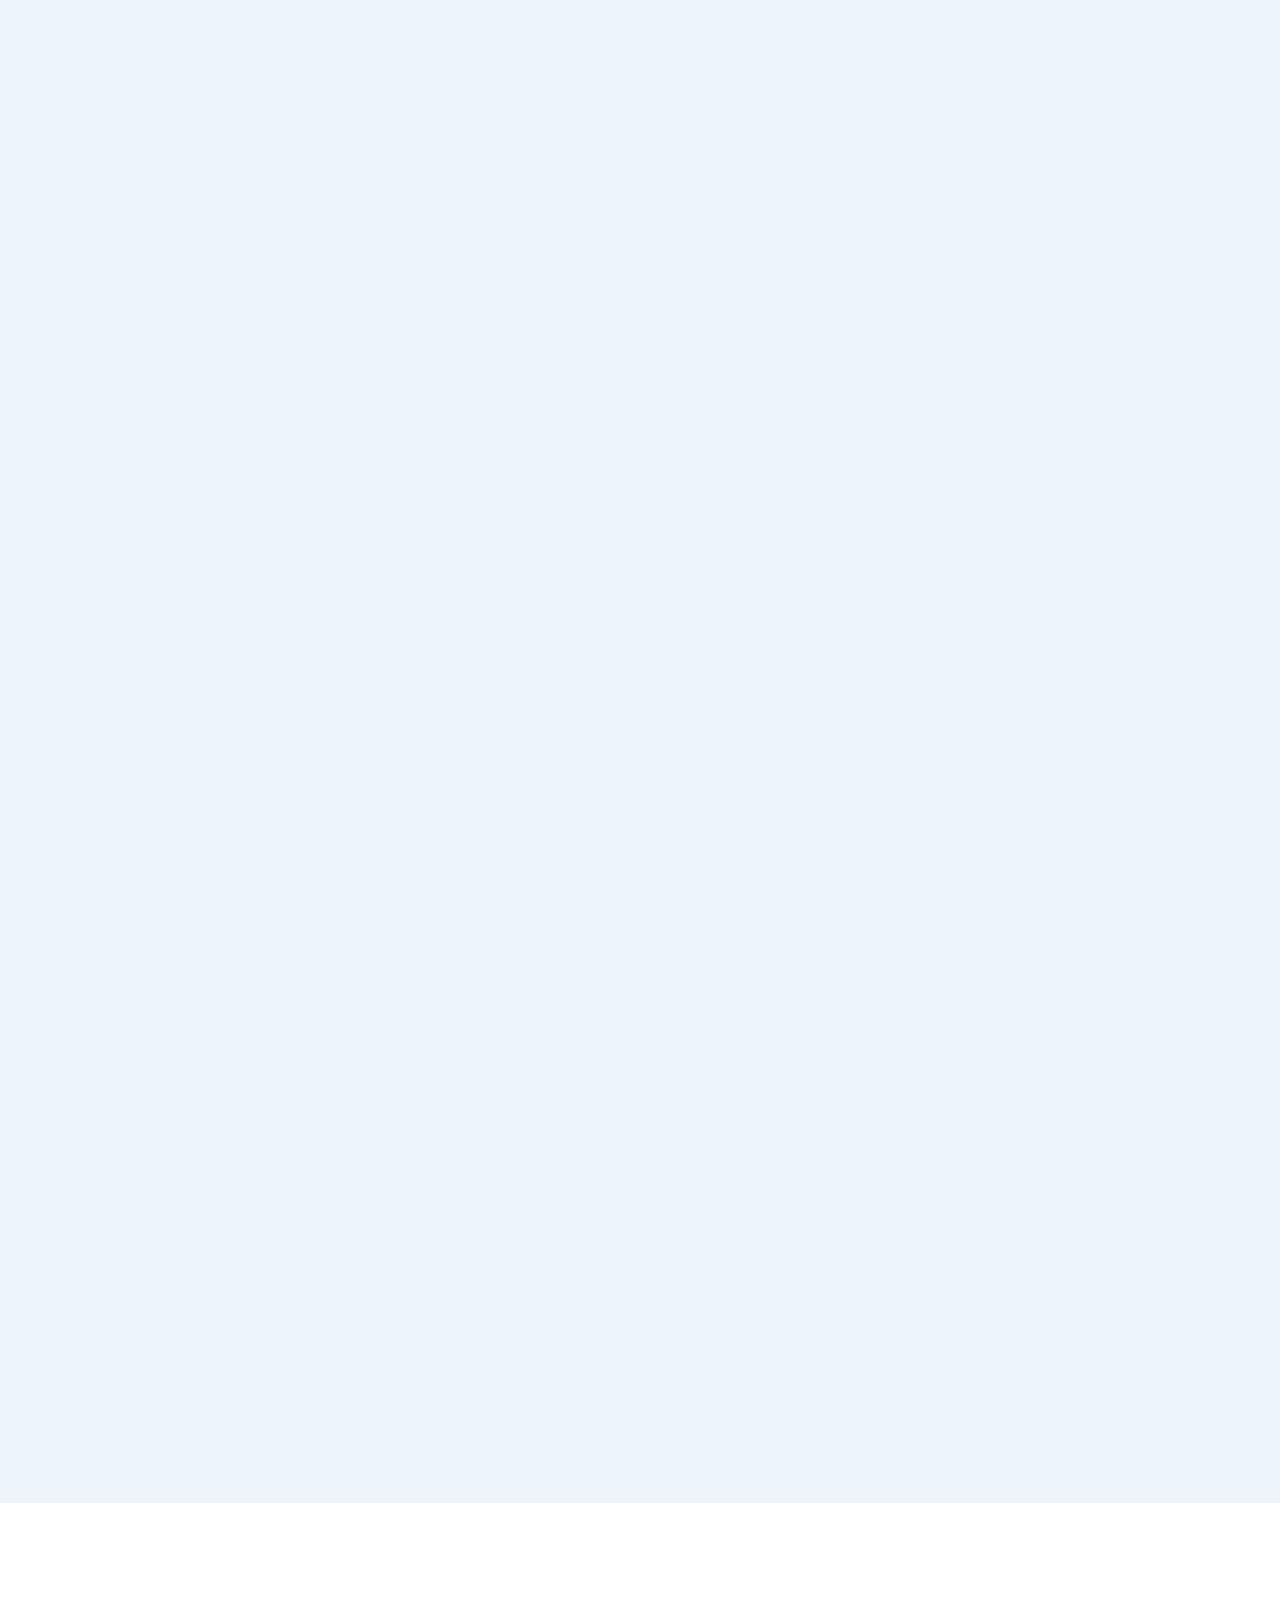
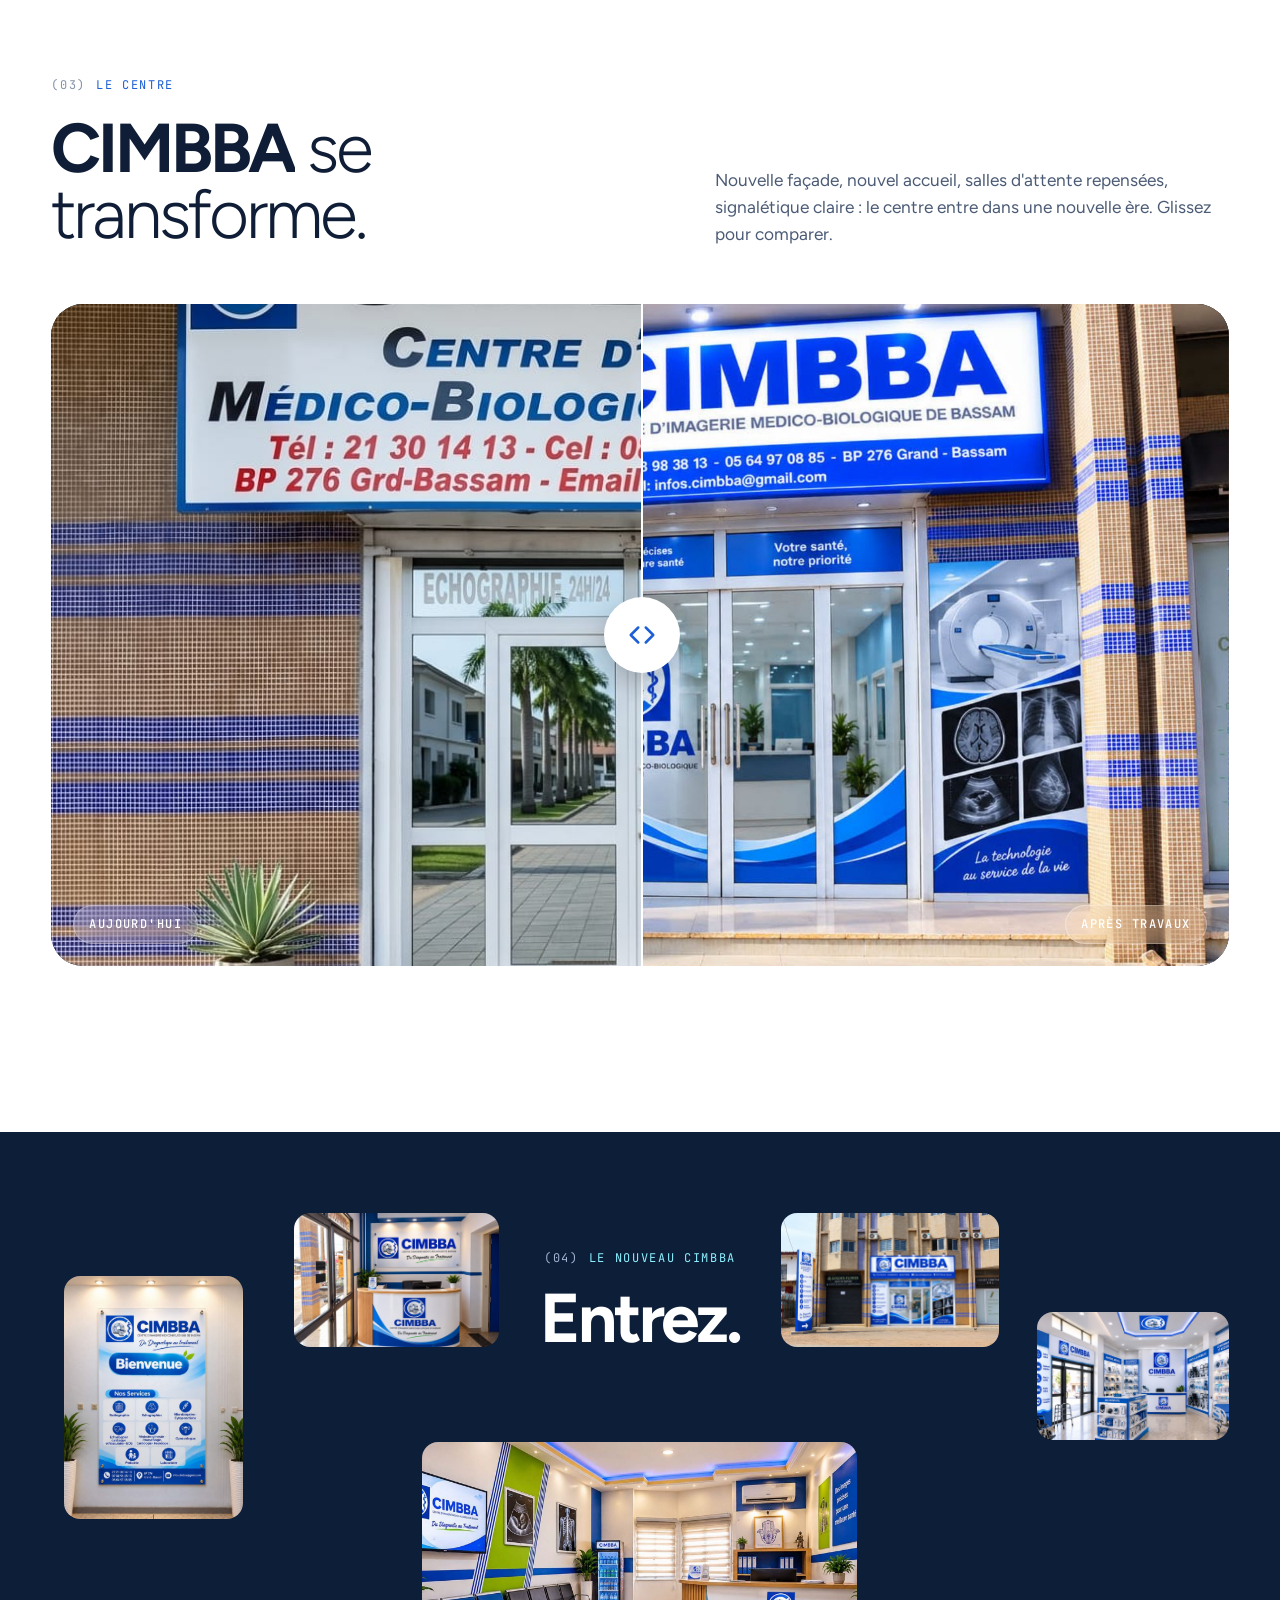
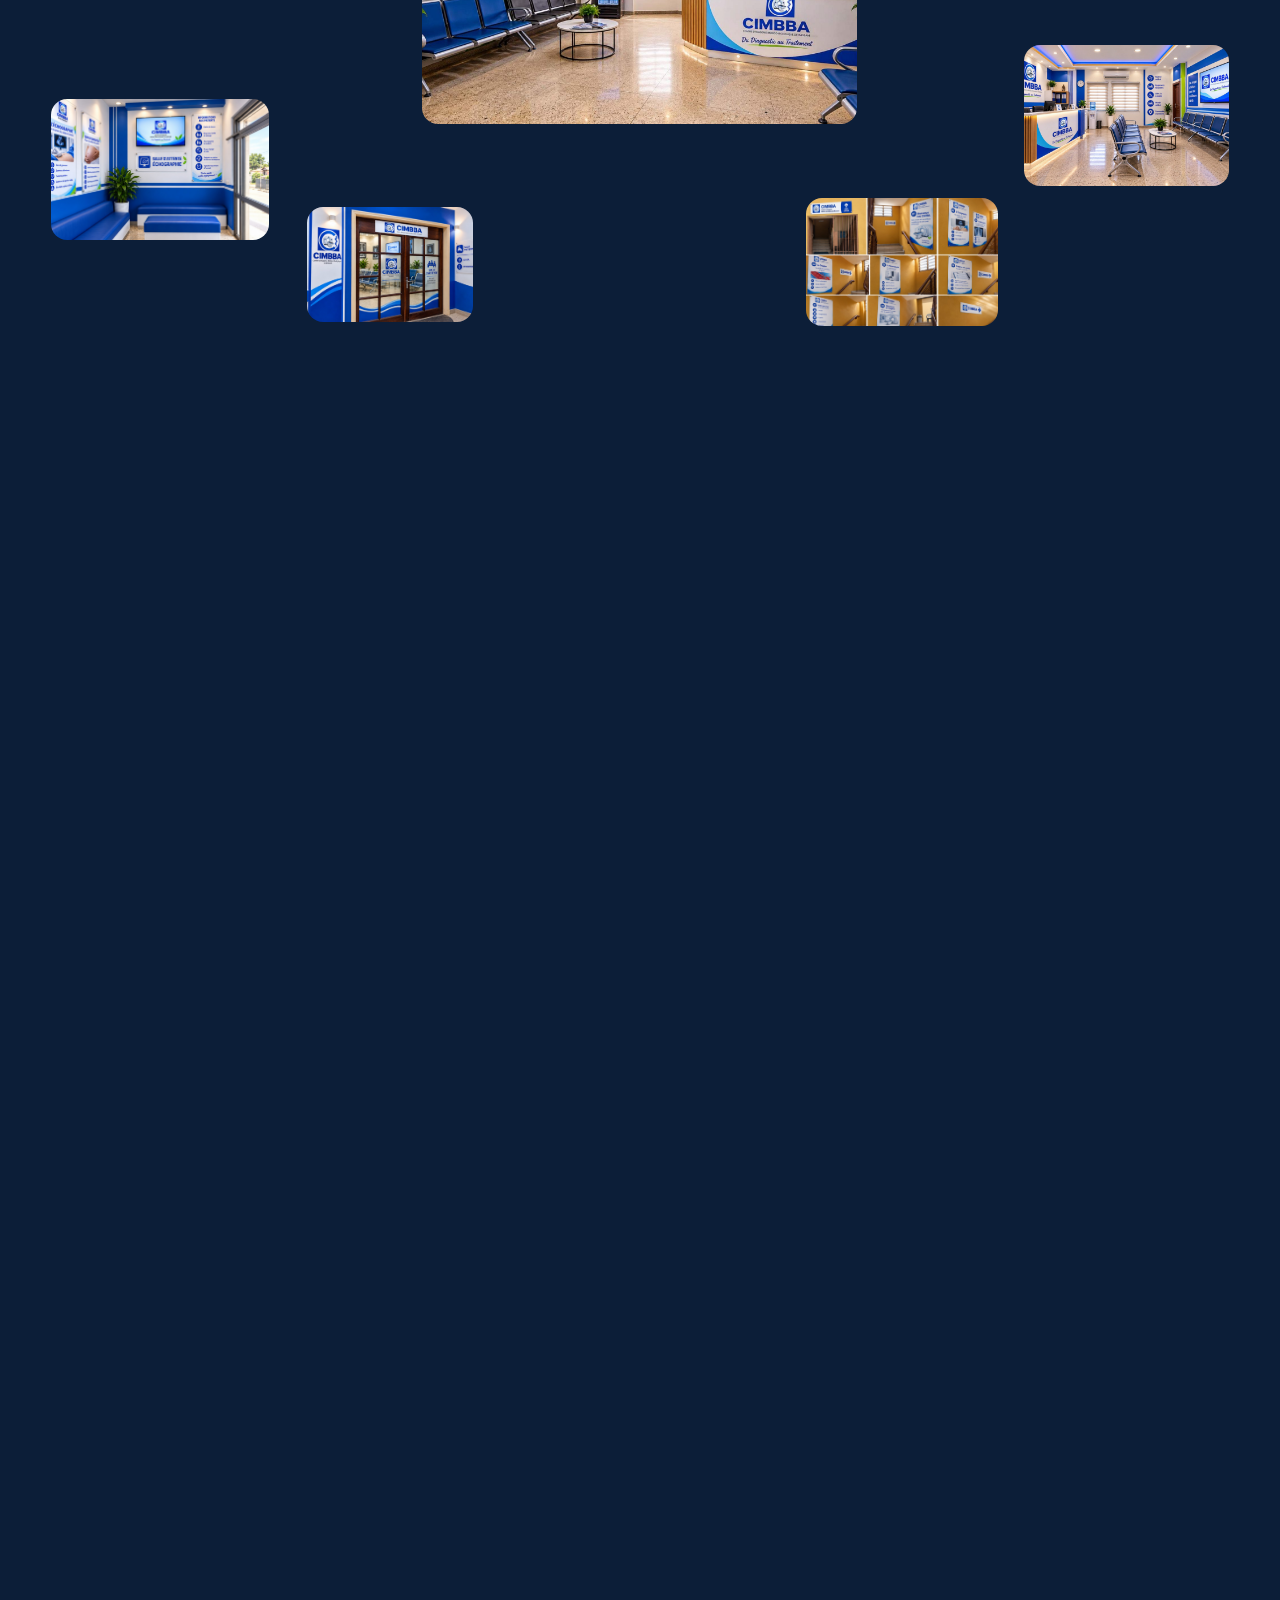
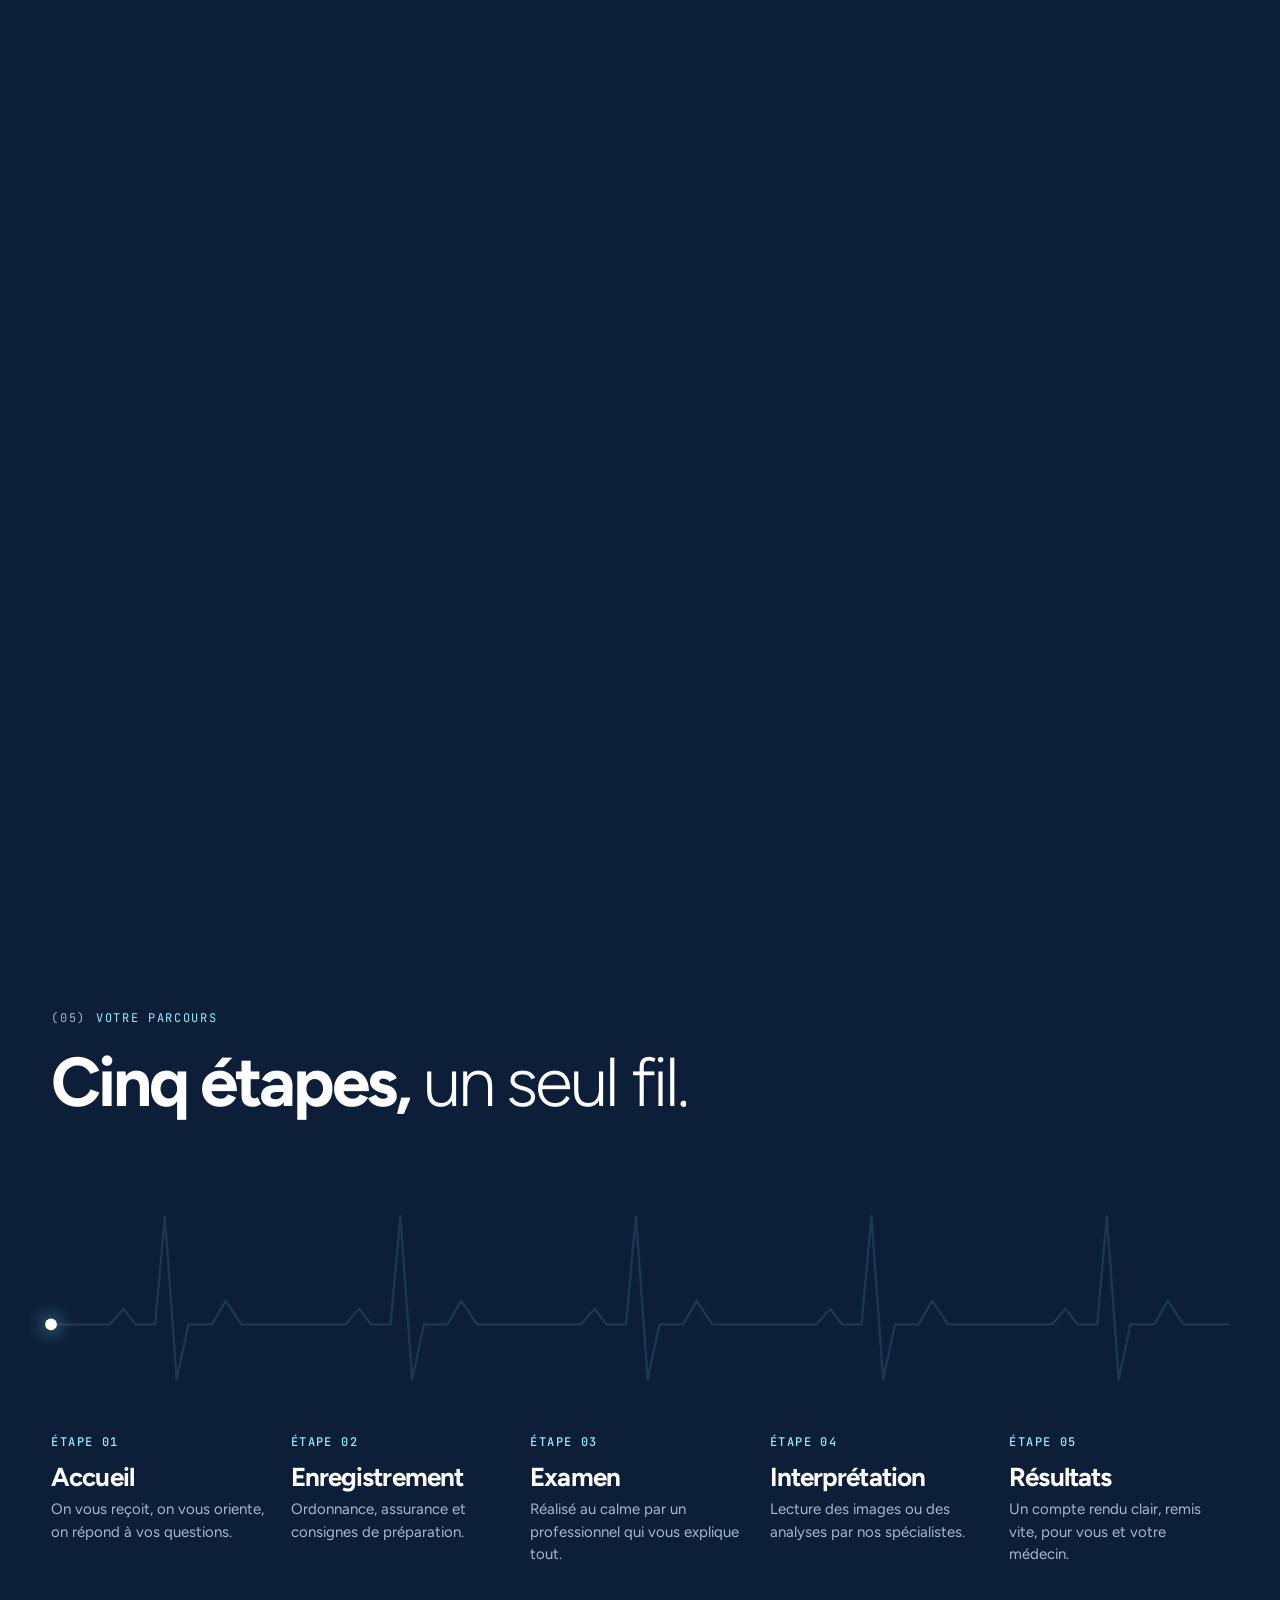
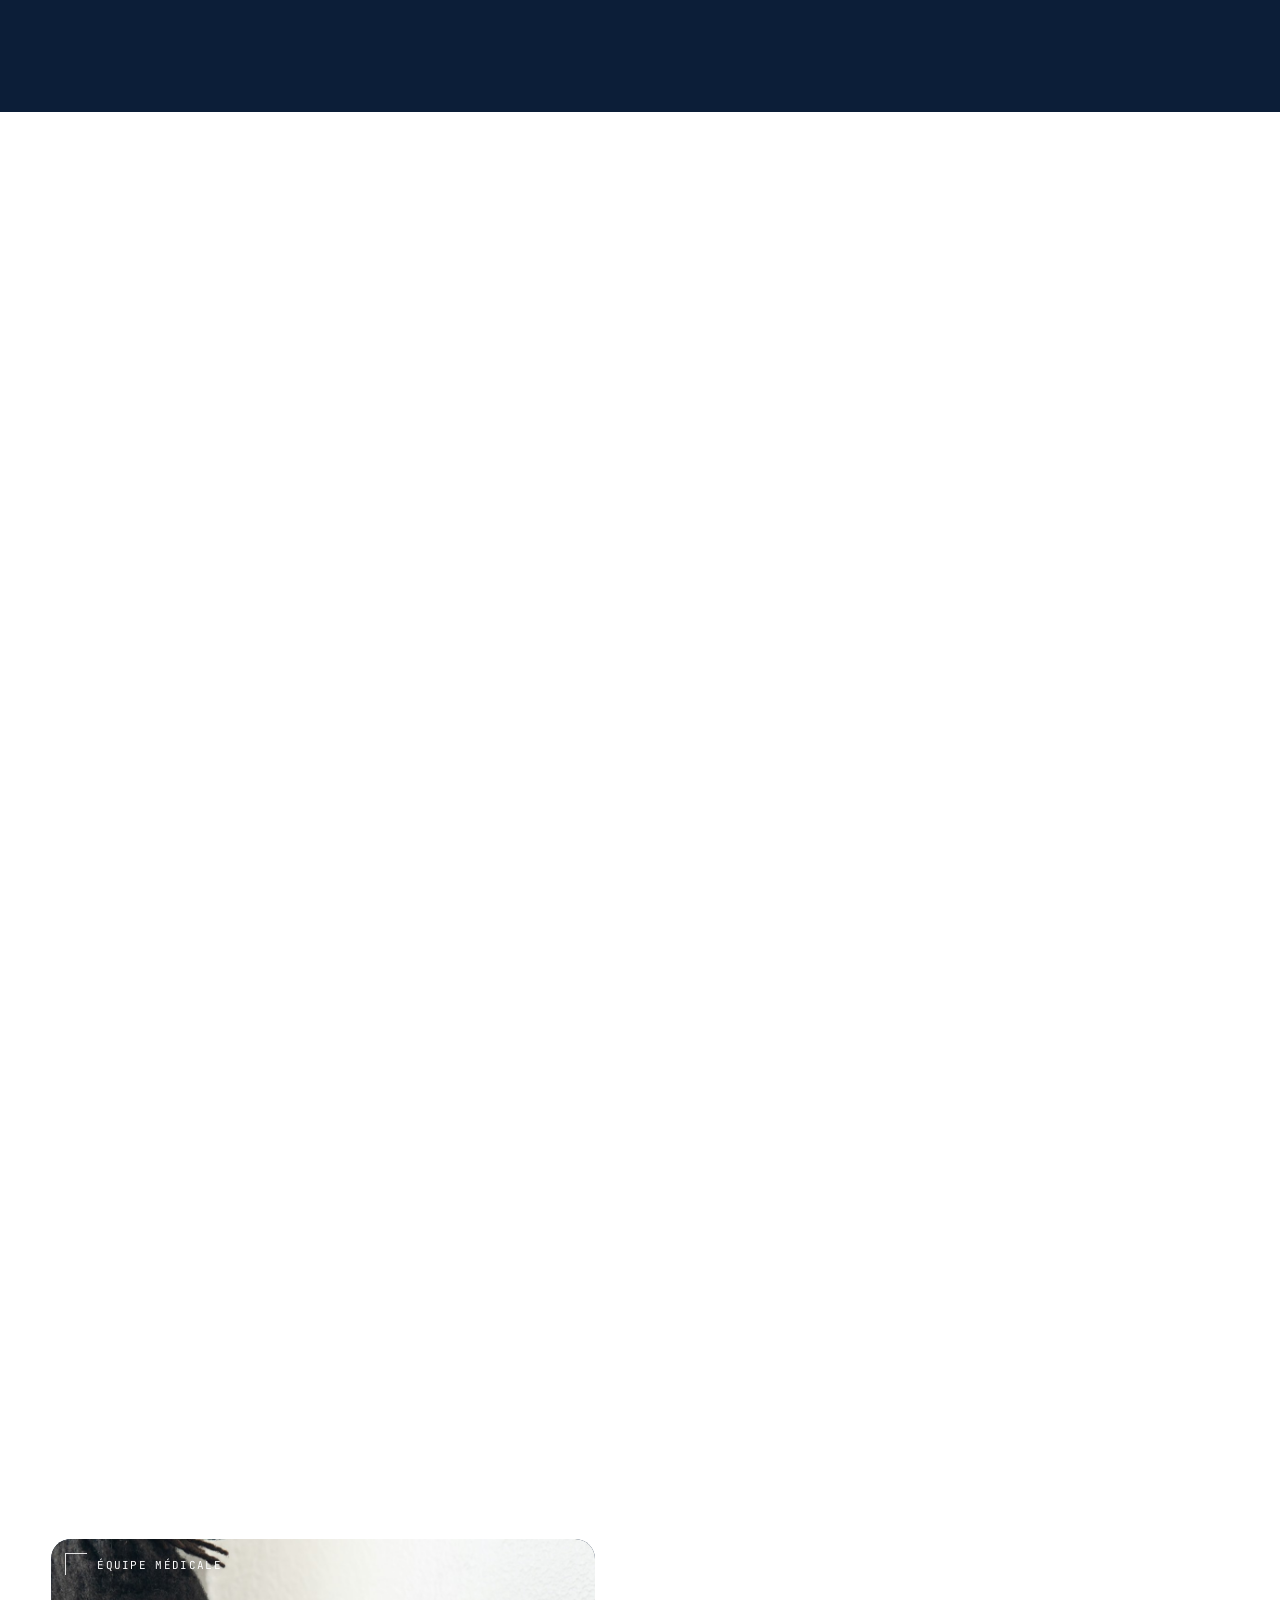
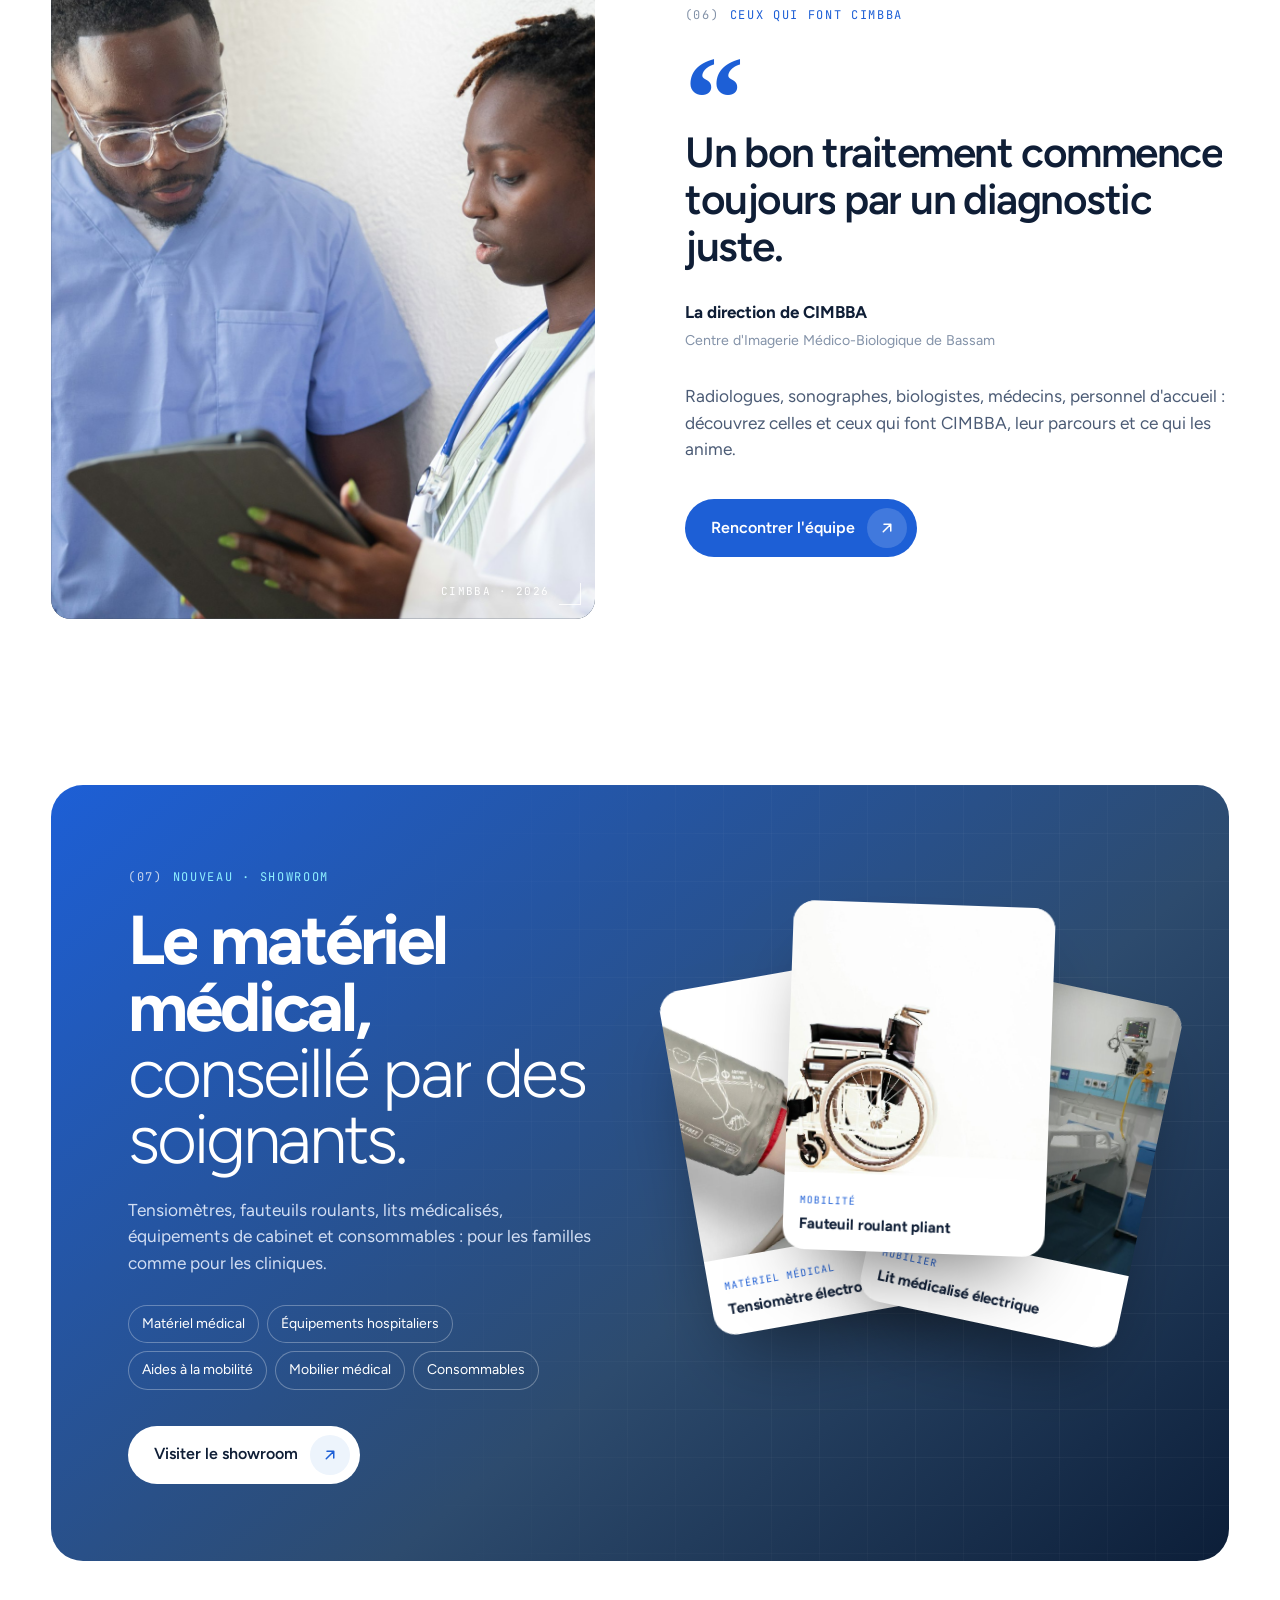
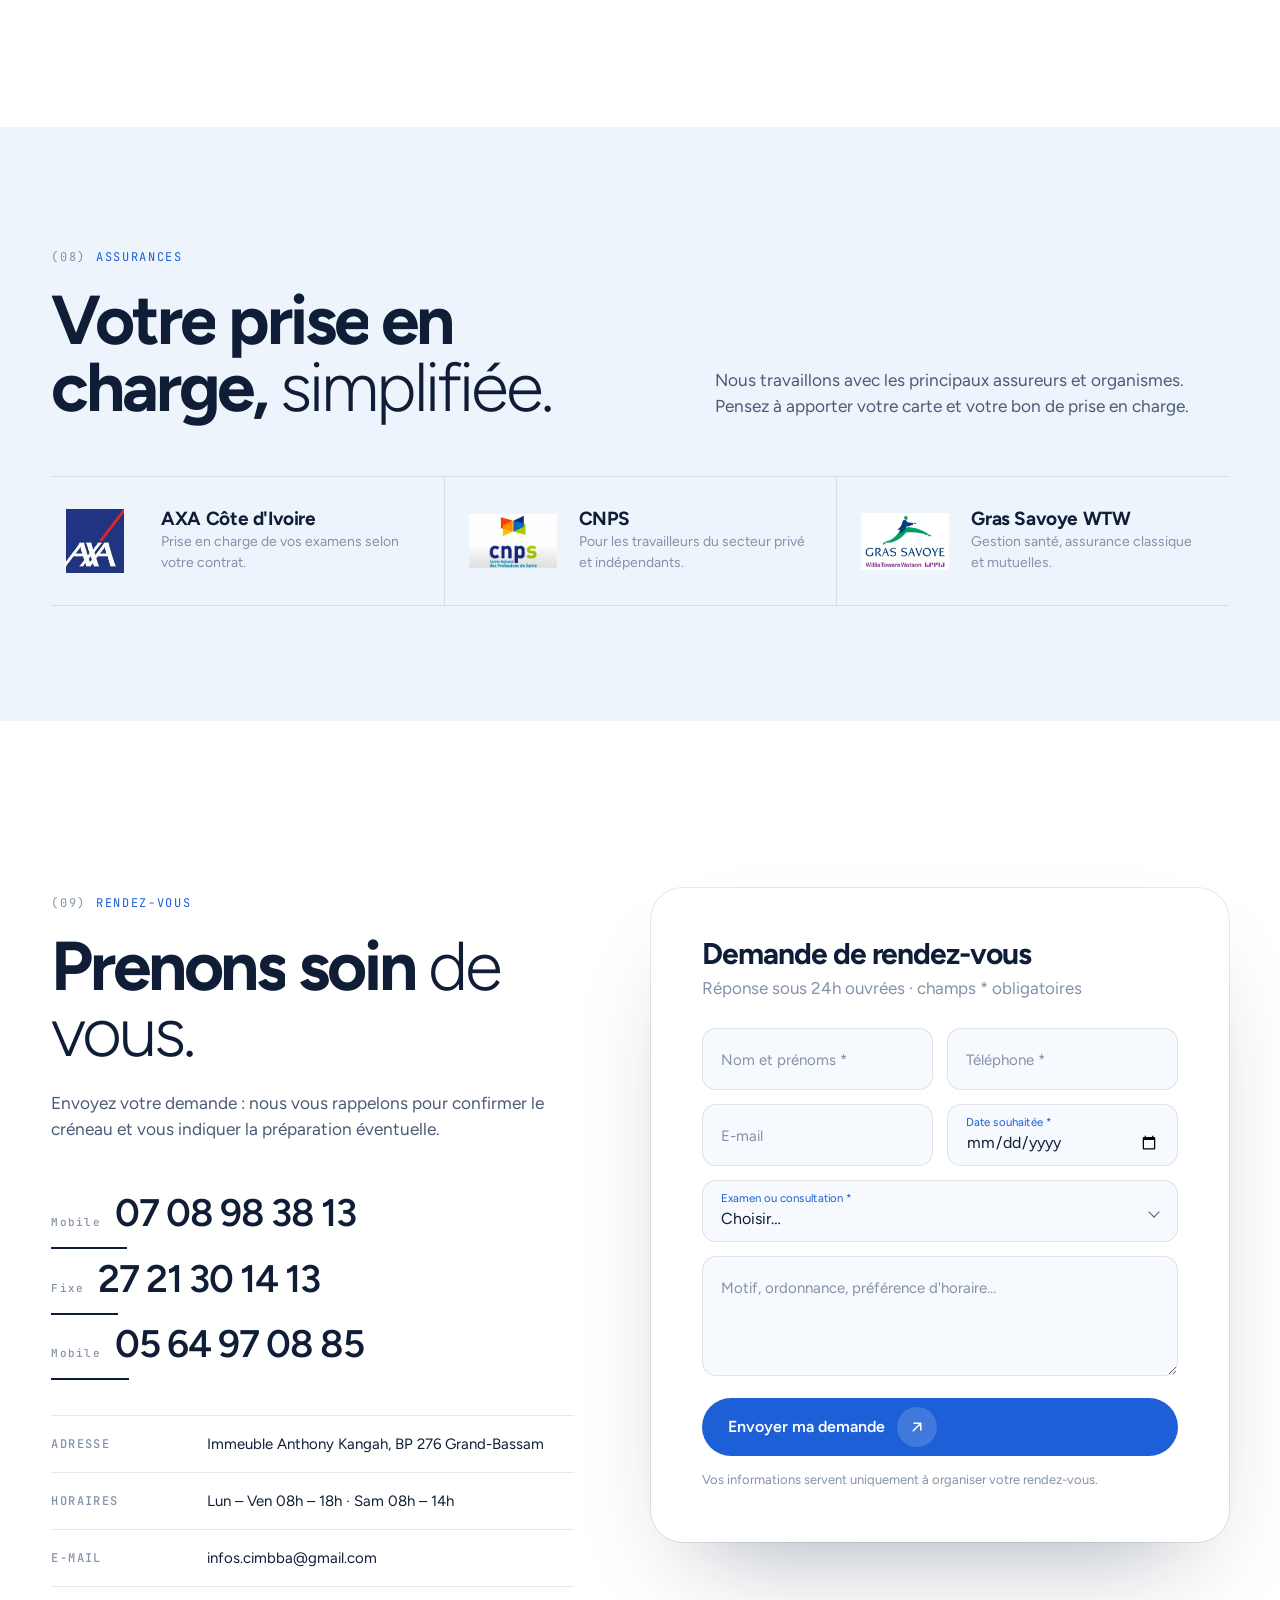
==== commit e75eba7c: "Refonte complète du site CIMBBA : accueil, À propos et showroom - Nouvelle direction artistique insp" ====
--- a/index.html
+++ b/index.html
@@ -1,915 +1,541 @@
 <!DOCTYPE html>
 <html lang="fr">
-
 <head>
   <meta charset="utf-8">
-  <meta content="width=device-width, initial-scale=1.0" name="viewport">
-
-  <title>CIMBBA ACCEUIL Index</title>
-  <meta content="" name="description">
-  <meta content="" name="keywords">
-
-   <!-- Inclure jQuery -->
-   <script src="https://ajax.googleapis.com/ajax/libs/jquery/3.5.1/jquery.min.js"></script>
-   <!-- Inclure jQuery UI -->
-   <link rel="stylesheet" href="https://cdnjs.cloudflare.com/ajax/libs/jqueryui/1.12.1/jquery-ui.min.css">
-   <script src="https://cdnjs.cloudflare.com/ajax/libs/jqueryui/1.12.1/jquery-ui.min.js"></script>
-   <script>
-       // Attendre que le document soit prêt
-       $(document).ready(function () {
-           // Activer le datepicker sur l'élément avec la classe "datepicker"
-           $(".datepicker").datepicker({
-               dateFormat: "yy-mm-dd" // Format de la date
-           });
-       });
-   </script>
-
-  <!-- Favicons -->
-  <link href="assets/img/favicon.png" rel="icon">
-  <link href="assets/img/apple-touch-icon.png" rel="apple-touch-icon">
-
-  <!-- Google Fonts -->
-  <link href="https://fonts.googleapis.com/css?family=Open+Sans:300,300i,400,400i,600,600i,700,700i|Roboto:300,300i,400,400i,500,500i,600,600i,700,700i|Poppins:300,300i,400,400i,500,500i,600,600i,700,700i" rel="stylesheet">
-
-  <!-- Vendor CSS Files -->
-  <link href="assets/vendor/fontawesome-free/css/all.min.css" rel="stylesheet">
-  <link href="assets/vendor/animate.css/animate.min.css" rel="stylesheet">
-  <link href="assets/vendor/aos/aos.css" rel="stylesheet">
-  <link href="assets/vendor/bootstrap/css/bootstrap.min.css" rel="stylesheet">
-  <link href="assets/vendor/bootstrap-icons/bootstrap-icons.css" rel="stylesheet">
-  <link href="assets/vendor/boxicons/css/boxicons.min.css" rel="stylesheet">
-  <link href="assets/vendor/glightbox/css/glightbox.min.css" rel="stylesheet">
-  <link href="assets/vendor/swiper/swiper-bundle.min.css" rel="stylesheet">
-
-  <!-- Template Main CSS File -->
-  <link href="assets/css/style.css" rel="stylesheet">
-
-  <!-- CIMBBA Liquid Glass Theme -->
-  <link href="assets/css/glass.css" rel="stylesheet">
-
-  <!-- =======================================================
-  * Template Name: Medicio
-  * Updated: Jul 27 2023 with Bootstrap v5.3.1
-  * Template URL: https://bootstrapmade.com/medicio-free-bootstrap-theme/
-  * Author: BootstrapMade.com
-  * License: https://bootstrapmade.com/license/
-  ======================================================== -->
+  <meta name="viewport" content="width=device-width, initial-scale=1">
+  <title>CIMBBA — Centre d'Imagerie Médico-Biologique de Bassam</title>
+  <meta name="description" content="CIMBBA, Grand-Bassam : échographie et radiographie 24h/24, laboratoire d'analyses, échodoppler, ECG et consultations spécialisées. Du diagnostic au traitement.">
+  <meta name="theme-color" content="#0c1e38">
+  <meta property="og:title" content="CIMBBA — Voir clair. Soigner juste.">
+  <meta property="og:description" content="Imagerie médicale, laboratoire et consultations à Grand-Bassam. Échographie & radiographie 24h/24.">
+  <meta property="og:image" content="assets/img/maquettes/facade.jpg">
+  <link rel="icon" href="assets/img/new/logo-mark.png">
+  <link rel="apple-touch-icon" href="assets/img/apple-touch-icon.png">
+  <script>
+    (function (d) {
+      var h = d.documentElement, r = matchMedia("(prefers-reduced-motion: reduce)").matches;
+      if (!r) h.classList.add("motion");
+      try {
+        if (r || sessionStorage.getItem("cimbba-seen")) h.classList.add("no-loader");
+        if (!r && sessionStorage.getItem("cimbba-pt")) h.classList.add("pt-in", "no-loader");
+      } catch (e) { h.classList.add("no-loader"); }
+      setTimeout(function () { if (!window.__cimbbaReady) { h.classList.add("no-loader"); h.classList.remove("motion", "pt-in"); } }, 5000);
+    })(document);
+  </script>
+  <link rel="preconnect" href="https://fonts.googleapis.com">
+  <link rel="preconnect" href="https://fonts.gstatic.com" crossorigin>
+  <link href="https://fonts.googleapis.com/css2?family=Figtree:wght@300;400;500;600;700&family=JetBrains+Mono:wght@400;500;600&display=swap" rel="stylesheet">
+  <link rel="stylesheet" href="assets/css/cimbba.css">
+  <link rel="preload" as="image" href="assets/img/stock/c-bp.jpg">
 </head>
-
 <body>
 
-  <!-- ======= Top Bar ======= -->
-  <div id="topbar" class="d-flex align-items-center fixed-top">
-    <div class="container d-flex align-items-center justify-content-center justify-content-md-between">
-      <div class="align-items-center d-none d-md-flex">
-        <i class="bi bi-clock"></i> Lundi - Vendredi:08H à 18H, Samedi:08H à 14H
-      </div>
-      <div class="d-flex align-items-center">
-        <i class="bi bi-phone"></i>Contactez-nous maintenant +2250708983813
-      </div>
+  <!-- Icônes -->
+  <svg width="0" height="0" style="position:absolute" aria-hidden="true">
+    <symbol id="i-arrow" viewBox="0 0 24 24" fill="none" stroke="currentColor" stroke-width="2" stroke-linecap="round" stroke-linejoin="round"><path d="M7 17 17 7M8 7h9v9"/></symbol>
+    <symbol id="i-right" viewBox="0 0 24 24" fill="none" stroke="currentColor" stroke-width="2" stroke-linecap="round" stroke-linejoin="round"><path d="M5 12h14M13 6l6 6-6 6"/></symbol>
+    <symbol id="i-phone" viewBox="0 0 24 24" fill="none" stroke="currentColor" stroke-width="2" stroke-linecap="round" stroke-linejoin="round"><path d="M22 16.9v3a2 2 0 0 1-2.2 2 19.8 19.8 0 0 1-8.6-3.1 19.5 19.5 0 0 1-6-6A19.8 19.8 0 0 1 2.1 4.2 2 2 0 0 1 4.1 2h3a2 2 0 0 1 2 1.7c.1.9.4 1.8.7 2.7a2 2 0 0 1-.5 2.1L8 9.8a16 16 0 0 0 6 6l1.3-1.3a2 2 0 0 1 2.1-.4c.9.3 1.8.6 2.7.7a2 2 0 0 1 1.7 2z"/></symbol>
+    <symbol id="i-pulse" viewBox="0 0 24 24" fill="none" stroke="currentColor" stroke-width="2" stroke-linecap="round" stroke-linejoin="round"><path d="M22 12h-4l-3 9L9 3l-3 9H2"/></symbol>
+    <symbol id="i-check" viewBox="0 0 24 24" fill="none" stroke="currentColor" stroke-width="3" stroke-linecap="round" stroke-linejoin="round"><path d="M20 6 9 17l-5-5"/></symbol>
+    <symbol id="i-cross" viewBox="0 0 24 24" fill="currentColor"><path d="M9 2h6v7h7v6h-7v7H9v-7H2V9h7z"/></symbol>
+    <symbol id="i-drag" viewBox="0 0 24 24" fill="none" stroke="currentColor" stroke-width="2" stroke-linecap="round" stroke-linejoin="round"><path d="m9 6-6 6 6 6M15 6l6 6-6 6"/></symbol>
+    <symbol id="i-whatsapp" viewBox="0 0 24 24" fill="currentColor"><path d="M12 2a10 10 0 0 0-8.6 15.1L2 22l5-1.3A10 10 0 1 0 12 2zm0 18.2a8.2 8.2 0 0 1-4.2-1.2l-.3-.2-3 .8.8-2.9-.2-.3A8.2 8.2 0 1 1 12 20.2zm4.5-6.1c-.2-.1-1.5-.7-1.7-.8-.2-.1-.4-.1-.6.1l-.8 1c-.1.2-.3.2-.5.1a6.7 6.7 0 0 1-3.3-2.9c-.3-.4.2-.4.7-1.3.1-.2 0-.3 0-.4l-.8-1.8c-.2-.5-.4-.4-.6-.4h-.5a1 1 0 0 0-.7.3 3 3 0 0 0-.9 2.2 5.2 5.2 0 0 0 1.1 2.7 11.8 11.8 0 0 0 4.5 4c1.7.7 2.3.8 3.2.6.5-.1 1.5-.6 1.7-1.2.2-.6.2-1.1.2-1.2-.1-.1-.2-.2-.5-.3z"/></symbol>
+    <symbol id="i-facebook" viewBox="0 0 24 24" fill="currentColor"><path d="M14 8h3V4h-3a4 4 0 0 0-4 4v2H8v4h2v8h4v-8h3l1-4h-4V8.5c0-.3.2-.5.5-.5z"/></symbol>
+  </svg>
+
+  <!-- Préchargeur : balayage d'échographe (première visite uniquement) -->
+  <div class="loader" aria-hidden="true">
+    <div class="loader__echo"><div class="loader__mark"><img src="assets/img/new/logo-mark.png" alt=""></div></div>
+    <div class="loader__meta">
+      <p class="mono">CIMBBA · Acquisition de l'image<br>Grand-Bassam · Côte d'Ivoire</p>
+      <div class="loader__count">000</div>
+    </div>
+    <div class="loader__scan"></div>
+  </div>
+
+  <!-- Transition entre les pages -->
+  <div class="pt" aria-hidden="true">
+    <div class="pt__line"></div>
+    <div class="pt__mark"><img src="assets/img/new/logo-mark.png" alt=""></div>
+    <p class="pt__lbl mono">Chargement de l'examen…</p>
+  </div>
+
+  <!-- ======= En-tête ======= -->
+  <header class="hdr">
+    <div class="hdr__bar">
+      <a href="index.html" class="logo" aria-label="CIMBBA — accueil">
+        <span class="logo__mark"><img src="assets/img/new/logo-mark.png" alt=""></span>
+        <span><span class="logo__name">CIMBBA</span><span class="logo__sub">Imagerie · Biologie</span></span>
+      </a>
+      <nav class="nav" aria-label="Navigation principale">
+        <a class="nav__a" href="#services">Services</a>
+        <a class="nav__a" href="#centre">Le centre</a>
+        <a class="nav__a" href="a-propos.html">À propos</a>
+        <a class="nav__a" href="showroom.html">Showroom</a>
+        <a class="nav__a" href="#rendez-vous">Contact</a>
+      </nav>
+      <div class="hdr__cta">
+        <a class="btn btn--sm" href="#rendez-vous" data-magnetic><span class="btn__label"><span>Rendez-vous</span><span>Rendez-vous</span></span><span class="btn__ico"><svg><use href="#i-arrow"/></svg></span></a>
+      </div>
+      <button class="burger" aria-label="Menu" aria-expanded="false" aria-controls="menu"><i></i><i></i></button>
+    </div>
+  </header>
+
+  <div class="menu" id="menu">
+    <nav class="menu__list" aria-label="Menu mobile">
+      <a class="menu__a" href="#services"><small>01</small>Services</a>
+      <a class="menu__a" href="#centre"><small>02</small>Le centre</a>
+      <a class="menu__a" href="a-propos.html"><small>03</small>À propos</a>
+      <a class="menu__a" href="showroom.html"><small>04</small>Showroom</a>
+      <a class="menu__a" href="#rendez-vous"><small>05</small>Rendez-vous</a>
+    </nav>
+    <div class="menu__foot">
+      <span class="mono">Écho &amp; radio 24h/24</span>
+      <a href="tel:+2250708983813">07 08 98 38 13</a>
+      <a href="mailto:infos.cimbba@gmail.com">infos.cimbba@gmail.com</a>
     </div>
   </div>
 
-  <!-- ======= Header ======= -->
-  <header id="header" class="fixed-top">
-    <div class="container d-flex align-items-center">
-
-      <a href="index.html" class="logo me-auto"><img src="assets/img/logo.png" alt=""></a>
-      <!-- Uncomment below if you prefer to use an image logo -->
-      <!-- <h1 class="logo me-auto"><a href="index.html">Medicio</a></h1> -->
-
-      <nav id="navbar" class="navbar order-last order-lg-0">
-        <ul>
-          <li><a class="nav-link scrollto " href="#hero">Accueil</a></li>
-          <li><a class="nav-link scrollto" href="#about">A propos de CIMBBA</a></li>
-          <li><a class="nav-link scrollto" href="#services">Nos services</a></li>
-          <li><a class="nav-link scrollto" href="#departments">Nos départements</a></li>
-          <li><a class="nav-link scrollto" href="#doctors">Nos médecins</a></li>
-          <!-- <li class="dropdown"><a href="#"><span>Drop Down</span> <i class="bi bi-chevron-down"></i></a>
-            <ul>
-              <li><a href="#">Drop Down 1</a></li>
-              <li class="dropdown"><a href="#"><span>Deep Drop Down</span> <i class="bi bi-chevron-right"></i></a>
-                <ul>
-                  <li><a href="#">Deep Drop Down 1</a></li>
-                  <li><a href="#">Deep Drop Down 2</a></li>
-                  <li><a href="#">Deep Drop Down 3</a></li>
-                  <li><a href="#">Deep Drop Down 4</a></li>
-                  <li><a href="#">Deep Drop Down 5</a></li>
-                </ul>
-              </li>
-              <li><a href="#">Drop Down 2</a></li>
-              <li><a href="#">Drop Down 3</a></li>
-              <li><a href="#">Drop Down 4</a></li>
-            </ul>
-          </li> -->
-          <li><a class="nav-link scrollto" href="#contact">Contact</a></li>
-        </ul>
-        <i class="bi bi-list mobile-nav-toggle"></i>
-      </nav><!-- .navbar -->
-
-      <a href="#appointment" class="appointment-btn scrollto"><span class="d-none d-md-inline">Prendre un</span> Rendez-vous</a>
-
+  <main>
+
+    <!-- ======= Hero : photo plein cadre + loupe rayons X ======= -->
+    <section class="hero" id="accueil">
+      <div class="hero__card">
+        <div class="hero__img"><img src="assets/img/stock/c-bp.jpg" alt="Un soignant de CIMBBA prend la tension d'un patient" fetchpriority="high"></div>
+        <div class="hero__xray" aria-hidden="true"><img src="assets/img/stock/c-bp.jpg" alt=""></div>
+        <div class="hero__shade"></div>
+        <div class="hero__scanline"></div>
+        <div class="lens" aria-hidden="true">
+          <div class="lens__ring"></div>
+          <div class="lens__read">X <span class="lens__x">0000</span> · Y <span class="lens__y">0000</span><br>kV <span class="lens__k">72</span> · mAs 14<br>CIMBBA / RX-01</div>
+        </div>
+
+        <div class="team-chip glass" data-intro>
+          <span class="team-chip__av"><img src="assets/img/stock/p-man1.jpg" alt=""><img src="assets/img/stock/p-woman1.jpg" alt=""><img src="assets/img/stock/c-tab.jpg" alt=""></span>
+          <span><strong>Équipe pluridisciplinaire</strong><small>Imagerie · biologie · clinique</small></span>
+          <span class="team-chip__ok"><svg><use href="#i-check"/></svg></span>
+        </div>
+        <span class="hero__coord mono">5.2106° N · 3.7373° O — Grand-Bassam</span>
+
+        <div class="hero__inner">
+          <p class="hero__kicker mono" data-intro><b></b> Centre d'imagerie médico-biologique de Bassam</p>
+          <h1 data-split="hero">Voir clair. <span class="thin">Soigner juste.</span></h1>
+          <div class="hero__desc" data-intro>
+            <span>CIMBBA</span>
+            <p>Échographie, radiographie, laboratoire et consultations réunis sous un même toit. Du diagnostic au traitement, une seule équipe à vos côtés.</p>
+          </div>
+          <div class="hero__actions" data-intro>
+            <a class="btn" href="#rendez-vous" data-magnetic><span class="btn__label"><span>Prendre rendez-vous</span><span>Prendre rendez-vous</span></span><span class="btn__ico"><svg><use href="#i-arrow"/></svg></span></a>
+            <a class="btn btn--glass" href="tel:+2250708983813" data-magnetic><span class="btn__label"><span>07 08 98 38 13</span><span>Appeler maintenant</span></span><span class="btn__ico"><svg><use href="#i-phone"/></svg></span></a>
+          </div>
+
+          <div class="hero__bottom">
+            <a class="spin" href="#services" data-intro aria-label="Échographie et radiographie 24h/24 — voir nos services">
+              <svg viewBox="0 0 132 132" aria-hidden="true"><defs><path id="circ" d="M66,66 m-52,0 a52,52 0 1,1 104,0 a52,52 0 1,1 -104,0"/></defs><text><textPath href="#circ" textLength="320" lengthAdjust="spacing">Écho &amp; radio · 24h/24 · CIMBBA ·</textPath></text></svg>
+              <span class="spin__core"><svg><use href="#i-pulse"/></svg></span>
+            </a>
+            <div class="stats glass" data-intro>
+              <div class="stat"><strong data-count="24" data-suffix="h">24h</strong><span>Écho &amp; radio, 7j/7</span></div>
+              <div class="stat"><strong data-count="9">9</strong><span>Expertises médicales</span></div>
+              <div class="stat"><strong data-count="3">3</strong><span>Assureurs partenaires</span></div>
+              <div class="stat"><strong data-count="5">5</strong><span>Rayons au showroom</span></div>
+            </div>
+          </div>
+        </div>
+      </div>
+    </section>
+
+    <!-- ======= Bandeau ======= -->
+    <div class="marquee" aria-hidden="true">
+      <div class="marquee__track">
+        <span class="marquee__item">Échographie <svg><use href="#i-cross"/></svg></span>
+        <span class="marquee__item">Radiographie <svg><use href="#i-cross"/></svg></span>
+        <span class="marquee__item">Échodoppler <svg><use href="#i-cross"/></svg></span>
+        <span class="marquee__item">Laboratoire <svg><use href="#i-cross"/></svg></span>
+        <span class="marquee__item">Gynécologie <svg><use href="#i-cross"/></svg></span>
+        <span class="marquee__item">Pédiatrie <svg><use href="#i-cross"/></svg></span>
+      </div>
     </div>
-  </header><!-- End Header -->
-
-  <!-- ======= Hero Section ======= -->
-  <section id="hero">
-    <div id="heroCarousel" data-bs-interval="5000" class="carousel slide carousel-fade" data-bs-ride="carousel">
-
-      <ol class="carousel-indicators" id="hero-carousel-indicators"></ol>
-
-      <div class="carousel-inner" role="listbox">
-
-        <!-- Slide 1 -->
-        <div class="carousel-item active" style="background-image: url(assets/img/slide/slide-1.jpg)">
-          <div class="container">
-            <h2>Bienvenue au <span>Centre d'Imagerie Médico-Biologique de Bassam</span></h2>
-            <p>Nous sommes ravis de vous accueillir dans notre espace dédié à la santé et au bien-être. Notre centre d'immagerie réunit une équipe exceptionnelle de professionnels de la santé, tous animés par une passion profonde pour leur métier. Leur expertise chevronnée, forgée par des années d'expérience, est à votre service pour vous offrir des soins de la plus haute qualité.</p>
-            <a href="#about" class="btn-get-started scrollto">VOIR PLUS</a>
-          </div>
-        </div>
-
-        <!-- Slide 2 -->
-        <div class="carousel-item" style="background-image: url(assets/img/slide/slide-2.jpg)">
-          <div class="container">
-            <h2>Votre clinique sofistiquée</h2>
-            <p>Nos équipements de pointe sont conçus pour optimiser les diagnostics, personnaliser les traitements et garantir une expérience de soins exceptionnelle pour chaque patient. Avec notre technologie de pointe, nous franchissons de nouvelles frontières pour vous offrir des solutions de santé plus rapides, plus précises et plus efficaces.</p>
-            <a href="#about" class="btn-get-started scrollto">Read More</a>
-          </div>
-        </div>
-
-        <!-- Slide 3 -->
-        <div class="carousel-item" style="background-image: url(assets/img/slide/slide-3.jpg)">
-          <div class="container">
-            <h2>Un personel accueillant</h2>
-            <p>Notre personnel est bien plus qu'une équipe médicale ; nous sommes une famille engagée à prendre soin de vous. Chaque membre de notre équipe est animé par le désir sincère de vous aider, de répondre à vos questions et de vous mettre à l'aise à chaque étape de votre parcours de soins.</p>
-            <a href="#about" class="btn-get-started scrollto">Read More</a>
-          </div>
-        </div>
-
-      </div>
-
-      <a class="carousel-control-prev" href="#heroCarousel" role="button" data-bs-slide="prev">
-        <span class="carousel-control-prev-icon bi bi-chevron-left" aria-hidden="true"></span>
-      </a>
-
-      <a class="carousel-control-next" href="#heroCarousel" role="button" data-bs-slide="next">
-        <span class="carousel-control-next-icon bi bi-chevron-right" aria-hidden="true"></span>
-      </a>
-
+
+    <!-- ======= Manifeste ======= -->
+    <section class="sec manifesto" style="padding-top:clamp(60px,8vw,110px)">
+      <div class="wrap">
+        <span class="tag" data-fade><i>(01)</i> Notre engagement</span>
+        <p class="manifesto__text" data-words>À Grand-Bassam, CIMBBA réunit l'imagerie <span class="pill-img"><img src="assets/img/stock/echo1.jpg" alt=""></span> le laboratoire <span class="pill-img"><img src="assets/img/stock/lab2.jpg" alt=""></span> et les consultations sous un même toit. Parce qu'un bon traitement commence toujours par un diagnostic juste <span class="pill-img"><img src="assets/img/stock/xray1.jpg" alt=""></span> posé vite, expliqué clairement.</p>
+        <div class="manifesto__foot">
+          <p class="lead" data-fade>Moins d'allers-retours, des résultats rapides, une équipe qui se parle : c'est ce qui change tout pour les patients, et pour les médecins qui nous les confient.</p>
+          <a class="link" href="a-propos.html" data-fade>Notre histoire <svg><use href="#i-right"/></svg></a>
+        </div>
+      </div>
+    </section>
+
+    <div class="wave" aria-hidden="true"><svg viewBox="0 0 1440 140" preserveAspectRatio="none"><path fill="currentColor" d="M0,140 L0,96 C300,150 640,10 1010,36 C1220,52 1360,22 1440,6 L1440,140 Z"/></svg></div>
+
+    <!-- ======= Services : défilement horizontal ======= -->
+    <section class="hs" id="services">
+      <div class="hs__pin">
+        <div class="hs__head">
+          <div>
+            <span class="tag"><i>(02)</i> Nos expertises</span>
+            <h2 class="h2" data-split style="margin-top:18px">Neuf expertises. <span class="thin">Un seul lieu.</span></h2>
+          </div>
+          <div class="hs__progress mono"><span class="hs__num">01</span> / 09<div class="hs__bar"><i></i></div></div>
+        </div>
+        <div class="hs__track">
+          <a class="svc" href="#rendez-vous">
+            <div class="film"><img src="assets/img/stock/echo1.jpg" alt="Examen d'échographie" loading="lazy"><span class="film__lbl film__lbl--tl">Série 01 · Écho</span><span class="film__lbl film__lbl--br">CIMBBA · GB</span></div>
+            <span class="svc__badge">24H/24</span>
+            <div class="svc__body"><div class="svc__row"><h3>Échographie</h3><span class="svc__n">01</span></div><p>Abdominale, pelvienne, obstétricale, parties molles : un examen sûr et indolore, avec suivi de grossesse.</p></div>
+          </a>
+          <a class="svc" href="#rendez-vous">
+            <div class="film"><img src="assets/img/stock/xray2.jpg" alt="Médecins analysant une radiographie" loading="lazy"><span class="film__lbl film__lbl--tl">Série 02 · RX</span><span class="film__lbl film__lbl--br">CIMBBA · GB</span></div>
+            <span class="svc__badge">24H/24</span>
+            <div class="svc__body"><div class="svc__row"><h3>Radiographie</h3><span class="svc__n">02</span></div><p>Os, poumons, articulations, sinus : des clichés nets, interprétés rapidement par nos spécialistes.</p></div>
+          </a>
+          <a class="svc" href="#rendez-vous">
+            <div class="film"><img src="assets/img/stock/echo2.jpg" alt="Appareil d'échodoppler" loading="lazy"><span class="film__lbl film__lbl--tl">Série 03 · Doppler</span><span class="film__lbl film__lbl--br">CIMBBA · GB</span></div>
+            <div class="svc__body"><div class="svc__row"><h3>Échodoppler &amp; ECG</h3><span class="svc__n">03</span></div><p>Cœur, artères et veines, électrocardiogramme : pour dépister et suivre les maladies cardiovasculaires.</p></div>
+          </a>
+          <a class="svc" href="#rendez-vous">
+            <div class="film"><img src="assets/img/stock/lab3.jpg" alt="Microscope d'analyse cytologique" loading="lazy"><span class="film__lbl film__lbl--tl">Série 04 · Cyto</span><span class="film__lbl film__lbl--br">CIMBBA · GB</span></div>
+            <div class="svc__body"><div class="svc__row"><h3>Microbiopsies</h3><span class="svc__n">04</span></div><p>Prélèvements et cytoponctions guidés par l'image, mini-invasifs, pour un diagnostic précis.</p></div>
+          </a>
+          <a class="svc" href="#rendez-vous">
+            <div class="film"><img src="assets/img/stock/lab2.jpg" alt="Tubes de prélèvement au laboratoire" loading="lazy"><span class="film__lbl film__lbl--tl">Série 05 · Labo</span><span class="film__lbl film__lbl--br">CIMBBA · GB</span></div>
+            <div class="svc__body"><div class="svc__row"><h3>Laboratoire</h3><span class="svc__n">05</span></div><p>Hématologie, biochimie, sérologie, bilans prénataux et de santé : des résultats fiables, rendus vite.</p></div>
+          </a>
+          <a class="svc" href="#rendez-vous">
+            <div class="film"><img src="assets/img/stock/c-bp.jpg" alt="Prise de tension en consultation" loading="lazy"><span class="film__lbl film__lbl--tl">Série 06 · Consult.</span><span class="film__lbl film__lbl--br">CIMBBA · GB</span></div>
+            <div class="svc__body"><div class="svc__row"><h3>Médecine générale</h3><span class="svc__n">06</span></div><p>Bilans de santé, maladies chroniques, et rhumatologie : arthrose, goutte, douleurs articulaires.</p></div>
+          </a>
+          <a class="svc" href="#rendez-vous">
+            <div class="film"><img src="assets/img/stock/mri3.jpg" alt="Médecins examinant des images cérébrales" loading="lazy"><span class="film__lbl film__lbl--tl">Série 07 · Cardio-Neuro</span><span class="film__lbl film__lbl--br">CIMBBA · GB</span></div>
+            <div class="svc__body"><div class="svc__row"><h3>Cardiologie &amp; neurologie</h3><span class="svc__n">07</span></div><p>Hypertension, palpitations, maux de tête, vertiges : un avis spécialisé appuyé sur nos examens.</p></div>
+          </a>
+          <a class="svc" href="#rendez-vous">
+            <div class="film"><img src="assets/img/stock/preg.jpg" alt="Future maman tenant une échographie" loading="lazy"><span class="film__lbl film__lbl--tl">Série 08 · Gynéco</span><span class="film__lbl film__lbl--br">CIMBBA · GB</span></div>
+            <div class="svc__body"><div class="svc__row"><h3>Gynécologie</h3><span class="svc__n">08</span></div><p>Suivi de grossesse, contraception, santé de la femme, avec échographie sur place.</p></div>
+          </a>
+          <a class="svc" href="#rendez-vous">
+            <div class="film"><img src="assets/img/stock/consult.jpg" alt="Médecin en consultation avec une enfant" loading="lazy"><span class="film__lbl film__lbl--tl">Série 09 · Pédiatrie</span><span class="film__lbl film__lbl--br">CIMBBA · GB</span></div>
+            <div class="svc__body"><div class="svc__row"><h3>Pédiatrie</h3><span class="svc__n">09</span></div><p>Croissance, vaccinations, maladies de l'enfant : un accueil bienveillant de la naissance à l'adolescence.</p></div>
+          </a>
+          <div class="svc svc--intro">
+            <span class="tag">Un doute ?</span>
+            <div>
+              <h3>Vous ne savez pas quel examen faire&nbsp;?</h3>
+              <p style="margin-top:16px">Appelez-nous avec votre ordonnance : on vous oriente et on vous dit comment vous préparer.</p>
+            </div>
+            <a class="btn btn--light" href="tel:+2250708983813" data-magnetic style="align-self:flex-start"><span class="btn__label"><span>07 08 98 38 13</span><span>Appeler</span></span><span class="btn__ico"><svg><use href="#i-phone"/></svg></span></a>
+          </div>
+        </div>
+      </div>
+    </section>
+
+    <!-- ======= Avant / après ======= -->
+    <section class="sec" id="centre">
+      <div class="wrap">
+        <div class="ba-head">
+          <div>
+            <span class="tag"><i>(03)</i> Le centre</span>
+            <h2 class="h2" data-split style="margin-top:18px">CIMBBA <span class="thin">se transforme.</span></h2>
+          </div>
+          <p class="lead" data-fade>Nouvelle façade, nouvel accueil, salles d'attente repensées, signalétique claire : le centre entre dans une nouvelle ère. Glissez pour comparer.</p>
+        </div>
+        <div class="ba" data-fade>
+          <img src="assets/img/new/facade-actuelle.jpg" alt="Façade actuelle de CIMBBA">
+          <img class="ba__after" src="assets/img/maquettes/facade.jpg" alt="Façade de CIMBBA après travaux (simulation)">
+          <span class="ba__tag ba__tag--l glass mono">Aujourd'hui</span>
+          <span class="ba__tag ba__tag--r glass mono">Après travaux</span>
+          <div class="ba__handle" role="slider" tabindex="0" aria-label="Comparer avant et après travaux" aria-valuemin="0" aria-valuemax="100" aria-valuenow="50"><span class="ba__knob"><svg><use href="#i-drag"/></svg></span></div>
+        </div>
+      </div>
+    </section>
+
+    <!-- ======= Le nouveau CIMBBA : plongée dans la galerie ======= -->
+    <section class="zoom" id="nouveau">
+      <div class="zoom__pin">
+        <div class="zoom__intro">
+          <span class="tag"><i style="color:#9fb3d1">(04)</i> Le nouveau CIMBBA</span>
+          <h2 class="h2" style="margin-top:14px">Entrez.</h2>
+        </div>
+        <div class="zoom__item" style="left:5vw;top:16vh;width:14vw;height:19vw"><img src="assets/img/maquettes/hall-bienvenue.jpg" alt=""></div>
+        <div class="zoom__item" style="left:23vw;top:9vh;width:16vw;height:10.5vw"><img src="assets/img/maquettes/accueil-echo.jpg" alt=""></div>
+        <div class="zoom__item" style="left:61vw;top:9vh;width:17vw;height:10.5vw"><img src="assets/img/maquettes/facade-totem.jpg" alt=""></div>
+        <div class="zoom__item" style="left:81vw;top:20vh;width:15vw;height:10vw"><img src="assets/img/maquettes/showroom-interieur.jpg" alt=""></div>
+        <div class="zoom__item" style="left:4vw;top:63vh;width:17vw;height:11vw"><img src="assets/img/maquettes/attente-echo.jpg" alt=""></div>
+        <div class="zoom__item" style="left:24vw;top:75vh;width:13vw;height:9vw"><img src="assets/img/maquettes/entree-attente.jpg" alt=""></div>
+        <div class="zoom__item" style="left:63vw;top:74vh;width:15vw;height:10vw"><img src="assets/img/maquettes/escaliers.jpg" alt=""></div>
+        <div class="zoom__item" style="left:80vw;top:57vh;width:16vw;height:11vw"><img src="assets/img/maquettes/salle-attente-2.jpg" alt=""></div>
+        <div class="zoom__item zoom__item--c"><img src="assets/img/maquettes/salle-attente-1.jpg" alt="Future salle d'attente principale de CIMBBA"></div>
+        <div class="zoom__title">
+          <h2 class="h2">Des espaces pensés pour votre sérénité.</h2>
+          <p>Accueil lumineux, salles d'attente climatisées, parcours fléché jusqu'à votre examen : le centre tel qu'il sera à la fin des travaux.</p>
+        </div>
+        <span class="zoom__note mono">Simulation 3D · projet d'aménagement</span>
+      </div>
+    </section>
+
+    <!-- ======= Parcours patient : tracé ECG ======= -->
+    <section class="sec sec--navy ecg-sec" id="parcours">
+      <div class="wrap">
+        <span class="tag"><i style="color:#9fb3d1">(05)</i> Votre parcours</span>
+        <h2 class="h2" data-split style="margin-top:18px">Cinq étapes, <span class="thin">un seul fil.</span></h2>
+        <div class="ecg">
+          <svg viewBox="0 0 1200 220" fill="none" stroke-width="2.4" stroke-linejoin="round" stroke-linecap="round" aria-hidden="true">
+            <path class="ecg__base" d="M0 140 L60 140 L74 124 L86 140 L106 140 L116 30 L128 196 L140 140 L164 140 L178 116 L194 140 L300 140 L314 124 L326 140 L346 140 L356 30 L368 196 L380 140 L404 140 L418 116 L434 140 L540 140 L554 124 L566 140 L586 140 L596 30 L608 196 L620 140 L644 140 L658 116 L674 140 L780 140 L794 124 L806 140 L826 140 L836 30 L848 196 L860 140 L884 140 L898 116 L914 140 L1020 140 L1034 124 L1046 140 L1066 140 L1076 30 L1088 196 L1100 140 L1124 140 L1138 116 L1154 140 L1200 140"/>
+            <path class="ecg__line" d="M0 140 L60 140 L74 124 L86 140 L106 140 L116 30 L128 196 L140 140 L164 140 L178 116 L194 140 L300 140 L314 124 L326 140 L346 140 L356 30 L368 196 L380 140 L404 140 L418 116 L434 140 L540 140 L554 124 L566 140 L586 140 L596 30 L608 196 L620 140 L644 140 L658 116 L674 140 L780 140 L794 124 L806 140 L826 140 L836 30 L848 196 L860 140 L884 140 L898 116 L914 140 L1020 140 L1034 124 L1046 140 L1066 140 L1076 30 L1088 196 L1100 140 L1124 140 L1138 116 L1154 140 L1200 140"/>
+            <circle class="ecg__dot" r="6" cx="0" cy="140"/>
+          </svg>
+          <div class="ecg__steps">
+            <div class="ecg__step"><span class="mono">Étape 01</span><h3>Accueil</h3><p>On vous reçoit, on vous oriente, on répond à vos questions.</p></div>
+            <div class="ecg__step"><span class="mono">Étape 02</span><h3>Enregistrement</h3><p>Ordonnance, assurance et consignes de préparation.</p></div>
+            <div class="ecg__step"><span class="mono">Étape 03</span><h3>Examen</h3><p>Réalisé au calme par un professionnel qui vous explique tout.</p></div>
+            <div class="ecg__step"><span class="mono">Étape 04</span><h3>Interprétation</h3><p>Lecture des images ou des analyses par nos spécialistes.</p></div>
+            <div class="ecg__step"><span class="mono">Étape 05</span><h3>Résultats</h3><p>Un compte rendu clair, remis vite, pour vous et votre médecin.</p></div>
+          </div>
+        </div>
+      </div>
+    </section>
+
+    <!-- ======= L'équipe ======= -->
+    <section class="sec">
+      <div class="wrap split">
+        <a href="a-propos.html" class="film portrait" data-reveal>
+          <img src="assets/img/stock/c-tab.jpg" alt="Deux soignants de l'équipe consultent un dossier sur tablette" loading="lazy">
+          <span class="film__lbl film__lbl--tl">Équipe médicale</span>
+          <span class="film__lbl film__lbl--br">CIMBBA · 2026</span>
+        </a>
+        <div>
+          <span class="tag" data-fade><i>(06)</i> Ceux qui font CIMBBA</span>
+          <p class="quote" data-split style="margin-top:30px">Un bon traitement commence toujours par un diagnostic juste.</p>
+          <div class="sign" data-fade><span><b>La direction de CIMBBA</b><small>Centre d'Imagerie Médico-Biologique de Bassam</small></span></div>
+          <p class="lead" data-fade style="margin-top:30px">Radiologues, sonographes, biologistes, médecins, personnel d'accueil : découvrez celles et ceux qui font CIMBBA, leur parcours et ce qui les anime.</p>
+          <div style="margin-top:36px" data-fade>
+            <a class="btn" href="a-propos.html" data-magnetic><span class="btn__label"><span>Rencontrer l'équipe</span><span>Rencontrer l'équipe</span></span><span class="btn__ico"><svg><use href="#i-arrow"/></svg></span></a>
+          </div>
+        </div>
+      </div>
+    </section>
+
+    <!-- ======= Showroom ======= -->
+    <section class="sec" style="padding-top:0">
+      <div class="wrap">
+        <div class="sr-teaser split" data-fade>
+          <div style="position:relative;z-index:1">
+            <span class="tag" style="color:var(--scan)"><i style="color:#c8d6ec">(07)</i> Nouveau · Showroom</span>
+            <h2 class="h2" data-split style="margin-top:18px">Le matériel médical, <span class="thin">conseillé par des soignants.</span></h2>
+            <p class="lead" style="margin-top:24px">Tensiomètres, fauteuils roulants, lits médicalisés, équipements de cabinet et consommables : pour les familles comme pour les cliniques.</p>
+            <div class="sr-teaser__cats"><span>Matériel médical</span><span>Équipements hospitaliers</span><span>Aides à la mobilité</span><span>Mobilier médical</span><span>Consommables</span></div>
+            <a class="btn btn--light" href="showroom.html" data-magnetic><span class="btn__label"><span>Visiter le showroom</span><span>Visiter le showroom</span></span><span class="btn__ico"><svg><use href="#i-arrow"/></svg></span></a>
+          </div>
+          <div class="fan" aria-hidden="true">
+            <div class="fan__card"><img src="assets/img/stock/bp1.jpg" alt=""><div><small>Matériel médical</small><b>Tensiomètre électronique</b></div></div>
+            <div class="fan__card"><img src="assets/img/stock/wc1.jpg" alt=""><div><small>Mobilité</small><b>Fauteuil roulant pliant</b></div></div>
+            <div class="fan__card"><img src="assets/img/stock/bed3.jpg" alt=""><div><small>Mobilier</small><b>Lit médicalisé électrique</b></div></div>
+          </div>
+        </div>
+      </div>
+    </section>
+
+    <!-- ======= Assurances ======= -->
+    <section class="sec sec--ice" style="padding:clamp(80px,9vw,130px) 0">
+      <div class="wrap">
+        <div class="ba-head">
+          <div>
+            <span class="tag"><i>(08)</i> Assurances</span>
+            <h2 class="h2" data-split style="margin-top:18px">Votre prise en charge, <span class="thin">simplifiée.</span></h2>
+          </div>
+          <p class="lead" data-fade>Nous travaillons avec les principaux assureurs et organismes. Pensez à apporter votre carte et votre bon de prise en charge.</p>
+        </div>
+        <div class="partners">
+          <div class="partner" data-fade><img src="assets/img/partenaire/axaassur.jpeg" alt="Logo AXA" loading="lazy"><div><h3>AXA Côte d'Ivoire</h3><p>Prise en charge de vos examens selon votre contrat.</p></div></div>
+          <div class="partner" data-fade data-delay="1"><img src="assets/img/partenaire/cnpsassur.jpeg" alt="Logo CNPS" loading="lazy"><div><h3>CNPS</h3><p>Pour les travailleurs du secteur privé et indépendants.</p></div></div>
+          <div class="partner" data-fade data-delay="2"><img src="assets/img/partenaire/grasavoyeassur.jpeg" alt="Logo Gras Savoye" loading="lazy"><div><h3>Gras Savoye WTW</h3><p>Gestion santé, assurance classique et mutuelles.</p></div></div>
+        </div>
+      </div>
+    </section>
+
+    <!-- ======= Rendez-vous ======= -->
+    <section class="sec" id="rendez-vous">
+      <div class="wrap contact">
+        <div>
+          <span class="tag"><i>(09)</i> Rendez-vous</span>
+          <h2 class="h2" data-split style="margin-top:18px">Prenons soin <span class="thin">de vous.</span></h2>
+          <p class="lead" data-fade style="margin-top:24px">Envoyez votre demande : nous vous rappelons pour confirmer le créneau et vous indiquer la préparation éventuelle.</p>
+          <div class="bignum" data-fade>
+            <a class="link" href="tel:+2250708983813"><small>Mobile</small>07 08 98 38 13</a>
+            <a class="link" href="tel:+2252721301413"><small>Fixe</small>27 21 30 14 13</a>
+            <a class="link" href="tel:+2250564970885"><small>Mobile</small>05 64 97 08 85</a>
+          </div>
+          <ul class="info-list" data-fade>
+            <li><span class="mono">Adresse</span><span>Immeuble Anthony Kangah, BP 276 Grand-Bassam</span></li>
+            <li><span class="mono">Horaires</span><span>Lun – Ven 08h – 18h · Sam 08h – 14h</span></li>
+            <li><span class="mono">E-mail</span><a href="mailto:infos.cimbba@gmail.com">infos.cimbba@gmail.com</a></li>
+          </ul>
+          <div class="urgent" data-fade>
+            <span class="urgent__pulse"><svg><use href="#i-pulse"/></svg></span>
+            <div><b>Échographie &amp; radiographie 24h/24</b><small>En cas d'urgence, appelez directement le 07 08 98 38 13.</small></div>
+          </div>
+        </div>
+
+        <div class="form-card" data-fade>
+          <h3>Demande de rendez-vous</h3>
+          <p class="muted">Réponse sous 24h ouvrées · champs * obligatoires</p>
+          <form class="form" action="https://api.web3forms.com/submit" method="post" data-web3 data-success="Merci ! Votre demande a bien été envoyée. Nous vous rappelons rapidement pour confirmer.">
+            <input type="hidden" name="access_key" value="22a340c6-c098-4c7d-a2a0-a2d2ca713986">
+            <input type="hidden" name="subject" value="Nouveau rendez-vous en ligne - CIMBBA">
+            <input type="hidden" name="from_name" value="Site CIMBBA - Prise de rendez-vous">
+            <input type="checkbox" name="botcheck" class="sr-only" tabindex="-1" autocomplete="off">
+            <div class="row2">
+              <div class="fl"><input id="f-name" name="name" required autocomplete="name" placeholder=" "><label for="f-name">Nom et prénoms *</label></div>
+              <div class="fl"><input id="f-tel" name="phone" type="tel" required autocomplete="tel" placeholder=" "><label for="f-tel">Téléphone *</label></div>
+            </div>
+            <div class="row2">
+              <div class="fl"><input id="f-mail" name="email" type="email" autocomplete="email" placeholder=" "><label for="f-mail">E-mail</label></div>
+              <div class="fl"><input id="f-date" name="date" type="date" required data-min-today><label for="f-date">Date souhaitée *</label></div>
+            </div>
+            <div class="fl fl--select">
+              <select id="f-svc" name="service" required>
+                <option value="">Choisir…</option>
+                <optgroup label="Imagerie">
+                  <option>Échographie</option>
+                  <option>Radiographie</option>
+                  <option>Échodoppler cardiaque / vasculaire</option>
+                  <option>Électrocardiogramme (ECG)</option>
+                  <option>Microbiopsie / cytoponction</option>
+                </optgroup>
+                <optgroup label="Laboratoire"><option>Analyses biologiques</option></optgroup>
+                <optgroup label="Consultations">
+                  <option>Médecine générale</option>
+                  <option>Rhumatologie</option>
+                  <option>Cardiologie</option>
+                  <option>Neurologie</option>
+                  <option>Gynécologie</option>
+                  <option>Pédiatrie</option>
+                </optgroup>
+                <option>Autre / je ne sais pas</option>
+              </select>
+              <label for="f-svc">Examen ou consultation *</label>
+            </div>
+            <div class="fl"><textarea id="f-msg" name="message" placeholder=" "></textarea><label for="f-msg">Motif, ordonnance, préférence d'horaire…</label></div>
+            <div class="status" role="status" aria-live="polite"></div>
+            <button class="btn" type="submit" data-magnetic><span class="btn__label"><span>Envoyer ma demande</span><span>Envoyer ma demande</span></span><span class="btn__ico"><svg><use href="#i-arrow"/></svg></span></button>
+            <p class="legal">Vos informations servent uniquement à organiser votre rendez-vous.</p>
+          </form>
+        </div>
+      </div>
+    </section>
+
+    <!-- ======= FAQ ======= -->
+    <section class="sec" id="faq" style="padding-top:0">
+      <div class="wrap">
+        <div class="ba-head">
+          <div>
+            <span class="tag"><i>(10)</i> Questions fréquentes</span>
+            <h2 class="h2" data-split style="margin-top:18px">Bon à savoir <span class="thin">avant de venir.</span></h2>
+          </div>
+        </div>
+        <div class="faq" data-fade>
+          <div class="faq__item is-open">
+            <button class="faq__q" aria-expanded="true"><span class="mono">01</span><span>Quels sont vos horaires ?</span><span class="faq__x"></span></button>
+            <div class="faq__a"><p>Du lundi au vendredi de 08h à 18h et le samedi de 08h à 14h. L'échographie et la radiographie sont assurées 24h/24 : appelez le 07 08 98 38 13 en dehors des horaires.</p></div>
+          </div>
+          <div class="faq__item">
+            <button class="faq__q" aria-expanded="false"><span class="mono">02</span><span>Comment prendre rendez-vous ?</span><span class="faq__x"></span></button>
+            <div class="faq__a"><p>En ligne via le formulaire ci-dessus, par téléphone au 27 21 30 14 13 ou au 07 08 98 38 13, sur WhatsApp, ou directement à l'accueil. Nous vous rappelons pour confirmer.</p></div>
+          </div>
+          <div class="faq__item">
+            <button class="faq__q" aria-expanded="false"><span class="mono">03</span><span>Dois-je être à jeun pour mon examen ?</span><span class="faq__x"></span></button>
+            <div class="faq__a"><p>Cela dépend : certaines échographies abdominales et prises de sang demandent d'être à jeun, une échographie pelvienne demande la vessie pleine. On vous donne les consignes exactes à la confirmation.</p></div>
+          </div>
+          <div class="faq__item">
+            <button class="faq__q" aria-expanded="false"><span class="mono">04</span><span>Acceptez-vous les assurances ?</span><span class="faq__x"></span></button>
+            <div class="faq__a"><p>Oui, notamment AXA, la CNPS et Gras Savoye. Munissez-vous de votre carte d'assurance et de votre bon de prise en charge.</p></div>
+          </div>
+          <div class="faq__item">
+            <button class="faq__q" aria-expanded="false"><span class="mono">05</span><span>Quels moyens de paiement acceptez-vous ?</span><span class="faq__x"></span></button>
+            <div class="faq__a"><p>Espèces, carte bancaire et mobile money. Contactez-nous pour toute question sur le règlement.</p></div>
+          </div>
+          <div class="faq__item">
+            <button class="faq__q" aria-expanded="false"><span class="mono">06</span><span>Puis-je acheter du matériel médical chez vous ?</span><span class="faq__x"></span></button>
+            <div class="faq__a"><p>Oui : notre showroom propose tensiomètres, fauteuils roulants, lits médicalisés, consommables et équipements pour professionnels. <a class="link" href="showroom.html">Voir le catalogue</a></p></div>
+          </div>
+        </div>
+      </div>
+    </section>
+
+    <!-- ======= Plan ======= -->
+    <section class="sec" style="padding-top:0">
+      <div class="wrap">
+        <div class="map" data-reveal>
+          <iframe title="Plan d'accès CIMBBA Grand-Bassam" loading="lazy" referrerpolicy="no-referrer-when-downgrade" src="https://www.google.com/maps/embed?pb=!1m18!1m12!1m3!1d1986.6652924146063!2d-3.7373339648291433!3d5.210642148266239!2m3!1f0!2f0!3f0!3m2!1i1024!2i768!4f13.1!3m3!1m2!1s0xfc203c7c8038b03%3A0xa448d89620e4583d!2sCIMBBA%20Centre%20d&#39;Imagerie%20M%C3%A9dico-Biologique%20de%20Bassam!5e0!3m2!1sfr!2sci!4v1708704973634!5m2!1sfr!2sci" allowfullscreen></iframe>
+        </div>
+      </div>
+    </section>
+
+  </main>
+
+  <!-- ======= Pied de page ======= -->
+  <footer class="ftr">
+    <div class="wrap">
+      <div class="ftr__cta">
+        <h2 class="h2" data-split>Une question ? <span class="thin">Parlons-en.</span></h2>
+        <a class="btn btn--light" href="https://wa.me/2250708983813" target="_blank" rel="noopener" data-magnetic><span class="btn__label"><span>Écrire sur WhatsApp</span><span>Écrire sur WhatsApp</span></span><span class="btn__ico"><svg><use href="#i-whatsapp"/></svg></span></a>
+      </div>
+      <div class="ftr__grid">
+        <div>
+          <a href="index.html" class="logo"><span class="logo__mark"><img src="assets/img/new/logo-mark.png" alt=""></span><span><span class="logo__name">CIMBBA</span><span class="logo__sub">Imagerie · Biologie</span></span></a>
+          <p class="ftr__about">Du diagnostic au traitement. Imagerie, laboratoire, consultations et matériel médical à Grand-Bassam.</p>
+          <div class="ftr__social">
+            <a href="https://www.facebook.com/cimbba.cimbba" target="_blank" rel="noopener" aria-label="Facebook"><svg><use href="#i-facebook"/></svg></a>
+            <a href="https://wa.me/2250708983813" target="_blank" rel="noopener" aria-label="WhatsApp"><svg><use href="#i-whatsapp"/></svg></a>
+          </div>
+        </div>
+        <div>
+          <h4>Le centre</h4>
+          <ul>
+            <li><a href="#services">Nos expertises</a></li>
+            <li><a href="#centre">Le nouveau CIMBBA</a></li>
+            <li><a href="#parcours">Votre parcours</a></li>
+            <li><a href="#faq">Questions fréquentes</a></li>
+          </ul>
+        </div>
+        <div>
+          <h4>Explorer</h4>
+          <ul>
+            <li><a href="a-propos.html">À propos &amp; équipe</a></li>
+            <li><a href="showroom.html">Showroom matériel</a></li>
+            <li><a href="#rendez-vous">Prendre rendez-vous</a></li>
+          </ul>
+        </div>
+        <div>
+          <h4>Contact</h4>
+          <ul>
+            <li><a href="tel:+2252721301413">27 21 30 14 13</a></li>
+            <li><a href="tel:+2250708983813">07 08 98 38 13</a></li>
+            <li><a href="tel:+2250564970885">05 64 97 08 85</a></li>
+            <li><a href="mailto:infos.cimbba@gmail.com">infos.cimbba@gmail.com</a></li>
+            <li>BP 276 Grand-Bassam</li>
+          </ul>
+        </div>
+      </div>
     </div>
-  </section><!-- End Hero -->
-
-  <main id="main">
-
-    <!-- ======= Featured Services Section ======= -->
-    <section id="featured-services" class="featured-services">
-      <div class="container" data-aos="fade-up">
-
-        <div class="section-title">
-          <h2>Nos Partenaires</h2>
-          <p>CIMBBA collabore avec des compagnies d'assurance et organismes de référence pour faciliter l'accès aux soins de nos patients.</p>
-        </div>
-
-        <div class="row">
-          <div class="col-md-6 col-lg-3 d-flex align-items-stretch mb-5 mb-lg-0">
-            <div class="icon-box" data-aos="fade-up" data-aos-delay="100">
-              <img src="assets/img/partenaire/axaassur.jpeg" alt="" class="img-fluid">
-              <h4 class="title"><a href="">AXA ASSURANCE</a></h4>
-              <p class="description">AXA Côte d’Ivoire aide ses clients à vivre confiants jour après jour, en les protégeant, en protégeant leurs familles et leurs biens contre les risques.</p>
-            </div>
-          </div>
-
-          <div class="col-md-6 col-lg-3 d-flex align-items-stretch mb-5 mb-lg-0">
-            <div class="icon-box" data-aos="fade-up" data-aos-delay="200">
-              <img src="assets/img/partenaire/cnpsassur.jpeg" alt="" class="img-fluid">
-              <h4 class="title"><a href="">LA CNPS</a></h4>
-              <p class="description">Elle a pour objectif la gestion obligatoire du régime de protection sociale des travailleurs du secteur privé et assimilés et des travailleurs indépendants.</p>
-            </div>
-          </div>
-
-          <div class="col-md-6 col-lg-3 d-flex align-items-stretch mb-5 mb-lg-0">
-            <div class="icon-box" data-aos="fade-up" data-aos-delay="300">
-              <img src="assets/img/partenaire/grasavoyeassur.jpeg" alt="" class="img-fluid">
-              <h4 class="title"><a href="">GRAS SAVOYE WILLIS TOWERS WATSON</a></h4>
-              <p class="description">Conseil Intermédiation, Gestion santé pour Assurance Classique, Autofinancement et Mutuelle.</p>
-            </div>
-          </div>
-
-          <!-- <div class="col-md-6 col-lg-3 d-flex align-items-stretch mb-5 mb-lg-0">
-            <div class="icon-box" data-aos="fade-up" data-aos-delay="400">
-              <div class="icon"><i class="fas fa-dna"></i></div>
-              <h4 class="title"><a href="">Nemo Enim</a></h4>
-              <p class="description">At vero eos et accusamus et iusto odio dignissimos ducimus qui blanditiis</p>
-            </div>
-          </div> -->
-
-        </div>
-
-      </div>
-    </section><!-- End Featured Services Section -->
-
-    <!-- ======= Cta Section ======= -->
-    <section id="cta" class="cta">
-      <div class="container" data-aos="zoom-in">
-
-        <div class="text-center">
-          <h3>Vous êtes dans l'urgence? Vous avez besoins d'aide maintenant?</h3>
-          <p> Notre équipe dévouée et expérimentée est prête à agir instantanément pour répondre à vos besoins pressants. Ne laissez pas le temps jouer en votre défaveur, contactez CIMBBA dès maintenant.</p>
-          <a class="cta-btn scrollto" href="#appointment">Prendre un Rendez-vous</a>
-        </div>
-
-      </div>
-    </section><!-- End Cta Section -->
-
-    <!-- ======= About Us Section ======= -->
-    <section id="about" class="about">
-      <div class="container" data-aos="fade-up">
-
-        <div class="section-title">
-          <h2>A propos du Centre d'Imagerie Médico-Biologique de Bassam</h2>
-          <p>Le Centre d'Imagerie Médico-Biologique de Bassam est un établissement dédié à la santé et au bien-être de la communauté de Bassam et de ses environs. Fondé sur des principes d'excellence médicale, de technologie de pointe et de service à la clientèle exceptionnel, notre centre s'efforce de fournir des soins de santé de qualité supérieure dans un environnement accueillant et confortable.</p>
-        </div>
-
-        <div class="row">
-          <div class="col-lg-6" data-aos="fade-right">
-            <img src="assets/img/about.jpg" class="img-fluid" alt="">
-          </div>
-          <div class="col-lg-6 pt-4 pt-lg-0 content" data-aos="fade-left">
-            <h3>Notre Mission</h3>
-            <p class="fst-italic">
-              Notre mission est de fournir des services d'imagerie médicale et de biologie médicale de haute qualité.
-            </p>
-            <ul>
-              <li><i class="bi bi-check-circle"></i> Avec une attention particulière portée à la précision diagnostique.</li>
-              <li><i class="bi bi-check-circle"></i> La sécurité des patients et à la satisfaction des clients.</li>
-              <li><i class="bi bi-check-circle"></i> Des soins personnalisés et en veillant à ce qu'ils se sentent bien pris en charge à chaque étape de leur parcours de soins.</li>
-            </ul>
-            <p>
-              Nous sommes fiers de servir la communauté de Bassam et de ses environs, et nous sommes déterminés à être un partenaire de confiance dans votre parcours de santé. Que vous ayez besoin d'un examen d'imagerie médicale, 
-              d'analyses de laboratoire ou de conseils sur votre santé, nous sommes là pour vous aider.
-            </p>
-          </div>
-        </div>
-
-      </div>
-    </section><!-- End About Us Section -->
-
-    <!-- ======= Counts Section ======= -->
-    <!-- <section id="counts" class="counts">
-      <div class="container" data-aos="fade-up">
-
-        <div class="row no-gutters">
-
-          <div class="col-lg-3 col-md-6 d-md-flex align-items-md-stretch">
-            <div class="count-box">
-              <i class="fas fa-user-md"></i>
-              <span data-purecounter-start="0" data-purecounter-end="85" data-purecounter-duration="1" class="purecounter"></span>
-
-              <p><strong>Doctors</strong> consequuntur quae qui deca rode</p>
-              <a href="#">Find out more &raquo;</a>
-            </div>
-          </div>
-
-          <div class="col-lg-3 col-md-6 d-md-flex align-items-md-stretch">
-            <div class="count-box">
-              <i class="far fa-hospital"></i>
-              <span data-purecounter-start="0" data-purecounter-end="26" data-purecounter-duration="1" class="purecounter"></span>
-              <p><strong>Departments</strong> adipisci atque cum quia aut numquam delectus</p>
-              <a href="#">Find out more &raquo;</a>
-            </div>
-          </div>
-
-          <div class="col-lg-3 col-md-6 d-md-flex align-items-md-stretch">
-            <div class="count-box">
-              <i class="fas fa-flask"></i>
-              <span data-purecounter-start="0" data-purecounter-end="14" data-purecounter-duration="1" class="purecounter"></span>
-              <p><strong>Research Lab</strong> aut commodi quaerat. Aliquam ratione</p>
-              <a href="#">Find out more &raquo;</a>
-            </div>
-          </div>
-
-          <div class="col-lg-3 col-md-6 d-md-flex align-items-md-stretch">
-            <div class="count-box">
-              <i class="fas fa-award"></i>
-              <span data-purecounter-start="0" data-purecounter-end="150" data-purecounter-duration="1" class="purecounter"></span>
-              <p><strong>Awards</strong> rerum asperiores dolor molestiae doloribu</p>
-              <a href="#">Find out more &raquo;</a>
-            </div>
-          </div>
-
-        </div>
-
-      </div>-->
-    </section><!-- End Counts Section -->
-
-    <!-- ======= Features Section ======= -->
-    <section id="features" class="features">
-      <div class="container" data-aos="fade-up">
-
-        <div class="row">
-          <div class="col-lg-6 order-2 order-lg-1" data-aos="fade-right">
-            <div class="icon-box mt-5 mt-lg-0">
-              <i class="bx bx-receipt"></i>
-              <h4>Imagerie Médicale</h4>
-              <p> Nous disposons d'équipements de pointe pour réaliser une variété d'examens d'imagerie.</p>
-            </div>
-            <div class="icon-box mt-5">
-              <i class="bx bx-cube-alt"></i>
-              <h4>Biologie Médicale</h4>
-              <p>Notre laboratoire de biologie médicale est équipé des dernières technologies pour effectuer une gamme étendue d'analyses et de tests</p>
-            </div>
-            <div class="icon-box mt-5">
-              <i class="bx bx-images"></i>
-              <h4>Imagerie Interventionnelle</h4>
-              <p>une spécialité médicale qui utilise l'imagerie en temps réel pour guider des procédures médicales mini-invasives.</p>
-            </div>
-          </div>
-          <div class="image col-lg-6 order-1 order-lg-2" style='background-image: url("assets/img/features.jpg");' data-aos="zoom-in"></div>
-        </div>
-
-      </div>
-    </section><!-- End Features Section -->
-
-    <!-- ======= Services Section ======= -->
-    <section id="services" class="services services">
-      <div class="container" data-aos="fade-up">
-
-        <div class="section-title">
-          <h2>Services</h2>
-          <p>Au Centre d'Imagerie Médico-Biologique de Bassam, nous offrons une gamme complète de services pour répondre aux besoins de nos patients. Nos services comprennent :</p>
-        </div>
-
-        <div class="row">
-          <div class="col-lg-4 col-md-6 icon-box" data-aos="zoom-in" data-aos-delay="100">
-            <div class="icon"><i class="fas fa-heartbeat"></i></div>
-            <h4 class="title"><a href="">Radiographie</a></h4>
-            <p class="description">la radiographie est un outil précieux pour diagnostiquer les fractures, les infections, les tumeurs et d'autres conditions médicales.</p>
-          </div>
-          <div class="col-lg-4 col-md-6 icon-box" data-aos="zoom-in" data-aos-delay="200">
-            <div class="icon"><i class="fas fa-pills"></i></div>
-            <h4 class="title"><a href="">Échographie</a></h4>
-            <p class="description">Notre équipe utilise l'échographie pour produire des images en temps réel les problèmes de grossesse, les anomalies abdominales, etc.</p>
-          </div>
-          <div class="col-lg-4 col-md-6 icon-box" data-aos="zoom-in" data-aos-delay="300">
-            <div class="icon"><i class="fas fa-hospital-user"></i></div>
-            <h4 class="title"><a href="">Electrocardiogrammes (ECG)</a></h4>
-            <p class="description">Notre centre propose également des électrocardiogrammes (ECG) pour évaluer la fonction cardiaque de nos patients. </p>
-          </div>
-          <div class="col-lg-4 col-md-6 icon-box" data-aos="zoom-in" data-aos-delay="100">
-            <div class="icon"><i class="fas fa-dna"></i></div>
-            <h4 class="title"><a href="">Laboratoire</a></h4>
-            <p class="description">Notre laboratoire réalise des analyses biologiques complètes (hématologie, biochimie, sérologie) avec des résultats fiables et rapides.</p>
-          </div>
-          <div class="col-lg-4 col-md-6 icon-box" data-aos="zoom-in" data-aos-delay="200">
-            <div class="icon"><i class="fas fa-wheelchair"></i></div>
-            <h4 class="title"><a href="">Rhumatologie</a></h4>
-            <p class="description">En plus de nos services d'imagerie médicale et de biologie médicale, nous proposons également des analyses spécialisées dans le domaine de la rhumatologie.</p>
-          </div>
-          <div class="col-lg-4 col-md-6 icon-box" data-aos="zoom-in" data-aos-delay="300">
-            <div class="icon"><i class="fas fa-notes-medical"></i></div>
-            <h4 class="title"><a href="">Gynecologie</a></h4>
-            <p class="description">Nous offrons des consultations en gynécologie pour répondre aux besoins spécifiques des femmes en matière de santé reproductive et génésique. </p>
-          </div>
-        </div>
-
-      </div>
-    </section><!-- End Services Section -->
-
-    <!-- ======= Appointment Section ======= -->
-    <section id="appointment" class="appointment section-bg">
-      <div class="container" data-aos="fade-up">
-
-        <div class="section-title">
-          <h2>Prendre un Rendez-vous</h2>
-          <p>Notre équipe dévouée et expérimentée est prête à agir instantanément pour répondre à vos besoins pressants. Ne laissez pas le temps jouer en votre défaveur, contactez CIMBBA dès maintenant.</p>
-        </div>
-
-        <form action="https://api.web3forms.com/submit" method="post" role="form" class="php-email-form" data-aos="fade-up" data-aos-delay="100">
-          <input type="hidden" name="access_key" value="22a340c6-c098-4c7d-a2a0-a2d2ca713986">
-          <input type="hidden" name="subject" value="Nouveau rendez-vous en ligne - CIMBBA">
-          <input type="hidden" name="from_name" value="Site CIMBBA - Prise de rendez-vous">
-          <div class="row">
-            <div class="col-md-4 form-group">
-              <input type="text" name="name" class="form-control" id="name" placeholder="Nom et prénoms" required>
-            </div>
-            <div class="col-md-4 form-group mt-3 mt-md-0">
-              <input type="email" class="form-control" name="email" id="email" placeholder="Adressse mail" required>
-            </div>
-            <div class="col-md-4 form-group mt-3 mt-md-0">
-              <input type="tel" class="form-control" name="phone" id="phone" placeholder="Numéro de télephone" required>
-            </div>
-          </div>
-          <div class="row">
-            <div class="col-md-4 form-group mt-3">
-              <input type="text" name="date" class="form-control datepicker" id="date" placeholder="Date du rendez-vous" required>
-            </div>
-            <div class="col-md-4 form-group mt-3">
-              <select name="department" id="department" class="form-select">
-                <option value="">Choisir le départemnt</option>
-                <option value="Department 1">Department de radiologie</option>
-                <option value="Department 2">Department d'échographie</option>
-                <option value="Department 3">Department de rhumatologie</option>
-                <option value="Department 3">Department d'électrocardiogrammes</option>
-              </select>
-            </div>
-            <div class="col-md-4 form-group mt-3">
-              <select name="doctor" id="doctor" class="form-select">
-                <option value="">Choisirvotre docteur</option>
-                <option value="Doctor 1">Doctor 1</option>
-                <option value="Doctor 2">Doctor 2</option>
-                <option value="Doctor 3">Doctor 3</option>
-              </select>
-            </div>
-          </div>
-
-          <div class="form-group mt-3">
-            <textarea class="form-control" name="message" rows="5" placeholder="Expliquez nous le moftif du rendez-vous (Facultatif)"></textarea>
-          </div>
-          <div class="my-3">
-            <div class="loading">En cours</div>
-            <div class="error-message"></div>
-            <div class="sent-message">Votre demande de rendez-vous a été envoyée avec succès. Merci!</div>
-          </div>
-          <div class="text-center"><button type="submit">Valider mon rendez-vous</button></div>
-        </form>
-
-      </div>
-    </section><!-- End Appointment Section -->
-
-    <!-- ======= Departments Section ======= -->
-    <section id="departments" class="departments">
-      <div class="container" data-aos="fade-up">
-
-        <div class="section-title">
-          <h2>Départments</h2>
-          <p>Découvrez les différentes spécialités médicales prises en charge au sein de notre centre.</p>
-        </div>
-
-        <div class="row" data-aos="fade-up" data-aos-delay="100">
-          <div class="col-lg-4 mb-5 mb-lg-0">
-            <ul class="nav nav-tabs flex-column">
-              <li class="nav-item">
-                <a class="nav-link active show" data-bs-toggle="tab" data-bs-target="#tab-1">
-                  <h4>Cardiologie</h4>
-                  <p>La cardiologie est la branche de la médecine qui traite des maladies du cœur et des vaisseaux sanguins.</p>
-                </a>
-              </li>
-              <li class="nav-item mt-2">
-                <a class="nav-link" data-bs-toggle="tab" data-bs-target="#tab-2">
-                  <h4>Neurologie</h4>
-                  <p>La neurologie est la discipline médicale qui se concentre sur le diagnostic et le traitement des troubles du système nerveux.</p>
-                </a>
-              </li>
-              <li class="nav-item mt-2">
-                <a class="nav-link" data-bs-toggle="tab" data-bs-target="#tab-3">
-                  <h4>Rhumatologie</h4>
-                  <p>L'hépatologie est la spécialité médicale qui étudie et traite les maladies du foie, de la vésicule biliaire et des voies biliaires.</p>
-                </a>
-              </li>
-              <li class="nav-item mt-2">
-                <a class="nav-link" data-bs-toggle="tab" data-bs-target="#tab-4">
-                  <h4>Pédiatrie</h4>
-                  <p>La pédiatrie est la branche de la médecine qui se concentre sur la santé et le bien-être des enfants, depuis la naissance jusqu'à l'adolescence.</p>
-                </a>
-              </li>
-            </ul>
-          </div>
-          <div class="col-lg-8">
-            <div class="tab-content">
-              <div class="tab-pane active show" id="tab-1">
-                <h3>Cardiologie</h3>
-                <p class="fst-italic">La cardiologie est la branche de la médecine qui se consacre à l'étude, au diagnostic et au traitement des maladies du cœur et des vaisseaux sanguins.</p>
-                <img src="assets/img/departments-1.jpg" alt="" class="img-fluid">
-                <p>Les cardiologues sont des spécialistes qualifiés dans la prise en charge des affections cardiovasculaires, 
-                  telles que l'angine de poitrine, l'infarctus du myocarde, l'hypertension artérielle, les arythmies cardiaques, 
-                  les malformations cardiaques congénitales et l'insuffisance cardiaque. En utilisant des techniques sophistiquées telles 
-                  que l'électrocardiographie (ECG), l'échocardiographie, la coronarographie et l'imagerie par résonance magnétique cardiaque, 
-                  les cardiologues sont en mesure d'évaluer la structure et la fonction du cœur, d'identifier les anomalies et de recommander 
-                  des traitements appropriés, y compris des médicaments, des interventions chirurgicales et des programmes de réadaptation 
-                  cardiaque. En outre, les cardiologues jouent un rôle essentiel dans la promotion de modes de vie sains et la prévention 
-                  des maladies cardiovasculaires en conseillant leurs patients sur l'exercice, la nutrition et la gestion du stress.
-                </p>
-              </div>
-              <div class="tab-pane" id="tab-2">
-                <h3>Neurologie</h3>
-                <p class="fst-italic">La neurologie est une spécialité médicale axée sur l'étude et le traitement des troubles du système nerveux central et périphérique.</p>
-                <img src="assets/img/departments-2.jpg" alt="" class="img-fluid">
-                <p> Les neurologues sont formés pour diagnostiquer et gérer un large éventail de conditions neurologiques, notamment les maladies dégénératives telles 
-                  que la maladie d'Alzheimer et la maladie de Parkinson, les troubles épileptiques, les accidents vasculaires cérébraux, les maux de tête 
-                  chroniques, les troubles du sommeil, les tumeurs cérébrales et les blessures à la moelle épinière. Grâce à des techniques avancées 
-                  d'imagerie cérébrale, de tests neurophysiologiques et de consultations spécialisées, les neurologues sont en mesure d'offrir des soins 
-                  précis et personnalisés à leurs patients, tout en travaillant souvent en collaboration avec d'autres spécialistes, tels que les 
-                  neurochirurgiens et les physiothérapeutes, pour assurer une approche globale et intégrée du traitement.</p>
-              </div>
-              <div class="tab-pane" id="tab-3">
-                <h3>Rhumatologie</h3>
-                <p class="fst-italic">La rhumatologie est une spécialité médicale qui se concentre sur le diagnostic et le traitement des maladies et des troubles affectant les articulations, les os, les muscles et les tissus conjonctifs.</p>
-                <img src="assets/img/departments-3.jpg" alt="" class="img-fluid">
-                <p>Les rhumatologues sont des médecins spécialisés dans la gestion des affections telles que l'arthrite rhumatoïde, 
-                  l'ostéoarthrite, la spondylarthrite ankylosante, le lupus érythémateux systémique, la fibromyalgie, 
-                  la goutte et d'autres formes d'arthrite inflammatoire ou auto-immune. Ils utilisent une combinaison d'examens cliniques, 
-                  d'imagerie médicale, de tests sanguins et parfois de biopsies pour évaluer les symptômes et établir un plan de traitement 
-                  adapté à chaque patient. En plus de la gestion médicamenteuse, les rhumatologues peuvent recommander des thérapies physiques,
-                   des exercices et des changements de mode de vie pour aider à réduire la douleur, 
-                  à améliorer la mobilité et à prévenir les complications à long terme des maladies rhumatismales.</p>
-              </div>
-              <div class="tab-pane" id="tab-4">
-                <h3>Pédiatrie</h3>
-                <p class="fst-italic">La pédiatrie est une spécialité médicale dédiée à la santé et au bien-être des nourrissons, des enfants et des adolescents.</p>
-                <img src="assets/img/departments-4.jpg" alt="" class="img-fluid">
-                <p>Les pédiatres sont formés pour diagnostiquer, traiter et prévenir une large gamme de problèmes de santé spécifiques à ces groupes d'âge. 
-                  Leur expertise couvre des domaines tels que le développement physique et mental, les maladies infantiles courantes, les vaccinations, 
-                  les troubles du comportement et de l'apprentissage, ainsi que les problèmes de croissance et de développement. En collaborant étroitement 
-                  avec les parents et les tuteurs légaux, les pédiatres s'efforcent de fournir des soins complets et holistiques aux jeunes patients, 
-                  en mettant l'accent sur la promotion d'un mode de vie sain dès le plus jeune âge.</p>
-              </div>
-            </div>
-          </div>
-        </div>
-
-      </div>
-    </section><!-- End Departments Section -->
-
-    <!-- ======= Testimonials Section ======= -->
-    <section id="testimonials" class="testimonials">
-      <div class="container" data-aos="fade-up">
-
-        <div class="section-title">
-          <h2>Avis de certains patients</h2>
-          <p></p>
-        </div>
-
-        <div class="testimonials-slider swiper" data-aos="fade-up" data-aos-delay="100">
-          <div class="swiper-wrapper">
-
-            <div class="swiper-slide">
-              <div class="testimonial-item">
-                <p>
-                  <i class="bx bxs-quote-alt-left quote-icon-left"></i>
-                  Je suis très reconnaissant envers l'équipe de pédiatrie pour leur attention et leur dévouement envers mon enfant. Ils ont su instaurer un climat de confiance, ce qui a facilité le processus de traitement. Je recommande vivement ce service à tous les parents."
-                  <i class="bx bxs-quote-alt-right quote-icon-right"></i>
-                </p>
-                <img src="assets/img/testimonials/testimonials-1.jpg" class="testimonial-img" alt="">
-                <h3>KOFFI KONAN</h3>
-                <h4>Patient &amp;</h4>
-              </div>
-            </div><!-- End testimonial item -->
-
-            <div class="swiper-slide">
-              <div class="testimonial-item">
-                <p>
-                  <i class="bx bxs-quote-alt-left quote-icon-left"></i>
-                  La clinique CIMBBA dispose d'équipements modernes et de technologies de pointe, ce qui m'a donné confiance dans les soins que j'ai reçus. De plus, les espaces sont aménagés de manière à offrir un maximum de confort aux patients, ce qui rend les visites beaucoup plus agréables.
-                  <i class="bx bxs-quote-alt-right quote-icon-right"></i>
-                </p>
-                <img src="assets/img/testimonials/testimonials-1.jpg" class="testimonial-img" alt="">
-                <h3>SONIA KOUASSI</h3>
-                <h4>Patiente</h4>
-              </div>
-            </div><!-- End testimonial item -->
-
-            <div class="swiper-slide">
-              <div class="testimonial-item">
-                <p>
-                  <i class="bx bxs-quote-alt-left quote-icon-left"></i>
-                  Travailler à CIMBBA est une expérience enrichissante. L'équipe est composée de professionnels dévoués et compétents, ce qui favorise un apprentissage continu et une croissance professionnelle. La clinique offre également d'excellentes possibilités de formation et de développement.
-                  <i class="bx bxs-quote-alt-right quote-icon-right"></i>
-                </p>
-                <img src="assets/img/testimonials/testimonials-3.jpg" class="testimonial-img" alt="">
-                <h3>MOHAMED SIDIBE</h3>
-                <h4>personel</h4>
-              </div>
-            </div><!-- End testimonial item -->
-
-            <div class="swiper-slide">
-              <div class="testimonial-item">
-                <p>
-                  <i class="bx bxs-quote-alt-left quote-icon-left"></i>
-                  Je suis très satisfait des soins que j'ai reçus en cardiologie. L'équipe médicale a été très professionnelle et empathique tout au long de mon parcours de traitement. Grâce à leur expertise, j'ai pu retrouver une meilleure qualité de vie. Je recommande fortement ce service à quiconque a des problèmes cardiaques.
-                  <i class="bx bxs-quote-alt-right quote-icon-right"></i>
-                </p>
-                <img src="assets/img/testimonials/testimonials-4.jpg" class="testimonial-img" alt="">
-                <h3>Yves Kouamé</h3>
-                <h4>Patient</h4>
-              </div>
-            </div><!-- End testimonial item -->
-
-            <div class="swiper-slide">
-              <div class="testimonial-item">
-                <p>
-                  <i class="bx bxs-quote-alt-left quote-icon-left"></i>
-                  Notre partenariat avec le Centre Médical-Biologique de Grand-Bassam a été extrêmement fructueux. Leur équipe est professionnelle, bien organisée et toujours prête à collaborer pour offrir des soins de qualité à nos patients communs. C'est un plaisir de travailler avec une clinique aussi engagée et soucieuse du bien-être des patients.
-                  <i class="bx bxs-quote-alt-right quote-icon-right"></i>
-                </p>
-                <img src="assets/img/testimonials/testimonials-1.jpg" class="testimonial-img" alt="">
-                <h3>Ibrahim Coulibaly</h3>
-                <h4>Partenaire AXA</h4>
-              </div>
-            </div><!-- End testimonial item -->
-
-          </div>
-          <div class="swiper-pagination"></div>
-        </div>
-
-      </div>
-    </section><!-- End Testimonials Section -->
-
-    <!-- ======= Doctors Section ======= -->
-    <section id="doctors" class="doctors section-bg">
-      <div class="container" data-aos="fade-up">
-
-        <div class="section-title">
-          <h2>Nos Médecins</h2>
-          <p>Les Médecins qui participent au bien bien-êtrede tous nos patients.</p>
-        </div>
-
-        <div class="row">
-
-          <div class="col-lg-3 col-md-6 d-flex align-items-stretch">
-            <div class="member" data-aos="fade-up" data-aos-delay="100">
-              <div class="member-img">
-                <img src="assets/img/doctors/doctors-1.jpg" class="img-fluid" alt="">
-              </div>
-              <div class="member-info">
-                <h4>Dr Kouassi Yao</h4>
-                <span>Chef du departement medical</span>
-              </div>
-            </div>
-          </div>
-
-          <div class="col-lg-3 col-md-6 d-flex align-items-stretch">
-            <div class="member" data-aos="fade-up" data-aos-delay="200">
-              <div class="member-img">
-                <img src="assets/img/doctors/doctors-2.jpg" class="img-fluid" alt="">
-              </div>
-              <div class="member-info">
-                <h4>Aya Konan</h4>
-                <span>Infirmière</span>
-              </div>
-            </div>
-          </div>
-
-          <div class="col-lg-3 col-md-6 d-flex align-items-stretch">
-            <div class="member" data-aos="fade-up" data-aos-delay="300">
-              <div class="member-img">
-                <img src="assets/img/doctors/doctors-3.jpg" class="img-fluid" alt="">
-              </div>
-              <div class="member-info">
-                <h4>Dr Mamadou Diabaté</h4>
-                <span>Cardiologue</span>
-              </div>
-            </div>
-          </div>
-
-          <div class="col-lg-3 col-md-6 d-flex align-items-stretch">
-            <div class="member" data-aos="fade-up" data-aos-delay="400">
-              <div class="member-img">
-                <img src="assets/img/doctors/doctors-4.jpg" class="img-fluid" alt="">
-              </div>
-              <div class="member-info">
-                <h4>Dr Adjoua Bamba</h4>
-                <span>Neurologue</span>
-              </div>
-            </div>
-          </div>
-
-        </div>
-
-      </div>
-    </section><!-- End Doctors Section -->
-
-    <!-- ======= Gallery Section ======= -->
-    <section id="gallery" class="gallery">
-      <div class="container" data-aos="fade-up">
-
-        <div class="section-title">
-          <h2>Gallery</h2>
-          <p>Cetaines images des moments fort de CIMBBA.</p>
-        </div>
-
-        <div class="gallery-slider swiper">
-          <div class="swiper-wrapper align-items-center">
-            <div class="swiper-slide"><a class="gallery-lightbox" href="assets/img/gallery/gallery-1.jpg"><img src="assets/img/gallery/gallery-1.jpg" class="img-fluid" alt=""></a></div>
-            <div class="swiper-slide"><a class="gallery-lightbox" href="assets/img/gallery/gallery-2.jpg"><img src="assets/img/gallery/gallery-2.jpg" class="img-fluid" alt=""></a></div>
-            <div class="swiper-slide"><a class="gallery-lightbox" href="assets/img/gallery/gallery-3.jpg"><img src="assets/img/gallery/gallery-3.jpg" class="img-fluid" alt=""></a></div>
-            <div class="swiper-slide"><a class="gallery-lightbox" href="assets/img/gallery/gallery-4.jpg"><img src="assets/img/gallery/gallery-4.jpg" class="img-fluid" alt=""></a></div>
-            <div class="swiper-slide"><a class="gallery-lightbox" href="assets/img/gallery/gallery-5.jpg"><img src="assets/img/gallery/gallery-5.jpg" class="img-fluid" alt=""></a></div>
-            <div class="swiper-slide"><a class="gallery-lightbox" href="assets/img/gallery/gallery-6.jpg"><img src="assets/img/gallery/gallery-6.jpg" class="img-fluid" alt=""></a></div>
-            <div class="swiper-slide"><a class="gallery-lightbox" href="assets/img/gallery/gallery-7.jpg"><img src="assets/img/gallery/gallery-7.jpg" class="img-fluid" alt=""></a></div>
-          </div>
-          <div class="swiper-pagination"></div>
-        </div>
-
-      </div>
-    </section><!-- End Gallery Section -->
-
-    <!-- ======= Frequently Asked Questioins Section ======= -->
-    <section id="faq" class="faq section-bg">
-      <div class="container" data-aos="fade-up">
-
-        <div class="section-title">
-          <h2>Questions Fréquemment Posées</h2>
-          <p></p>
-        </div>
-
-        <ul class="faq-list">
-
-          <li>
-            <div data-bs-toggle="collapse" class="collapsed question" href="#faq1">Q : Quels sont les horaires d'ouverture de la clinique ? <i class="bi bi-chevron-down icon-show"></i><i class="bi bi-chevron-up icon-close"></i></div>
-            <div id="faq1" class="collapse" data-bs-parent=".faq-list">
-              <p>
-                R : La clinique est ouverte du lundi au vendredi de 8h00 à 18h00, et le samedi de 8h00 à 12h00. Veuillez noter que les horaires peuvent varier pendant les jours fériés, veuillez vérifier notre site web pour les mises à jour.
-              </p>
-            </div>
-          </li>
-
-          <li>
-            <div data-bs-toggle="collapse" href="#faq2" class="collapsed question">Q : Comment puis-je prendre rendez-vous ? <i class="bi bi-chevron-down icon-show"></i><i class="bi bi-chevron-up icon-close"></i></div>
-            <div id="faq2" class="collapse" data-bs-parent=".faq-list">
-              <p>
-                R : Vous pouvez prendre rendez-vous en ligne via notre site web en remplissant le formulaire de rendez-vous, ou en nous appelant au numéro indiqué sur la page de contact. Notre équipe se fera un plaisir de vous aider à planifier votre visite.
-              </p>
-            </div>
-          </li>
-
-          <li>
-            <div data-bs-toggle="collapse" href="#faq3" class="collapsed question">Q : Quels types de services médicaux offrez-vous ? <i class="bi bi-chevron-down icon-show"></i><i class="bi bi-chevron-up icon-close"></i></div>
-            <div id="faq3" class="collapse" data-bs-parent=".faq-list">
-              <p>
-                R : Nous offrons une gamme complète de services médicaux dans divers domaines, y compris la pédiatrie, la cardiologie, la neurologie, l'hépatologie et la rhumatologie. Pour plus d'informations sur nos services, veuillez consulter la section "Nos Services" de notre site web.
-              </p>
-            </div>
-          </li>
-
-          <li>
-            <div data-bs-toggle="collapse" href="#faq4" class="collapsed question">Q : Quelles mesures prenez-vous pour assurer la sécurité des patients pendant la pandémie de COVID-19 ? <i class="bi bi-chevron-down icon-show"></i><i class="bi bi-chevron-up icon-close"></i></div>
-            <div id="faq4" class="collapse" data-bs-parent=".faq-list">
-              <p>
-                R : Nous avons mis en place des protocoles stricts de désinfection et de distanciation sociale pour assurer la sécurité de nos patients et de notre personnel. Cela comprend le port obligatoire de masques, la désinfection fréquente des surfaces et la limitation du nombre de personnes dans la clinique à tout moment. Pour plus de détails sur nos mesures COVID-19, veuillez consulter notre page dédiée sur notre site web.
-              </p>
-            </div>
-          </li>
-
-          <li>
-            <div data-bs-toggle="collapse" href="#faq5" class="collapsed question">Q : Acceptez-vous les assurances médicales ? <i class="bi bi-chevron-down icon-show"></i><i class="bi bi-chevron-up icon-close"></i></div>
-            <div id="faq5" class="collapse" data-bs-parent=".faq-list">
-              <p>
-                R : Oui, nous acceptons la plupart des assurances médicales. Veuillez vérifier auprès de votre fournisseur d'assurance pour connaître la couverture spécifique de votre plan. Nous sommes également heureux de vous aider à comprendre vos prestations d'assurance et à traiter les réclamations.
-              </p>
-            </div>
-          </li>
-
-          <li>
-            <div data-bs-toggle="collapse" href="#faq6" class="collapsed question">Q : Quels sont les modes de paiement acceptés ? <i class="bi bi-chevron-down icon-show"></i><i class="bi bi-chevron-up icon-close"></i></div>
-            <div id="faq6" class="collapse" data-bs-parent=".faq-list">
-              <p>
-                R : Nous acceptons les paiements en espèces, par carte de crédit et par mobile monney. Nous offrons également des options de paiement flexibles, y compris des plans de paiement échelonnés pour les patients admissibles. Pour plus d'informations sur les options de paiement, veuillez nous contacter directement.
-              </p>
-            </div>
-          </li>
-
-        </ul>
-
-      </div>
-    </section><!-- End Frequently Asked Questioins Section -->
-
-    <!-- ======= Contact Section ======= -->
-    <section id="contact" class="contact">
-      <div class="container">
-
-        <div class="section-title">
-          <h2>Contact</h2>
-          <p></p>
-        </div>
-
-      </div>
-
-      <div>
-        <iframe style="border:0; width: 100%; height: 350px;" src="https://www.google.com/maps/embed?pb=!1m18!1m12!1m3!1d1986.6652924146063!2d-3.7373339648291433!3d5.210642148266239!2m3!1f0!2f0!3f0!3m2!1i1024!2i768!4f13.1!3m3!1m2!1s0xfc203c7c8038b03%3A0xa448d89620e4583d!2sCIMBBA%20Centre%20d&#39;Imagerie%20M%C3%A9dico-Biologique%20de%20Bassam!5e0!3m2!1sfr!2sci!4v1708704973634!5m2!1sfr!2sci" frameborder="0" allowfullscreen></iframe>
-      </div>
-
-      <div class="container">
-
-        <div class="row mt-5">
-
-          <div class="col-lg-6">
-
-            <div class="row">
-              <div class="col-md-12">
-                <div class="info-box">
-                  <i class="bx bx-map"></i>
-                  <h3>Notre Adressse</h3>
-                  <p>BP 276, Grand-Bassam, Immeuble Anthony Kangah</p>
-                </div>
-              </div>
-              <div class="col-md-6">
-                <div class="info-box mt-4">
-                  <i class="bx bx-envelope"></i>
-                  <h3>Email</h3>
-                  <p>info.cimbba@gmail.com<br></p>
-                </div>
-              </div>
-              <div class="col-md-6">
-                <div class="info-box mt-4">
-                  <i class="bx bx-phone-call"></i>
-                  <h3>Appelez-nous</h3>
-                  <p>+225 0708983813<br>+225 2721301413</p>
-                </div>
-              </div>
-            </div>
-
-          </div>
-
-          <div class="col-lg-6">
-            <form action="https://api.web3forms.com/submit" method="post" role="form" class="php-email-form">
-              <input type="hidden" name="access_key" value="22a340c6-c098-4c7d-a2a0-a2d2ca713986">
-              <input type="hidden" name="from_name" value="Site CIMBBA - Formulaire de contact">
-              <div class="row">
-                <div class="col-md-6 form-group">
-                  <input type="text" name="name" class="form-control" id="name" placeholder="Nom et prénoms" required="">
-                </div>
-                <div class="col-md-6 form-group mt-3 mt-md-0">
-                  <input type="email" class="form-control" name="email" id="email" placeholder="Votre mail" required="">
-                </div>
-              </div>
-              <div class="form-group mt-3">
-                <input type="text" class="form-control" name="subject" id="subject" placeholder="Quelle est votre préocupation" required="">
-              </div>
-              <div class="form-group mt-3">
-                <textarea class="form-control" name="message" rows="7" placeholder="Laissez votre message ici" required=""></textarea>
-              </div>
-              <div class="my-3">
-                <div class="loading">Evoi en cours</div>
-                <div class="error-message"></div>
-                <div class="sent-message">Votre méssage a été envoyée avec succès. Merci!</div>
-              </div>
-              <div class="text-center"><button type="submit">Envoyer mon méssage</button></div>
-            </form>
-          </div>
-
-        </div>
-
-      </div>
-    </section><!-- End Contact Section -->
-
-  </main><!-- End #main -->
-
-  <!-- ======= Footer ======= -->
-  <footer id="footer">
-    <div class="footer-top text-center">
-      <div class="container">
-        <div class="row justify-content-center">
-    
-          <div class="col-lg-3 col-md-6">
-            <div class="footer-info">
-              <h3>CIMBBA</h3>
-              <p>
-                BP 276, Grand-Bassam,<br>
-                Immeuble Anthony Kangah<br><br>
-                <strong>Téléphone :</strong> +225 0708983813<br>
-                <strong>Email :</strong> info.cimbba@gmail.com<br>
-              </p>
-              <div class="social-links mt-3">
-                <a href="https://www.facebook.com/cimbba.cimbba" class="facebook"><i class="bx bxl-facebook"></i></a>
-              </div>
-            </div>
-          </div>
-    
-        </div>
+    <div class="ftr__word" aria-hidden="true">CIMBBA</div>
+    <div class="wrap">
+      <div class="ftr__bottom">
+        <span>© <span data-year>2026</span> CIMBBA SARL. Tous droits réservés.</span>
+        <span class="mono">5.2106° N · 3.7373° O</span>
+        <span>Conçu par <a href="https://www.linkedin.com/in/cheick-sidibe27/" target="_blank" rel="noopener">Cheick Sidibe</a></span>
       </div>
     </div>
-    
-
-    <div class="container">
-      <div class="copyright">
-        &copy; Copyright <strong><span>CIMBBA & CO</span></strong>.Tous droits réservés.
-      </div>
-      <div class="credits">
-        <!-- All the links in the footer should remain intact. -->
-        <!-- You can delete the links only if you purchased the pro version. -->
-        <!-- Licensing information: https://bootstrapmade.com/license/ -->
-        <!-- Purchase the pro version with working PHP/AJAX contact form: https://bootstrapmade.com/medicio-free-bootstrap-theme/ -->
-        Designed by <a href="https://www.linkedin.com/in/cheick-sidibe27/">Cheick Sidibe</a>
-      </div>
-    </div>
-  </footer><!-- End Footer -->
-
-  <div id="preloader"></div>
-  <a href="#" class="back-to-top d-flex align-items-center justify-content-center"><i class="bi bi-arrow-up-short"></i></a>
-
-  <!-- Vendor JS Files -->
-  <script src="assets/vendor/purecounter/purecounter_vanilla.js"></script>
-  <script src="assets/vendor/aos/aos.js"></script>
-  <script src="assets/vendor/bootstrap/js/bootstrap.bundle.min.js"></script>
-  <script src="assets/vendor/glightbox/js/glightbox.min.js"></script>
-  <script src="assets/vendor/swiper/swiper-bundle.min.js"></script>
-  <!-- Envoi des formulaires (Web3Forms) -->
-  <script src="assets/js/web3forms.js"></script>
-
-  <!-- Template Main JS File -->
-  <script src="assets/js/main.js"></script>
-
+  </footer>
+
+  <a class="wa" href="https://wa.me/2250708983813" target="_blank" rel="noopener" aria-label="Nous écrire sur WhatsApp"><svg><use href="#i-whatsapp"/></svg></a>
+
+  <script src="assets/vendor/motion/gsap.min.js"></script>
+  <script src="assets/vendor/motion/ScrollTrigger.min.js"></script>
+  <script src="assets/vendor/motion/lenis.min.js"></script>
+  <script src="assets/js/cimbba.js"></script>
 </body>
-
 </html>
--- a/assets/css/cimbba.css
+++ b/assets/css/cimbba.css
@@ -0,0 +1,769 @@
+/* ==========================================================================
+   CIMBBA — design system
+   DA : bleu ardoise / bleu clinique / blanc glacé + langage « film de radiologie »
+   (repères d'angle, annotations mono, balayages). Animations : assets/js/cimbba.js
+   ========================================================================== */
+
+:root {
+  --navy: #0c1e38;
+  --navy-2: #13294a;
+  --slate: #2d4b6e;
+  --slate-2: #3d6290;
+  --blue: #1d5fd6;
+  --blue-2: #154bb0;
+  --sky: #d8e8fb;
+  --ice: #edf4fc;
+  --mist: #f6f9fd;
+  --white: #ffffff;
+  --ink: #0f1e36;
+  --ink-2: #4b5b75;
+  --muted: #8392a8;
+  --line: rgba(15, 30, 54, .1);
+  --line-light: rgba(255, 255, 255, .16);
+  --scan: #8ff0ff;
+  --green: #62c25b;
+
+  --font: "Figtree", system-ui, -apple-system, "Segoe UI", Roboto, sans-serif;
+  --mono: "JetBrains Mono", ui-monospace, "SFMono-Regular", Menlo, monospace;
+
+  --r-sm: 12px;
+  --r: 20px;
+  --r-lg: 32px;
+  --ease: cubic-bezier(.65, .05, .2, 1);
+  --ease-out: cubic-bezier(.16, 1, .3, 1);
+  --gutter: clamp(16px, 4vw, 56px);
+  --max: 1320px;
+  --header-h: 84px;
+}
+
+*, *::before, *::after { box-sizing: border-box; }
+html { -webkit-text-size-adjust: 100%; }
+html.lenis, html.lenis body { height: auto; }
+.lenis.lenis-smooth { scroll-behavior: auto !important; }
+.lenis.lenis-stopped { overflow: hidden; }
+body {
+  margin: 0;
+  font-family: var(--font);
+  font-size: 17px;
+  line-height: 1.6;
+  color: var(--ink);
+  background: var(--white);
+  -webkit-font-smoothing: antialiased;
+  overflow-x: hidden;
+}
+img, svg, video { display: block; max-width: 100%; }
+a { color: inherit; text-decoration: none; }
+button, input, select, textarea { font: inherit; color: inherit; }
+button { cursor: pointer; }
+h1, h2, h3, h4 { margin: 0; font-weight: 700; letter-spacing: -0.035em; line-height: 1; }
+p { margin: 0; }
+ul, ol { margin: 0; padding: 0; list-style: none; }
+::selection { background: var(--blue); color: #fff; }
+:focus-visible { outline: 2px solid var(--blue); outline-offset: 3px; border-radius: 6px; }
+.sr-only { position: absolute; width: 1px; height: 1px; overflow: hidden; clip: rect(0 0 0 0); white-space: nowrap; }
+
+.wrap { width: 100%; max-width: var(--max); margin: 0 auto; padding: 0 var(--gutter); }
+.sec { padding: clamp(96px, 13vw, 180px) 0; position: relative; }
+.sec--ice { background: var(--ice); }
+.sec--navy { background: var(--navy); color: #fff; }
+
+/* ---------- Typo ---------- */
+.mono { font-family: var(--mono); font-size: 12px; letter-spacing: .12em; text-transform: uppercase; font-weight: 500; }
+.tag { display: inline-flex; align-items: center; gap: 10px; font-family: var(--mono); font-size: 12px; letter-spacing: .14em; text-transform: uppercase; color: var(--blue); }
+.tag i { font-style: normal; color: var(--muted); }
+.sec--navy .tag, .on-dark .tag { color: var(--scan); }
+.display { font-size: clamp(46px, 7.4vw, 124px); line-height: .92; letter-spacing: -0.05em; }
+.h2 { font-size: clamp(38px, 5.4vw, 84px); line-height: .96; letter-spacing: -0.045em; }
+.h3 { font-size: clamp(26px, 2.6vw, 38px); letter-spacing: -0.03em; line-height: 1.05; }
+.lead { font-size: clamp(17px, 1.35vw, 21px); color: var(--ink-2); line-height: 1.55; max-width: 560px; }
+.sec--navy .lead { color: #b6c4db; }
+.muted { color: var(--muted); }
+.thin { font-weight: 300; }
+.blue { color: var(--blue); }
+
+/* Mots découpés (animation des titres) */
+.w { display: inline-block; overflow: hidden; vertical-align: top; padding-bottom: .08em; margin-bottom: -.08em; }
+.wi { display: inline-block; will-change: transform; }
+
+/* ---------- Boutons ---------- */
+.btn {
+  --bg: var(--blue); --fg: #fff;
+  position: relative; display: inline-flex; align-items: center; gap: 12px;
+  height: 58px; padding: 0 10px 0 26px; border-radius: 999px; border: 0;
+  background: var(--bg); color: var(--fg); font-weight: 600; font-size: 16px; white-space: nowrap;
+  overflow: hidden; isolation: isolate; transition: background .4s var(--ease);
+}
+.btn__label { position: relative; display: block; overflow: hidden; height: 1.3em; line-height: 1.3em; }
+.btn__label span { display: block; transition: transform .55s var(--ease); }
+.btn__label span + span { position: absolute; left: 0; top: 100%; }
+.btn:hover .btn__label span { transform: translateY(-100%); }
+.btn__ico { width: 40px; height: 40px; border-radius: 50%; background: rgba(255, 255, 255, .16); display: grid; place-items: center; flex: none; transition: transform .55s var(--ease); }
+.btn__ico svg { width: 18px; height: 18px; }
+.btn:hover .btn__ico { transform: rotate(-45deg); }
+.btn--light { --bg: #fff; --fg: var(--ink); }
+.btn--light .btn__ico { background: var(--ice); color: var(--blue); }
+.btn--ghost { --bg: transparent; --fg: currentColor; box-shadow: inset 0 0 0 1.5px currentColor; }
+.btn--ghost .btn__ico { background: transparent; box-shadow: inset 0 0 0 1.5px currentColor; }
+.btn--glass { --bg: rgba(255, 255, 255, .12); --fg: #fff; backdrop-filter: blur(10px); -webkit-backdrop-filter: blur(10px); box-shadow: inset 0 0 0 1px rgba(255, 255, 255, .3); }
+.btn--wa { --bg: #1faa59; }
+.btn--sm { height: 46px; padding: 0 8px 0 20px; font-size: 15px; }
+.btn--sm .btn__ico { width: 32px; height: 32px; }
+.btn--plain { padding: 0 26px; }
+
+.link { position: relative; display: inline-flex; align-items: center; gap: 10px; font-weight: 600; }
+.link::after { content: ""; position: absolute; left: 0; right: 0; bottom: -4px; height: 1.5px; background: currentColor; transform: scaleX(.25); transform-origin: left; transition: transform .6s var(--ease); }
+.link:hover::after { transform: scaleX(1); }
+.link svg { width: 18px; height: 18px; transition: transform .5s var(--ease); }
+.link:hover svg { transform: translateX(4px); }
+
+/* ---------- Cadre « film de radiologie » ---------- */
+.film { position: relative; overflow: hidden; border-radius: var(--r); background: var(--navy); }
+.film > img, .film > .film__media img { width: 100%; height: 100%; object-fit: cover; }
+.film__media { position: absolute; inset: 0; overflow: hidden; }
+.film::before, .film::after { content: ""; position: absolute; z-index: 3; width: 22px; height: 22px; pointer-events: none; border: 1.5px solid rgba(255, 255, 255, .85); }
+.film::before { top: 14px; left: 14px; border-right: 0; border-bottom: 0; }
+.film::after { right: 14px; bottom: 14px; border-left: 0; border-top: 0; }
+.film__lbl { position: absolute; z-index: 3; color: #fff; font-family: var(--mono); font-size: 11px; letter-spacing: .12em; text-transform: uppercase; text-shadow: 0 1px 8px rgba(0, 0, 0, .35); pointer-events: none; }
+.film__lbl--tl { top: 18px; left: 46px; }
+.film__lbl--tr { top: 18px; right: 18px; text-align: right; }
+.film__lbl--bl { bottom: 18px; left: 18px; }
+.film__lbl--br { bottom: 18px; right: 46px; }
+
+/* ---------- Préchargeur (balayage échographique) ---------- */
+.loader { position: fixed; inset: 0; z-index: 1000; background: var(--navy); color: #fff; display: grid; place-items: center; }
+.loader__echo { position: relative; width: min(64vw, 360px); aspect-ratio: 1; display: grid; place-items: center; }
+.loader__echo::before { content: ""; position: absolute; inset: 0; border-radius: 50%; background: conic-gradient(from 0deg, transparent 0 300deg, rgba(143, 240, 255, .55) 360deg); animation: sweep 1.4s linear infinite; mask: radial-gradient(circle, transparent 0 22%, #000 23%); -webkit-mask: radial-gradient(circle, transparent 0 22%, #000 23%); }
+.loader__echo::after { content: ""; position: absolute; inset: 0; border-radius: 50%; background: repeating-radial-gradient(circle, transparent 0 11%, rgba(143, 240, 255, .14) 11.2% 11.6%); }
+.loader__mark { position: relative; z-index: 1; width: 92px; height: 92px; border-radius: 18px; overflow: hidden; box-shadow: 0 0 0 10px rgba(255, 255, 255, .05); }
+.loader__mark img { width: 100%; height: 100%; object-fit: cover; }
+.loader__meta { position: absolute; left: var(--gutter); right: var(--gutter); bottom: 40px; display: flex; justify-content: space-between; align-items: flex-end; color: #9fb3d1; }
+.loader__count { font-family: var(--font); font-size: clamp(64px, 12vw, 160px); font-weight: 700; letter-spacing: -0.06em; line-height: .8; color: #fff; }
+.loader__scan { position: absolute; left: 0; right: 0; height: 2px; top: 0; background: var(--scan); box-shadow: 0 0 24px 6px rgba(143, 240, 255, .6); opacity: 0; }
+@keyframes sweep { to { transform: rotate(360deg); } }
+
+/* ---------- Transition de page ---------- */
+.pt { position: fixed; inset: 0; z-index: 990; pointer-events: none; display: grid; place-items: center; background: var(--navy); clip-path: inset(100% 0 0 0); }
+.pt.is-cover { clip-path: inset(0 0 0 0); }
+.pt__line { position: absolute; left: 0; right: 0; top: 0; height: 2px; background: var(--scan); box-shadow: 0 0 30px 8px rgba(143, 240, 255, .55); }
+.pt__mark { width: 64px; height: 64px; border-radius: 14px; overflow: hidden; }
+.pt__mark img { width: 100%; height: 100%; object-fit: cover; }
+.pt__lbl { position: absolute; bottom: 36px; left: 0; right: 0; text-align: center; color: #9fb3d1; }
+
+/* ---------- En-tête ---------- */
+.hdr { position: fixed; top: 0; left: 0; right: 0; z-index: 80; padding: 14px var(--gutter); pointer-events: none; }
+.hdr__bar {
+  pointer-events: auto; margin: 0 auto; max-width: 100%; height: 64px; display: flex; align-items: center; gap: 24px;
+  padding: 0 10px 0 22px; border-radius: 999px; color: #fff;
+  transition: max-width .8s var(--ease), background .5s, color .5s, box-shadow .5s, transform .6s var(--ease);
+}
+.hdr.is-scrolled .hdr__bar { max-width: 1120px; background: rgba(255, 255, 255, .82); color: var(--ink); box-shadow: 0 10px 40px -16px rgba(12, 30, 56, .35), inset 0 0 0 1px rgba(255, 255, 255, .6); backdrop-filter: blur(18px) saturate(180%); -webkit-backdrop-filter: blur(18px) saturate(180%); }
+.hdr.is-hidden .hdr__bar { transform: translateY(-130%); }
+.hdr--dark .hdr__bar { color: var(--ink); }
+.logo { display: flex; align-items: center; gap: 12px; flex: none; }
+.logo__mark { width: 40px; height: 40px; border-radius: 10px; overflow: hidden; }
+.logo__mark img { width: 100%; height: 100%; object-fit: cover; }
+.logo__name { font-weight: 700; font-size: 21px; letter-spacing: .02em; }
+.logo__sub { display: block; font-family: var(--mono); font-size: 9.5px; letter-spacing: .14em; opacity: .7; margin-top: 2px; text-transform: uppercase; }
+.nav { margin-left: auto; display: flex; align-items: center; gap: 2px; }
+.nav__a { position: relative; padding: 10px 14px; font-size: 15px; font-weight: 500; opacity: .86; transition: opacity .3s; }
+.nav__a:hover, .nav__a.is-on { opacity: 1; }
+.nav__a::after { content: ""; position: absolute; left: 14px; right: 14px; bottom: 4px; height: 1.5px; background: currentColor; transform: scaleX(0); transform-origin: right; transition: transform .5s var(--ease); }
+.nav__a:hover::after, .nav__a.is-on::after { transform: scaleX(1); transform-origin: left; }
+.hdr__cta { display: flex; gap: 8px; align-items: center; }
+.burger { display: none; margin-left: auto; width: 48px; height: 48px; border-radius: 50%; border: 0; background: rgba(255, 255, 255, .14); color: inherit; position: relative; }
+.hdr.is-scrolled .burger, .hdr--dark .burger { background: var(--ice); }
+.burger i { position: absolute; left: 15px; right: 15px; height: 1.5px; background: currentColor; transition: transform .5s var(--ease), top .5s var(--ease); }
+.burger i:first-child { top: 20px; }
+.burger i:last-child { top: 27px; }
+.menu-open .burger i:first-child { top: 23.5px; transform: rotate(45deg); }
+.menu-open .burger i:last-child { top: 23.5px; transform: rotate(-45deg); }
+
+/* Menu plein écran (mobile) */
+.menu { position: fixed; inset: 0; z-index: 70; background: var(--navy); color: #fff; padding: 120px var(--gutter) 40px; display: flex; flex-direction: column; clip-path: circle(0% at calc(100% - 48px) 46px); transition: clip-path .9s var(--ease); visibility: hidden; }
+.menu-open .menu { clip-path: circle(150% at calc(100% - 48px) 46px); visibility: visible; }
+.menu-open .hdr__bar { color: #fff !important; background: transparent !important; box-shadow: none !important; backdrop-filter: none !important; }
+.menu-open .burger { background: rgba(255, 255, 255, .14) !important; }
+.menu__list { display: grid; gap: 4px; }
+.menu__a { display: flex; align-items: baseline; gap: 16px; font-size: clamp(38px, 11vw, 64px); font-weight: 700; letter-spacing: -0.045em; line-height: 1.08; }
+.menu__a small { font-family: var(--mono); font-size: 12px; color: var(--scan); letter-spacing: .1em; }
+.menu__foot { margin-top: auto; display: grid; gap: 14px; color: #9fb3d1; }
+.menu__foot a { color: #fff; font-weight: 600; }
+
+/* ==========================================================================
+   HERO (Dribbble : photo plein cadre, dégradé ardoise, verre dépoli)
+   ========================================================================== */
+.hero { position: relative; padding: 12px; height: 100svh; min-height: 680px; }
+.hero__card { position: relative; height: 100%; border-radius: var(--r-lg); overflow: hidden; background: var(--slate); color: #fff; isolation: isolate; }
+.hero__img, .hero__xray { position: absolute; inset: 0; }
+.hero__img img, .hero__xray img { width: 100%; height: 100%; object-fit: cover; object-position: 62% 30%; }
+.hero__img { z-index: 0; }
+.hero__xray { z-index: 1; clip-path: circle(0px at 50% 50%); }
+.hero__xray img { filter: grayscale(1) invert(1) contrast(1.55) brightness(.92); }
+.hero__xray::before { content: ""; position: absolute; inset: 0; z-index: 1; background: rgba(20, 70, 160, .55); mix-blend-mode: color; }
+.hero__xray::after { content: ""; position: absolute; inset: 0; z-index: 2; background-image: linear-gradient(rgba(143, 240, 255, .16) 1px, transparent 1px), linear-gradient(90deg, rgba(143, 240, 255, .16) 1px, transparent 1px); background-size: 28px 28px; }
+.hero__shade { position: absolute; inset: 0; z-index: 2; pointer-events: none; background:
+  linear-gradient(90deg, rgba(15, 36, 66, .96) 0%, rgba(30, 58, 94, .86) 30%, rgba(45, 75, 110, .45) 54%, rgba(45, 75, 110, 0) 74%),
+  linear-gradient(0deg, rgba(12, 30, 56, .55) 0%, transparent 35%); }
+.lens { position: absolute; z-index: 4; left: 0; top: 0; width: 0; height: 0; pointer-events: none; opacity: 0; transition: opacity .4s; }
+.lens.is-on { opacity: 1; }
+.lens__ring { position: absolute; left: -130px; top: -130px; width: 260px; height: 260px; border-radius: 50%; border: 1px solid rgba(143, 240, 255, .8); box-shadow: 0 0 0 6px rgba(143, 240, 255, .08), inset 0 0 40px rgba(143, 240, 255, .25); }
+.lens__ring::before, .lens__ring::after { content: ""; position: absolute; background: rgba(143, 240, 255, .8); }
+.lens__ring::before { left: 50%; top: -14px; bottom: -14px; width: 1px; mask: linear-gradient(#000 0 16px, transparent 16px calc(100% - 16px), #000 calc(100% - 16px)); -webkit-mask: linear-gradient(#000 0 16px, transparent 16px calc(100% - 16px), #000 calc(100% - 16px)); }
+.lens__ring::after { top: 50%; left: -14px; right: -14px; height: 1px; mask: linear-gradient(90deg, #000 0 16px, transparent 16px calc(100% - 16px), #000 calc(100% - 16px)); -webkit-mask: linear-gradient(90deg, #000 0 16px, transparent 16px calc(100% - 16px), #000 calc(100% - 16px)); }
+.lens__read { position: absolute; left: 146px; top: -60px; white-space: nowrap; color: var(--scan); font-family: var(--mono); font-size: 11px; letter-spacing: .12em; line-height: 1.7; }
+.hero__scanline { position: absolute; z-index: 3; left: 0; right: 0; top: 0; height: 2px; background: var(--scan); box-shadow: 0 0 22px 5px rgba(143, 240, 255, .5); opacity: 0; pointer-events: none; }
+
+.hero__inner { position: relative; z-index: 5; height: 100%; display: flex; flex-direction: column; padding: calc(var(--header-h) + 6vh) clamp(24px, 5vw, 88px) clamp(24px, 4vw, 52px); pointer-events: none; }
+.hero__inner a, .hero__inner button { pointer-events: auto; }
+.hero__kicker { color: #c8d6ec; display: flex; gap: 14px; align-items: center; }
+.hero__kicker b { width: 8px; height: 8px; border-radius: 50%; background: var(--green); box-shadow: 0 0 0 0 rgba(98, 194, 91, .7); animation: ping 2s infinite; }
+@keyframes ping { 70% { box-shadow: 0 0 0 10px rgba(98, 194, 91, 0); } 100% { box-shadow: 0 0 0 0 rgba(98, 194, 91, 0); } }
+.hero h1 { margin: 22px 0 30px; font-size: clamp(54px, 8.6vw, 148px); line-height: .88; letter-spacing: -0.055em; font-weight: 700; max-width: 9.5em; }
+.hero h1 .thin { font-weight: 300; color: #b9cdef; }
+.hero__desc { display: grid; grid-template-columns: auto 1fr; gap: 36px; max-width: 560px; color: #d3dff0; font-size: 16px; line-height: 1.6; }
+.hero__desc span { padding-top: 2px; border-bottom: 1.5px solid #fff; height: max-content; padding-bottom: 6px; color: #fff; font-weight: 600; font-size: 14px; }
+.hero__actions { display: flex; gap: 12px; flex-wrap: wrap; margin-top: 34px; }
+.hero__bottom { margin-top: auto; display: flex; align-items: flex-end; justify-content: space-between; gap: 24px; }
+
+/* Badge circulaire tournant */
+.spin { position: relative; width: 132px; height: 132px; flex: none; display: grid; place-items: center; }
+.spin svg { position: absolute; inset: 0; width: 100%; height: 100%; animation: spin 16s linear infinite; }
+.spin text { font-family: var(--mono); font-size: 9.2px; letter-spacing: .32em; fill: #fff; text-transform: uppercase; }
+.spin__core { width: 58px; height: 58px; border-radius: 50%; background: #fff; color: var(--blue); display: grid; place-items: center; }
+.spin__core svg { position: static; width: 26px; height: 26px; animation: none; }
+@keyframes spin { to { transform: rotate(360deg); } }
+
+/* Barre de chiffres en verre */
+.glass { background: linear-gradient(135deg, rgba(255, 255, 255, .2), rgba(255, 255, 255, .06)); backdrop-filter: blur(22px) saturate(150%); -webkit-backdrop-filter: blur(22px) saturate(150%); box-shadow: inset 0 0 0 1px rgba(255, 255, 255, .28); }
+.stats { display: grid; grid-template-columns: repeat(4, auto); gap: clamp(20px, 3.4vw, 64px); padding: 26px clamp(24px, 3vw, 48px); border-radius: 24px; }
+.stat strong { display: block; font-size: clamp(32px, 3.4vw, 54px); font-weight: 600; letter-spacing: -0.04em; line-height: 1; color: #fff; }
+.stat span { display: block; margin-top: 8px; font-size: 13px; color: #d2def0; }
+
+.team-chip { position: absolute; z-index: 5; top: calc(var(--header-h) + 34px); right: clamp(24px, 4vw, 64px); display: flex; align-items: center; gap: 12px; padding: 8px 22px 8px 8px; border-radius: 999px; color: #fff; }
+.team-chip__av { display: flex; }
+.team-chip__av img { width: 42px; height: 42px; border-radius: 50%; object-fit: cover; border: 2px solid #fff; }
+.team-chip__av img + img { margin-left: -12px; }
+.team-chip strong { display: block; font-size: 15px; line-height: 1.2; }
+.team-chip small { font-size: 12px; color: #dbe5f3; }
+.team-chip__ok { position: absolute; top: -6px; right: -6px; width: 26px; height: 26px; border-radius: 50%; background: var(--blue); display: grid; place-items: center; border: 2px solid #fff; }
+.team-chip__ok svg { width: 13px; height: 13px; }
+.hero__coord { position: absolute; z-index: 5; right: 20px; top: 54%; transform: translateY(-50%); writing-mode: vertical-rl; color: rgba(255, 255, 255, .55); white-space: nowrap; font-size: 10.5px; }
+@media (max-width: 1200px) { .team-chip { display: none; } }
+
+/* Vague de transition (courbe Dribbble) */
+.wave { position: relative; height: 140px; margin-top: -1px; color: var(--ice); }
+.wave svg { position: absolute; inset: 0; width: 100%; height: 100%; }
+
+/* ==========================================================================
+   MARQUEE
+   ========================================================================== */
+.marquee { overflow: hidden; padding: 30px 0; white-space: nowrap; user-select: none; }
+.marquee__track { display: inline-flex; will-change: transform; }
+.marquee__item { display: inline-flex; align-items: center; gap: .35em; padding-right: .35em; font-size: clamp(56px, 9vw, 150px); font-weight: 700; letter-spacing: -0.05em; line-height: 1; }
+.marquee__item:nth-child(even) { color: transparent; -webkit-text-stroke: 1.5px var(--slate); }
+.marquee__item svg { width: .45em; height: .45em; color: var(--blue); flex: none; }
+
+/* ==========================================================================
+   MANIFESTE
+   ========================================================================== */
+.manifesto__text { margin-top: 40px; font-size: clamp(30px, 4.3vw, 66px); line-height: 1.12; letter-spacing: -0.035em; font-weight: 600; max-width: 18em; }
+.manifesto .mw { opacity: .14; transition: none; }
+.pill-img { display: inline-block; width: 1.9em; height: .95em; border-radius: 999px; overflow: hidden; vertical-align: -0.08em; margin: 0 .08em; }
+.pill-img img { width: 100%; height: 100%; object-fit: cover; }
+.manifesto__foot { margin-top: 64px; display: flex; gap: 48px; align-items: flex-start; flex-wrap: wrap; justify-content: space-between; }
+
+/* ==========================================================================
+   SERVICES — défilement horizontal épinglé
+   ========================================================================== */
+.hs { position: relative; background: var(--ice); overflow: hidden; }
+.hs__pin { height: 100vh; display: flex; flex-direction: column; justify-content: center; padding: calc(var(--header-h) + 10px) 0 40px; }
+.hs__head { display: flex; align-items: flex-end; justify-content: space-between; gap: 32px; padding: 0 var(--gutter); margin-bottom: 4vh; }
+.hs__progress { width: 220px; flex: none; }
+.hs__bar { height: 2px; background: var(--line); margin-top: 10px; position: relative; overflow: hidden; }
+.hs__bar i { position: absolute; inset: 0; background: var(--blue); transform-origin: left; transform: scaleX(0); }
+.hs__track { display: flex; gap: 24px; padding: 0 var(--gutter); will-change: transform; }
+.svc { position: relative; flex: none; width: clamp(300px, 34vw, 500px); height: min(62vh, 620px); display: flex; flex-direction: column; border-radius: var(--r-lg); background: #fff; overflow: hidden; box-shadow: 0 30px 60px -40px rgba(12, 30, 56, .35); }
+.svc .film { flex: 1; border-radius: 0; }
+.svc .film img { transition: transform 1.2s var(--ease-out); }
+.svc:hover .film img { transform: scale(1.06); }
+.svc__body { padding: 24px 26px 26px; display: grid; gap: 8px; }
+.svc__row { display: flex; justify-content: space-between; align-items: baseline; gap: 12px; }
+.svc h3 { font-size: clamp(24px, 2.1vw, 32px); }
+.svc__n { font-family: var(--mono); font-size: 12px; color: var(--muted); }
+.svc p { font-size: 15px; color: var(--ink-2); line-height: 1.5; }
+.svc__badge { position: absolute; z-index: 4; top: 16px; right: 16px; background: var(--green); color: #08290b; font-family: var(--mono); font-weight: 600; font-size: 11px; letter-spacing: .1em; padding: 6px 10px; border-radius: 999px; }
+.svc--intro { background: var(--navy); color: #fff; justify-content: space-between; padding: 34px; }
+.svc--intro h3 { font-size: clamp(34px, 3.3vw, 52px); line-height: .98; }
+.svc--intro p { color: #b6c4db; font-size: 16px; }
+.svc--intro .tag { color: var(--scan); }
+
+/* ==========================================================================
+   AVANT / APRÈS
+   ========================================================================== */
+.ba { position: relative; border-radius: var(--r-lg); overflow: hidden; aspect-ratio: 16 / 9; background: var(--navy); user-select: none; touch-action: pan-y; cursor: ew-resize; --pos: 50%; }
+.ba img { position: absolute; inset: 0; width: 100%; height: 100%; object-fit: cover; pointer-events: none; }
+.ba__after { clip-path: inset(0 0 0 var(--pos)); }
+.ba__handle { position: absolute; top: 0; bottom: 0; left: var(--pos); width: 2px; margin-left: -1px; background: #fff; z-index: 3; cursor: ew-resize; }
+.ba__knob { position: absolute; top: 50%; left: 50%; width: 76px; height: 76px; margin: -38px 0 0 -38px; border-radius: 50%; background: #fff; color: var(--blue); display: grid; place-items: center; box-shadow: 0 10px 30px rgba(0, 0, 0, .25); }
+.ba__knob svg { width: 30px; height: 30px; }
+.ba__tag { position: absolute; z-index: 2; bottom: 22px; padding: 10px 16px; border-radius: 999px; color: #fff; }
+.ba__tag--l { left: 22px; }
+.ba__tag--r { right: 22px; }
+.ba-head { display: grid; grid-template-columns: 1.2fr 1fr; gap: 48px; align-items: end; margin-bottom: 56px; }
+
+/* ==========================================================================
+   ZOOM GALERIE — le nouveau CIMBBA
+   ========================================================================== */
+.zoom { position: relative; height: 320vh; background: var(--navy); }
+.zoom__pin { position: sticky; top: 0; height: 100vh; overflow: hidden; }
+.zoom__item { position: absolute; border-radius: 16px; overflow: hidden; will-change: transform; }
+.zoom__item img { width: 100%; height: 100%; object-fit: cover; }
+.zoom__item--c { --shade: 0; left: 50%; top: 50%; width: 34vw; height: 22vw; margin: -11vw 0 0 -17vw; z-index: 2; }
+.zoom__item--c::after { content: ""; position: absolute; inset: 0; background: linear-gradient(0deg, rgba(8, 20, 40, .85), rgba(8, 20, 40, .1) 60%); opacity: var(--shade, 0); }
+.zoom__title { position: absolute; z-index: 3; left: var(--gutter); right: var(--gutter); bottom: 9vh; color: #fff; opacity: 0; }
+.zoom__title .h2 { max-width: 11em; }
+.zoom__title p { margin-top: 18px; color: #c4d2e8; max-width: 520px; }
+.zoom__intro { position: absolute; z-index: 1; left: 0; right: 0; top: calc(var(--header-h) + 3vh); text-align: center; color: #fff; }
+.zoom__intro .tag { color: var(--scan); }
+.zoom__note { position: absolute; z-index: 3; right: var(--gutter); top: calc(var(--header-h) + 16px); color: rgba(255, 255, 255, .6); opacity: 0; }
+
+/* ==========================================================================
+   PARCOURS — tracé ECG
+   ========================================================================== */
+.ecg-sec { overflow: hidden; min-height: 100vh; display: flex; align-items: center; padding: calc(var(--header-h) + 40px) 0 80px; }
+.ecg-sec > .wrap { width: 100%; }
+.ecg { position: relative; margin-top: 72px; }
+.ecg svg { width: 100%; height: auto; overflow: visible; }
+.ecg__base { stroke: rgba(143, 240, 255, .12); }
+.ecg__line { stroke: var(--scan); filter: drop-shadow(0 0 6px rgba(143, 240, 255, .8)); }
+.ecg__dot { fill: #fff; filter: drop-shadow(0 0 10px var(--scan)); }
+.ecg__steps { display: grid; grid-template-columns: repeat(5, 1fr); gap: 20px; margin-top: 24px; }
+.ecg__step { opacity: .18; transform: translateY(16px); transition: opacity .6s var(--ease), transform .6s var(--ease); }
+.ecg__step.is-on { opacity: 1; transform: none; }
+.ecg__step .mono { color: var(--scan); }
+.ecg__step h3 { font-size: 26px; margin: 10px 0 8px; }
+.ecg__step p { font-size: 15px; color: #a9b8d0; line-height: 1.5; }
+.ecg-sec .tag { color: var(--scan); }
+
+/* ==========================================================================
+   SPLIT éditorial (à propos, fondateur, showroom)
+   ========================================================================== */
+.split { display: grid; grid-template-columns: 1fr 1fr; gap: clamp(40px, 7vw, 120px); align-items: center; }
+.split--wide { grid-template-columns: 1.1fr .9fr; }
+.portrait { aspect-ratio: 4 / 5; }
+.quote { font-size: clamp(28px, 3.3vw, 50px); line-height: 1.12; letter-spacing: -0.035em; font-weight: 600; }
+.quote::before { content: "“"; display: block; font-family: Georgia, "Times New Roman", serif; font-size: 2.8em; line-height: .7; height: .45em; color: var(--blue); margin-bottom: .15em; }
+.sign { margin-top: 28px; display: flex; align-items: center; gap: 14px; }
+.sign b { display: block; }
+.sign small { color: var(--muted); }
+
+/* Showroom teaser : cartes en éventail */
+.fan { position: relative; height: clamp(380px, 42vw, 560px); perspective: 1400px; }
+.fan__card { position: absolute; width: 56%; aspect-ratio: 3 / 4; border-radius: 22px; overflow: hidden; background: #fff; box-shadow: 0 40px 80px -30px rgba(0, 0, 0, .55); will-change: transform; }
+.fan__card img { width: 100%; height: 78%; object-fit: cover; }
+.fan__card div { padding: 12px 16px; color: var(--ink); }
+.fan__card b { display: block; font-size: 15px; letter-spacing: -0.01em; }
+.fan__card small { font-family: var(--mono); font-size: 10px; letter-spacing: .1em; color: var(--blue); text-transform: uppercase; }
+.fan__card:nth-child(1) { left: 0; top: 12%; transform: rotate(-10deg); }
+.fan__card:nth-child(2) { left: 22%; top: 0; z-index: 2; transform: rotate(2deg); }
+.fan__card:nth-child(3) { left: 44%; top: 14%; transform: rotate(12deg); }
+.sr-teaser { border-radius: var(--r-lg); background: linear-gradient(140deg, var(--blue) 0%, var(--slate) 60%, var(--navy) 100%); color: #fff; padding: clamp(36px, 6vw, 96px); overflow: hidden; position: relative; }
+.sr-teaser::before { content: ""; position: absolute; inset: 0; background-image: linear-gradient(rgba(255, 255, 255, .06) 1px, transparent 1px), linear-gradient(90deg, rgba(255, 255, 255, .06) 1px, transparent 1px); background-size: 48px 48px; mask: radial-gradient(circle at 80% 50%, #000, transparent 70%); -webkit-mask: radial-gradient(circle at 80% 50%, #000, transparent 70%); }
+.sr-teaser .lead { color: #d2def3; }
+.sr-teaser__cats { display: flex; flex-wrap: wrap; gap: 8px; margin: 28px 0 36px; }
+.sr-teaser__cats span { padding: 8px 14px; border-radius: 999px; font-size: 14px; box-shadow: inset 0 0 0 1px rgba(255, 255, 255, .3); }
+
+/* Partenaires */
+.partners { display: grid; grid-template-columns: repeat(3, 1fr); border-top: 1px solid var(--line); }
+.partner { display: flex; align-items: center; gap: 22px; padding: 32px 24px 32px 0; border-bottom: 1px solid var(--line); }
+.partner + .partner { padding-left: 24px; border-left: 1px solid var(--line); }
+.partner img { width: 88px; height: 64px; object-fit: contain; mix-blend-mode: multiply; flex: none; }
+.partner h3 { font-size: 19px; letter-spacing: -0.02em; margin-bottom: 4px; }
+.partner p { font-size: 14px; color: var(--muted); line-height: 1.45; }
+
+/* ==========================================================================
+   CONTACT / RDV
+   ========================================================================== */
+.contact { display: grid; grid-template-columns: .95fr 1.05fr; gap: clamp(40px, 6vw, 96px); align-items: start; }
+.bignum { display: grid; gap: 4px; margin-top: 40px; }
+.bignum a { display: inline-flex; align-items: baseline; gap: 14px; font-size: clamp(28px, 3vw, 44px); font-weight: 600; letter-spacing: -0.035em; width: max-content; max-width: 100%; }
+.bignum a small { font-family: var(--mono); font-size: 11px; letter-spacing: .12em; color: var(--muted); font-weight: 500; }
+.info-list { margin-top: 40px; display: grid; gap: 0; border-top: 1px solid var(--line); }
+.info-list li { display: grid; grid-template-columns: 140px 1fr; gap: 16px; padding: 16px 0; border-bottom: 1px solid var(--line); font-size: 15px; }
+.info-list .mono { color: var(--muted); padding-top: 3px; }
+.urgent { margin-top: 32px; display: flex; gap: 16px; align-items: center; padding: 20px 22px; border-radius: var(--r); background: var(--navy); color: #fff; }
+.urgent__pulse { width: 48px; height: 48px; border-radius: 50%; background: rgba(143, 240, 255, .12); display: grid; place-items: center; color: var(--scan); flex: none; }
+.urgent__pulse svg { width: 24px; height: 24px; }
+.urgent small { color: #a9b8d0; display: block; }
+
+.form-card { background: #fff; border-radius: var(--r-lg); padding: clamp(28px, 4vw, 52px); box-shadow: 0 50px 100px -50px rgba(12, 30, 56, .4), 0 0 0 1px var(--line); }
+.form-card h3 { font-size: 30px; margin-bottom: 6px; }
+.form { display: grid; gap: 14px; margin-top: 26px; }
+.row2 { display: grid; grid-template-columns: 1fr 1fr; gap: 14px; }
+.fl { position: relative; }
+.fl input, .fl select, .fl textarea { width: 100%; height: 62px; padding: 24px 18px 8px; border-radius: 14px; border: 1.5px solid var(--line); background: var(--mist); font-size: 16px; transition: border-color .3s, background .3s, box-shadow .3s; appearance: none; -webkit-appearance: none; }
+.fl textarea { height: 120px; resize: vertical; padding-top: 30px; }
+.fl label { position: absolute; left: 19px; top: 20px; font-size: 15px; color: var(--muted); pointer-events: none; transform-origin: left top; transition: transform .35s var(--ease), color .3s; }
+.fl input:focus, .fl select:focus, .fl textarea:focus { outline: none; border-color: var(--blue); background: #fff; box-shadow: 0 0 0 5px rgba(29, 95, 214, .1); }
+.fl input:focus + label, .fl input:not(:placeholder-shown) + label, .fl textarea:focus + label, .fl textarea:not(:placeholder-shown) + label, .fl select + label, .fl input[type="date"] + label { transform: translateY(-11px) scale(.76); color: var(--blue); }
+.fl--select::after { content: ""; position: absolute; right: 20px; top: 28px; width: 8px; height: 8px; border-right: 1.5px solid var(--ink-2); border-bottom: 1.5px solid var(--ink-2); transform: rotate(45deg); pointer-events: none; }
+.status { display: none; font-size: 15px; font-weight: 600; padding: 14px 16px; border-radius: 14px; }
+.status.is-loading { display: block; background: var(--ice); color: var(--blue-2); }
+.status.is-success { display: block; background: #e8f6e2; color: #23651a; }
+.status.is-error { display: block; background: #fdecec; color: #a12020; }
+.legal { font-size: 13px; color: var(--muted); }
+
+/* FAQ */
+.faq { border-top: 1px solid var(--line); }
+.faq__item { border-bottom: 1px solid var(--line); }
+.faq__q { width: 100%; display: grid; grid-template-columns: 70px 1fr 44px; align-items: center; gap: 16px; padding: 28px 0; background: none; border: 0; text-align: left; font-size: clamp(19px, 1.7vw, 26px); font-weight: 600; letter-spacing: -0.025em; }
+.faq__q .mono { color: var(--muted); }
+.faq__x { width: 44px; height: 44px; border-radius: 50%; box-shadow: inset 0 0 0 1px var(--line); position: relative; transition: background .4s, transform .6s var(--ease); }
+.faq__x::before, .faq__x::after { content: ""; position: absolute; left: 50%; top: 50%; width: 14px; height: 1.5px; margin: -.75px 0 0 -7px; background: currentColor; transition: transform .5s var(--ease); }
+.faq__x::after { transform: rotate(90deg); }
+.faq__item.is-open .faq__x { background: var(--blue); color: #fff; transform: rotate(180deg); box-shadow: none; }
+.faq__item.is-open .faq__x::after { transform: rotate(0); }
+.faq__a { height: 0; overflow: hidden; }
+.faq__a p { padding: 0 60px 30px 86px; color: var(--ink-2); max-width: 900px; }
+
+.map { border-radius: var(--r-lg); overflow: hidden; height: 440px; position: relative; }
+.map iframe { width: 100%; height: 100%; border: 0; filter: grayscale(.6) contrast(1.05); }
+
+/* ==========================================================================
+   PIED DE PAGE
+   ========================================================================== */
+.ftr { background: var(--navy); color: #a9b8d0; padding: clamp(80px, 10vw, 140px) 0 28px; overflow: hidden; position: relative; }
+.ftr__cta { display: flex; justify-content: space-between; align-items: flex-end; gap: 40px; flex-wrap: wrap; padding-bottom: 72px; border-bottom: 1px solid var(--line-light); }
+.ftr__cta .h2 { color: #fff; max-width: 9em; }
+.ftr__grid { display: grid; grid-template-columns: 1.3fr 1fr 1fr 1.2fr; gap: 40px; padding: 64px 0; }
+.ftr h4 { font-family: var(--mono); font-size: 11.5px; letter-spacing: .14em; text-transform: uppercase; color: var(--scan); font-weight: 500; margin-bottom: 20px; }
+.ftr ul { display: grid; gap: 10px; }
+.ftr a { transition: color .3s; }
+.ftr a:hover { color: #fff; }
+.ftr__about { color: #c7d3e6; max-width: 320px; margin-top: 22px; }
+.ftr .logo { color: #fff; }
+.ftr__social { display: flex; gap: 10px; margin-top: 22px; }
+.ftr__social a { width: 46px; height: 46px; border-radius: 50%; box-shadow: inset 0 0 0 1px var(--line-light); display: grid; place-items: center; color: #fff; transition: background .3s; }
+.ftr__social a:hover { background: var(--blue); }
+.ftr__social svg { width: 18px; height: 18px; }
+.ftr__word { font-size: 23.5vw; font-weight: 700; letter-spacing: -0.07em; line-height: .78; color: #fff; text-align: center; margin: 0 -2vw; white-space: nowrap; user-select: none; }
+.ftr__word span { display: inline-block; }
+.ftr__bottom { display: flex; justify-content: space-between; gap: 16px; flex-wrap: wrap; font-size: 13px; padding-top: 28px; }
+
+/* Bouton WhatsApp flottant */
+.wa { position: fixed; right: 20px; bottom: 20px; z-index: 60; width: 60px; height: 60px; border-radius: 50%; background: #1faa59; color: #fff; display: grid; place-items: center; box-shadow: 0 16px 34px -12px rgba(31, 170, 89, .9); transition: transform .5s var(--ease); }
+.wa:hover { transform: scale(1.08) rotate(-8deg); }
+.wa svg { width: 30px; height: 30px; }
+
+/* Lightbox */
+.lb { position: fixed; inset: 0; z-index: 200; background: rgba(6, 14, 30, .94); display: none; align-items: center; justify-content: center; padding: 24px; }
+.lb.is-open { display: flex; }
+.lb img { max-width: min(1300px, 100%); max-height: 84vh; border-radius: 14px; }
+.lb__cap { position: absolute; bottom: 22px; left: 0; right: 0; text-align: center; color: #c4d2e8; }
+.lb__x { position: absolute; top: 18px; right: 18px; width: 52px; height: 52px; border-radius: 50%; border: 0; background: rgba(255, 255, 255, .1); color: #fff; font-size: 26px; }
+
+/* ==========================================================================
+   PAGES INTÉRIEURES (à propos, showroom)
+   ========================================================================== */
+.phero { position: relative; padding: 12px; }
+.phero__card { position: relative; border-radius: var(--r-lg); overflow: hidden; min-height: 86svh; display: flex; align-items: flex-end; color: #fff; background: var(--navy); isolation: isolate; }
+.phero__bg { position: absolute; inset: 0; z-index: -1; }
+.phero__bg img { width: 100%; height: 100%; object-fit: cover; }
+.phero__bg::after { content: ""; position: absolute; inset: 0; background: linear-gradient(90deg, rgba(12, 30, 56, .96) 0%, rgba(12, 30, 56, .84) 45%, rgba(12, 30, 56, .38) 100%), linear-gradient(0deg, rgba(12, 30, 56, .75), transparent 45%); }
+.phero__inner { width: 100%; padding: calc(var(--header-h) + 60px) clamp(24px, 5vw, 88px) clamp(28px, 4vw, 56px); display: grid; gap: 28px; }
+.phero__crumb { color: #a9bddc; }
+.phero__crumb a:hover { color: #fff; }
+.phero h1 { font-size: clamp(50px, 8vw, 132px); line-height: .9; letter-spacing: -0.055em; max-width: 10em; }
+.phero h1 .thin { font-weight: 300; color: #b9cdef; }
+.phero__row { display: flex; justify-content: space-between; align-items: flex-end; gap: 32px; flex-wrap: wrap; }
+.phero--ice .phero__card { background: linear-gradient(120deg, #d6e7fa 0%, #bcd7f6 55%, #8fb8ec 100%); color: var(--ink); }
+.phero--ice .phero__crumb { color: var(--slate-2); }
+.phero--ice h1 .thin { color: var(--slate-2); }
+
+.provisoire { display: inline-flex; align-items: center; gap: 8px; padding: 6px 12px; border-radius: 999px; border: 1px dashed currentColor; font-family: var(--mono); font-size: 10.5px; letter-spacing: .12em; text-transform: uppercase; opacity: .75; }
+.provisoire::before { content: ""; width: 6px; height: 6px; border-radius: 50%; background: #f0a93b; }
+
+/* Profil (DA Dribbble « fiche médecin ») */
+.profile { display: grid; grid-template-columns: .85fr 1.15fr; gap: clamp(40px, 6vw, 100px); align-items: start; }
+.profile__card { position: sticky; top: 110px; border-radius: var(--r-lg); overflow: hidden; background: #fff; box-shadow: 0 40px 80px -40px rgba(12, 30, 56, .35); }
+.profile__card .film { aspect-ratio: 4 / 4.6; border-radius: 0; }
+.profile__dept { background: var(--blue); color: #fff; text-align: center; padding: 20px; font-weight: 600; font-size: 18px; }
+.profile__name { font-size: clamp(38px, 4.4vw, 64px); line-height: 1; letter-spacing: -0.045em; }
+.profile__role { margin-top: 12px; font-size: 20px; font-weight: 600; color: var(--slate-2); }
+.profile__bio { margin-top: 28px; display: grid; gap: 16px; color: var(--ink-2); font-size: 17px; }
+.blocks { margin-top: 48px; display: grid; gap: 40px; }
+.block h3 { display: flex; align-items: center; gap: 14px; font-size: 22px; letter-spacing: -0.02em; margin-bottom: 18px; }
+.block h3 span { width: 40px; height: 40px; border-radius: 12px; background: var(--ice); color: var(--blue); display: grid; place-items: center; }
+.block h3 svg { width: 20px; height: 20px; }
+.block li { position: relative; padding: 14px 0 14px 28px; border-bottom: 1px solid var(--line); }
+.block li::before { content: ""; position: absolute; left: 4px; top: 22px; width: 8px; height: 8px; border-radius: 50%; background: var(--blue); }
+.block li b { display: block; font-weight: 600; }
+.block li small { color: var(--muted); font-size: 14.5px; }
+.inspi { display: grid; grid-template-columns: repeat(3, 1fr); gap: 14px; }
+.inspi div { padding: 22px; border-radius: var(--r); background: var(--ice); }
+.inspi .mono { color: var(--blue); }
+.inspi p { margin-top: 10px; font-size: 15px; color: var(--ink-2); line-height: 1.5; }
+
+/* Frise horizontale */
+.tl { position: relative; overflow: hidden; background: var(--navy); color: #fff; }
+.tl .tag { color: var(--scan); }
+.tl__pin { height: 100vh; display: flex; flex-direction: column; justify-content: center; padding-top: var(--header-h); }
+.tl__head { padding: 0 var(--gutter); margin-bottom: 7vh; display: flex; justify-content: space-between; align-items: flex-end; gap: 24px; }
+.tl__track { display: flex; padding: 0 var(--gutter); will-change: transform; position: relative; }
+.tl__track::before { content: ""; position: absolute; left: 0; right: 0; top: 23px; height: 1px; background: var(--line-light); }
+.tl__item { flex: none; width: clamp(280px, 30vw, 420px); padding-right: 48px; position: relative; }
+.tl__dot { width: 48px; height: 48px; border-radius: 50%; background: var(--navy); box-shadow: inset 0 0 0 1px var(--scan); display: grid; place-items: center; color: var(--scan); position: relative; z-index: 1; }
+.tl__dot svg { width: 20px; height: 20px; }
+.tl__year { margin-top: 30px; font-size: clamp(56px, 6vw, 96px); font-weight: 700; letter-spacing: -0.06em; line-height: .9; color: transparent; -webkit-text-stroke: 1px rgba(255, 255, 255, .5); }
+.tl__item h3 { margin: 18px 0 10px; font-size: 26px; }
+.tl__item p { color: #a9b8d0; font-size: 15.5px; }
+
+/* Équipe */
+.team { display: grid; grid-template-columns: repeat(4, 1fr); gap: 20px; }
+.member { position: relative; }
+.member .film { aspect-ratio: 3 / 4; }
+.member .film img { filter: grayscale(1) contrast(1.05); transition: filter .8s var(--ease), transform 1s var(--ease-out); }
+.member:hover .film img { filter: none; transform: scale(1.05); }
+.member__info { margin-top: 16px; }
+.member__info b { display: block; font-size: 19px; letter-spacing: -0.02em; }
+.member__info span { color: var(--muted); font-size: 14.5px; }
+
+/* Valeurs (liste dépliante) */
+.values { border-top: 1px solid var(--line); }
+.value { display: grid; grid-template-columns: 120px 1fr 1.1fr; gap: 32px; align-items: baseline; padding: 36px 0; border-bottom: 1px solid var(--line); transition: padding .6s var(--ease); }
+.value:hover { padding-left: 20px; }
+.value .mono { color: var(--blue); }
+.value h3 { font-size: clamp(30px, 3.4vw, 54px); letter-spacing: -0.045em; transition: color .4s; }
+.value:hover h3 { color: var(--blue); }
+.value p { color: var(--ink-2); }
+
+.kpis { display: grid; grid-template-columns: repeat(4, 1fr); border-top: 1px solid var(--line-light); }
+.kpi { padding: 36px 24px 0 0; }
+.kpi + .kpi { padding-left: 24px; border-left: 1px solid var(--line-light); }
+.kpi strong { display: block; font-size: clamp(48px, 5.6vw, 92px); font-weight: 600; letter-spacing: -0.05em; line-height: 1; color: #fff; }
+.kpi span { display: block; margin-top: 12px; color: #a9b8d0; font-size: 15px; }
+
+/* ==========================================================================
+   SHOWROOM
+   ========================================================================== */
+.sr-values { position: relative; z-index: 3; margin: -64px auto 0; max-width: calc(var(--max) - 2 * var(--gutter)); width: calc(100% - 2 * var(--gutter) - 24px); }
+.sr-values__grid { display: grid; grid-template-columns: repeat(4, 1fr); border-radius: 24px; background: rgba(255, 255, 255, .86); backdrop-filter: blur(20px); -webkit-backdrop-filter: blur(20px); box-shadow: 0 40px 80px -40px rgba(12, 30, 56, .45), inset 0 0 0 1px rgba(255, 255, 255, .7); }
+.sr-value { padding: 28px; }
+.sr-value + .sr-value { border-left: 1px solid var(--line); }
+.sr-value .mono { color: var(--blue); }
+.sr-value h3 { font-size: 19px; letter-spacing: -0.02em; margin: 10px 0 6px; }
+.sr-value p { font-size: 14px; color: var(--muted); line-height: 1.5; }
+
+/* Rayons : accordéon horizontal */
+.aisles { display: flex; gap: 12px; height: clamp(420px, 56vh, 600px); }
+.aisle { position: relative; flex: 1; min-width: 0; border-radius: var(--r); overflow: hidden; border: 0; padding: 0; background: var(--navy); color: #fff; text-align: left; transition: flex .9s var(--ease); }
+.aisle img { position: absolute; inset: 0; width: 100%; height: 100%; object-fit: cover; transition: transform 1.2s var(--ease-out); }
+.aisle::after { content: ""; position: absolute; inset: 0; background: linear-gradient(0deg, rgba(8, 20, 40, .9) 0%, rgba(8, 20, 40, .1) 60%); }
+.aisle:hover, .aisle.is-on { flex: 3.2; }
+.aisle:hover img { transform: scale(1.05); }
+.aisle__n { position: absolute; z-index: 1; top: 18px; left: 18px; }
+.aisle__body { position: absolute; z-index: 1; left: 22px; right: 22px; bottom: 22px; }
+.aisle__body h3 { font-size: clamp(20px, 2vw, 30px); white-space: nowrap; writing-mode: vertical-rl; transform: rotate(180deg); }
+.aisle:hover .aisle__body h3, .aisles:not(:hover) .aisle.is-on .aisle__body h3 { writing-mode: horizontal-tb; transform: none; }
+.aisles:hover .aisle.is-on:not(:hover) { flex: 1; }
+.aisles:hover .aisle.is-on:not(:hover) .aisle__body p { opacity: 0; }
+.aisle__body p { margin-top: 8px; color: #c4d2e8; font-size: 15px; max-width: 360px; opacity: 0; transform: translateY(10px); transition: opacity .5s, transform .6s var(--ease); }
+.aisle:hover .aisle__body p, .aisle.is-on .aisle__body p { opacity: 1; transform: none; transition-delay: .25s; }
+
+.cat-bar { display: flex; flex-wrap: wrap; gap: 20px; align-items: center; justify-content: space-between; margin-bottom: 36px; }
+.chips { display: flex; flex-wrap: wrap; gap: 8px; }
+.chip { height: 44px; padding: 0 18px; border-radius: 999px; border: 0; background: #fff; box-shadow: inset 0 0 0 1.5px var(--line); font-weight: 600; font-size: 14.5px; color: var(--ink-2); display: inline-flex; align-items: center; gap: 8px; transition: background .35s, color .35s, box-shadow .35s; }
+.chip em { font-style: normal; font-family: var(--mono); font-size: 11px; color: var(--muted); }
+.chip:hover { box-shadow: inset 0 0 0 1.5px var(--blue); color: var(--blue); }
+.chip[aria-pressed="true"] { background: var(--navy); color: #fff; box-shadow: none; }
+.chip[aria-pressed="true"] em { color: var(--scan); }
+.search { position: relative; width: 340px; max-width: 100%; }
+.search input { width: 100%; height: 52px; border-radius: 999px; border: 0; box-shadow: inset 0 0 0 1.5px var(--line); background: #fff; padding: 0 20px 0 50px; font-size: 15px; }
+.search input:focus { outline: none; box-shadow: inset 0 0 0 1.5px var(--blue), 0 0 0 5px rgba(29, 95, 214, .1); }
+.search svg { position: absolute; left: 18px; top: 50%; width: 18px; height: 18px; transform: translateY(-50%); color: var(--muted); }
+
+.products { display: grid; grid-template-columns: repeat(4, 1fr); gap: 20px; }
+.product { position: relative; border-radius: var(--r); background: #fff; overflow: hidden; box-shadow: 0 0 0 1px var(--line); transform-style: preserve-3d; transition: box-shadow .5s; }
+.product:hover { box-shadow: 0 40px 70px -40px rgba(12, 30, 56, .5), 0 0 0 1px transparent; }
+.product__img { position: relative; aspect-ratio: 1 / .9; overflow: hidden; background: var(--mist); }
+.product__img img { width: 100%; height: 100%; object-fit: cover; transition: transform 1s var(--ease-out); }
+.product:hover .product__img img { transform: scale(1.07); }
+.product__badge { position: absolute; top: 12px; left: 12px; font-family: var(--mono); font-size: 10.5px; letter-spacing: .1em; text-transform: uppercase; padding: 6px 10px; border-radius: 999px; background: #fff; color: var(--blue); }
+.product__badge--green { background: var(--green); color: #08290b; }
+.product__body { padding: 18px 18px 20px; display: flex; flex-direction: column; gap: 6px; }
+.product__cat { font-family: var(--mono); font-size: 10.5px; letter-spacing: .12em; text-transform: uppercase; color: var(--blue); }
+.product h3 { font-size: 18px; letter-spacing: -0.02em; line-height: 1.2; }
+.product p { font-size: 14px; color: var(--muted); line-height: 1.5; }
+.product__foot { display: flex; align-items: center; justify-content: space-between; gap: 10px; margin-top: 10px; }
+.product__price { font-size: 13px; font-weight: 600; color: var(--ink-2); }
+.add { height: 42px; padding: 0 16px; border-radius: 999px; border: 0; background: var(--ice); color: var(--blue); font-weight: 600; font-size: 14px; display: inline-flex; align-items: center; gap: 6px; transition: background .3s, color .3s; }
+.add svg { width: 16px; height: 16px; }
+.add:hover { background: var(--blue); color: #fff; }
+.add.is-added { background: #e8f6e2; color: #23651a; }
+.empty { grid-column: 1 / -1; text-align: center; padding: 80px 20px; color: var(--muted); border: 1.5px dashed var(--line); border-radius: var(--r); }
+
+.pro-list { display: grid; grid-template-columns: 1fr 1fr; border-top: 1px solid var(--line); margin-top: 36px; }
+.pro-list div { padding: 22px 20px 22px 0; border-bottom: 1px solid var(--line); }
+.pro-list div:nth-child(even) { padding-left: 20px; border-left: 1px solid var(--line); }
+.pro-list b { display: block; font-size: 18px; letter-spacing: -0.02em; }
+.pro-list span { font-size: 14.5px; color: var(--muted); }
+
+/* Devis */
+.cart-fab { position: fixed; right: 20px; bottom: 94px; z-index: 60; height: 58px; padding: 0 10px 0 22px; border-radius: 999px; border: 0; background: var(--navy); color: #fff; font-weight: 600; display: inline-flex; align-items: center; gap: 12px; box-shadow: 0 18px 36px -14px rgba(12, 30, 56, .7); }
+.cart-fab__n { min-width: 38px; height: 38px; padding: 0 8px; border-radius: 999px; background: var(--scan); color: var(--navy); font-family: var(--mono); font-size: 14px; display: grid; place-items: center; }
+.drawer-bg { position: fixed; inset: 0; z-index: 90; background: rgba(6, 14, 30, .5); opacity: 0; pointer-events: none; transition: opacity .5s; }
+.drawer { position: fixed; top: 12px; right: 12px; bottom: 12px; width: min(480px, calc(100% - 24px)); z-index: 95; background: #fff; border-radius: 24px; transform: translateX(calc(100% + 24px)); transition: transform .8s var(--ease); display: flex; flex-direction: column; overflow: hidden; }
+.drawer-open .drawer { transform: none; }
+.drawer-open .drawer-bg { opacity: 1; pointer-events: auto; }
+.drawer__head { padding: 22px 24px; display: flex; justify-content: space-between; align-items: center; border-bottom: 1px solid var(--line); }
+.drawer__head h2 { font-size: 26px; }
+.drawer__x { width: 44px; height: 44px; border-radius: 50%; border: 0; background: var(--ice); font-size: 22px; }
+.drawer__body { flex: 1; overflow-y: auto; padding: 18px 24px; display: grid; gap: 10px; align-content: start; }
+.line { display: grid; grid-template-columns: 58px 1fr auto; gap: 14px; align-items: center; padding: 10px; border-radius: 16px; background: var(--mist); }
+.line img { width: 58px; height: 58px; border-radius: 12px; object-fit: cover; }
+.line h4 { font-size: 15px; letter-spacing: -0.01em; }
+.line small { color: var(--muted); font-size: 12.5px; }
+.line__rm { background: none; border: 0; padding: 0; color: #a12020; font-size: 12.5px; font-weight: 600; }
+.qty { display: inline-flex; align-items: center; background: #fff; border-radius: 999px; box-shadow: inset 0 0 0 1px var(--line); }
+.qty button { width: 34px; height: 34px; border: 0; background: none; font-weight: 700; }
+.qty span { min-width: 22px; text-align: center; font-family: var(--mono); font-size: 14px; }
+.drawer__empty { text-align: center; color: var(--muted); padding: 48px 12px; }
+.drawer__foot { border-top: 1px solid var(--line); padding: 18px 24px 22px; display: grid; gap: 10px; }
+.drawer__foot .fl input, .drawer__foot .fl select { height: 54px; padding-top: 20px; }
+.drawer__foot .fl label { top: 16px; }
+.drawer__foot .row2 { gap: 10px; }
+.drawer__actions { display: grid; grid-template-columns: 1fr 1fr; gap: 10px; }
+.drawer__actions .btn { justify-content: center; padding: 0 16px; height: 52px; font-size: 15px; }
+
+/* ==========================================================================
+   État initial des animations (seulement si le moteur tourne)
+   ========================================================================== */
+.motion [data-fade] { opacity: 0; transform: translateY(40px); }
+.motion [data-reveal] { clip-path: inset(100% 0 0 0); }
+.motion [data-split] { visibility: hidden; }
+.motion [data-split].is-split { visibility: visible; }
+.motion [data-intro] { opacity: 0; transform: translateY(30px); }
+.no-loader .loader { display: none; }
+.pt-in .pt { clip-path: inset(0 0 0 0); }
+
+/* ==========================================================================
+   Responsive
+   ========================================================================== */
+@media (max-width: 1100px) {
+  .nav__a { padding: 10px 10px; font-size: 14.5px; }
+  .products { grid-template-columns: repeat(3, 1fr); }
+  .stats { grid-template-columns: repeat(2, auto); }
+}
+
+@media (max-width: 960px) {
+  :root { --header-h: 76px; }
+  .nav, .hdr__cta { display: none; }
+  .burger { display: block; }
+  .hdr__bar { height: 60px; padding: 0 6px 0 16px; }
+  .hdr.is-scrolled .hdr__bar { max-width: 100%; }
+  .hero { height: auto; min-height: 100svh; }
+  .hero__card { min-height: calc(100svh - 24px); }
+  .hero__inner { padding-top: calc(var(--header-h) + 40px); }
+  .hero__shade { background: linear-gradient(0deg, rgba(12, 30, 56, .96) 0%, rgba(20, 44, 78, .82) 52%, rgba(30, 58, 94, .35) 100%); }
+  .hero__img img, .hero__xray img { object-position: 66% 20%; }
+  .hero__bottom { flex-direction: column; align-items: stretch; margin-top: 48px; }
+  .spin { display: none; }
+  .team-chip { display: none; }
+  .hero__coord { display: none; }
+  .stats { grid-template-columns: repeat(2, 1fr); gap: 22px 18px; padding: 22px; }
+  .hero__desc { grid-template-columns: 1fr; gap: 14px; }
+  .hero__desc span { width: max-content; }
+  .split, .split--wide, .contact, .profile, .ba-head { grid-template-columns: 1fr; }
+  .profile__card { position: relative; top: 0; max-width: 460px; }
+  .partners { grid-template-columns: 1fr; }
+  .partner + .partner { padding-left: 0; border-left: 0; }
+  .ftr__grid { grid-template-columns: 1fr 1fr; }
+  .ecg__steps { grid-template-columns: 1fr; gap: 28px; }
+  .ecg__step { opacity: 1; transform: none; }
+  .zoom__item--c { width: 62vw; height: 42vw; margin: -21vw 0 0 -31vw; }
+  .inspi { grid-template-columns: 1fr; }
+  .team { grid-template-columns: repeat(2, 1fr); }
+  .value { grid-template-columns: 1fr; gap: 10px; }
+  .kpis { grid-template-columns: 1fr 1fr; }
+  .kpi:nth-child(3) { padding-left: 0; border-left: 0; }
+  .sr-values__grid { grid-template-columns: 1fr 1fr; }
+  .sr-value:nth-child(3) { border-left: 0; }
+  .sr-value:nth-child(n+3) { border-top: 1px solid var(--line); }
+  .aisles { flex-direction: column; height: auto; }
+  .aisle { flex: none; height: 150px; }
+  .aisle:hover, .aisle.is-on { flex: none; height: 260px; }
+  .aisle:hover, .aisle { transition: height .8s var(--ease); }
+  .aisle .aisle__body h3 { writing-mode: horizontal-tb; transform: none; }
+  .aisles:hover .aisle.is-on:not(:hover) { height: 150px; }
+  .products { grid-template-columns: repeat(2, 1fr); }
+  /* Services en liste verticale sur mobile */
+  .hs__pin { height: auto; padding: 96px 0; }
+  .hs__track { flex-direction: column; gap: 18px; }
+  .svc { width: 100%; height: auto; }
+  .svc .film { flex: none; aspect-ratio: 16 / 11; }
+  .svc--intro { display: none; }
+  .hs__progress { display: none; }
+  .hs__head { flex-direction: column; align-items: flex-start; }
+  .tl__pin { height: auto; padding: 110px 0 90px; }
+  .tl__track { flex-direction: column; gap: 44px; }
+  .tl__track::before { left: calc(var(--gutter) + 23px); right: auto; top: 0; bottom: 0; width: 1px; height: auto; }
+  .tl__item { width: 100%; padding: 0 0 0 72px; }
+  .tl__dot { position: absolute; left: 0; top: 0; }
+  .tl__year { margin-top: 0; font-size: 56px; }
+}
+
+@media (max-width: 640px) {
+  body { font-size: 16px; }
+  .hero { padding: 8px; }
+  .hero__card { border-radius: 24px; min-height: calc(100svh - 16px); }
+  .hero h1 { font-size: 52px; }
+  .hero__actions .btn { flex: 1 1 100%; justify-content: space-between; }
+  .stat strong { font-size: 30px; }
+  .phero { padding: 8px; }
+  .phero__card { border-radius: 24px; min-height: 78svh; }
+  .phero h1 { font-size: 48px; }
+  .row2 { grid-template-columns: 1fr; }
+  .info-list li { grid-template-columns: 1fr; gap: 4px; }
+  .faq__q { grid-template-columns: 44px 1fr 40px; gap: 10px; }
+  .faq__a p { padding: 0 0 26px 54px; }
+  .ftr__grid { grid-template-columns: 1fr; }
+  .ftr__cta .btn { width: 100%; justify-content: space-between; }
+  .ba { aspect-ratio: 4 / 5; }
+  .ba__knob { width: 60px; height: 60px; margin: -30px 0 0 -30px; }
+  .fan__card { width: 62%; }
+  .products { gap: 12px; }
+  .product__body { padding: 14px; }
+  .product h3 { font-size: 15px; }
+  .product p { display: none; }
+  .product__foot { flex-direction: column; align-items: stretch; }
+  .add { justify-content: center; }
+  .chips { flex-wrap: nowrap; overflow-x: auto; margin: 0 calc(-1 * var(--gutter)); padding: 2px var(--gutter) 6px; scrollbar-width: none; }
+  .chips::-webkit-scrollbar { display: none; }
+  .chip { flex: none; }
+  .search { width: 100%; }
+  .pro-list { grid-template-columns: 1fr; }
+  .pro-list div:nth-child(even) { padding-left: 0; border-left: 0; }
+  .sr-values__grid { grid-template-columns: 1fr; }
+  .sr-value + .sr-value { border-left: 0; border-top: 1px solid var(--line); }
+  .team { gap: 14px; }
+  .member__info b { font-size: 16px; }
+  .kpis { grid-template-columns: 1fr; }
+  .kpi + .kpi { padding-left: 0; border-left: 0; }
+  .kpi { padding-top: 28px; }
+  .cart-fab { right: 16px; bottom: 88px; }
+  .wa { right: 16px; bottom: 16px; }
+  .drawer__actions { grid-template-columns: 1fr; }
+  .marquee__item { font-size: 64px; }
+  /* Galerie zoom : 4 vignettes plus grandes aux coins sur téléphone */
+  .zoom__pin > .zoom__item:not(.zoom__item--c) { width: 34vw !important; height: 23vw !important; }
+  .zoom__pin > .zoom__item:nth-child(2) { left: 3vw !important; top: 23vh !important; }
+  .zoom__pin > .zoom__item:nth-child(3) { left: 63vw !important; top: 23vh !important; }
+  .zoom__pin > .zoom__item:nth-child(4) { left: 3vw !important; top: 71vh !important; }
+  .zoom__pin > .zoom__item:nth-child(5) { left: 63vw !important; top: 71vh !important; }
+  .zoom__pin > .zoom__item:nth-child(n+6):not(.zoom__item--c) { display: none; }
+}
+
+@media (prefers-reduced-motion: reduce) {
+  .spin svg, .loader__echo::before, .hero__kicker b { animation: none; }
+  .motion [data-fade], .motion [data-reveal], .motion [data-split] { opacity: 1; transform: none; clip-path: none; visibility: visible; }
+}
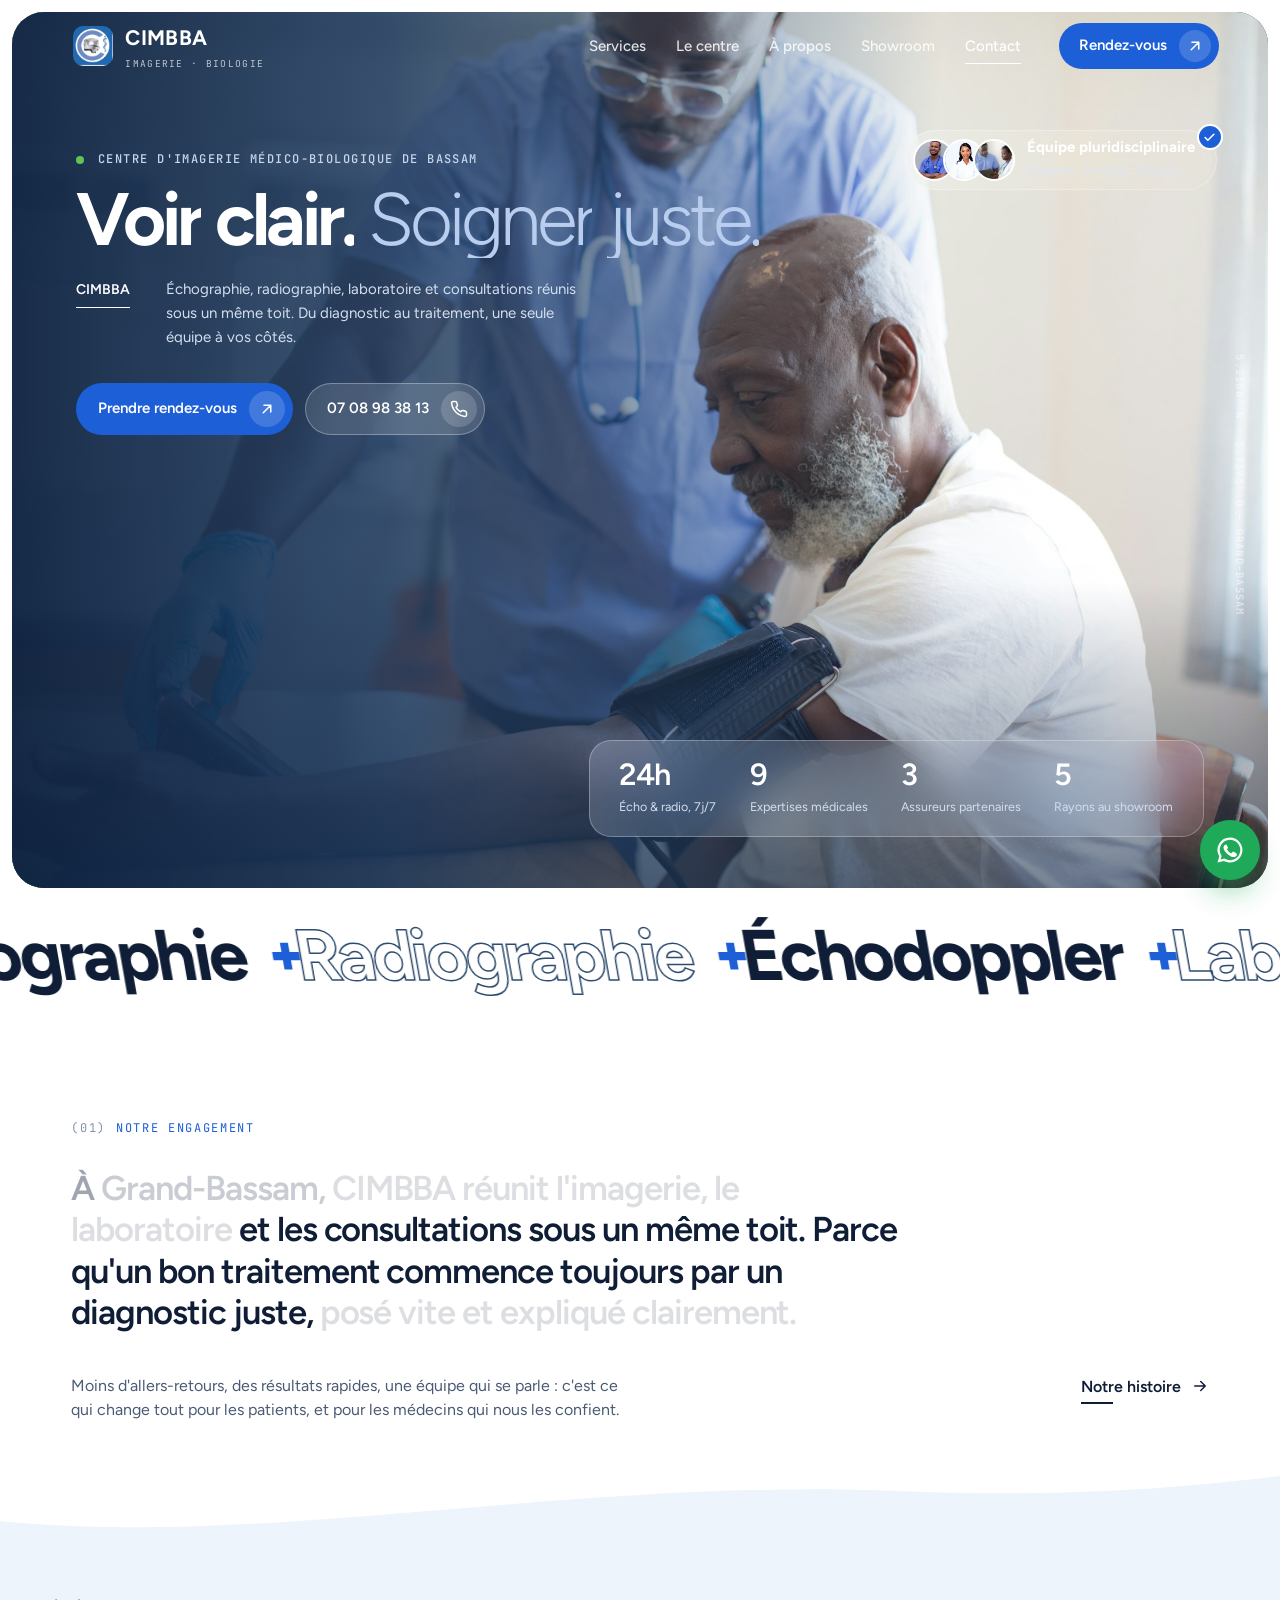
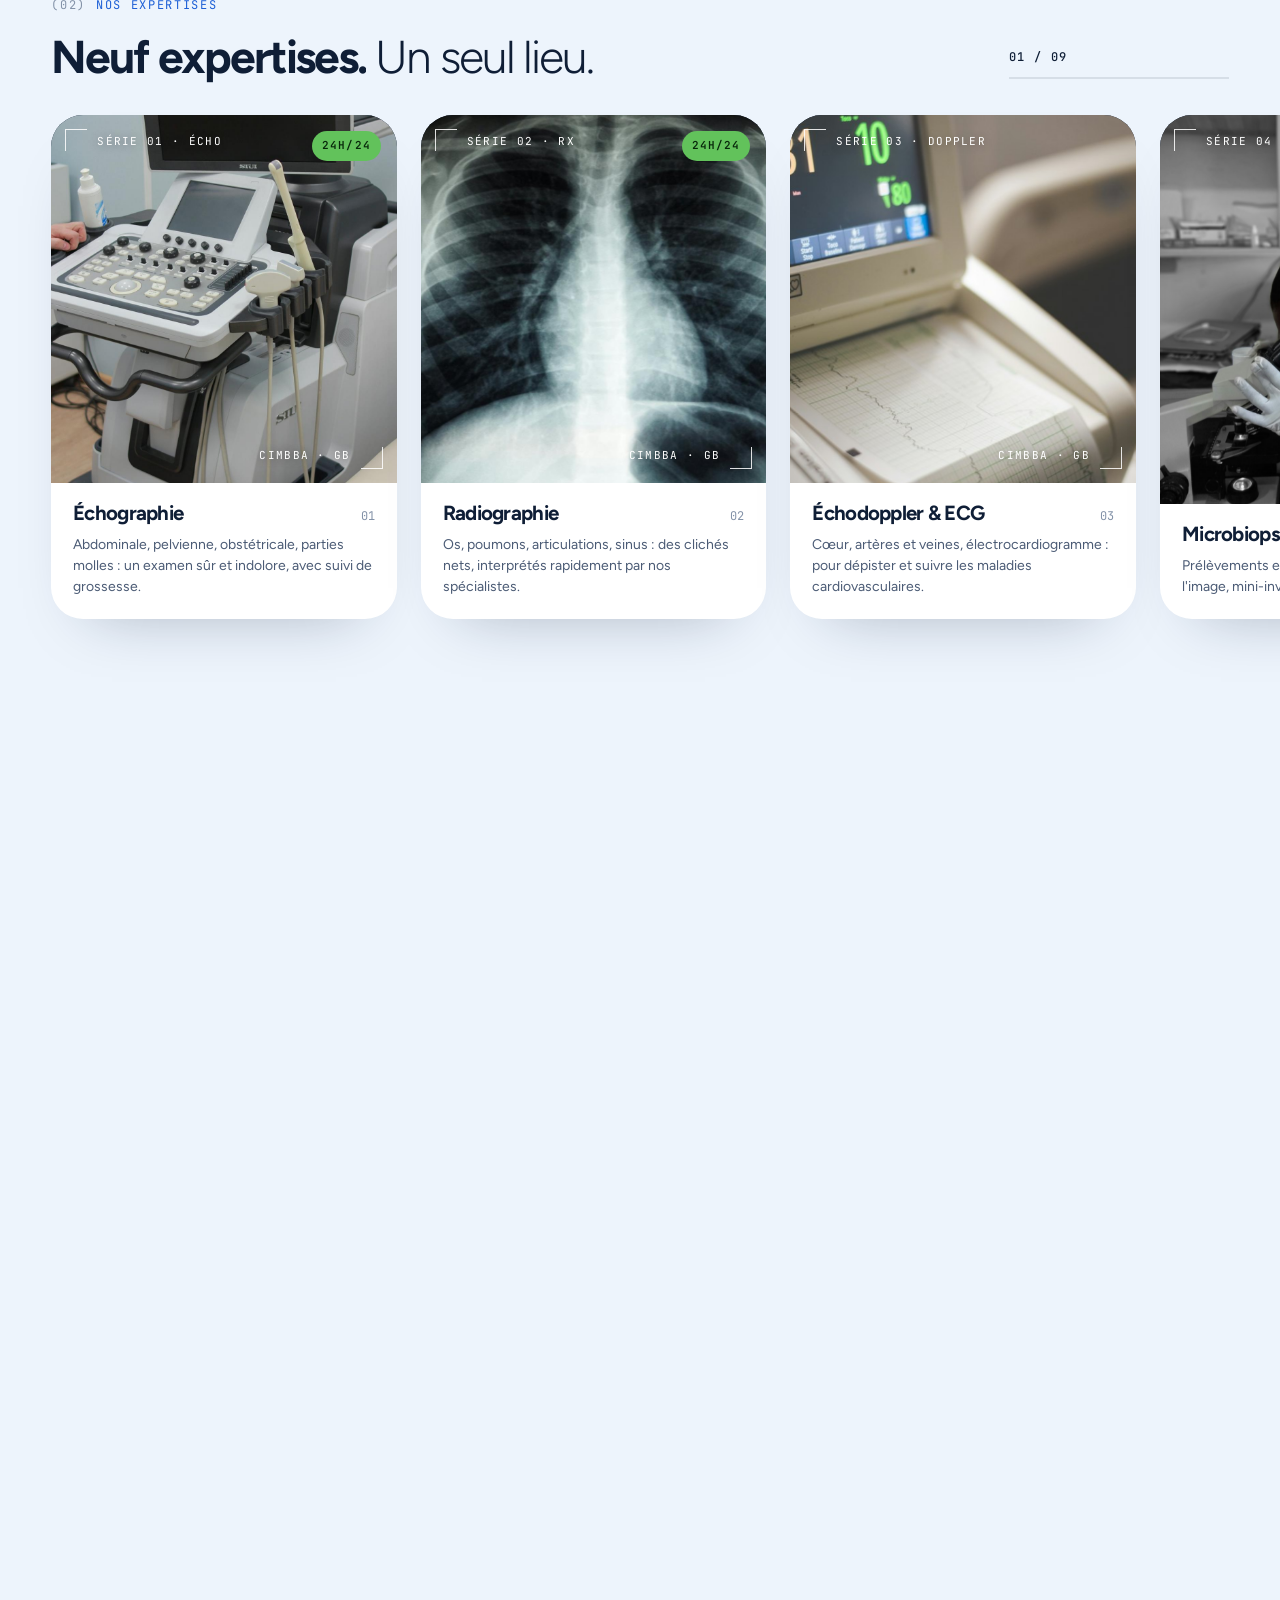
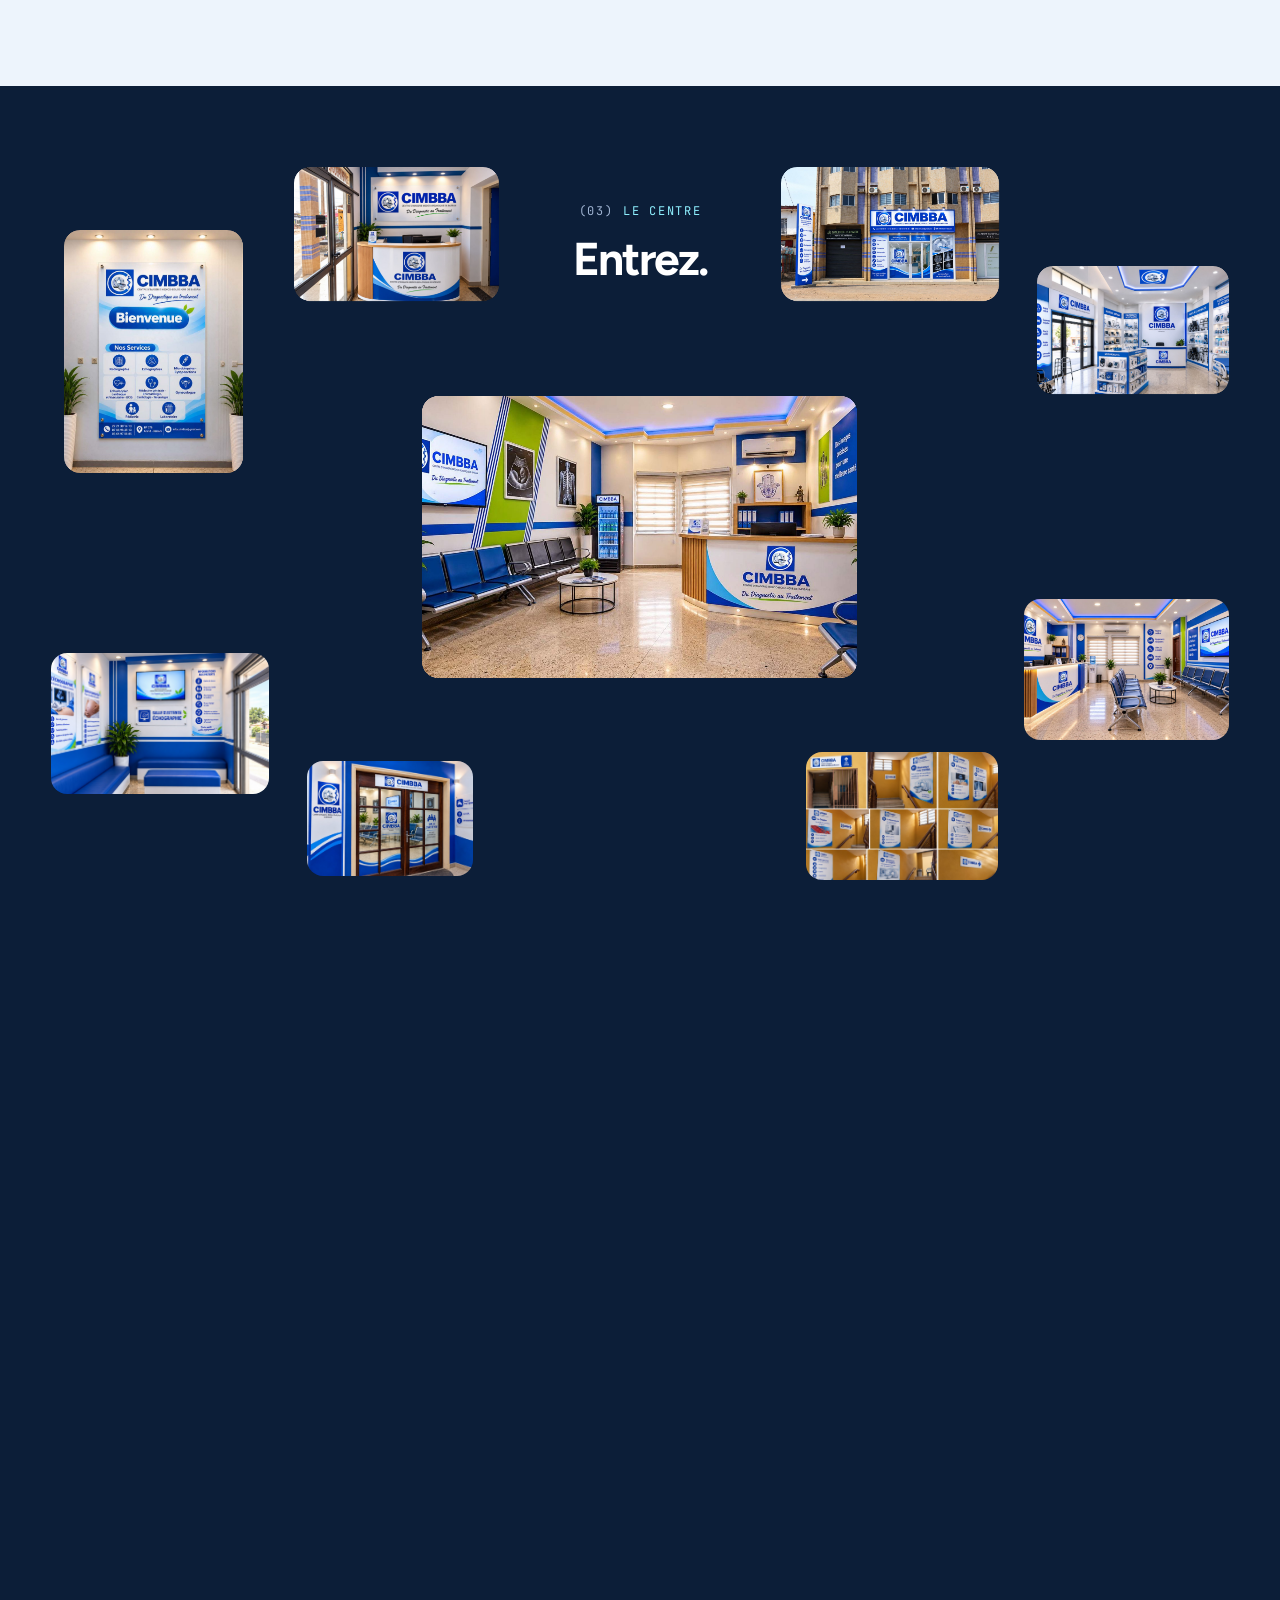
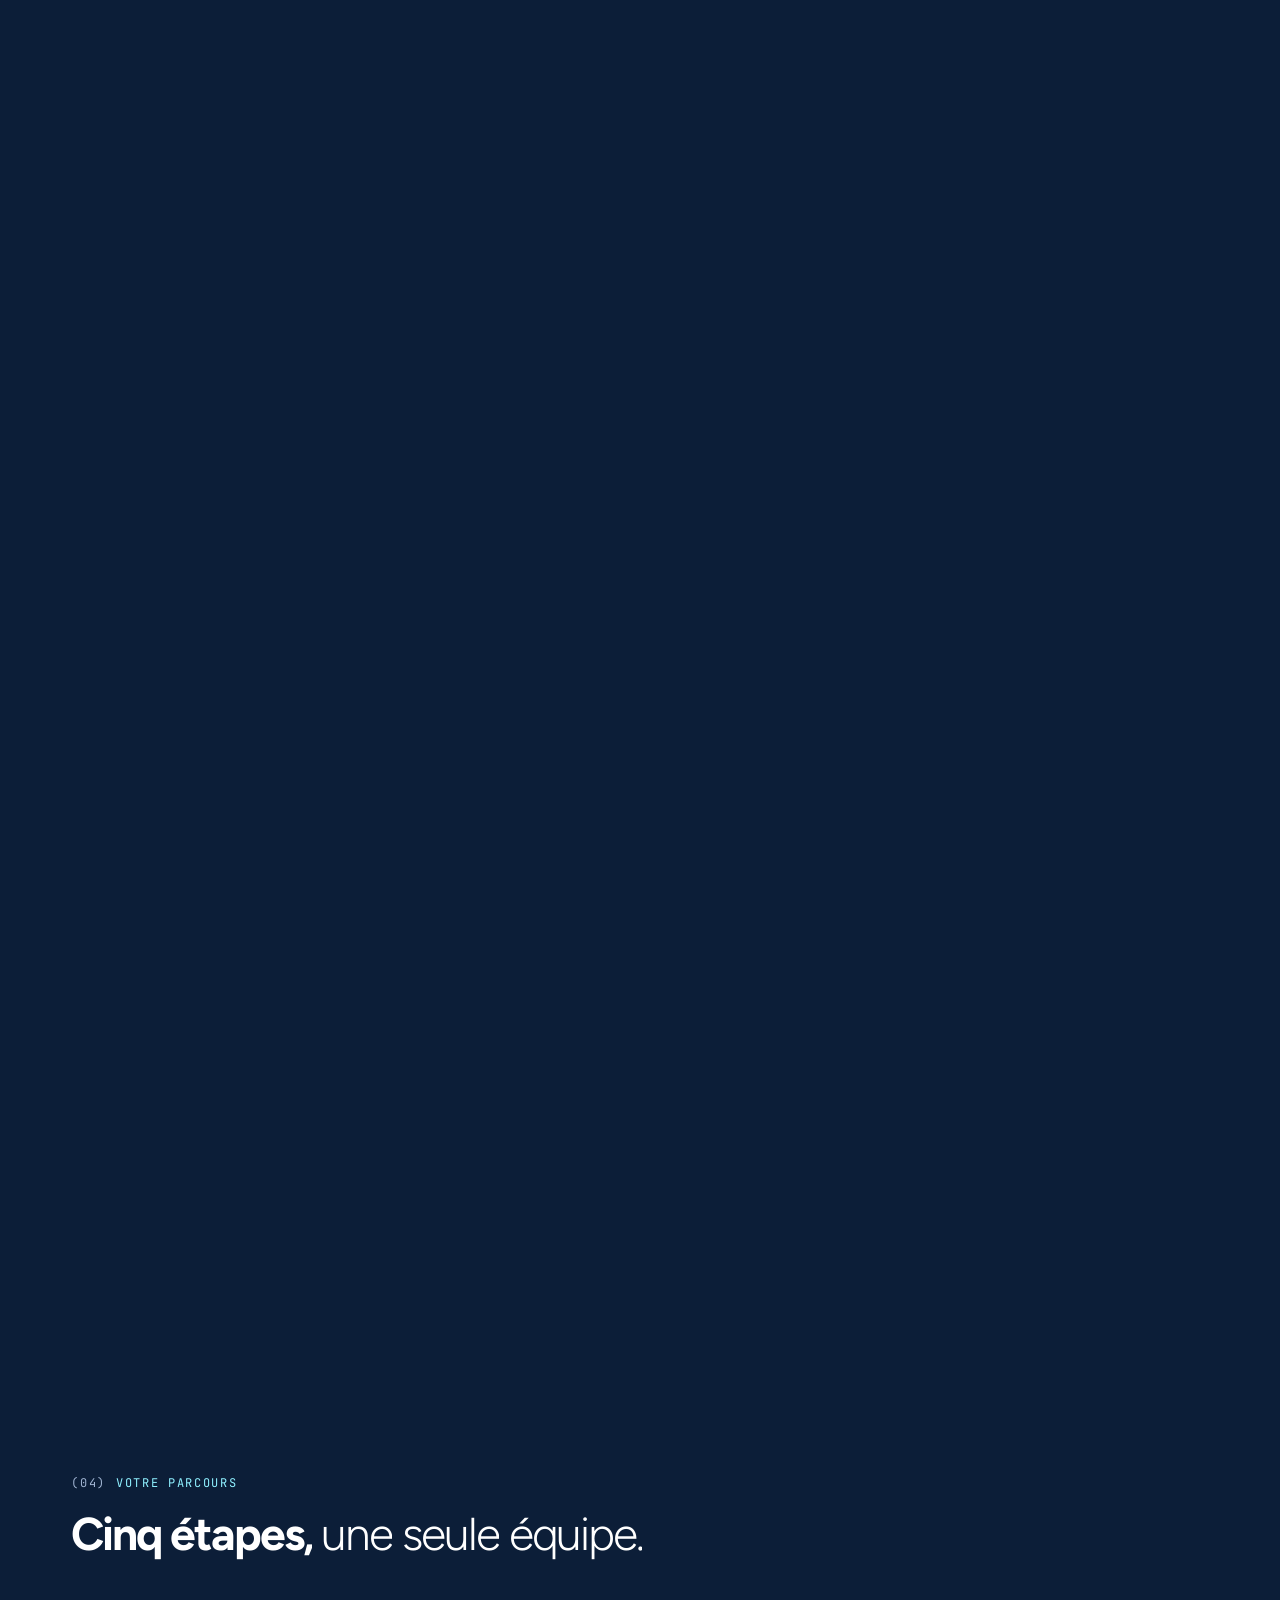
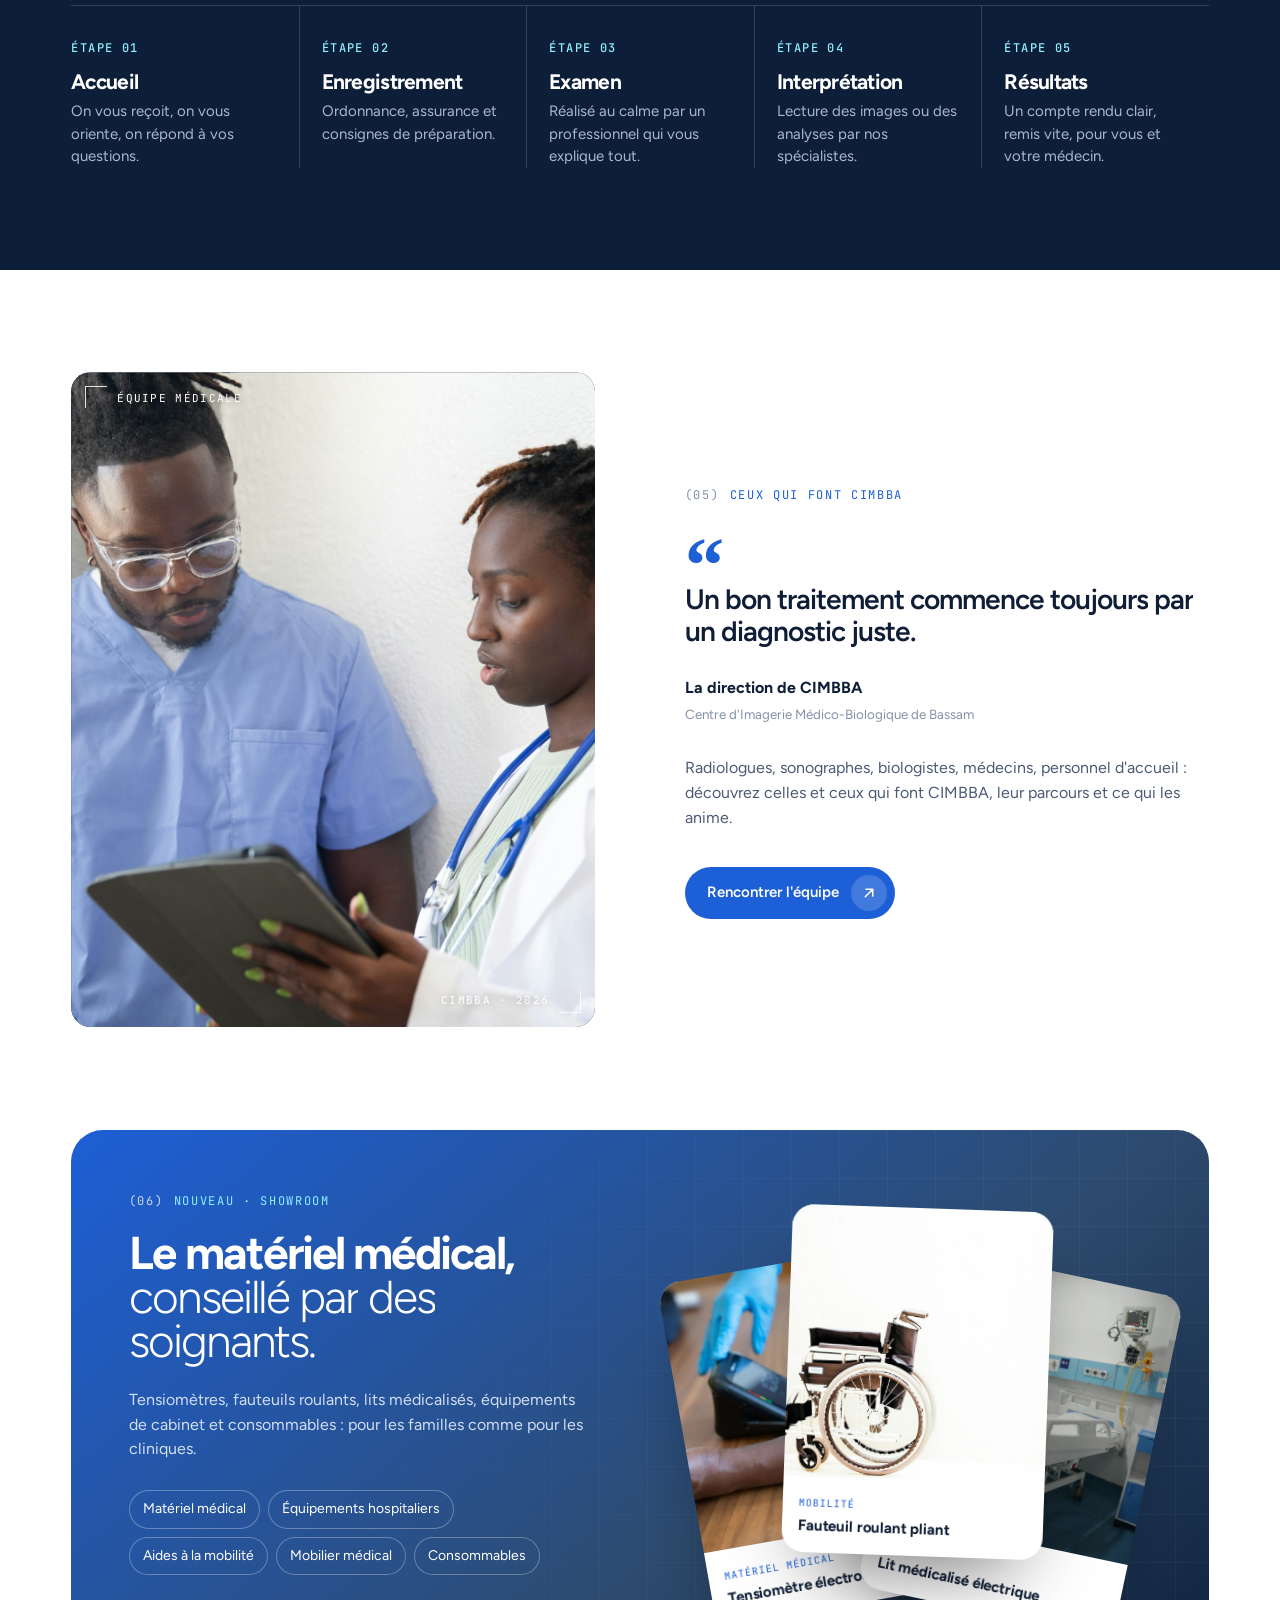
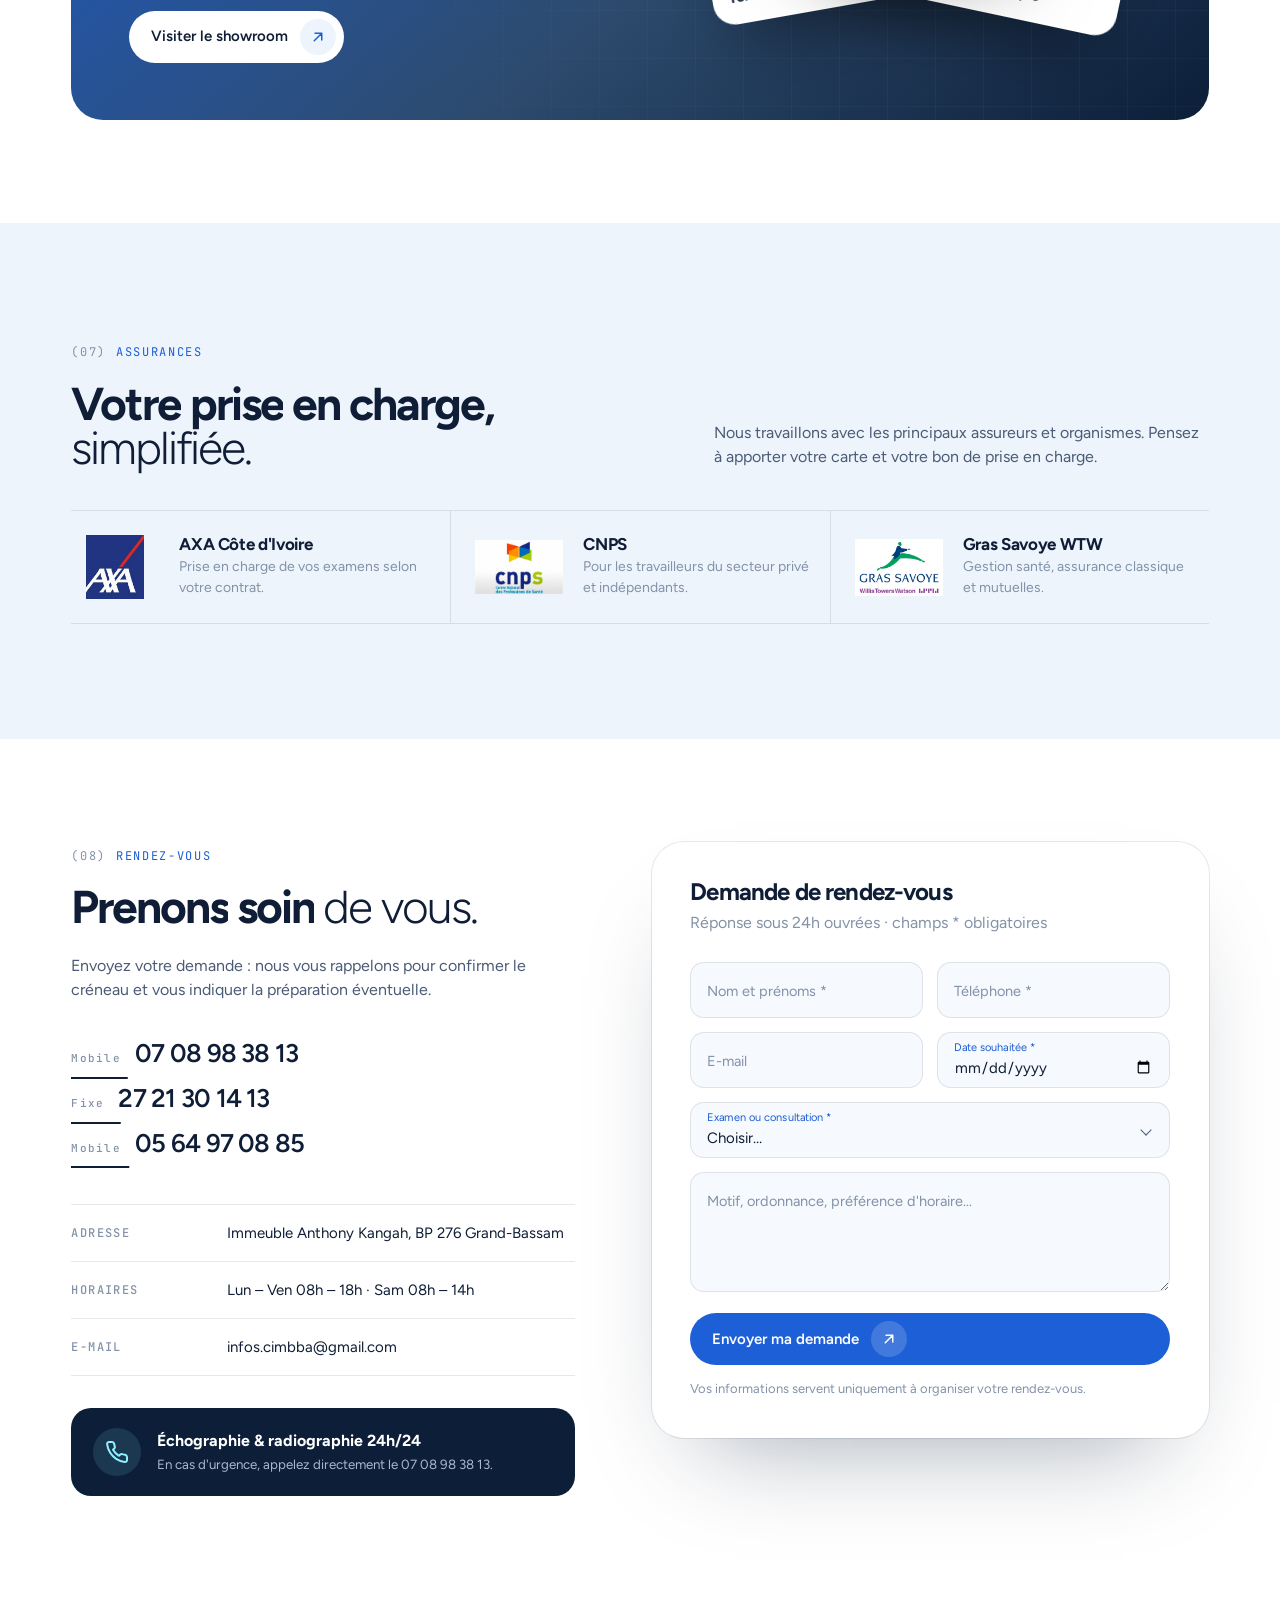
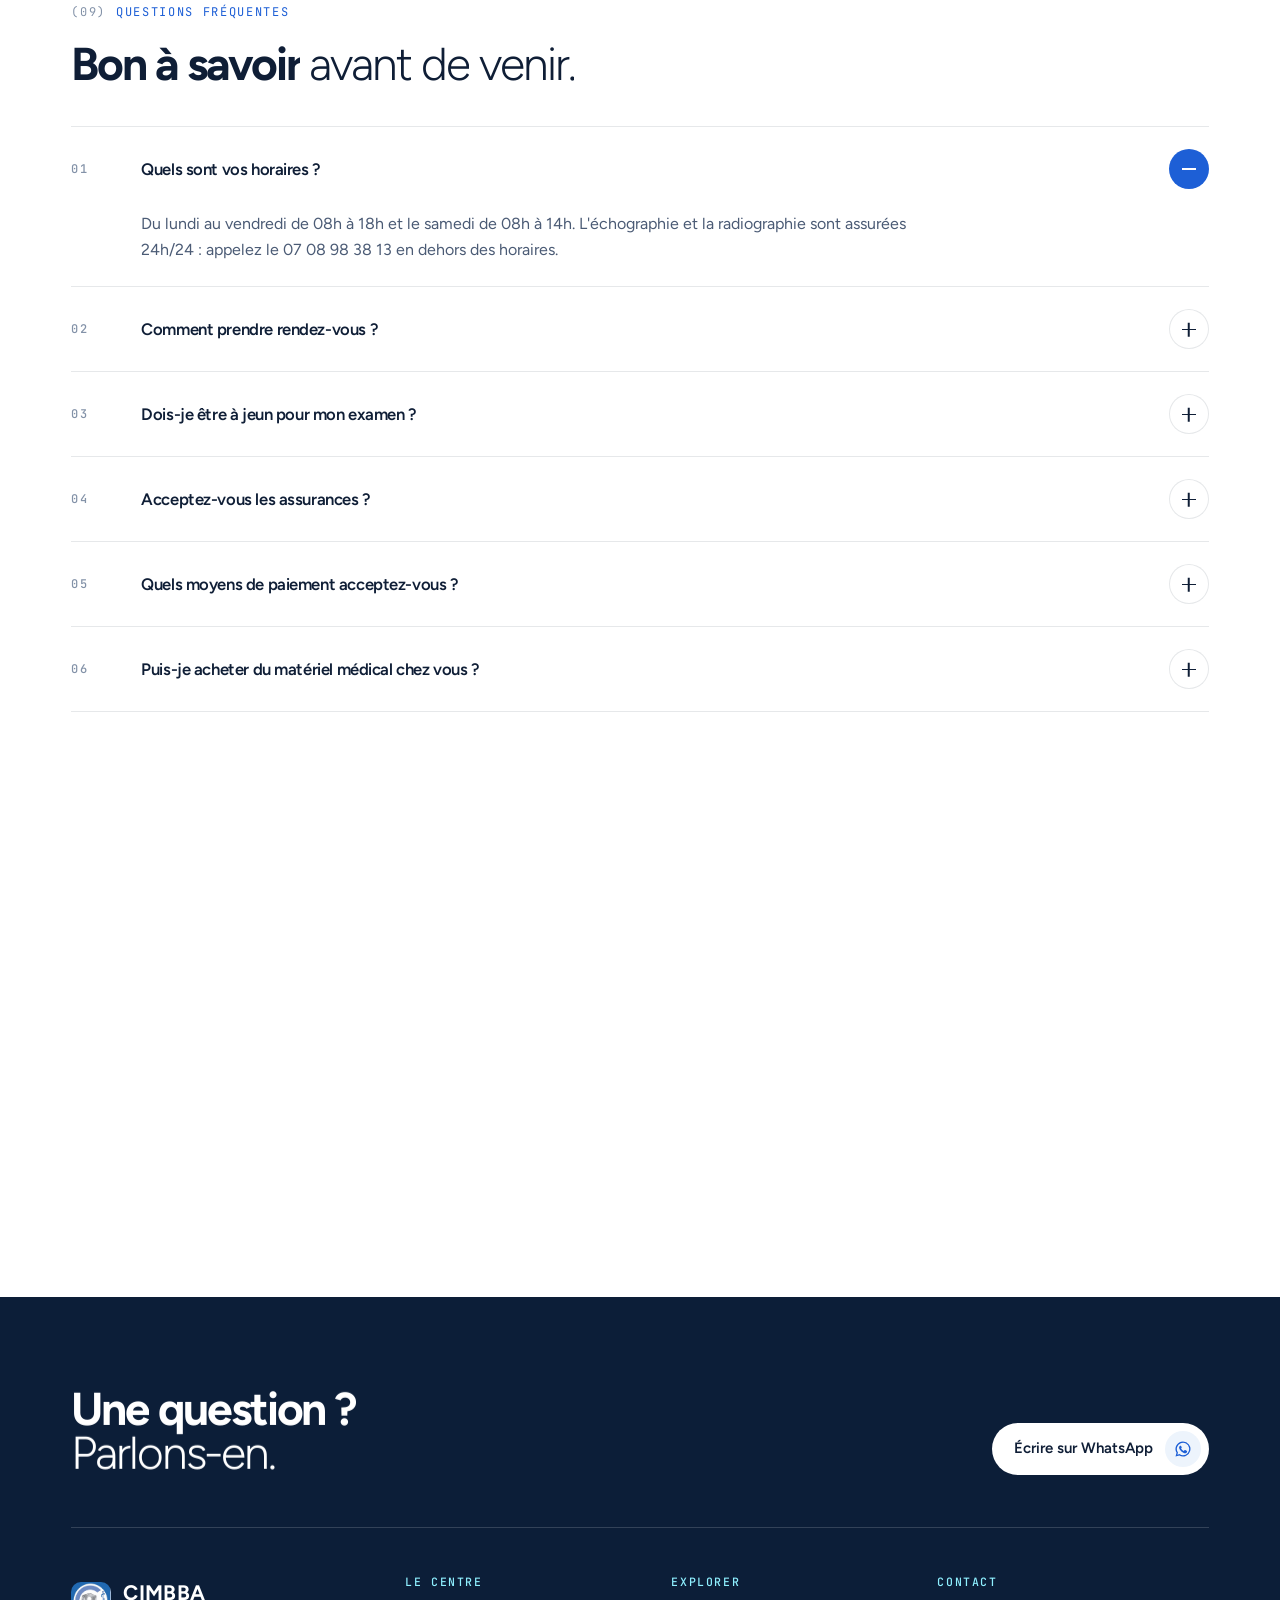
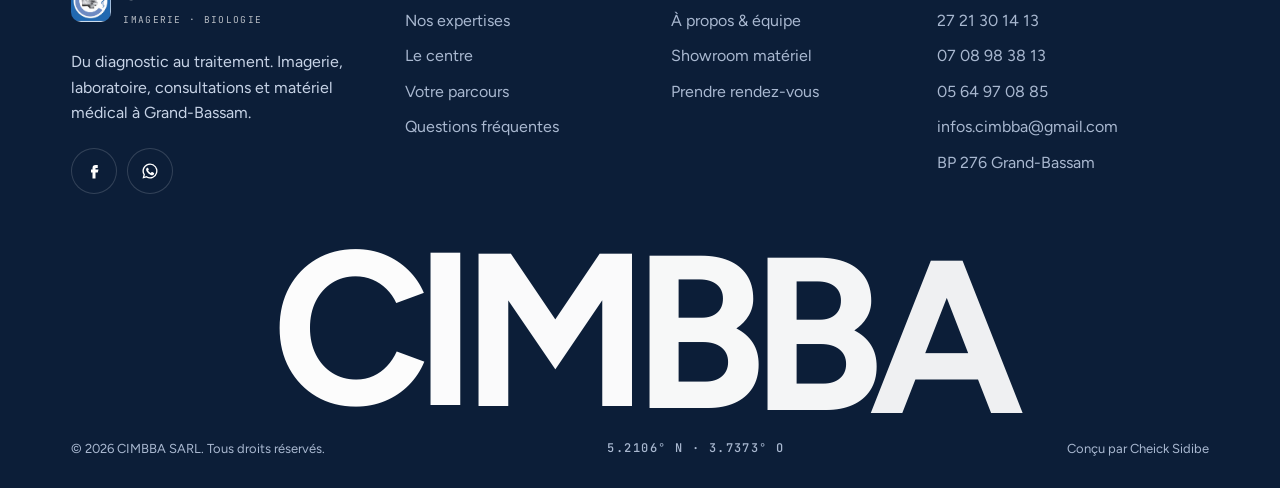
==== commit 25abc924: "Retours client : animations, identité, fondateur et photos - Retire l'animation ECG du parcours pati" ====
--- a/index.html
+++ b/index.html
@@ -35,30 +35,20 @@
     <symbol id="i-arrow" viewBox="0 0 24 24" fill="none" stroke="currentColor" stroke-width="2" stroke-linecap="round" stroke-linejoin="round"><path d="M7 17 17 7M8 7h9v9"/></symbol>
     <symbol id="i-right" viewBox="0 0 24 24" fill="none" stroke="currentColor" stroke-width="2" stroke-linecap="round" stroke-linejoin="round"><path d="M5 12h14M13 6l6 6-6 6"/></symbol>
     <symbol id="i-phone" viewBox="0 0 24 24" fill="none" stroke="currentColor" stroke-width="2" stroke-linecap="round" stroke-linejoin="round"><path d="M22 16.9v3a2 2 0 0 1-2.2 2 19.8 19.8 0 0 1-8.6-3.1 19.5 19.5 0 0 1-6-6A19.8 19.8 0 0 1 2.1 4.2 2 2 0 0 1 4.1 2h3a2 2 0 0 1 2 1.7c.1.9.4 1.8.7 2.7a2 2 0 0 1-.5 2.1L8 9.8a16 16 0 0 0 6 6l1.3-1.3a2 2 0 0 1 2.1-.4c.9.3 1.8.6 2.7.7a2 2 0 0 1 1.7 2z"/></symbol>
-    <symbol id="i-pulse" viewBox="0 0 24 24" fill="none" stroke="currentColor" stroke-width="2" stroke-linecap="round" stroke-linejoin="round"><path d="M22 12h-4l-3 9L9 3l-3 9H2"/></symbol>
     <symbol id="i-check" viewBox="0 0 24 24" fill="none" stroke="currentColor" stroke-width="3" stroke-linecap="round" stroke-linejoin="round"><path d="M20 6 9 17l-5-5"/></symbol>
     <symbol id="i-cross" viewBox="0 0 24 24" fill="currentColor"><path d="M9 2h6v7h7v6h-7v7H9v-7H2V9h7z"/></symbol>
-    <symbol id="i-drag" viewBox="0 0 24 24" fill="none" stroke="currentColor" stroke-width="2" stroke-linecap="round" stroke-linejoin="round"><path d="m9 6-6 6 6 6M15 6l6 6-6 6"/></symbol>
     <symbol id="i-whatsapp" viewBox="0 0 24 24" fill="currentColor"><path d="M12 2a10 10 0 0 0-8.6 15.1L2 22l5-1.3A10 10 0 1 0 12 2zm0 18.2a8.2 8.2 0 0 1-4.2-1.2l-.3-.2-3 .8.8-2.9-.2-.3A8.2 8.2 0 1 1 12 20.2zm4.5-6.1c-.2-.1-1.5-.7-1.7-.8-.2-.1-.4-.1-.6.1l-.8 1c-.1.2-.3.2-.5.1a6.7 6.7 0 0 1-3.3-2.9c-.3-.4.2-.4.7-1.3.1-.2 0-.3 0-.4l-.8-1.8c-.2-.5-.4-.4-.6-.4h-.5a1 1 0 0 0-.7.3 3 3 0 0 0-.9 2.2 5.2 5.2 0 0 0 1.1 2.7 11.8 11.8 0 0 0 4.5 4c1.7.7 2.3.8 3.2.6.5-.1 1.5-.6 1.7-1.2.2-.6.2-1.1.2-1.2-.1-.1-.2-.2-.5-.3z"/></symbol>
     <symbol id="i-facebook" viewBox="0 0 24 24" fill="currentColor"><path d="M14 8h3V4h-3a4 4 0 0 0-4 4v2H8v4h2v8h4v-8h3l1-4h-4V8.5c0-.3.2-.5.5-.5z"/></symbol>
   </svg>
 
-  <!-- Préchargeur : balayage d'échographe (première visite uniquement) -->
+  <!-- Préchargeur (première visite uniquement) -->
   <div class="loader" aria-hidden="true">
-    <div class="loader__echo"><div class="loader__mark"><img src="assets/img/new/logo-mark.png" alt=""></div></div>
-    <div class="loader__meta">
-      <p class="mono">CIMBBA · Acquisition de l'image<br>Grand-Bassam · Côte d'Ivoire</p>
-      <div class="loader__count">000</div>
-    </div>
-    <div class="loader__scan"></div>
+    <div class="loader__mark"><img src="assets/img/new/logo-mark.png" alt=""></div>
+    <div class="loader__bar"><i></i></div>
   </div>
 
-  <!-- Transition entre les pages -->
-  <div class="pt" aria-hidden="true">
-    <div class="pt__line"></div>
-    <div class="pt__mark"><img src="assets/img/new/logo-mark.png" alt=""></div>
-    <p class="pt__lbl mono">Chargement de l'examen…</p>
-  </div>
+  <!-- Fondu entre les pages -->
+  <div class="pt" aria-hidden="true"></div>
 
   <!-- ======= En-tête ======= -->
   <header class="hdr">
@@ -130,10 +120,6 @@
           </div>
 
           <div class="hero__bottom">
-            <a class="spin" href="#services" data-intro aria-label="Échographie et radiographie 24h/24 — voir nos services">
-              <svg viewBox="0 0 132 132" aria-hidden="true"><defs><path id="circ" d="M66,66 m-52,0 a52,52 0 1,1 104,0 a52,52 0 1,1 -104,0"/></defs><text><textPath href="#circ" textLength="320" lengthAdjust="spacing">Écho &amp; radio · 24h/24 · CIMBBA ·</textPath></text></svg>
-              <span class="spin__core"><svg><use href="#i-pulse"/></svg></span>
-            </a>
             <div class="stats glass" data-intro>
               <div class="stat"><strong data-count="24" data-suffix="h">24h</strong><span>Écho &amp; radio, 7j/7</span></div>
               <div class="stat"><strong data-count="9">9</strong><span>Expertises médicales</span></div>
@@ -161,7 +147,7 @@
     <section class="sec manifesto" style="padding-top:clamp(60px,8vw,110px)">
       <div class="wrap">
         <span class="tag" data-fade><i>(01)</i> Notre engagement</span>
-        <p class="manifesto__text" data-words>À Grand-Bassam, CIMBBA réunit l'imagerie <span class="pill-img"><img src="assets/img/stock/echo1.jpg" alt=""></span> le laboratoire <span class="pill-img"><img src="assets/img/stock/lab2.jpg" alt=""></span> et les consultations sous un même toit. Parce qu'un bon traitement commence toujours par un diagnostic juste <span class="pill-img"><img src="assets/img/stock/xray1.jpg" alt=""></span> posé vite, expliqué clairement.</p>
+        <p class="manifesto__text" data-words>À Grand-Bassam, CIMBBA réunit l'imagerie, le laboratoire et les consultations sous un même toit. Parce qu'un bon traitement commence toujours par un diagnostic juste, posé vite et expliqué clairement.</p>
         <div class="manifesto__foot">
           <p class="lead" data-fade>Moins d'allers-retours, des résultats rapides, une équipe qui se parle : c'est ce qui change tout pour les patients, et pour les médecins qui nous les confient.</p>
           <a class="link" href="a-propos.html" data-fade>Notre histoire <svg><use href="#i-right"/></svg></a>
@@ -183,37 +169,37 @@
         </div>
         <div class="hs__track">
           <a class="svc" href="#rendez-vous">
-            <div class="film"><img src="assets/img/stock/echo1.jpg" alt="Examen d'échographie" loading="lazy"><span class="film__lbl film__lbl--tl">Série 01 · Écho</span><span class="film__lbl film__lbl--br">CIMBBA · GB</span></div>
+            <div class="film"><img src="assets/img/stock/echo2.jpg" alt="Appareil d'échographie" loading="lazy"><span class="film__lbl film__lbl--tl">Série 01 · Écho</span><span class="film__lbl film__lbl--br">CIMBBA · GB</span></div>
             <span class="svc__badge">24H/24</span>
             <div class="svc__body"><div class="svc__row"><h3>Échographie</h3><span class="svc__n">01</span></div><p>Abdominale, pelvienne, obstétricale, parties molles : un examen sûr et indolore, avec suivi de grossesse.</p></div>
           </a>
           <a class="svc" href="#rendez-vous">
-            <div class="film"><img src="assets/img/stock/xray2.jpg" alt="Médecins analysant une radiographie" loading="lazy"><span class="film__lbl film__lbl--tl">Série 02 · RX</span><span class="film__lbl film__lbl--br">CIMBBA · GB</span></div>
+            <div class="film"><img src="assets/img/stock/xray1.jpg" alt="Radiographie thoracique" loading="lazy"><span class="film__lbl film__lbl--tl">Série 02 · RX</span><span class="film__lbl film__lbl--br">CIMBBA · GB</span></div>
             <span class="svc__badge">24H/24</span>
             <div class="svc__body"><div class="svc__row"><h3>Radiographie</h3><span class="svc__n">02</span></div><p>Os, poumons, articulations, sinus : des clichés nets, interprétés rapidement par nos spécialistes.</p></div>
           </a>
           <a class="svc" href="#rendez-vous">
-            <div class="film"><img src="assets/img/stock/echo2.jpg" alt="Appareil d'échodoppler" loading="lazy"><span class="film__lbl film__lbl--tl">Série 03 · Doppler</span><span class="film__lbl film__lbl--br">CIMBBA · GB</span></div>
+            <div class="film"><img src="assets/img/stock/monitor-vitals.jpg" alt="Moniteur de suivi cardiaque" loading="lazy"><span class="film__lbl film__lbl--tl">Série 03 · Doppler</span><span class="film__lbl film__lbl--br">CIMBBA · GB</span></div>
             <div class="svc__body"><div class="svc__row"><h3>Échodoppler &amp; ECG</h3><span class="svc__n">03</span></div><p>Cœur, artères et veines, électrocardiogramme : pour dépister et suivre les maladies cardiovasculaires.</p></div>
           </a>
           <a class="svc" href="#rendez-vous">
-            <div class="film"><img src="assets/img/stock/lab3.jpg" alt="Microscope d'analyse cytologique" loading="lazy"><span class="film__lbl film__lbl--tl">Série 04 · Cyto</span><span class="film__lbl film__lbl--br">CIMBBA · GB</span></div>
+            <div class="film"><img src="assets/img/stock/lab-micro.jpg" alt="Biologiste au microscope" loading="lazy"><span class="film__lbl film__lbl--tl">Série 04 · Cyto</span><span class="film__lbl film__lbl--br">CIMBBA · GB</span></div>
             <div class="svc__body"><div class="svc__row"><h3>Microbiopsies</h3><span class="svc__n">04</span></div><p>Prélèvements et cytoponctions guidés par l'image, mini-invasifs, pour un diagnostic précis.</p></div>
           </a>
           <a class="svc" href="#rendez-vous">
-            <div class="film"><img src="assets/img/stock/lab2.jpg" alt="Tubes de prélèvement au laboratoire" loading="lazy"><span class="film__lbl film__lbl--tl">Série 05 · Labo</span><span class="film__lbl film__lbl--br">CIMBBA · GB</span></div>
+            <div class="film"><img src="assets/img/stock/lab-pipette.jpg" alt="Biologiste au laboratoire d'analyses" loading="lazy"><span class="film__lbl film__lbl--tl">Série 05 · Labo</span><span class="film__lbl film__lbl--br">CIMBBA · GB</span></div>
             <div class="svc__body"><div class="svc__row"><h3>Laboratoire</h3><span class="svc__n">05</span></div><p>Hématologie, biochimie, sérologie, bilans prénataux et de santé : des résultats fiables, rendus vite.</p></div>
           </a>
           <a class="svc" href="#rendez-vous">
-            <div class="film"><img src="assets/img/stock/c-bp.jpg" alt="Prise de tension en consultation" loading="lazy"><span class="film__lbl film__lbl--tl">Série 06 · Consult.</span><span class="film__lbl film__lbl--br">CIMBBA · GB</span></div>
+            <div class="film"><img src="assets/img/stock/medgen.jpg" alt="Médecin consultant un dossier sur tablette" loading="lazy"><span class="film__lbl film__lbl--tl">Série 06 · Consult.</span><span class="film__lbl film__lbl--br">CIMBBA · GB</span></div>
             <div class="svc__body"><div class="svc__row"><h3>Médecine générale</h3><span class="svc__n">06</span></div><p>Bilans de santé, maladies chroniques, et rhumatologie : arthrose, goutte, douleurs articulaires.</p></div>
           </a>
           <a class="svc" href="#rendez-vous">
-            <div class="film"><img src="assets/img/stock/mri3.jpg" alt="Médecins examinant des images cérébrales" loading="lazy"><span class="film__lbl film__lbl--tl">Série 07 · Cardio-Neuro</span><span class="film__lbl film__lbl--br">CIMBBA · GB</span></div>
+            <div class="film"><img src="assets/img/stock/cardio.jpg" alt="Médecin auscultant un patient au stéthoscope" loading="lazy"><span class="film__lbl film__lbl--tl">Série 07 · Cardio-Neuro</span><span class="film__lbl film__lbl--br">CIMBBA · GB</span></div>
             <div class="svc__body"><div class="svc__row"><h3>Cardiologie &amp; neurologie</h3><span class="svc__n">07</span></div><p>Hypertension, palpitations, maux de tête, vertiges : un avis spécialisé appuyé sur nos examens.</p></div>
           </a>
           <a class="svc" href="#rendez-vous">
-            <div class="film"><img src="assets/img/stock/preg.jpg" alt="Future maman tenant une échographie" loading="lazy"><span class="film__lbl film__lbl--tl">Série 08 · Gynéco</span><span class="film__lbl film__lbl--br">CIMBBA · GB</span></div>
+            <div class="film"><img src="assets/img/stock/preg-smile.jpg" alt="Future maman souriante pendant son suivi de grossesse" loading="lazy"><span class="film__lbl film__lbl--tl">Série 08 · Gynéco</span><span class="film__lbl film__lbl--br">CIMBBA · GB</span></div>
             <div class="svc__body"><div class="svc__row"><h3>Gynécologie</h3><span class="svc__n">08</span></div><p>Suivi de grossesse, contraception, santé de la femme, avec échographie sur place.</p></div>
           </a>
           <a class="svc" href="#rendez-vous">
@@ -232,31 +218,11 @@
       </div>
     </section>
 
-    <!-- ======= Avant / après ======= -->
-    <section class="sec" id="centre">
-      <div class="wrap">
-        <div class="ba-head">
-          <div>
-            <span class="tag"><i>(03)</i> Le centre</span>
-            <h2 class="h2" data-split style="margin-top:18px">CIMBBA <span class="thin">se transforme.</span></h2>
-          </div>
-          <p class="lead" data-fade>Nouvelle façade, nouvel accueil, salles d'attente repensées, signalétique claire : le centre entre dans une nouvelle ère. Glissez pour comparer.</p>
-        </div>
-        <div class="ba" data-fade>
-          <img src="assets/img/new/facade-actuelle.jpg" alt="Façade actuelle de CIMBBA">
-          <img class="ba__after" src="assets/img/maquettes/facade.jpg" alt="Façade de CIMBBA après travaux (simulation)">
-          <span class="ba__tag ba__tag--l glass mono">Aujourd'hui</span>
-          <span class="ba__tag ba__tag--r glass mono">Après travaux</span>
-          <div class="ba__handle" role="slider" tabindex="0" aria-label="Comparer avant et après travaux" aria-valuemin="0" aria-valuemax="100" aria-valuenow="50"><span class="ba__knob"><svg><use href="#i-drag"/></svg></span></div>
-        </div>
-      </div>
-    </section>
-
-    <!-- ======= Le nouveau CIMBBA : plongée dans la galerie ======= -->
-    <section class="zoom" id="nouveau">
+    <!-- ======= Le centre : plongée dans la galerie ======= -->
+    <section class="zoom" id="centre">
       <div class="zoom__pin">
         <div class="zoom__intro">
-          <span class="tag"><i style="color:#9fb3d1">(04)</i> Le nouveau CIMBBA</span>
+          <span class="tag"><i style="color:#9fb3d1">(03)</i> Le centre</span>
           <h2 class="h2" style="margin-top:14px">Entrez.</h2>
         </div>
         <div class="zoom__item" style="left:5vw;top:16vh;width:14vw;height:19vw"><img src="assets/img/maquettes/hall-bienvenue.jpg" alt=""></div>
@@ -267,34 +233,26 @@
         <div class="zoom__item" style="left:24vw;top:75vh;width:13vw;height:9vw"><img src="assets/img/maquettes/entree-attente.jpg" alt=""></div>
         <div class="zoom__item" style="left:63vw;top:74vh;width:15vw;height:10vw"><img src="assets/img/maquettes/escaliers.jpg" alt=""></div>
         <div class="zoom__item" style="left:80vw;top:57vh;width:16vw;height:11vw"><img src="assets/img/maquettes/salle-attente-2.jpg" alt=""></div>
-        <div class="zoom__item zoom__item--c"><img src="assets/img/maquettes/salle-attente-1.jpg" alt="Future salle d'attente principale de CIMBBA"></div>
+        <div class="zoom__item zoom__item--c"><img src="assets/img/maquettes/salle-attente-1.jpg" alt="Salle d'attente principale de CIMBBA"></div>
         <div class="zoom__title">
           <h2 class="h2">Des espaces pensés pour votre sérénité.</h2>
-          <p>Accueil lumineux, salles d'attente climatisées, parcours fléché jusqu'à votre examen : le centre tel qu'il sera à la fin des travaux.</p>
-        </div>
-        <span class="zoom__note mono">Simulation 3D · projet d'aménagement</span>
-      </div>
-    </section>
-
-    <!-- ======= Parcours patient : tracé ECG ======= -->
-    <section class="sec sec--navy ecg-sec" id="parcours">
-      <div class="wrap">
-        <span class="tag"><i style="color:#9fb3d1">(05)</i> Votre parcours</span>
-        <h2 class="h2" data-split style="margin-top:18px">Cinq étapes, <span class="thin">un seul fil.</span></h2>
-        <div class="ecg">
-          <svg viewBox="0 0 1200 220" fill="none" stroke-width="2.4" stroke-linejoin="round" stroke-linecap="round" aria-hidden="true">
-            <path class="ecg__base" d="M0 140 L60 140 L74 124 L86 140 L106 140 L116 30 L128 196 L140 140 L164 140 L178 116 L194 140 L300 140 L314 124 L326 140 L346 140 L356 30 L368 196 L380 140 L404 140 L418 116 L434 140 L540 140 L554 124 L566 140 L586 140 L596 30 L608 196 L620 140 L644 140 L658 116 L674 140 L780 140 L794 124 L806 140 L826 140 L836 30 L848 196 L860 140 L884 140 L898 116 L914 140 L1020 140 L1034 124 L1046 140 L1066 140 L1076 30 L1088 196 L1100 140 L1124 140 L1138 116 L1154 140 L1200 140"/>
-            <path class="ecg__line" d="M0 140 L60 140 L74 124 L86 140 L106 140 L116 30 L128 196 L140 140 L164 140 L178 116 L194 140 L300 140 L314 124 L326 140 L346 140 L356 30 L368 196 L380 140 L404 140 L418 116 L434 140 L540 140 L554 124 L566 140 L586 140 L596 30 L608 196 L620 140 L644 140 L658 116 L674 140 L780 140 L794 124 L806 140 L826 140 L836 30 L848 196 L860 140 L884 140 L898 116 L914 140 L1020 140 L1034 124 L1046 140 L1066 140 L1076 30 L1088 196 L1100 140 L1124 140 L1138 116 L1154 140 L1200 140"/>
-            <circle class="ecg__dot" r="6" cx="0" cy="140"/>
-          </svg>
-          <div class="ecg__steps">
-            <div class="ecg__step"><span class="mono">Étape 01</span><h3>Accueil</h3><p>On vous reçoit, on vous oriente, on répond à vos questions.</p></div>
-            <div class="ecg__step"><span class="mono">Étape 02</span><h3>Enregistrement</h3><p>Ordonnance, assurance et consignes de préparation.</p></div>
-            <div class="ecg__step"><span class="mono">Étape 03</span><h3>Examen</h3><p>Réalisé au calme par un professionnel qui vous explique tout.</p></div>
-            <div class="ecg__step"><span class="mono">Étape 04</span><h3>Interprétation</h3><p>Lecture des images ou des analyses par nos spécialistes.</p></div>
-            <div class="ecg__step"><span class="mono">Étape 05</span><h3>Résultats</h3><p>Un compte rendu clair, remis vite, pour vous et votre médecin.</p></div>
-          </div>
-        </div>
+          <p>Accueil lumineux, salles d'attente climatisées, parcours fléché jusqu'à votre examen : tout est fait pour que vous vous sentiez attendu.</p>
+        </div>
+      </div>
+    </section>
+
+    <!-- ======= Parcours patient ======= -->
+    <section class="sec sec--navy" id="parcours">
+      <div class="wrap">
+        <span class="tag"><i style="color:#9fb3d1">(04)</i> Votre parcours</span>
+        <h2 class="h2" data-split style="margin-top:18px">Cinq étapes, <span class="thin">une seule équipe.</span></h2>
+        <ol class="steps">
+          <li data-fade><span class="mono">Étape 01</span><h3>Accueil</h3><p>On vous reçoit, on vous oriente, on répond à vos questions.</p></li>
+          <li data-fade data-delay="1"><span class="mono">Étape 02</span><h3>Enregistrement</h3><p>Ordonnance, assurance et consignes de préparation.</p></li>
+          <li data-fade data-delay="2"><span class="mono">Étape 03</span><h3>Examen</h3><p>Réalisé au calme par un professionnel qui vous explique tout.</p></li>
+          <li data-fade data-delay="3"><span class="mono">Étape 04</span><h3>Interprétation</h3><p>Lecture des images ou des analyses par nos spécialistes.</p></li>
+          <li data-fade data-delay="4"><span class="mono">Étape 05</span><h3>Résultats</h3><p>Un compte rendu clair, remis vite, pour vous et votre médecin.</p></li>
+        </ol>
       </div>
     </section>
 
@@ -307,7 +265,7 @@
           <span class="film__lbl film__lbl--br">CIMBBA · 2026</span>
         </a>
         <div>
-          <span class="tag" data-fade><i>(06)</i> Ceux qui font CIMBBA</span>
+          <span class="tag" data-fade><i>(05)</i> Ceux qui font CIMBBA</span>
           <p class="quote" data-split style="margin-top:30px">Un bon traitement commence toujours par un diagnostic juste.</p>
           <div class="sign" data-fade><span><b>La direction de CIMBBA</b><small>Centre d'Imagerie Médico-Biologique de Bassam</small></span></div>
           <p class="lead" data-fade style="margin-top:30px">Radiologues, sonographes, biologistes, médecins, personnel d'accueil : découvrez celles et ceux qui font CIMBBA, leur parcours et ce qui les anime.</p>
@@ -323,14 +281,14 @@
       <div class="wrap">
         <div class="sr-teaser split" data-fade>
           <div style="position:relative;z-index:1">
-            <span class="tag" style="color:var(--scan)"><i style="color:#c8d6ec">(07)</i> Nouveau · Showroom</span>
+            <span class="tag" style="color:var(--scan)"><i style="color:#c8d6ec">(06)</i> Nouveau · Showroom</span>
             <h2 class="h2" data-split style="margin-top:18px">Le matériel médical, <span class="thin">conseillé par des soignants.</span></h2>
             <p class="lead" style="margin-top:24px">Tensiomètres, fauteuils roulants, lits médicalisés, équipements de cabinet et consommables : pour les familles comme pour les cliniques.</p>
             <div class="sr-teaser__cats"><span>Matériel médical</span><span>Équipements hospitaliers</span><span>Aides à la mobilité</span><span>Mobilier médical</span><span>Consommables</span></div>
             <a class="btn btn--light" href="showroom.html" data-magnetic><span class="btn__label"><span>Visiter le showroom</span><span>Visiter le showroom</span></span><span class="btn__ico"><svg><use href="#i-arrow"/></svg></span></a>
           </div>
           <div class="fan" aria-hidden="true">
-            <div class="fan__card"><img src="assets/img/stock/bp1.jpg" alt=""><div><small>Matériel médical</small><b>Tensiomètre électronique</b></div></div>
+            <div class="fan__card"><img src="assets/img/stock/bp-arm.jpg" alt=""><div><small>Matériel médical</small><b>Tensiomètre électronique</b></div></div>
             <div class="fan__card"><img src="assets/img/stock/wc1.jpg" alt=""><div><small>Mobilité</small><b>Fauteuil roulant pliant</b></div></div>
             <div class="fan__card"><img src="assets/img/stock/bed3.jpg" alt=""><div><small>Mobilier</small><b>Lit médicalisé électrique</b></div></div>
           </div>
@@ -343,7 +301,7 @@
       <div class="wrap">
         <div class="ba-head">
           <div>
-            <span class="tag"><i>(08)</i> Assurances</span>
+            <span class="tag"><i>(07)</i> Assurances</span>
             <h2 class="h2" data-split style="margin-top:18px">Votre prise en charge, <span class="thin">simplifiée.</span></h2>
           </div>
           <p class="lead" data-fade>Nous travaillons avec les principaux assureurs et organismes. Pensez à apporter votre carte et votre bon de prise en charge.</p>
@@ -360,7 +318,7 @@
     <section class="sec" id="rendez-vous">
       <div class="wrap contact">
         <div>
-          <span class="tag"><i>(09)</i> Rendez-vous</span>
+          <span class="tag"><i>(08)</i> Rendez-vous</span>
           <h2 class="h2" data-split style="margin-top:18px">Prenons soin <span class="thin">de vous.</span></h2>
           <p class="lead" data-fade style="margin-top:24px">Envoyez votre demande : nous vous rappelons pour confirmer le créneau et vous indiquer la préparation éventuelle.</p>
           <div class="bignum" data-fade>
@@ -374,7 +332,7 @@
             <li><span class="mono">E-mail</span><a href="mailto:infos.cimbba@gmail.com">infos.cimbba@gmail.com</a></li>
           </ul>
           <div class="urgent" data-fade>
-            <span class="urgent__pulse"><svg><use href="#i-pulse"/></svg></span>
+            <span class="urgent__pulse"><svg><use href="#i-phone"/></svg></span>
             <div><b>Échographie &amp; radiographie 24h/24</b><small>En cas d'urgence, appelez directement le 07 08 98 38 13.</small></div>
           </div>
         </div>
@@ -432,7 +390,7 @@
       <div class="wrap">
         <div class="ba-head">
           <div>
-            <span class="tag"><i>(10)</i> Questions fréquentes</span>
+            <span class="tag"><i>(09)</i> Questions fréquentes</span>
             <h2 class="h2" data-split style="margin-top:18px">Bon à savoir <span class="thin">avant de venir.</span></h2>
           </div>
         </div>
@@ -496,7 +454,7 @@
           <h4>Le centre</h4>
           <ul>
             <li><a href="#services">Nos expertises</a></li>
-            <li><a href="#centre">Le nouveau CIMBBA</a></li>
+            <li><a href="#centre">Le centre</a></li>
             <li><a href="#parcours">Votre parcours</a></li>
             <li><a href="#faq">Questions fréquentes</a></li>
           </ul>
--- a/assets/css/cimbba.css
+++ b/assets/css/cimbba.css
@@ -32,7 +32,7 @@
   --ease: cubic-bezier(.65, .05, .2, 1);
   --ease-out: cubic-bezier(.16, 1, .3, 1);
   --gutter: clamp(16px, 4vw, 56px);
-  --max: 1320px;
+  --max: 1240px;
   --header-h: 84px;
 }
 
@@ -44,7 +44,7 @@
 body {
   margin: 0;
   font-family: var(--font);
-  font-size: 17px;
+  font-size: 16px;
   line-height: 1.6;
   color: var(--ink);
   background: var(--white);
@@ -63,7 +63,7 @@
 .sr-only { position: absolute; width: 1px; height: 1px; overflow: hidden; clip: rect(0 0 0 0); white-space: nowrap; }
 
 .wrap { width: 100%; max-width: var(--max); margin: 0 auto; padding: 0 var(--gutter); }
-.sec { padding: clamp(96px, 13vw, 180px) 0; position: relative; }
+.sec { padding: clamp(72px, 8vw, 120px) 0; position: relative; }
 .sec--ice { background: var(--ice); }
 .sec--navy { background: var(--navy); color: #fff; }
 
@@ -72,10 +72,10 @@
 .tag { display: inline-flex; align-items: center; gap: 10px; font-family: var(--mono); font-size: 12px; letter-spacing: .14em; text-transform: uppercase; color: var(--blue); }
 .tag i { font-style: normal; color: var(--muted); }
 .sec--navy .tag, .on-dark .tag { color: var(--scan); }
-.display { font-size: clamp(46px, 7.4vw, 124px); line-height: .92; letter-spacing: -0.05em; }
-.h2 { font-size: clamp(38px, 5.4vw, 84px); line-height: .96; letter-spacing: -0.045em; }
-.h3 { font-size: clamp(26px, 2.6vw, 38px); letter-spacing: -0.03em; line-height: 1.05; }
-.lead { font-size: clamp(17px, 1.35vw, 21px); color: var(--ink-2); line-height: 1.55; max-width: 560px; }
+.display { font-size: clamp(40px, 5.4vw, 88px); line-height: .92; letter-spacing: -0.05em; }
+.h2 { font-size: clamp(30px, 3.6vw, 54px); line-height: .96; letter-spacing: -0.045em; }
+.h3 { font-size: clamp(22px, 2vw, 30px); letter-spacing: -0.03em; line-height: 1.05; }
+.lead { font-size: clamp(16px, 1.1vw, 18px); color: var(--ink-2); line-height: 1.55; max-width: 560px; }
 .sec--navy .lead { color: #b6c4db; }
 .muted { color: var(--muted); }
 .thin { font-weight: 300; }
@@ -89,15 +89,15 @@
 .btn {
   --bg: var(--blue); --fg: #fff;
   position: relative; display: inline-flex; align-items: center; gap: 12px;
-  height: 58px; padding: 0 10px 0 26px; border-radius: 999px; border: 0;
-  background: var(--bg); color: var(--fg); font-weight: 600; font-size: 16px; white-space: nowrap;
+  height: 52px; padding: 0 8px 0 22px; border-radius: 999px; border: 0;
+  background: var(--bg); color: var(--fg); font-weight: 600; font-size: 15px; white-space: nowrap;
   overflow: hidden; isolation: isolate; transition: background .4s var(--ease);
 }
 .btn__label { position: relative; display: block; overflow: hidden; height: 1.3em; line-height: 1.3em; }
 .btn__label span { display: block; transition: transform .55s var(--ease); }
 .btn__label span + span { position: absolute; left: 0; top: 100%; }
 .btn:hover .btn__label span { transform: translateY(-100%); }
-.btn__ico { width: 40px; height: 40px; border-radius: 50%; background: rgba(255, 255, 255, .16); display: grid; place-items: center; flex: none; transition: transform .55s var(--ease); }
+.btn__ico { width: 36px; height: 36px; border-radius: 50%; background: rgba(255, 255, 255, .16); display: grid; place-items: center; flex: none; transition: transform .55s var(--ease); }
 .btn__ico svg { width: 18px; height: 18px; }
 .btn:hover .btn__ico { transform: rotate(-45deg); }
 .btn--light { --bg: #fff; --fg: var(--ink); }
@@ -129,25 +129,15 @@
 .film__lbl--bl { bottom: 18px; left: 18px; }
 .film__lbl--br { bottom: 18px; right: 46px; }
 
-/* ---------- Préchargeur (balayage échographique) ---------- */
-.loader { position: fixed; inset: 0; z-index: 1000; background: var(--navy); color: #fff; display: grid; place-items: center; }
-.loader__echo { position: relative; width: min(64vw, 360px); aspect-ratio: 1; display: grid; place-items: center; }
-.loader__echo::before { content: ""; position: absolute; inset: 0; border-radius: 50%; background: conic-gradient(from 0deg, transparent 0 300deg, rgba(143, 240, 255, .55) 360deg); animation: sweep 1.4s linear infinite; mask: radial-gradient(circle, transparent 0 22%, #000 23%); -webkit-mask: radial-gradient(circle, transparent 0 22%, #000 23%); }
-.loader__echo::after { content: ""; position: absolute; inset: 0; border-radius: 50%; background: repeating-radial-gradient(circle, transparent 0 11%, rgba(143, 240, 255, .14) 11.2% 11.6%); }
-.loader__mark { position: relative; z-index: 1; width: 92px; height: 92px; border-radius: 18px; overflow: hidden; box-shadow: 0 0 0 10px rgba(255, 255, 255, .05); }
+/* ---------- Préchargeur : logo + fine barre de progression ---------- */
+.loader { position: fixed; inset: 0; z-index: 1000; background: #fff; display: grid; place-items: center; align-content: center; gap: 22px; }
+.loader__mark { width: 60px; height: 60px; border-radius: 14px; overflow: hidden; }
 .loader__mark img { width: 100%; height: 100%; object-fit: cover; }
-.loader__meta { position: absolute; left: var(--gutter); right: var(--gutter); bottom: 40px; display: flex; justify-content: space-between; align-items: flex-end; color: #9fb3d1; }
-.loader__count { font-family: var(--font); font-size: clamp(64px, 12vw, 160px); font-weight: 700; letter-spacing: -0.06em; line-height: .8; color: #fff; }
-.loader__scan { position: absolute; left: 0; right: 0; height: 2px; top: 0; background: var(--scan); box-shadow: 0 0 24px 6px rgba(143, 240, 255, .6); opacity: 0; }
-@keyframes sweep { to { transform: rotate(360deg); } }
-
-/* ---------- Transition de page ---------- */
-.pt { position: fixed; inset: 0; z-index: 990; pointer-events: none; display: grid; place-items: center; background: var(--navy); clip-path: inset(100% 0 0 0); }
-.pt.is-cover { clip-path: inset(0 0 0 0); }
-.pt__line { position: absolute; left: 0; right: 0; top: 0; height: 2px; background: var(--scan); box-shadow: 0 0 30px 8px rgba(143, 240, 255, .55); }
-.pt__mark { width: 64px; height: 64px; border-radius: 14px; overflow: hidden; }
-.pt__mark img { width: 100%; height: 100%; object-fit: cover; }
-.pt__lbl { position: absolute; bottom: 36px; left: 0; right: 0; text-align: center; color: #9fb3d1; }
+.loader__bar { width: 120px; height: 2px; border-radius: 2px; background: var(--line); overflow: hidden; }
+.loader__bar i { display: block; height: 100%; background: var(--blue); transform: scaleX(0); transform-origin: left; }
+
+/* ---------- Transition de page : simple fondu ---------- */
+.pt { position: fixed; inset: 0; z-index: 990; pointer-events: none; background: #fff; opacity: 0; }
 
 /* ---------- En-tête ---------- */
 .hdr { position: fixed; top: 0; left: 0; right: 0; z-index: 80; padding: 14px var(--gutter); pointer-events: none; }
@@ -184,7 +174,7 @@
 .menu-open .hdr__bar { color: #fff !important; background: transparent !important; box-shadow: none !important; backdrop-filter: none !important; }
 .menu-open .burger { background: rgba(255, 255, 255, .14) !important; }
 .menu__list { display: grid; gap: 4px; }
-.menu__a { display: flex; align-items: baseline; gap: 16px; font-size: clamp(38px, 11vw, 64px); font-weight: 700; letter-spacing: -0.045em; line-height: 1.08; }
+.menu__a { display: flex; align-items: baseline; gap: 14px; font-size: clamp(32px, 9vw, 52px); font-weight: 700; letter-spacing: -0.045em; line-height: 1.08; }
 .menu__a small { font-family: var(--mono); font-size: 12px; color: var(--scan); letter-spacing: .1em; }
 .menu__foot { margin-top: auto; display: grid; gap: 14px; color: #9fb3d1; }
 .menu__foot a { color: #fff; font-weight: 600; }
@@ -218,26 +208,19 @@
 .hero__kicker { color: #c8d6ec; display: flex; gap: 14px; align-items: center; }
 .hero__kicker b { width: 8px; height: 8px; border-radius: 50%; background: var(--green); box-shadow: 0 0 0 0 rgba(98, 194, 91, .7); animation: ping 2s infinite; }
 @keyframes ping { 70% { box-shadow: 0 0 0 10px rgba(98, 194, 91, 0); } 100% { box-shadow: 0 0 0 0 rgba(98, 194, 91, 0); } }
-.hero h1 { margin: 22px 0 30px; font-size: clamp(54px, 8.6vw, 148px); line-height: .88; letter-spacing: -0.055em; font-weight: 700; max-width: 9.5em; }
+.hero h1 { margin: 18px 0 24px; font-size: clamp(42px, 5.8vw, 92px); line-height: .88; letter-spacing: -0.055em; font-weight: 700; max-width: 9.5em; }
 .hero h1 .thin { font-weight: 300; color: #b9cdef; }
-.hero__desc { display: grid; grid-template-columns: auto 1fr; gap: 36px; max-width: 560px; color: #d3dff0; font-size: 16px; line-height: 1.6; }
+.hero__desc { display: grid; grid-template-columns: auto 1fr; gap: 36px; max-width: 520px; color: #d3dff0; font-size: 15px; line-height: 1.6; }
 .hero__desc span { padding-top: 2px; border-bottom: 1.5px solid #fff; height: max-content; padding-bottom: 6px; color: #fff; font-weight: 600; font-size: 14px; }
 .hero__actions { display: flex; gap: 12px; flex-wrap: wrap; margin-top: 34px; }
-.hero__bottom { margin-top: auto; display: flex; align-items: flex-end; justify-content: space-between; gap: 24px; }
-
-/* Badge circulaire tournant */
-.spin { position: relative; width: 132px; height: 132px; flex: none; display: grid; place-items: center; }
-.spin svg { position: absolute; inset: 0; width: 100%; height: 100%; animation: spin 16s linear infinite; }
-.spin text { font-family: var(--mono); font-size: 9.2px; letter-spacing: .32em; fill: #fff; text-transform: uppercase; }
-.spin__core { width: 58px; height: 58px; border-radius: 50%; background: #fff; color: var(--blue); display: grid; place-items: center; }
-.spin__core svg { position: static; width: 26px; height: 26px; animation: none; }
-@keyframes spin { to { transform: rotate(360deg); } }
+.hero__bottom { margin-top: auto; display: flex; align-items: flex-end; justify-content: flex-end; gap: 24px; }
+
 
 /* Barre de chiffres en verre */
 .glass { background: linear-gradient(135deg, rgba(255, 255, 255, .2), rgba(255, 255, 255, .06)); backdrop-filter: blur(22px) saturate(150%); -webkit-backdrop-filter: blur(22px) saturate(150%); box-shadow: inset 0 0 0 1px rgba(255, 255, 255, .28); }
-.stats { display: grid; grid-template-columns: repeat(4, auto); gap: clamp(20px, 3.4vw, 64px); padding: 26px clamp(24px, 3vw, 48px); border-radius: 24px; }
-.stat strong { display: block; font-size: clamp(32px, 3.4vw, 54px); font-weight: 600; letter-spacing: -0.04em; line-height: 1; color: #fff; }
-.stat span { display: block; margin-top: 8px; font-size: 13px; color: #d2def0; }
+.stats { display: grid; grid-template-columns: repeat(4, auto); gap: clamp(18px, 2.6vw, 44px); padding: 20px clamp(20px, 2.4vw, 36px); border-radius: 22px; }
+.stat strong { display: block; font-size: clamp(26px, 2.4vw, 38px); font-weight: 600; letter-spacing: -0.04em; line-height: 1; color: #fff; }
+.stat span { display: block; margin-top: 6px; font-size: 12.5px; color: #d2def0; }
 
 .team-chip { position: absolute; z-index: 5; top: calc(var(--header-h) + 34px); right: clamp(24px, 4vw, 64px); display: flex; align-items: center; gap: 12px; padding: 8px 22px 8px 8px; border-radius: 999px; color: #fff; }
 .team-chip__av { display: flex; }
@@ -251,65 +234,55 @@
 @media (max-width: 1200px) { .team-chip { display: none; } }
 
 /* Vague de transition (courbe Dribbble) */
-.wave { position: relative; height: 140px; margin-top: -1px; color: var(--ice); }
+.wave { position: relative; height: 70px; margin-top: -1px; color: var(--ice); }
 .wave svg { position: absolute; inset: 0; width: 100%; height: 100%; }
 
 /* ==========================================================================
    MARQUEE
    ========================================================================== */
-.marquee { overflow: hidden; padding: 30px 0; white-space: nowrap; user-select: none; }
+.marquee { overflow: hidden; padding: 20px 0; white-space: nowrap; user-select: none; }
 .marquee__track { display: inline-flex; will-change: transform; }
-.marquee__item { display: inline-flex; align-items: center; gap: .35em; padding-right: .35em; font-size: clamp(56px, 9vw, 150px); font-weight: 700; letter-spacing: -0.05em; line-height: 1; }
+.marquee__item { display: inline-flex; align-items: center; gap: .35em; padding-right: .35em; font-size: clamp(40px, 5.6vw, 88px); font-weight: 700; letter-spacing: -0.05em; line-height: 1; }
 .marquee__item:nth-child(even) { color: transparent; -webkit-text-stroke: 1.5px var(--slate); }
 .marquee__item svg { width: .45em; height: .45em; color: var(--blue); flex: none; }
 
 /* ==========================================================================
    MANIFESTE
    ========================================================================== */
-.manifesto__text { margin-top: 40px; font-size: clamp(30px, 4.3vw, 66px); line-height: 1.12; letter-spacing: -0.035em; font-weight: 600; max-width: 18em; }
+.manifesto { padding-bottom: clamp(32px, 4vw, 56px); }
+.manifesto__text { margin-top: 28px; font-size: clamp(24px, 2.7vw, 40px); line-height: 1.2; letter-spacing: -0.03em; font-weight: 600; max-width: 24em; }
 .manifesto .mw { opacity: .14; transition: none; }
-.pill-img { display: inline-block; width: 1.9em; height: .95em; border-radius: 999px; overflow: hidden; vertical-align: -0.08em; margin: 0 .08em; }
-.pill-img img { width: 100%; height: 100%; object-fit: cover; }
-.manifesto__foot { margin-top: 64px; display: flex; gap: 48px; align-items: flex-start; flex-wrap: wrap; justify-content: space-between; }
+.manifesto__foot { margin-top: 40px; display: flex; gap: 48px; align-items: flex-start; flex-wrap: wrap; justify-content: space-between; }
 
 /* ==========================================================================
    SERVICES — défilement horizontal épinglé
    ========================================================================== */
 .hs { position: relative; background: var(--ice); overflow: hidden; }
-.hs__pin { height: 100vh; display: flex; flex-direction: column; justify-content: center; padding: calc(var(--header-h) + 10px) 0 40px; }
+.hs__pin { height: 100vh; display: flex; flex-direction: column; justify-content: flex-start; padding: 48px 0 40px; }
 .hs__head { display: flex; align-items: flex-end; justify-content: space-between; gap: 32px; padding: 0 var(--gutter); margin-bottom: 4vh; }
 .hs__progress { width: 220px; flex: none; }
 .hs__bar { height: 2px; background: var(--line); margin-top: 10px; position: relative; overflow: hidden; }
 .hs__bar i { position: absolute; inset: 0; background: var(--blue); transform-origin: left; transform: scaleX(0); }
 .hs__track { display: flex; gap: 24px; padding: 0 var(--gutter); will-change: transform; }
-.svc { position: relative; flex: none; width: clamp(300px, 34vw, 500px); height: min(62vh, 620px); display: flex; flex-direction: column; border-radius: var(--r-lg); background: #fff; overflow: hidden; box-shadow: 0 30px 60px -40px rgba(12, 30, 56, .35); }
+.svc { position: relative; flex: none; width: clamp(280px, 27vw, 400px); height: min(56vh, 520px); display: flex; flex-direction: column; border-radius: var(--r-lg); background: #fff; overflow: hidden; box-shadow: 0 30px 60px -40px rgba(12, 30, 56, .35); }
 .svc .film { flex: 1; border-radius: 0; }
 .svc .film img { transition: transform 1.2s var(--ease-out); }
 .svc:hover .film img { transform: scale(1.06); }
-.svc__body { padding: 24px 26px 26px; display: grid; gap: 8px; }
+.svc__body { padding: 20px 22px 22px; display: grid; gap: 8px; }
 .svc__row { display: flex; justify-content: space-between; align-items: baseline; gap: 12px; }
-.svc h3 { font-size: clamp(24px, 2.1vw, 32px); }
+.svc h3 { font-size: clamp(20px, 1.6vw, 24px); }
 .svc__n { font-family: var(--mono); font-size: 12px; color: var(--muted); }
-.svc p { font-size: 15px; color: var(--ink-2); line-height: 1.5; }
+.svc p { font-size: 14px; color: var(--ink-2); line-height: 1.5; }
 .svc__badge { position: absolute; z-index: 4; top: 16px; right: 16px; background: var(--green); color: #08290b; font-family: var(--mono); font-weight: 600; font-size: 11px; letter-spacing: .1em; padding: 6px 10px; border-radius: 999px; }
-.svc--intro { background: var(--navy); color: #fff; justify-content: space-between; padding: 34px; }
-.svc--intro h3 { font-size: clamp(34px, 3.3vw, 52px); line-height: .98; }
+.svc--intro { background: var(--navy); color: #fff; justify-content: space-between; padding: 28px; }
+.svc--intro h3 { font-size: clamp(26px, 2.2vw, 34px); line-height: .98; }
 .svc--intro p { color: #b6c4db; font-size: 16px; }
 .svc--intro .tag { color: var(--scan); }
 
 /* ==========================================================================
    AVANT / APRÈS
    ========================================================================== */
-.ba { position: relative; border-radius: var(--r-lg); overflow: hidden; aspect-ratio: 16 / 9; background: var(--navy); user-select: none; touch-action: pan-y; cursor: ew-resize; --pos: 50%; }
-.ba img { position: absolute; inset: 0; width: 100%; height: 100%; object-fit: cover; pointer-events: none; }
-.ba__after { clip-path: inset(0 0 0 var(--pos)); }
-.ba__handle { position: absolute; top: 0; bottom: 0; left: var(--pos); width: 2px; margin-left: -1px; background: #fff; z-index: 3; cursor: ew-resize; }
-.ba__knob { position: absolute; top: 50%; left: 50%; width: 76px; height: 76px; margin: -38px 0 0 -38px; border-radius: 50%; background: #fff; color: var(--blue); display: grid; place-items: center; box-shadow: 0 10px 30px rgba(0, 0, 0, .25); }
-.ba__knob svg { width: 30px; height: 30px; }
-.ba__tag { position: absolute; z-index: 2; bottom: 22px; padding: 10px 16px; border-radius: 999px; color: #fff; }
-.ba__tag--l { left: 22px; }
-.ba__tag--r { right: 22px; }
-.ba-head { display: grid; grid-template-columns: 1.2fr 1fr; gap: 48px; align-items: end; margin-bottom: 56px; }
+.ba-head { display: grid; grid-template-columns: 1.2fr 1fr; gap: 48px; align-items: end; margin-bottom: 40px; }
 
 /* ==========================================================================
    ZOOM GALERIE — le nouveau CIMBBA
@@ -325,25 +298,16 @@
 .zoom__title p { margin-top: 18px; color: #c4d2e8; max-width: 520px; }
 .zoom__intro { position: absolute; z-index: 1; left: 0; right: 0; top: calc(var(--header-h) + 3vh); text-align: center; color: #fff; }
 .zoom__intro .tag { color: var(--scan); }
-.zoom__note { position: absolute; z-index: 3; right: var(--gutter); top: calc(var(--header-h) + 16px); color: rgba(255, 255, 255, .6); opacity: 0; }
 
 /* ==========================================================================
    PARCOURS — tracé ECG
    ========================================================================== */
-.ecg-sec { overflow: hidden; min-height: 100vh; display: flex; align-items: center; padding: calc(var(--header-h) + 40px) 0 80px; }
-.ecg-sec > .wrap { width: 100%; }
-.ecg { position: relative; margin-top: 72px; }
-.ecg svg { width: 100%; height: auto; overflow: visible; }
-.ecg__base { stroke: rgba(143, 240, 255, .12); }
-.ecg__line { stroke: var(--scan); filter: drop-shadow(0 0 6px rgba(143, 240, 255, .8)); }
-.ecg__dot { fill: #fff; filter: drop-shadow(0 0 10px var(--scan)); }
-.ecg__steps { display: grid; grid-template-columns: repeat(5, 1fr); gap: 20px; margin-top: 24px; }
-.ecg__step { opacity: .18; transform: translateY(16px); transition: opacity .6s var(--ease), transform .6s var(--ease); }
-.ecg__step.is-on { opacity: 1; transform: none; }
-.ecg__step .mono { color: var(--scan); }
-.ecg__step h3 { font-size: 26px; margin: 10px 0 8px; }
-.ecg__step p { font-size: 15px; color: #a9b8d0; line-height: 1.5; }
-.ecg-sec .tag { color: var(--scan); }
+.steps { display: grid; grid-template-columns: repeat(5, 1fr); margin-top: 48px; border-top: 1px solid var(--line-light); }
+.steps li { padding: 28px 22px 0 0; }
+.steps li + li { padding-left: 22px; border-left: 1px solid var(--line-light); }
+.steps .mono { color: var(--scan); }
+.steps h3 { font-size: 21px; margin: 12px 0 8px; }
+.steps p { font-size: 15px; color: #a9b8d0; line-height: 1.5; }
 
 /* ==========================================================================
    SPLIT éditorial (à propos, fondateur, showroom)
@@ -351,14 +315,14 @@
 .split { display: grid; grid-template-columns: 1fr 1fr; gap: clamp(40px, 7vw, 120px); align-items: center; }
 .split--wide { grid-template-columns: 1.1fr .9fr; }
 .portrait { aspect-ratio: 4 / 5; }
-.quote { font-size: clamp(28px, 3.3vw, 50px); line-height: 1.12; letter-spacing: -0.035em; font-weight: 600; }
+.quote { font-size: clamp(22px, 2.2vw, 34px); line-height: 1.12; letter-spacing: -0.035em; font-weight: 600; }
 .quote::before { content: "“"; display: block; font-family: Georgia, "Times New Roman", serif; font-size: 2.8em; line-height: .7; height: .45em; color: var(--blue); margin-bottom: .15em; }
 .sign { margin-top: 28px; display: flex; align-items: center; gap: 14px; }
 .sign b { display: block; }
 .sign small { color: var(--muted); }
 
 /* Showroom teaser : cartes en éventail */
-.fan { position: relative; height: clamp(380px, 42vw, 560px); perspective: 1400px; }
+.fan { position: relative; height: clamp(340px, 34vw, 460px); perspective: 1400px; }
 .fan__card { position: absolute; width: 56%; aspect-ratio: 3 / 4; border-radius: 22px; overflow: hidden; background: #fff; box-shadow: 0 40px 80px -30px rgba(0, 0, 0, .55); will-change: transform; }
 .fan__card img { width: 100%; height: 78%; object-fit: cover; }
 .fan__card div { padding: 12px 16px; color: var(--ink); }
@@ -367,7 +331,7 @@
 .fan__card:nth-child(1) { left: 0; top: 12%; transform: rotate(-10deg); }
 .fan__card:nth-child(2) { left: 22%; top: 0; z-index: 2; transform: rotate(2deg); }
 .fan__card:nth-child(3) { left: 44%; top: 14%; transform: rotate(12deg); }
-.sr-teaser { border-radius: var(--r-lg); background: linear-gradient(140deg, var(--blue) 0%, var(--slate) 60%, var(--navy) 100%); color: #fff; padding: clamp(36px, 6vw, 96px); overflow: hidden; position: relative; }
+.sr-teaser { border-radius: var(--r-lg); background: linear-gradient(140deg, var(--blue) 0%, var(--slate) 60%, var(--navy) 100%); color: #fff; padding: clamp(32px, 4.5vw, 72px); overflow: hidden; position: relative; }
 .sr-teaser::before { content: ""; position: absolute; inset: 0; background-image: linear-gradient(rgba(255, 255, 255, .06) 1px, transparent 1px), linear-gradient(90deg, rgba(255, 255, 255, .06) 1px, transparent 1px); background-size: 48px 48px; mask: radial-gradient(circle at 80% 50%, #000, transparent 70%); -webkit-mask: radial-gradient(circle at 80% 50%, #000, transparent 70%); }
 .sr-teaser .lead { color: #d2def3; }
 .sr-teaser__cats { display: flex; flex-wrap: wrap; gap: 8px; margin: 28px 0 36px; }
@@ -375,18 +339,18 @@
 
 /* Partenaires */
 .partners { display: grid; grid-template-columns: repeat(3, 1fr); border-top: 1px solid var(--line); }
-.partner { display: flex; align-items: center; gap: 22px; padding: 32px 24px 32px 0; border-bottom: 1px solid var(--line); }
+.partner { display: flex; align-items: center; gap: 20px; padding: 24px 20px 24px 0; border-bottom: 1px solid var(--line); }
 .partner + .partner { padding-left: 24px; border-left: 1px solid var(--line); }
 .partner img { width: 88px; height: 64px; object-fit: contain; mix-blend-mode: multiply; flex: none; }
-.partner h3 { font-size: 19px; letter-spacing: -0.02em; margin-bottom: 4px; }
+.partner h3 { font-size: 17px; letter-spacing: -0.02em; margin-bottom: 4px; }
 .partner p { font-size: 14px; color: var(--muted); line-height: 1.45; }
 
 /* ==========================================================================
    CONTACT / RDV
    ========================================================================== */
 .contact { display: grid; grid-template-columns: .95fr 1.05fr; gap: clamp(40px, 6vw, 96px); align-items: start; }
-.bignum { display: grid; gap: 4px; margin-top: 40px; }
-.bignum a { display: inline-flex; align-items: baseline; gap: 14px; font-size: clamp(28px, 3vw, 44px); font-weight: 600; letter-spacing: -0.035em; width: max-content; max-width: 100%; }
+.bignum { display: grid; gap: 4px; margin-top: 30px; }
+.bignum a { display: inline-flex; align-items: baseline; gap: 14px; font-size: clamp(22px, 2vw, 30px); font-weight: 600; letter-spacing: -0.03em; width: max-content; max-width: 100%; }
 .bignum a small { font-family: var(--mono); font-size: 11px; letter-spacing: .12em; color: var(--muted); font-weight: 500; }
 .info-list { margin-top: 40px; display: grid; gap: 0; border-top: 1px solid var(--line); }
 .info-list li { display: grid; grid-template-columns: 140px 1fr; gap: 16px; padding: 16px 0; border-bottom: 1px solid var(--line); font-size: 15px; }
@@ -396,17 +360,17 @@
 .urgent__pulse svg { width: 24px; height: 24px; }
 .urgent small { color: #a9b8d0; display: block; }
 
-.form-card { background: #fff; border-radius: var(--r-lg); padding: clamp(28px, 4vw, 52px); box-shadow: 0 50px 100px -50px rgba(12, 30, 56, .4), 0 0 0 1px var(--line); }
-.form-card h3 { font-size: 30px; margin-bottom: 6px; }
+.form-card { background: #fff; border-radius: var(--r-lg); padding: clamp(24px, 3vw, 40px); box-shadow: 0 50px 100px -50px rgba(12, 30, 56, .4), 0 0 0 1px var(--line); }
+.form-card h3 { font-size: 24px; margin-bottom: 6px; }
 .form { display: grid; gap: 14px; margin-top: 26px; }
 .row2 { display: grid; grid-template-columns: 1fr 1fr; gap: 14px; }
 .fl { position: relative; }
-.fl input, .fl select, .fl textarea { width: 100%; height: 62px; padding: 24px 18px 8px; border-radius: 14px; border: 1.5px solid var(--line); background: var(--mist); font-size: 16px; transition: border-color .3s, background .3s, box-shadow .3s; appearance: none; -webkit-appearance: none; }
+.fl input, .fl select, .fl textarea { width: 100%; height: 56px; padding: 22px 16px 6px; border-radius: 14px; border: 1.5px solid var(--line); background: var(--mist); font-size: 15px; transition: border-color .3s, background .3s, box-shadow .3s; appearance: none; -webkit-appearance: none; }
 .fl textarea { height: 120px; resize: vertical; padding-top: 30px; }
-.fl label { position: absolute; left: 19px; top: 20px; font-size: 15px; color: var(--muted); pointer-events: none; transform-origin: left top; transition: transform .35s var(--ease), color .3s; }
+.fl label { position: absolute; left: 17px; top: 18px; font-size: 14.5px; color: var(--muted); pointer-events: none; transform-origin: left top; transition: transform .35s var(--ease), color .3s; }
 .fl input:focus, .fl select:focus, .fl textarea:focus { outline: none; border-color: var(--blue); background: #fff; box-shadow: 0 0 0 5px rgba(29, 95, 214, .1); }
 .fl input:focus + label, .fl input:not(:placeholder-shown) + label, .fl textarea:focus + label, .fl textarea:not(:placeholder-shown) + label, .fl select + label, .fl input[type="date"] + label { transform: translateY(-11px) scale(.76); color: var(--blue); }
-.fl--select::after { content: ""; position: absolute; right: 20px; top: 28px; width: 8px; height: 8px; border-right: 1.5px solid var(--ink-2); border-bottom: 1.5px solid var(--ink-2); transform: rotate(45deg); pointer-events: none; }
+.fl--select::after { content: ""; position: absolute; right: 20px; top: 24px; width: 8px; height: 8px; border-right: 1.5px solid var(--ink-2); border-bottom: 1.5px solid var(--ink-2); transform: rotate(45deg); pointer-events: none; }
 .status { display: none; font-size: 15px; font-weight: 600; padding: 14px 16px; border-radius: 14px; }
 .status.is-loading { display: block; background: var(--ice); color: var(--blue-2); }
 .status.is-success { display: block; background: #e8f6e2; color: #23651a; }
@@ -416,26 +380,26 @@
 /* FAQ */
 .faq { border-top: 1px solid var(--line); }
 .faq__item { border-bottom: 1px solid var(--line); }
-.faq__q { width: 100%; display: grid; grid-template-columns: 70px 1fr 44px; align-items: center; gap: 16px; padding: 28px 0; background: none; border: 0; text-align: left; font-size: clamp(19px, 1.7vw, 26px); font-weight: 600; letter-spacing: -0.025em; }
+.faq__q { width: 100%; display: grid; grid-template-columns: 56px 1fr 40px; align-items: center; gap: 14px; padding: 22px 0; background: none; border: 0; text-align: left; font-size: clamp(16px, 1.3vw, 20px); font-weight: 600; letter-spacing: -0.025em; }
 .faq__q .mono { color: var(--muted); }
-.faq__x { width: 44px; height: 44px; border-radius: 50%; box-shadow: inset 0 0 0 1px var(--line); position: relative; transition: background .4s, transform .6s var(--ease); }
+.faq__x { width: 40px; height: 40px; border-radius: 50%; box-shadow: inset 0 0 0 1px var(--line); position: relative; transition: background .4s, transform .6s var(--ease); }
 .faq__x::before, .faq__x::after { content: ""; position: absolute; left: 50%; top: 50%; width: 14px; height: 1.5px; margin: -.75px 0 0 -7px; background: currentColor; transition: transform .5s var(--ease); }
 .faq__x::after { transform: rotate(90deg); }
 .faq__item.is-open .faq__x { background: var(--blue); color: #fff; transform: rotate(180deg); box-shadow: none; }
 .faq__item.is-open .faq__x::after { transform: rotate(0); }
 .faq__a { height: 0; overflow: hidden; }
-.faq__a p { padding: 0 60px 30px 86px; color: var(--ink-2); max-width: 900px; }
-
-.map { border-radius: var(--r-lg); overflow: hidden; height: 440px; position: relative; }
+.faq__a p { padding: 0 54px 24px 70px; color: var(--ink-2); max-width: 900px; }
+
+.map { border-radius: var(--r-lg); overflow: hidden; height: 380px; position: relative; }
 .map iframe { width: 100%; height: 100%; border: 0; filter: grayscale(.6) contrast(1.05); }
 
 /* ==========================================================================
    PIED DE PAGE
    ========================================================================== */
-.ftr { background: var(--navy); color: #a9b8d0; padding: clamp(80px, 10vw, 140px) 0 28px; overflow: hidden; position: relative; }
-.ftr__cta { display: flex; justify-content: space-between; align-items: flex-end; gap: 40px; flex-wrap: wrap; padding-bottom: 72px; border-bottom: 1px solid var(--line-light); }
+.ftr { background: var(--navy); color: #a9b8d0; padding: clamp(64px, 7vw, 100px) 0 28px; overflow: hidden; position: relative; }
+.ftr__cta { display: flex; justify-content: space-between; align-items: flex-end; gap: 40px; flex-wrap: wrap; padding-bottom: 52px; border-bottom: 1px solid var(--line-light); }
 .ftr__cta .h2 { color: #fff; max-width: 9em; }
-.ftr__grid { display: grid; grid-template-columns: 1.3fr 1fr 1fr 1.2fr; gap: 40px; padding: 64px 0; }
+.ftr__grid { display: grid; grid-template-columns: 1.3fr 1fr 1fr 1.2fr; gap: 40px; padding: 48px 0; }
 .ftr h4 { font-family: var(--mono); font-size: 11.5px; letter-spacing: .14em; text-transform: uppercase; color: var(--scan); font-weight: 500; margin-bottom: 20px; }
 .ftr ul { display: grid; gap: 10px; }
 .ftr a { transition: color .3s; }
@@ -446,7 +410,7 @@
 .ftr__social a { width: 46px; height: 46px; border-radius: 50%; box-shadow: inset 0 0 0 1px var(--line-light); display: grid; place-items: center; color: #fff; transition: background .3s; }
 .ftr__social a:hover { background: var(--blue); }
 .ftr__social svg { width: 18px; height: 18px; }
-.ftr__word { font-size: 23.5vw; font-weight: 700; letter-spacing: -0.07em; line-height: .78; color: #fff; text-align: center; margin: 0 -2vw; white-space: nowrap; user-select: none; }
+.ftr__word { font-size: 17vw; font-weight: 700; letter-spacing: -0.07em; line-height: .78; color: #fff; text-align: center; margin: 0 -2vw; white-space: nowrap; user-select: none; }
 .ftr__word span { display: inline-block; }
 .ftr__bottom { display: flex; justify-content: space-between; gap: 16px; flex-wrap: wrap; font-size: 13px; padding-top: 28px; }
 
@@ -466,14 +430,14 @@
    PAGES INTÉRIEURES (à propos, showroom)
    ========================================================================== */
 .phero { position: relative; padding: 12px; }
-.phero__card { position: relative; border-radius: var(--r-lg); overflow: hidden; min-height: 86svh; display: flex; align-items: flex-end; color: #fff; background: var(--navy); isolation: isolate; }
+.phero__card { position: relative; border-radius: var(--r-lg); overflow: hidden; min-height: 76svh; display: flex; align-items: flex-end; color: #fff; background: var(--navy); isolation: isolate; }
 .phero__bg { position: absolute; inset: 0; z-index: -1; }
 .phero__bg img { width: 100%; height: 100%; object-fit: cover; }
 .phero__bg::after { content: ""; position: absolute; inset: 0; background: linear-gradient(90deg, rgba(12, 30, 56, .96) 0%, rgba(12, 30, 56, .84) 45%, rgba(12, 30, 56, .38) 100%), linear-gradient(0deg, rgba(12, 30, 56, .75), transparent 45%); }
 .phero__inner { width: 100%; padding: calc(var(--header-h) + 60px) clamp(24px, 5vw, 88px) clamp(28px, 4vw, 56px); display: grid; gap: 28px; }
 .phero__crumb { color: #a9bddc; }
 .phero__crumb a:hover { color: #fff; }
-.phero h1 { font-size: clamp(50px, 8vw, 132px); line-height: .9; letter-spacing: -0.055em; max-width: 10em; }
+.phero h1 { font-size: clamp(40px, 5.4vw, 84px); line-height: .9; letter-spacing: -0.055em; max-width: 10em; }
 .phero h1 .thin { font-weight: 300; color: #b9cdef; }
 .phero__row { display: flex; justify-content: space-between; align-items: flex-end; gap: 32px; flex-wrap: wrap; }
 .phero--ice .phero__card { background: linear-gradient(120deg, #d6e7fa 0%, #bcd7f6 55%, #8fb8ec 100%); color: var(--ink); }
@@ -488,11 +452,11 @@
 .profile__card { position: sticky; top: 110px; border-radius: var(--r-lg); overflow: hidden; background: #fff; box-shadow: 0 40px 80px -40px rgba(12, 30, 56, .35); }
 .profile__card .film { aspect-ratio: 4 / 4.6; border-radius: 0; }
 .profile__dept { background: var(--blue); color: #fff; text-align: center; padding: 20px; font-weight: 600; font-size: 18px; }
-.profile__name { font-size: clamp(38px, 4.4vw, 64px); line-height: 1; letter-spacing: -0.045em; }
-.profile__role { margin-top: 12px; font-size: 20px; font-weight: 600; color: var(--slate-2); }
-.profile__bio { margin-top: 28px; display: grid; gap: 16px; color: var(--ink-2); font-size: 17px; }
-.blocks { margin-top: 48px; display: grid; gap: 40px; }
-.block h3 { display: flex; align-items: center; gap: 14px; font-size: 22px; letter-spacing: -0.02em; margin-bottom: 18px; }
+.profile__name { font-size: clamp(30px, 3vw, 46px); line-height: 1; letter-spacing: -0.045em; }
+.profile__role { margin-top: 10px; font-size: 17px; font-weight: 600; color: var(--slate-2); }
+.profile__bio { margin-top: 22px; display: grid; gap: 14px; color: var(--ink-2); font-size: 16px; }
+.blocks { margin-top: 36px; display: grid; gap: 32px; }
+.block h3 { display: flex; align-items: center; gap: 12px; font-size: 19px; letter-spacing: -0.02em; margin-bottom: 14px; }
 .block h3 span { width: 40px; height: 40px; border-radius: 12px; background: var(--ice); color: var(--blue); display: grid; place-items: center; }
 .block h3 svg { width: 20px; height: 20px; }
 .block li { position: relative; padding: 14px 0 14px 28px; border-bottom: 1px solid var(--line); }
@@ -505,17 +469,15 @@
 .inspi p { margin-top: 10px; font-size: 15px; color: var(--ink-2); line-height: 1.5; }
 
 /* Frise horizontale */
-.tl { position: relative; overflow: hidden; background: var(--navy); color: #fff; }
+.tl { position: relative; background: var(--navy); color: #fff; padding: clamp(72px, 8vw, 120px) 0; }
 .tl .tag { color: var(--scan); }
-.tl__pin { height: 100vh; display: flex; flex-direction: column; justify-content: center; padding-top: var(--header-h); }
-.tl__head { padding: 0 var(--gutter); margin-bottom: 7vh; display: flex; justify-content: space-between; align-items: flex-end; gap: 24px; }
-.tl__track { display: flex; padding: 0 var(--gutter); will-change: transform; position: relative; }
-.tl__track::before { content: ""; position: absolute; left: 0; right: 0; top: 23px; height: 1px; background: var(--line-light); }
-.tl__item { flex: none; width: clamp(280px, 30vw, 420px); padding-right: 48px; position: relative; }
-.tl__dot { width: 48px; height: 48px; border-radius: 50%; background: var(--navy); box-shadow: inset 0 0 0 1px var(--scan); display: grid; place-items: center; color: var(--scan); position: relative; z-index: 1; }
+.tl__head { margin-bottom: 48px; display: flex; justify-content: space-between; align-items: flex-end; gap: 24px; flex-wrap: wrap; }
+.tl__track { display: grid; grid-template-columns: repeat(3, 1fr); gap: 44px 32px; }
+.tl__item { padding-top: 24px; border-top: 1px solid var(--line-light); }
+.tl__dot { width: 44px; height: 44px; border-radius: 50%; box-shadow: inset 0 0 0 1px var(--scan); display: grid; place-items: center; color: var(--scan); }
 .tl__dot svg { width: 20px; height: 20px; }
-.tl__year { margin-top: 30px; font-size: clamp(56px, 6vw, 96px); font-weight: 700; letter-spacing: -0.06em; line-height: .9; color: transparent; -webkit-text-stroke: 1px rgba(255, 255, 255, .5); }
-.tl__item h3 { margin: 18px 0 10px; font-size: 26px; }
+.tl__year { margin-top: 24px; font-size: clamp(44px, 4.2vw, 68px); font-weight: 700; letter-spacing: -0.06em; line-height: .9; color: transparent; -webkit-text-stroke: 1px rgba(255, 255, 255, .5); }
+.tl__item h3 { margin: 14px 0 8px; font-size: 21px; }
 .tl__item p { color: #a9b8d0; font-size: 15.5px; }
 
 /* Équipe */
@@ -530,17 +492,17 @@
 
 /* Valeurs (liste dépliante) */
 .values { border-top: 1px solid var(--line); }
-.value { display: grid; grid-template-columns: 120px 1fr 1.1fr; gap: 32px; align-items: baseline; padding: 36px 0; border-bottom: 1px solid var(--line); transition: padding .6s var(--ease); }
+.value { display: grid; grid-template-columns: 100px 1fr 1.1fr; gap: 28px; align-items: baseline; padding: 26px 0; border-bottom: 1px solid var(--line); transition: padding .6s var(--ease); }
 .value:hover { padding-left: 20px; }
 .value .mono { color: var(--blue); }
-.value h3 { font-size: clamp(30px, 3.4vw, 54px); letter-spacing: -0.045em; transition: color .4s; }
+.value h3 { font-size: clamp(24px, 2.4vw, 36px); letter-spacing: -0.045em; transition: color .4s; }
 .value:hover h3 { color: var(--blue); }
 .value p { color: var(--ink-2); }
 
 .kpis { display: grid; grid-template-columns: repeat(4, 1fr); border-top: 1px solid var(--line-light); }
 .kpi { padding: 36px 24px 0 0; }
 .kpi + .kpi { padding-left: 24px; border-left: 1px solid var(--line-light); }
-.kpi strong { display: block; font-size: clamp(48px, 5.6vw, 92px); font-weight: 600; letter-spacing: -0.05em; line-height: 1; color: #fff; }
+.kpi strong { display: block; font-size: clamp(36px, 3.8vw, 60px); font-weight: 600; letter-spacing: -0.05em; line-height: 1; color: #fff; }
 .kpi span { display: block; margin-top: 12px; color: #a9b8d0; font-size: 15px; }
 
 /* ==========================================================================
@@ -548,14 +510,14 @@
    ========================================================================== */
 .sr-values { position: relative; z-index: 3; margin: -64px auto 0; max-width: calc(var(--max) - 2 * var(--gutter)); width: calc(100% - 2 * var(--gutter) - 24px); }
 .sr-values__grid { display: grid; grid-template-columns: repeat(4, 1fr); border-radius: 24px; background: rgba(255, 255, 255, .86); backdrop-filter: blur(20px); -webkit-backdrop-filter: blur(20px); box-shadow: 0 40px 80px -40px rgba(12, 30, 56, .45), inset 0 0 0 1px rgba(255, 255, 255, .7); }
-.sr-value { padding: 28px; }
+.sr-value { padding: 22px; }
 .sr-value + .sr-value { border-left: 1px solid var(--line); }
 .sr-value .mono { color: var(--blue); }
-.sr-value h3 { font-size: 19px; letter-spacing: -0.02em; margin: 10px 0 6px; }
+.sr-value h3 { font-size: 17px; letter-spacing: -0.02em; margin: 10px 0 6px; }
 .sr-value p { font-size: 14px; color: var(--muted); line-height: 1.5; }
 
 /* Rayons : accordéon horizontal */
-.aisles { display: flex; gap: 12px; height: clamp(420px, 56vh, 600px); }
+.aisles { display: flex; gap: 12px; height: clamp(360px, 48vh, 500px); }
 .aisle { position: relative; flex: 1; min-width: 0; border-radius: var(--r); overflow: hidden; border: 0; padding: 0; background: var(--navy); color: #fff; text-align: left; transition: flex .9s var(--ease); }
 .aisle img { position: absolute; inset: 0; width: 100%; height: 100%; object-fit: cover; transition: transform 1.2s var(--ease-out); }
 .aisle::after { content: ""; position: absolute; inset: 0; background: linear-gradient(0deg, rgba(8, 20, 40, .9) 0%, rgba(8, 20, 40, .1) 60%); }
@@ -563,7 +525,7 @@
 .aisle:hover img { transform: scale(1.05); }
 .aisle__n { position: absolute; z-index: 1; top: 18px; left: 18px; }
 .aisle__body { position: absolute; z-index: 1; left: 22px; right: 22px; bottom: 22px; }
-.aisle__body h3 { font-size: clamp(20px, 2vw, 30px); white-space: nowrap; writing-mode: vertical-rl; transform: rotate(180deg); }
+.aisle__body h3 { font-size: clamp(18px, 1.6vw, 24px); white-space: nowrap; writing-mode: vertical-rl; transform: rotate(180deg); }
 .aisle:hover .aisle__body h3, .aisles:not(:hover) .aisle.is-on .aisle__body h3 { writing-mode: horizontal-tb; transform: none; }
 .aisles:hover .aisle.is-on:not(:hover) { flex: 1; }
 .aisles:hover .aisle.is-on:not(:hover) .aisle__body p { opacity: 0; }
@@ -592,7 +554,7 @@
 .product__badge--green { background: var(--green); color: #08290b; }
 .product__body { padding: 18px 18px 20px; display: flex; flex-direction: column; gap: 6px; }
 .product__cat { font-family: var(--mono); font-size: 10.5px; letter-spacing: .12em; text-transform: uppercase; color: var(--blue); }
-.product h3 { font-size: 18px; letter-spacing: -0.02em; line-height: 1.2; }
+.product h3 { font-size: 16px; letter-spacing: -0.02em; line-height: 1.2; }
 .product p { font-size: 14px; color: var(--muted); line-height: 1.5; }
 .product__foot { display: flex; align-items: center; justify-content: space-between; gap: 10px; margin-top: 10px; }
 .product__price { font-size: 13px; font-weight: 600; color: var(--ink-2); }
@@ -644,7 +606,7 @@
 .motion [data-split].is-split { visibility: visible; }
 .motion [data-intro] { opacity: 0; transform: translateY(30px); }
 .no-loader .loader { display: none; }
-.pt-in .pt { clip-path: inset(0 0 0 0); }
+.pt-in .pt { opacity: 1; }
 
 /* ==========================================================================
    Responsive
@@ -667,7 +629,9 @@
   .hero__shade { background: linear-gradient(0deg, rgba(12, 30, 56, .96) 0%, rgba(20, 44, 78, .82) 52%, rgba(30, 58, 94, .35) 100%); }
   .hero__img img, .hero__xray img { object-position: 66% 20%; }
   .hero__bottom { flex-direction: column; align-items: stretch; margin-top: 48px; }
-  .spin { display: none; }
+  .steps { grid-template-columns: 1fr; }
+  .steps li, .steps li + li { padding: 22px 0; border-left: 0; border-bottom: 1px solid var(--line-light); }
+  .tl__track { grid-template-columns: 1fr 1fr; }
   .team-chip { display: none; }
   .hero__coord { display: none; }
   .stats { grid-template-columns: repeat(2, 1fr); gap: 22px 18px; padding: 22px; }
@@ -678,8 +642,6 @@
   .partners { grid-template-columns: 1fr; }
   .partner + .partner { padding-left: 0; border-left: 0; }
   .ftr__grid { grid-template-columns: 1fr 1fr; }
-  .ecg__steps { grid-template-columns: 1fr; gap: 28px; }
-  .ecg__step { opacity: 1; transform: none; }
   .zoom__item--c { width: 62vw; height: 42vw; margin: -21vw 0 0 -31vw; }
   .inspi { grid-template-columns: 1fr; }
   .team { grid-template-columns: repeat(2, 1fr); }
@@ -697,39 +659,31 @@
   .aisles:hover .aisle.is-on:not(:hover) { height: 150px; }
   .products { grid-template-columns: repeat(2, 1fr); }
   /* Services en liste verticale sur mobile */
-  .hs__pin { height: auto; padding: 96px 0; }
+  .hs__pin { height: auto; padding: 32px 0 72px; }
   .hs__track { flex-direction: column; gap: 18px; }
   .svc { width: 100%; height: auto; }
   .svc .film { flex: none; aspect-ratio: 16 / 11; }
   .svc--intro { display: none; }
   .hs__progress { display: none; }
   .hs__head { flex-direction: column; align-items: flex-start; }
-  .tl__pin { height: auto; padding: 110px 0 90px; }
-  .tl__track { flex-direction: column; gap: 44px; }
-  .tl__track::before { left: calc(var(--gutter) + 23px); right: auto; top: 0; bottom: 0; width: 1px; height: auto; }
-  .tl__item { width: 100%; padding: 0 0 0 72px; }
-  .tl__dot { position: absolute; left: 0; top: 0; }
-  .tl__year { margin-top: 0; font-size: 56px; }
 }
 
 @media (max-width: 640px) {
   body { font-size: 16px; }
   .hero { padding: 8px; }
   .hero__card { border-radius: 24px; min-height: calc(100svh - 16px); }
-  .hero h1 { font-size: 52px; }
+  .hero h1 { font-size: 40px; }
   .hero__actions .btn { flex: 1 1 100%; justify-content: space-between; }
   .stat strong { font-size: 30px; }
   .phero { padding: 8px; }
   .phero__card { border-radius: 24px; min-height: 78svh; }
-  .phero h1 { font-size: 48px; }
+  .phero h1 { font-size: 38px; }
   .row2 { grid-template-columns: 1fr; }
   .info-list li { grid-template-columns: 1fr; gap: 4px; }
   .faq__q { grid-template-columns: 44px 1fr 40px; gap: 10px; }
   .faq__a p { padding: 0 0 26px 54px; }
   .ftr__grid { grid-template-columns: 1fr; }
   .ftr__cta .btn { width: 100%; justify-content: space-between; }
-  .ba { aspect-ratio: 4 / 5; }
-  .ba__knob { width: 60px; height: 60px; margin: -30px 0 0 -30px; }
   .fan__card { width: 62%; }
   .products { gap: 12px; }
   .product__body { padding: 14px; }
@@ -753,7 +707,8 @@
   .cart-fab { right: 16px; bottom: 88px; }
   .wa { right: 16px; bottom: 16px; }
   .drawer__actions { grid-template-columns: 1fr; }
-  .marquee__item { font-size: 64px; }
+  .marquee__item { font-size: 44px; }
+  .tl__track { grid-template-columns: 1fr; }
   /* Galerie zoom : 4 vignettes plus grandes aux coins sur téléphone */
   .zoom__pin > .zoom__item:not(.zoom__item--c) { width: 34vw !important; height: 23vw !important; }
   .zoom__pin > .zoom__item:nth-child(2) { left: 3vw !important; top: 23vh !important; }
@@ -764,6 +719,6 @@
 }
 
 @media (prefers-reduced-motion: reduce) {
-  .spin svg, .loader__echo::before, .hero__kicker b { animation: none; }
+  .hero__kicker b { animation: none; }
   .motion [data-fade], .motion [data-reveal], .motion [data-split] { opacity: 1; transform: none; clip-path: none; visibility: visible; }
 }
